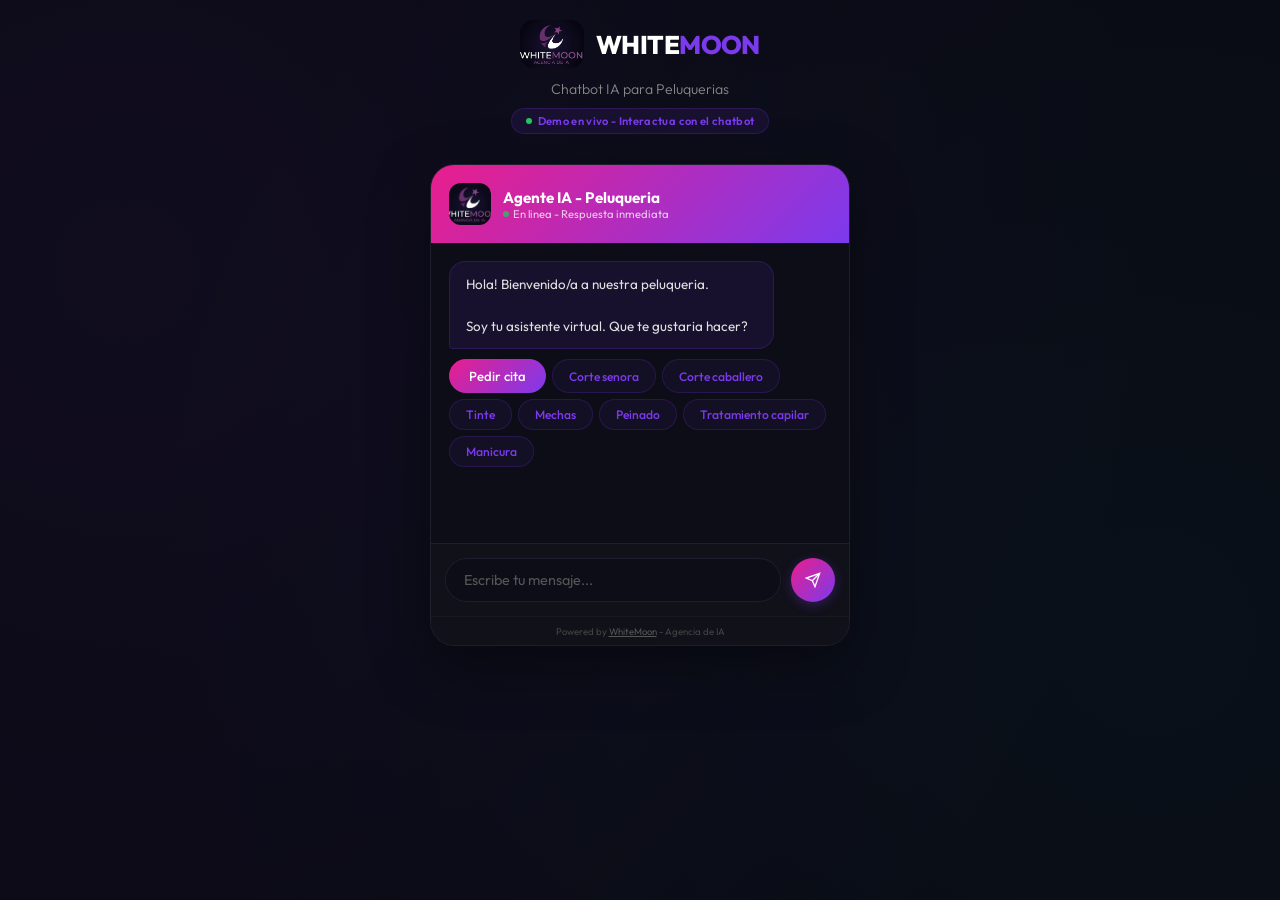
==== index.html @ 3701b27e "Update WEBHOOK_URL in index.html" ====
<!DOCTYPE html>
<html lang="es">
<head>
<meta charset="UTF-8">
<meta name="viewport" content="width=device-width,initial-scale=1">
<title>WhiteMoon — Chatbot IA para Peluquerías</title>
<link href="https://fonts.googleapis.com/css2?family=Outfit:wght@300;400;500;600;700;800&display=swap" rel="stylesheet">
<style>
*{margin:0;padding:0;box-sizing:border-box}
:root{--bg:#0a0a12;--card:#111119;--border:#1e1e2e;--purple:#7c3aed;--purple-light:rgba(124,58,237,.1);--purple-mid:rgba(124,58,237,.2);--green:#22c55e;--text:#e0e0e0;--muted:#888;--white:#fff}
body{font-family:'Outfit',sans-serif;background:var(--bg);color:var(--text);min-height:100vh;display:flex;flex-direction:column;align-items:center;justify-content:flex-start;padding:20px;position:relative}
body::before{content:'';position:fixed;top:-50%;left:-50%;width:200%;height:200%;background:radial-gradient(circle at 30% 40%,rgba(124,58,237,.06) 0%,transparent 50%),radial-gradient(circle at 70% 60%,rgba(6,182,212,.04) 0%,transparent 50%);pointer-events:none}
.header{text-align:center;margin-bottom:30px;position:relative;z-index:1}
.logo{display:flex;align-items:center;justify-content:center;gap:12px;margin-bottom:12px}
.logo-text{font-size:1.6rem;font-weight:800;color:var(--white);letter-spacing:-.02em}.logo-text span{color:var(--purple)}
.header p{color:var(--muted);font-size:.88rem;font-weight:300}
.badge{display:inline-flex;align-items:center;gap:6px;background:var(--purple-light);border:1px solid var(--purple-mid);color:var(--purple);padding:5px 14px;border-radius:20px;font-size:.7rem;font-weight:600;margin-top:10px;letter-spacing:.03em}
.badge::before{content:'';width:6px;height:6px;border-radius:50%;background:var(--green);animation:pulse 2s infinite}
@keyframes pulse{0%,100%{opacity:1}50%{opacity:.3}}
.chat-container{width:100%;max-width:420px;background:var(--card);border:1px solid var(--border);border-radius:24px;overflow:hidden;box-shadow:0 20px 60px rgba(0,0,0,.4);position:relative;z-index:1;display:flex;flex-direction:column}
.chat-head{background:linear-gradient(135deg,#e91e8c,#7c3aed);padding:18px;color:var(--white);display:flex;justify-content:space-between;align-items:center;flex-shrink:0}
.chat-head-info{display:flex;align-items:center;gap:12px}
.chat-head-name{font-weight:700;font-size:.95rem}.chat-head-sub{font-size:.7rem;opacity:.75;display:flex;align-items:center;gap:4px}
.chat-head-sub::before{content:'';width:6px;height:6px;border-radius:50%;background:var(--green)}
.chat-msgs{flex:1;overflow-y:auto;padding:18px;background:#0d0d18;scroll-behavior:smooth;min-height:300px;max-height:55vh}
.chat-msgs::-webkit-scrollbar{width:4px}.chat-msgs::-webkit-scrollbar-thumb{background:var(--border);border-radius:4px}
.msg{max-width:85%;margin-bottom:10px;padding:12px 16px;font-size:.84rem;line-height:1.55;animation:msgIn .3s ease-out;white-space:pre-line}
@keyframes msgIn{from{opacity:0;transform:translateY(8px)}to{opacity:1;transform:none}}
.msg.bot{background:var(--purple-light);border:1px solid var(--purple-mid);color:var(--text);border-radius:16px 16px 16px 4px}
.msg.user{background:linear-gradient(135deg,#e91e8c,#7c3aed);color:var(--white);margin-left:auto;border-radius:16px 16px 4px 16px}
.quick-btns{display:flex;flex-wrap:wrap;gap:6px;margin-bottom:10px}
.quick-btn{background:rgba(124,58,237,.06);border:1px solid var(--purple-mid);color:var(--purple);border-radius:20px;padding:7px 16px;font-size:.76rem;cursor:pointer;font-family:inherit;font-weight:500;transition:all .2s}
.quick-btn:hover{background:var(--purple);color:var(--white);transform:translateY(-1px)}
.cal{background:var(--card);border:1px solid var(--border);border-radius:14px;padding:14px;margin-bottom:10px;max-width:290px}
.cal-title{text-align:center;font-weight:700;font-size:.84rem;color:var(--white);margin-bottom:10px}
.cal-grid{display:grid;grid-template-columns:repeat(7,1fr);gap:3px;text-align:center}
.cal-day{font-weight:700;color:var(--muted);font-size:.65rem;padding:4px 0}
.cal-num{padding:6px 2px;border-radius:8px;font-size:.74rem;cursor:pointer;border:1px solid transparent;transition:all .2s;color:var(--text)}
.cal-num:hover{background:var(--purple-light);border-color:var(--purple)}.cal-num.sel{background:var(--purple);color:var(--white);border-color:var(--purple)}
.cal-off{padding:6px 2px;color:#333;font-size:.74rem;border-radius:8px}
.times{display:flex;flex-wrap:wrap;gap:6px;margin-bottom:10px;max-width:300px}
.time-btn{padding:6px 13px;border-radius:8px;font-size:.73rem;background:var(--purple-light);color:var(--purple);border:1px solid var(--purple-mid);cursor:pointer;font-family:inherit;transition:all .2s;font-weight:500}
.time-btn:hover,.time-btn.sel{background:var(--purple);color:var(--white)}
.chat-input{padding:14px;border-top:1px solid var(--border);display:flex;gap:10px;background:var(--card);flex-shrink:0}
.chat-input input{flex:1;background:#0d0d18;border:1px solid var(--border);border-radius:22px;padding:12px 18px;font-size:.9rem;color:var(--white);font-family:inherit;outline:none;transition:border .2s;min-width:0}
.chat-input input:focus{border-color:var(--purple)}.chat-input input::placeholder{color:#555}
.send-btn{width:44px;height:44px;border-radius:50%;background:linear-gradient(135deg,#e91e8c,#7c3aed);border:none;cursor:pointer;display:flex;align-items:center;justify-content:center;transition:all .2s;box-shadow:0 3px 12px rgba(124,58,237,.3);flex-shrink:0}
.send-btn:hover{transform:scale(1.05)}.send-btn svg{width:16px;height:16px;stroke:var(--white);fill:none;stroke-width:2}
.chat-footer{text-align:center;padding:8px;font-size:.6rem;color:#444;background:var(--card);border-top:1px solid rgba(255,255,255,.03)}.chat-footer a{color:#555}
.wa-confirm{background:rgba(34,197,94,.08);border:1px solid rgba(34,197,94,.15);border-radius:14px;padding:16px;margin-bottom:10px;text-align:center}
.wa-confirm .wa-icon{font-size:2rem;margin-bottom:8px}.wa-confirm .wa-title{font-weight:700;color:var(--green);font-size:.88rem;margin-bottom:4px}
.wa-confirm .wa-text{font-size:.76rem;color:var(--muted);line-height:1.5}
@media(max-width:480px){body{padding:8px}.header{margin-bottom:10px}.header p{font-size:.76rem}.logo-text{font-size:1.2rem}.badge{font-size:.65rem;padding:4px 10px}.chat-container{border-radius:16px;max-width:100%;flex:1}.chat-msgs{max-height:calc(100vh - 260px);min-height:200px;padding:12px}.chat-head{padding:12px}.chat-head-name{font-size:.86rem}.chat-input{padding:10px}.chat-input input{padding:10px 14px;font-size:.86rem}.msg{font-size:.8rem;padding:10px 12px}.quick-btn{font-size:.72rem;padding:6px 12px}.cal{max-width:100%;padding:10px}.cal-num,.cal-off{padding:5px 1px;font-size:.7rem}.times{max-width:100%}.time-btn{padding:5px 10px;font-size:.7rem}}
</style>
</head>
<body>
<div class="header">
  <div class="logo">
    <img src="[data-uri]" style="height:48px;border-radius:14px">
    <div class="logo-text">WHITE<span>MOON</span></div>
  </div>
  <p>Chatbot IA para Peluquerias</p>
  <div class="badge">Demo en vivo - Interactua con el chatbot</div>
</div>
<div class="chat-container">
  <div class="chat-head">
    <div class="chat-head-info">
      <img src="[data-uri]" style="width:42px;height:42px;border-radius:12px;object-fit:cover">
      <div>
        <div class="chat-head-name">Agente IA - Peluqueria</div>
        <div class="chat-head-sub">En linea - Respuesta inmediata</div>
      </div>
    </div>
  </div>
  <div class="chat-msgs" id="msgs">
    <div class="msg bot">Hola! Bienvenido/a a nuestra peluqueria.

Soy tu asistente virtual. Que te gustaria hacer?</div>
    <div class="quick-btns" id="initBtns">
      <button class="quick-btn" style="background:linear-gradient(135deg,#e91e8c,#7c3aed);color:#fff;font-size:.82rem;padding:9px 20px;border:none" onclick="pickService(this)">Pedir cita</button>
      <button class="quick-btn" onclick="pickService(this)">Corte senora</button>
      <button class="quick-btn" onclick="pickService(this)">Corte caballero</button>
      <button class="quick-btn" onclick="pickService(this)">Tinte</button>
      <button class="quick-btn" onclick="pickService(this)">Mechas</button>
      <button class="quick-btn" onclick="pickService(this)">Peinado</button>
      <button class="quick-btn" onclick="pickService(this)">Tratamiento capilar</button>
      <button class="quick-btn" onclick="pickService(this)">Manicura</button>
    </div>
  </div>
  <div class="chat-input">
    <input type="text" id="input" placeholder="Escribe tu mensaje..." onkeydown="if(event.key==='Enter')send()">
    <button class="send-btn" onclick="send()"><svg viewBox="0 0 24 24"><line x1="22" y1="2" x2="11" y2="13"/><polygon points="22 2 15 22 11 13 2 9 22 2"/></svg></button>
  </div>
  <div class="chat-footer">Powered by <a href="https://whitemoon.es" target="_blank">WhiteMoon</a> - Agencia de IA</div>
</div>
<script>
var WA_NUMBER='';
var WEBHOOK_URL='https://whitemoon.app.n8n.cloud/webhook/chatbot-peluqueria';
var state={step:0,service:'',name:'',apellidos:'',tel:'',date:'',time:''};

function addMsg(text,type){var c=document.getElementById('msgs');var d=document.createElement('div');d.className='msg '+(type||'bot');d.textContent=text;c.appendChild(d);c.scrollTop=c.scrollHeight}
function addHtml(html){var c=document.getElementById('msgs');var d=document.createElement('div');d.innerHTML=html;c.appendChild(d);c.scrollTop=c.scrollHeight}

function pickService(el){
  var text=el.textContent.trim();
  addMsg(text,'user');
  document.getElementById('initBtns').remove();
  if(text==='Pedir cita'){
    state.step=0.5;
    setTimeout(function(){
      addMsg('Por supuesto! Que servicio necesitas?');
      setTimeout(function(){
        addHtml('<div class="quick-btns" id="svcBtns"><button class="quick-btn" onclick="pickTreatment(this)">Corte senora</button><button class="quick-btn" onclick="pickTreatment(this)">Corte caballero</button><button class="quick-btn" onclick="pickTreatment(this)">Tinte</button><button class="quick-btn" onclick="pickTreatment(this)">Mechas</button><button class="quick-btn" onclick="pickTreatment(this)">Peinado</button><button class="quick-btn" onclick="pickTreatment(this)">Tratamiento capilar</button><button class="quick-btn" onclick="pickTreatment(this)">Manicura</button><button class="quick-btn" onclick="pickTreatment(this)">Otro servicio</button></div>');
      },300);
    },800);
  } else {
    state.service=text;state.step=1;
    setTimeout(function(){addMsg('Genial! Para reservarte una cita de '+state.service+', necesito algunos datos.\n\nCual es tu nombre?')},800);
  }
}

function pickTreatment(el){
  state.service=el.textContent.trim();
  addMsg(el.textContent,'user');
  var btns=document.getElementById('svcBtns');if(btns)btns.remove();
  state.step=1;
  setTimeout(function(){addMsg('Perfecto! Para tu cita de '+state.service+', necesito algunos datos.\n\nCual es tu nombre?')},800);
}

function send(){
  var inp=document.getElementById('input');var m=inp.value.trim();if(!m)return;inp.value='';
  addMsg(m,'user');
  if(state.step===0){state.service=m;state.step=1;setTimeout(function(){addMsg('Perfecto! Para reservarte una cita, necesito algunos datos.\n\nCual es tu nombre?')},800)}
  else if(state.step===0.5){state.service=m;state.step=1;var btns=document.getElementById('svcBtns');if(btns)btns.remove();setTimeout(function(){addMsg('Perfecto! Para tu cita de '+state.service+', necesito algunos datos.\n\nCual es tu nombre?')},800)}
  else if(state.step===1){state.name=m;state.step=2;setTimeout(function(){addMsg('Encantada, '+state.name+'! Y tus apellidos?')},800)}
  else if(state.step===2){state.apellidos=m;state.step=3;setTimeout(function(){addMsg('Perfecto, '+state.name+' '+state.apellidos+'. Me das un telefono movil para contactarte?')},800)}
  else if(state.step===3){state.tel=m;state.step=4;setTimeout(function(){addMsg('Genial! Elige el dia que prefieras para tu cita:');setTimeout(showCalendar,400)},800)}
  else if(state.step===99){setTimeout(function(){addMsg('Tu cita ya esta registrada. Te contactaremos para confirmar. Gracias!')},800)}
}

function showCalendar(){
  var today=new Date(),mo=today.getMonth(),yr=today.getFullYear();
  var dim=new Date(yr,mo+1,0).getDate(),fd=new Date(yr,mo,1).getDay();
  var off=fd===0?6:fd-1;
  var mn=['Enero','Febrero','Marzo','Abril','Mayo','Junio','Julio','Agosto','Septiembre','Octubre','Noviembre','Diciembre'];
  var dn=['L','M','X','J','V','S','D'];
  var h='<div class="cal"><div class="cal-title">'+mn[mo]+' '+yr+'</div><div class="cal-grid">';
  dn.forEach(function(d){h+='<div class="cal-day">'+d+'</div>'});
  for(var i=0;i<off;i++)h+='<div></div>';
  for(var d=1;d<=dim;d++){var dt=new Date(yr,mo,d),dw=dt.getDay();var past=dt<new Date(today.getFullYear(),today.getMonth(),today.getDate());
    if(past||dw===0){h+='<div class="cal-off">'+d+'</div>'}
    else{var ds=d+'/'+(mo+1)+'/'+yr;h+='<div class="cal-num" onclick="pickDate(this,\''+ds+'\')">'+d+'</div>'}}
  h+='</div></div>';addHtml(h);
}

function pickDate(el,ds){
  el.closest('.cal-grid').querySelectorAll('.cal-num').forEach(function(x){x.classList.remove('sel')});
  el.classList.add('sel');state.date=ds;addMsg(ds,'user');
  setTimeout(function(){addMsg('Dia '+ds+'. A que hora te viene mejor? La peluqueria confirmara la disponibilidad:');setTimeout(showTimes,400)},600);
}

function showTimes(){
  var ts=['09:00','09:30','10:00','10:30','11:00','11:30','12:00','12:30','16:00','16:30','17:00','17:30','18:00','18:30','19:00','19:30','20:00'];
  var h='<div class="times">';
  ts.forEach(function(t){h+='<button class="time-btn" onclick="pickTime(this,\''+t+'\')">'+t+'</button>'});
  h+='</div>';addHtml(h);
}

function pickTime(el,t){
  el.parentElement.querySelectorAll('.time-btn').forEach(function(x){x.classList.remove('sel')});
  el.classList.add('sel');state.time=t;state.step=99;
  addMsg(state.date+' a las '+t,'user');
  setTimeout(function(){
    addMsg('Perfecto '+state.name+'. He registrado tu solicitud de cita:\n\n- Nombre: '+state.name+' '+state.apellidos+'\n- Telefono: '+state.tel+'\n- Servicio: '+state.service+'\n- Fecha: '+state.date+'\n- Hora: '+state.time+'\n\nEnviando datos al salon...');
    setTimeout(function(){
      var clean=function(s){return s.replace(/[^\x20-\x7E\xA0-\xFF]/g,'').trim()};
      var datos={nombre:clean(state.name),apellidos:clean(state.apellidos),telefono:clean(state.tel),servicio:clean(state.service),fecha:clean(state.date),hora:clean(state.time)};
      if(WEBHOOK_URL){var ifr=document.createElement('iframe');ifr.style.display='none';ifr.src=WEBHOOK_URL+'?nombre='+encodeURIComponent(datos.nombre)+'&apellidos='+encodeURIComponent(datos.apellidos)+'&telefono='+encodeURIComponent(datos.telefono)+'&servicio='+encodeURIComponent(datos.servicio)+'&fecha='+encodeURIComponent(datos.fecha)+'&hora='+encodeURIComponent(datos.hora);document.body.appendChild(ifr);setTimeout(function(){ifr.remove()},5000)}
      if(WA_NUMBER){var waMsg='Peluqueria - NUEVA CITA\n\nNombre: '+state.name+' '+state.apellidos+'\nTelefono: '+state.tel+'\nServicio: '+state.service+'\nFecha: '+state.date+'\nHora: '+state.time+'\n\nEnviado desde Chatbot IA WhiteMoon';var waUrl='https://api.whatsapp.com/send?phone='+WA_NUMBER+'&text='+encodeURIComponent(waMsg);window.open(waUrl,'_blank')}
      addHtml('<div class="wa-confirm"><div class="wa-icon">&#x2705;</div><div class="wa-title">Solicitud de cita registrada!</div><div class="wa-text">Hemos enviado tus datos a la peluqueria.<br><br>Revisaran la disponibilidad y si el dia y hora seleccionados no estuvieran disponibles, te llamaran para proponerte la fecha y hora mas cercana posible.<br><br>Gracias por confiar en nosotros!</div></div>');
      addMsg('Si necesitas algo mas, estoy aqui para ayudarte. Que tengas un excelente dia!');
    },1500);
  },1000);
}
</script>
</body>
</html>
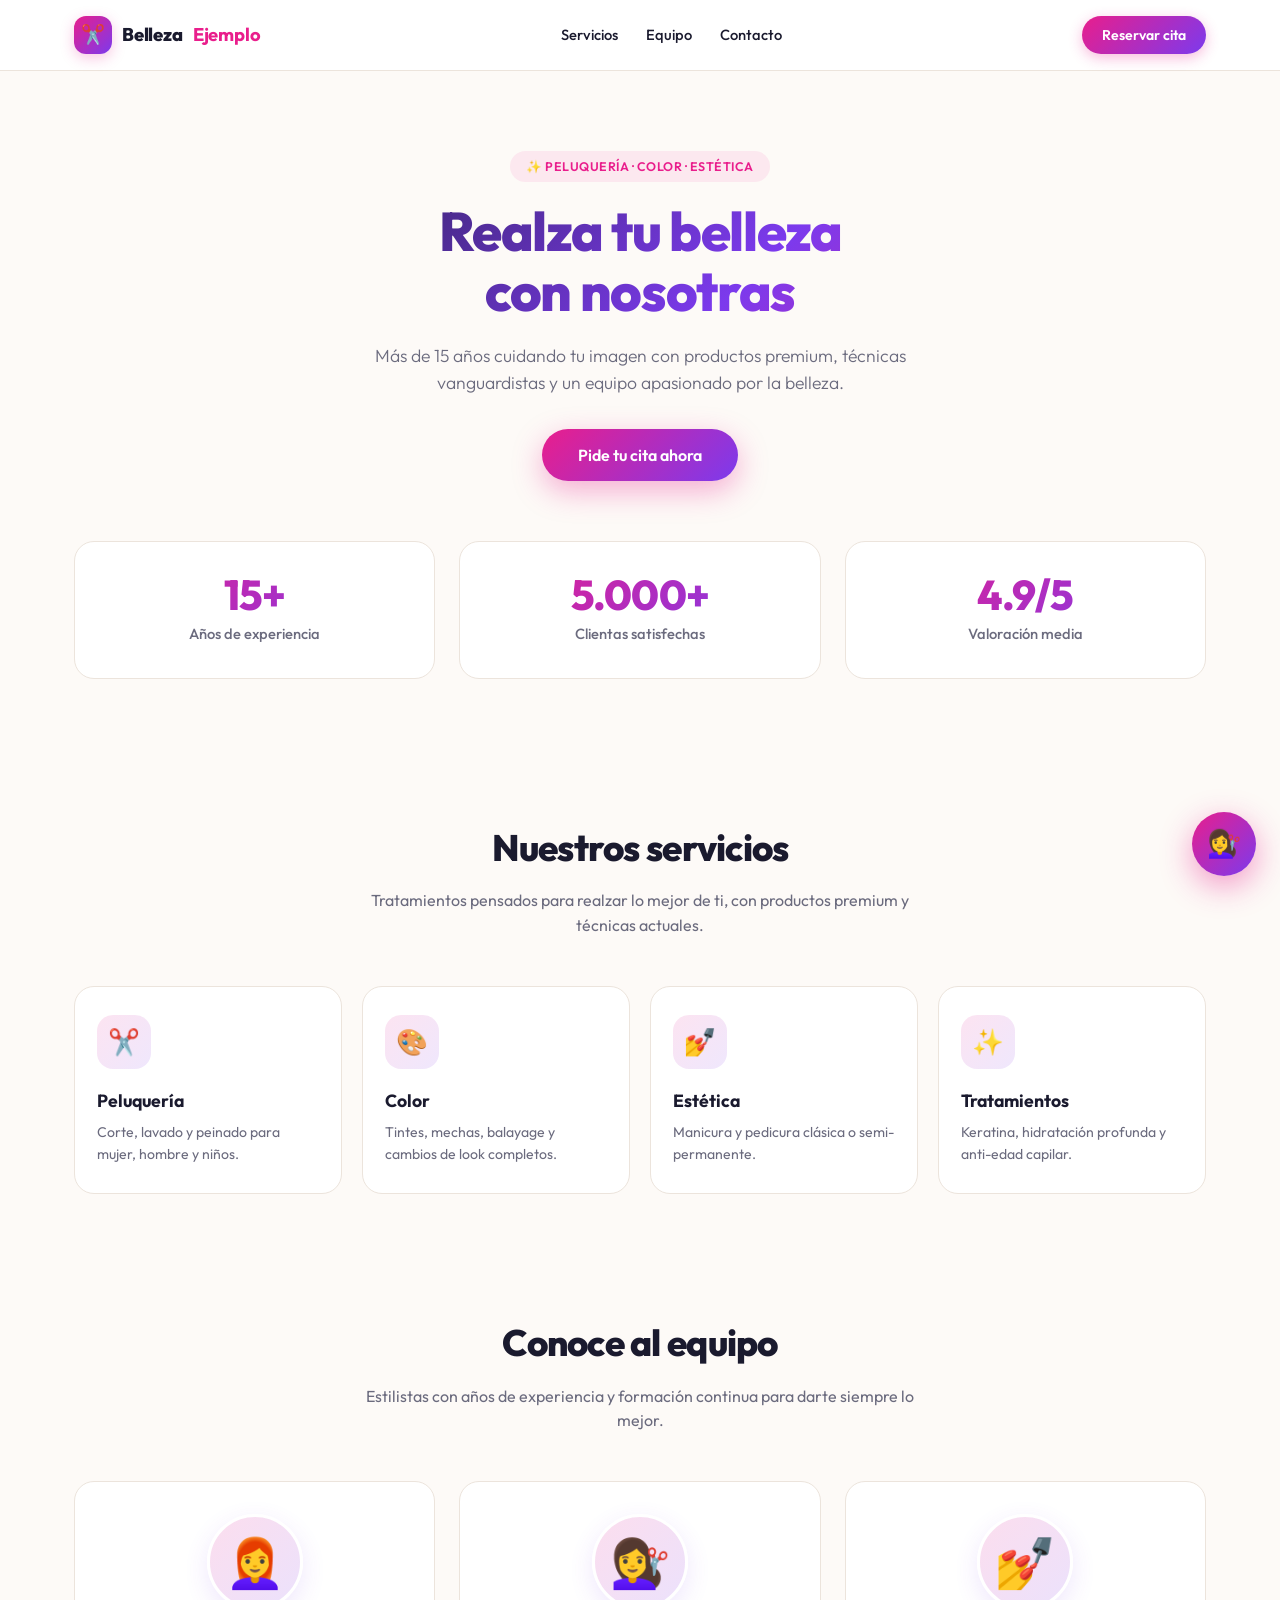
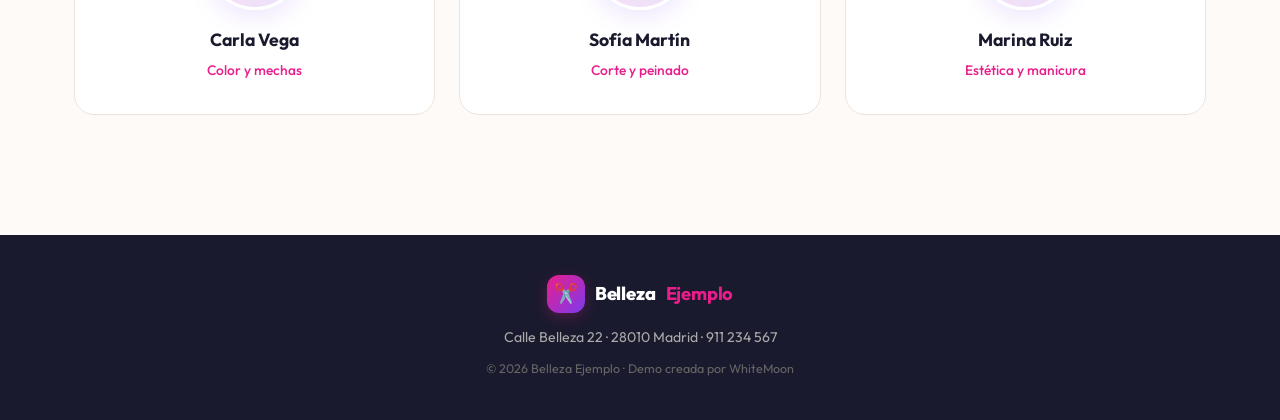
==== commit c33379bb: "feat: convertir demo a widget flotante incrustado para peluquerías - web simulada Belleza Ejemplo + " ====
--- a/index.html
+++ b/index.html
@@ -3,185 +3,531 @@
 <head>
 <meta charset="UTF-8">
 <meta name="viewport" content="width=device-width,initial-scale=1">
-<title>WhiteMoon — Chatbot IA para Peluquerías</title>
-<link href="https://fonts.googleapis.com/css2?family=Outfit:wght@300;400;500;600;700;800&display=swap" rel="stylesheet">
+<title>Belleza Ejemplo — Peluquería y Estética en Madrid</title>
+<link href="https://fonts.googleapis.com/css2?family=Outfit:wght@300;400;500;600;700;800;900&display=swap" rel="stylesheet">
 <style>
 *{margin:0;padding:0;box-sizing:border-box}
-:root{--bg:#0a0a12;--card:#111119;--border:#1e1e2e;--purple:#7c3aed;--purple-light:rgba(124,58,237,.1);--purple-mid:rgba(124,58,237,.2);--green:#22c55e;--text:#e0e0e0;--muted:#888;--white:#fff}
-body{font-family:'Outfit',sans-serif;background:var(--bg);color:var(--text);min-height:100vh;display:flex;flex-direction:column;align-items:center;justify-content:flex-start;padding:20px;position:relative}
-body::before{content:'';position:fixed;top:-50%;left:-50%;width:200%;height:200%;background:radial-gradient(circle at 30% 40%,rgba(124,58,237,.06) 0%,transparent 50%),radial-gradient(circle at 70% 60%,rgba(6,182,212,.04) 0%,transparent 50%);pointer-events:none}
-.header{text-align:center;margin-bottom:30px;position:relative;z-index:1}
-.logo{display:flex;align-items:center;justify-content:center;gap:12px;margin-bottom:12px}
-.logo-text{font-size:1.6rem;font-weight:800;color:var(--white);letter-spacing:-.02em}.logo-text span{color:var(--purple)}
-.header p{color:var(--muted);font-size:.88rem;font-weight:300}
-.badge{display:inline-flex;align-items:center;gap:6px;background:var(--purple-light);border:1px solid var(--purple-mid);color:var(--purple);padding:5px 14px;border-radius:20px;font-size:.7rem;font-weight:600;margin-top:10px;letter-spacing:.03em}
-.badge::before{content:'';width:6px;height:6px;border-radius:50%;background:var(--green);animation:pulse 2s infinite}
-@keyframes pulse{0%,100%{opacity:1}50%{opacity:.3}}
-.chat-container{width:100%;max-width:420px;background:var(--card);border:1px solid var(--border);border-radius:24px;overflow:hidden;box-shadow:0 20px 60px rgba(0,0,0,.4);position:relative;z-index:1;display:flex;flex-direction:column}
-.chat-head{background:linear-gradient(135deg,#e91e8c,#7c3aed);padding:18px;color:var(--white);display:flex;justify-content:space-between;align-items:center;flex-shrink:0}
+:root{
+  --bg:#fdfaf7;--card:#fff;--text:#1a1a2e;--muted:#6b6b7e;--soft:#f4ece4;--line:#ece4dc;
+  --pink:#e91e8c;--purple:#7c3aed;--nude:#d4a574;--green:#22c55e;
+  --grad:linear-gradient(135deg,#e91e8c,#7c3aed);
+}
+html,body{font-family:'Outfit',sans-serif;background:var(--bg);color:var(--text);line-height:1.55;-webkit-font-smoothing:antialiased}
+
+/* ============ SITE ============ */
+.site-header{position:sticky;top:0;z-index:50;background:rgba(255,255,255,.92);backdrop-filter:blur(12px);border-bottom:1px solid var(--line)}
+.nav{max-width:1180px;margin:0 auto;padding:16px 24px;display:flex;align-items:center;justify-content:space-between;gap:24px}
+.brand{display:flex;align-items:center;gap:10px;font-weight:800;font-size:1.15rem;letter-spacing:-.01em}
+.brand-icon{width:38px;height:38px;border-radius:12px;background:var(--grad);display:flex;align-items:center;justify-content:center;font-size:1.2rem;box-shadow:0 4px 14px rgba(233,30,140,.25)}
+.brand b{color:var(--pink)}
+.nav-links{display:flex;gap:28px;align-items:center}
+.nav-links a{color:var(--text);text-decoration:none;font-weight:500;font-size:.92rem;transition:color .2s}
+.nav-links a:hover{color:var(--pink)}
+.nav-cta{background:var(--grad);color:#fff;padding:10px 20px;border-radius:24px;font-weight:600;font-size:.88rem;border:none;cursor:pointer;font-family:inherit;box-shadow:0 4px 14px rgba(233,30,140,.3);transition:transform .2s}
+.nav-cta:hover{transform:translateY(-1px)}
+
+.hero{max-width:1180px;margin:0 auto;padding:80px 24px 60px;text-align:center;position:relative}
+.hero::before{content:'';position:absolute;inset:0;background:radial-gradient(circle at 20% 30%,rgba(233,30,140,.08),transparent 50%),radial-gradient(circle at 80% 70%,rgba(124,58,237,.06),transparent 50%);pointer-events:none;z-index:-1}
+.hero-eyebrow{display:inline-block;background:rgba(233,30,140,.08);color:var(--pink);padding:6px 16px;border-radius:20px;font-size:.78rem;font-weight:600;margin-bottom:20px;letter-spacing:.04em;text-transform:uppercase}
+.hero h1{font-size:3.4rem;font-weight:800;letter-spacing:-.025em;line-height:1.1;margin-bottom:20px;background:linear-gradient(135deg,#1a1a2e 0%,#7c3aed 60%,#e91e8c 100%);-webkit-background-clip:text;-webkit-text-fill-color:transparent;background-clip:text}
+.hero p{max-width:640px;margin:0 auto 32px;color:var(--muted);font-size:1.1rem;font-weight:300}
+.hero-cta{background:var(--grad);color:#fff;padding:16px 36px;border-radius:30px;font-weight:600;font-size:1rem;border:none;cursor:pointer;font-family:inherit;box-shadow:0 10px 30px rgba(233,30,140,.35);transition:transform .2s}
+.hero-cta:hover{transform:translateY(-2px)}
+
+.stats{max-width:1180px;margin:0 auto;padding:0 24px 80px;display:grid;grid-template-columns:repeat(3,1fr);gap:24px}
+.stat{background:var(--card);border:1px solid var(--line);border-radius:20px;padding:32px 24px;text-align:center;transition:transform .25s,box-shadow .25s}
+.stat:hover{transform:translateY(-4px);box-shadow:0 14px 40px rgba(124,58,237,.08)}
+.stat-num{font-size:2.6rem;font-weight:800;background:var(--grad);-webkit-background-clip:text;-webkit-text-fill-color:transparent;background-clip:text;line-height:1;letter-spacing:-.02em}
+.stat-label{margin-top:8px;color:var(--muted);font-size:.92rem;font-weight:500}
+
+.section{max-width:1180px;margin:0 auto;padding:60px 24px}
+.section-head{text-align:center;margin-bottom:48px}
+.section-head h2{font-size:2.3rem;font-weight:800;letter-spacing:-.02em;margin-bottom:12px}
+.section-head p{color:var(--muted);max-width:560px;margin:0 auto}
+
+.services{display:grid;grid-template-columns:repeat(4,1fr);gap:20px}
+.service{background:var(--card);border:1px solid var(--line);border-radius:20px;padding:28px 22px;transition:transform .25s,box-shadow .25s,border-color .25s}
+.service:hover{transform:translateY(-4px);box-shadow:0 14px 40px rgba(233,30,140,.08);border-color:rgba(233,30,140,.2)}
+.service-icon{width:54px;height:54px;border-radius:16px;background:linear-gradient(135deg,rgba(233,30,140,.12),rgba(124,58,237,.12));display:flex;align-items:center;justify-content:center;font-size:1.6rem;margin-bottom:18px}
+.service h3{font-size:1.1rem;font-weight:700;margin-bottom:8px}
+.service p{color:var(--muted);font-size:.88rem}
+
+.team{display:grid;grid-template-columns:repeat(3,1fr);gap:24px}
+.member{background:var(--card);border:1px solid var(--line);border-radius:20px;padding:32px 24px;text-align:center;transition:transform .25s,box-shadow .25s}
+.member:hover{transform:translateY(-4px);box-shadow:0 14px 40px rgba(124,58,237,.08)}
+.member-avatar{width:96px;height:96px;border-radius:50%;background:linear-gradient(135deg,rgba(233,30,140,.15),rgba(124,58,237,.15));display:flex;align-items:center;justify-content:center;font-size:3rem;margin:0 auto 16px;border:3px solid #fff;box-shadow:0 8px 24px rgba(124,58,237,.12)}
+.member h4{font-size:1.1rem;font-weight:700;margin-bottom:4px}
+.member span{color:var(--pink);font-size:.86rem;font-weight:500}
+
+.site-footer{background:var(--text);color:#aaa;padding:40px 24px;text-align:center;margin-top:60px}
+.site-footer .brand{justify-content:center;color:#fff;margin-bottom:14px}
+.site-footer p{font-size:.88rem;margin-bottom:6px}
+.site-footer small{color:#666;font-size:.78rem}
+
+/* ============ WIDGET ============ */
+.fab{position:fixed;bottom:24px;right:24px;width:64px;height:64px;border-radius:50%;background:var(--grad);border:none;cursor:pointer;box-shadow:0 10px 32px rgba(233,30,140,.45);display:flex;align-items:center;justify-content:center;font-size:1.7rem;z-index:998;transition:transform .2s;animation:fabPulse 2.4s infinite}
+.fab:hover{transform:scale(1.06)}
+@keyframes fabPulse{0%,100%{box-shadow:0 10px 32px rgba(233,30,140,.45),0 0 0 0 rgba(233,30,140,.5)}50%{box-shadow:0 10px 32px rgba(233,30,140,.45),0 0 0 16px rgba(233,30,140,0)}}
+
+.teaser{position:fixed;bottom:104px;right:24px;background:#fff;color:var(--text);padding:12px 40px 12px 18px;border-radius:18px 18px 4px 18px;box-shadow:0 12px 32px rgba(0,0,0,.14);font-size:.86rem;font-weight:500;max-width:260px;z-index:997;animation:teaserIn .4s ease-out;border:1px solid var(--line)}
+.teaser-close{position:absolute;top:6px;right:8px;width:22px;height:22px;border-radius:50%;background:var(--soft);border:none;cursor:pointer;font-size:.82rem;color:var(--muted);display:flex;align-items:center;justify-content:center}
+.teaser-close:hover{background:var(--line)}
+@keyframes teaserIn{from{opacity:0;transform:translateY(8px)}to{opacity:1;transform:none}}
+.teaser.hide{display:none}
+
+.chat-widget{position:fixed;bottom:24px;right:24px;width:380px;height:600px;max-height:calc(100vh - 48px);background:#0d0d18;border-radius:20px;overflow:hidden;box-shadow:0 24px 70px rgba(0,0,0,.32);z-index:999;display:none;flex-direction:column;animation:slideUp .35s cubic-bezier(.2,.8,.3,1)}
+.chat-widget.open{display:flex}
+@keyframes slideUp{from{opacity:0;transform:translateY(24px) scale(.96)}to{opacity:1;transform:none}}
+.chat-head{background:var(--grad);padding:16px 18px;color:#fff;display:flex;justify-content:space-between;align-items:center;flex-shrink:0}
 .chat-head-info{display:flex;align-items:center;gap:12px}
-.chat-head-name{font-weight:700;font-size:.95rem}.chat-head-sub{font-size:.7rem;opacity:.75;display:flex;align-items:center;gap:4px}
-.chat-head-sub::before{content:'';width:6px;height:6px;border-radius:50%;background:var(--green)}
-.chat-msgs{flex:1;overflow-y:auto;padding:18px;background:#0d0d18;scroll-behavior:smooth;min-height:300px;max-height:55vh}
-.chat-msgs::-webkit-scrollbar{width:4px}.chat-msgs::-webkit-scrollbar-thumb{background:var(--border);border-radius:4px}
-.msg{max-width:85%;margin-bottom:10px;padding:12px 16px;font-size:.84rem;line-height:1.55;animation:msgIn .3s ease-out;white-space:pre-line}
+.chat-avatar{width:42px;height:42px;border-radius:12px;background:rgba(255,255,255,.18);display:flex;align-items:center;justify-content:center;font-size:1.4rem;backdrop-filter:blur(8px)}
+.chat-head-name{font-weight:700;font-size:.95rem}
+.chat-head-sub{font-size:.7rem;opacity:.85;display:flex;align-items:center;gap:5px;margin-top:2px}
+.chat-head-sub::before{content:'';width:6px;height:6px;border-radius:50%;background:#22c55e;box-shadow:0 0 0 2px rgba(34,197,94,.3)}
+.chat-close{background:rgba(255,255,255,.16);border:none;color:#fff;width:32px;height:32px;border-radius:50%;cursor:pointer;font-size:1rem;display:flex;align-items:center;justify-content:center;transition:background .2s}
+.chat-close:hover{background:rgba(255,255,255,.28)}
+
+.chat-msgs{flex:1;overflow-y:auto;padding:18px;background:#0d0d18;scroll-behavior:smooth;color:#e0e0e0}
+.chat-msgs::-webkit-scrollbar{width:4px}
+.chat-msgs::-webkit-scrollbar-thumb{background:#1e1e2e;border-radius:4px}
+.msg{max-width:86%;margin-bottom:10px;padding:11px 15px;font-size:.84rem;line-height:1.55;animation:msgIn .3s ease-out;white-space:pre-line;border-radius:16px}
 @keyframes msgIn{from{opacity:0;transform:translateY(8px)}to{opacity:1;transform:none}}
-.msg.bot{background:var(--purple-light);border:1px solid var(--purple-mid);color:var(--text);border-radius:16px 16px 16px 4px}
-.msg.user{background:linear-gradient(135deg,#e91e8c,#7c3aed);color:var(--white);margin-left:auto;border-radius:16px 16px 4px 16px}
+.msg.bot{background:rgba(124,58,237,.1);border:1px solid rgba(124,58,237,.2);color:#e0e0e0;border-radius:16px 16px 16px 4px}
+.msg.user{background:var(--grad);color:#fff;margin-left:auto;border-radius:16px 16px 4px 16px}
 .quick-btns{display:flex;flex-wrap:wrap;gap:6px;margin-bottom:10px}
-.quick-btn{background:rgba(124,58,237,.06);border:1px solid var(--purple-mid);color:var(--purple);border-radius:20px;padding:7px 16px;font-size:.76rem;cursor:pointer;font-family:inherit;font-weight:500;transition:all .2s}
-.quick-btn:hover{background:var(--purple);color:var(--white);transform:translateY(-1px)}
-.cal{background:var(--card);border:1px solid var(--border);border-radius:14px;padding:14px;margin-bottom:10px;max-width:290px}
-.cal-title{text-align:center;font-weight:700;font-size:.84rem;color:var(--white);margin-bottom:10px}
-.cal-grid{display:grid;grid-template-columns:repeat(7,1fr);gap:3px;text-align:center}
-.cal-day{font-weight:700;color:var(--muted);font-size:.65rem;padding:4px 0}
-.cal-num{padding:6px 2px;border-radius:8px;font-size:.74rem;cursor:pointer;border:1px solid transparent;transition:all .2s;color:var(--text)}
-.cal-num:hover{background:var(--purple-light);border-color:var(--purple)}.cal-num.sel{background:var(--purple);color:var(--white);border-color:var(--purple)}
-.cal-off{padding:6px 2px;color:#333;font-size:.74rem;border-radius:8px}
-.times{display:flex;flex-wrap:wrap;gap:6px;margin-bottom:10px;max-width:300px}
-.time-btn{padding:6px 13px;border-radius:8px;font-size:.73rem;background:var(--purple-light);color:var(--purple);border:1px solid var(--purple-mid);cursor:pointer;font-family:inherit;transition:all .2s;font-weight:500}
-.time-btn:hover,.time-btn.sel{background:var(--purple);color:var(--white)}
-.chat-input{padding:14px;border-top:1px solid var(--border);display:flex;gap:10px;background:var(--card);flex-shrink:0}
-.chat-input input{flex:1;background:#0d0d18;border:1px solid var(--border);border-radius:22px;padding:12px 18px;font-size:.9rem;color:var(--white);font-family:inherit;outline:none;transition:border .2s;min-width:0}
-.chat-input input:focus{border-color:var(--purple)}.chat-input input::placeholder{color:#555}
-.send-btn{width:44px;height:44px;border-radius:50%;background:linear-gradient(135deg,#e91e8c,#7c3aed);border:none;cursor:pointer;display:flex;align-items:center;justify-content:center;transition:all .2s;box-shadow:0 3px 12px rgba(124,58,237,.3);flex-shrink:0}
-.send-btn:hover{transform:scale(1.05)}.send-btn svg{width:16px;height:16px;stroke:var(--white);fill:none;stroke-width:2}
-.chat-footer{text-align:center;padding:8px;font-size:.6rem;color:#444;background:var(--card);border-top:1px solid rgba(255,255,255,.03)}.chat-footer a{color:#555}
-.wa-confirm{background:rgba(34,197,94,.08);border:1px solid rgba(34,197,94,.15);border-radius:14px;padding:16px;margin-bottom:10px;text-align:center}
-.wa-confirm .wa-icon{font-size:2rem;margin-bottom:8px}.wa-confirm .wa-title{font-weight:700;color:var(--green);font-size:.88rem;margin-bottom:4px}
-.wa-confirm .wa-text{font-size:.76rem;color:var(--muted);line-height:1.5}
-@media(max-width:480px){body{padding:8px}.header{margin-bottom:10px}.header p{font-size:.76rem}.logo-text{font-size:1.2rem}.badge{font-size:.65rem;padding:4px 10px}.chat-container{border-radius:16px;max-width:100%;flex:1}.chat-msgs{max-height:calc(100vh - 260px);min-height:200px;padding:12px}.chat-head{padding:12px}.chat-head-name{font-size:.86rem}.chat-input{padding:10px}.chat-input input{padding:10px 14px;font-size:.86rem}.msg{font-size:.8rem;padding:10px 12px}.quick-btn{font-size:.72rem;padding:6px 12px}.cal{max-width:100%;padding:10px}.cal-num,.cal-off{padding:5px 1px;font-size:.7rem}.times{max-width:100%}.time-btn{padding:5px 10px;font-size:.7rem}}
+.quick-btn{background:rgba(124,58,237,.06);border:1px solid rgba(124,58,237,.25);color:#a78bfa;border-radius:20px;padding:7px 14px;font-size:.76rem;cursor:pointer;font-family:inherit;font-weight:500;transition:all .2s}
+.quick-btn:hover{background:var(--purple);color:#fff;transform:translateY(-1px)}
+.quick-btn.primary{background:var(--grad);color:#fff;border:none;font-size:.82rem;padding:9px 18px}
+
+.price-table{background:#15151f;border:1px solid #1e1e2e;border-radius:14px;padding:14px;margin-bottom:10px;font-size:.8rem}
+.price-row{display:flex;justify-content:space-between;align-items:center;padding:7px 0;border-bottom:1px solid #1e1e2e}
+.price-row:last-child{border-bottom:none}
+.price-row span:first-child{color:#cfcfe0}
+.price-row span:last-child{color:#22c55e;font-weight:600}
+
+.chat-input{padding:12px;border-top:1px solid #1e1e2e;display:flex;gap:8px;background:#111119;flex-shrink:0}
+.chat-input input{flex:1;background:#0d0d18;border:1px solid #1e1e2e;border-radius:22px;padding:11px 16px;font-size:.88rem;color:#fff;font-family:inherit;outline:none;transition:border .2s;min-width:0}
+.chat-input input:focus{border-color:var(--purple)}
+.chat-input input::placeholder{color:#555}
+.send-btn{width:42px;height:42px;border-radius:50%;background:var(--grad);border:none;cursor:pointer;display:flex;align-items:center;justify-content:center;flex-shrink:0;box-shadow:0 3px 12px rgba(233,30,140,.3);transition:transform .2s}
+.send-btn:hover{transform:scale(1.06)}
+.send-btn svg{width:16px;height:16px;stroke:#fff;fill:none;stroke-width:2}
+.chat-footer{text-align:center;padding:8px;font-size:.6rem;color:#555;background:#111119;border-top:1px solid rgba(255,255,255,.04)}
+.chat-footer a{color:#7c3aed;text-decoration:none}
+
+.wa-confirm{background:rgba(34,197,94,.08);border:1px solid rgba(34,197,94,.25);border-radius:14px;padding:16px;margin-bottom:10px;text-align:center}
+.wa-confirm .wa-icon{font-size:2rem;margin-bottom:6px}
+.wa-confirm .wa-title{font-weight:700;color:#22c55e;font-size:.92rem;margin-bottom:6px}
+.wa-confirm .wa-text{font-size:.78rem;color:#9ba3af;line-height:1.55;margin-bottom:14px}
+.wa-btn{display:inline-block;background:#25d366;color:#fff;text-decoration:none;padding:11px 22px;border-radius:22px;font-size:.86rem;font-weight:600;font-family:inherit;border:none;cursor:pointer;transition:transform .2s;box-shadow:0 4px 14px rgba(37,211,102,.35)}
+.wa-btn:hover{transform:translateY(-1px)}
+
+/* ============ RESPONSIVE ============ */
+@media(max-width:900px){
+  .services{grid-template-columns:repeat(2,1fr)}
+  .team{grid-template-columns:1fr}
+  .hero h1{font-size:2.4rem}
+}
+@media(max-width:640px){
+  .nav{padding:12px 18px;gap:12px}
+  .nav-links{display:none}
+  .hero{padding:48px 18px 40px}
+  .hero h1{font-size:2rem}
+  .hero p{font-size:.96rem}
+  .stats{grid-template-columns:1fr;gap:14px;padding-bottom:40px}
+  .section{padding:40px 18px}
+  .section-head h2{font-size:1.7rem}
+  .services{grid-template-columns:1fr}
+  .fab{width:56px;height:56px;bottom:18px;right:18px;font-size:1.5rem}
+  .teaser{bottom:88px;right:18px;max-width:200px;font-size:.8rem;padding:10px 36px 10px 14px}
+  .chat-widget{width:100vw;height:100vh;max-height:100vh;bottom:0;right:0;border-radius:0}
+}
 </style>
 </head>
 <body>
-<div class="header">
-  <div class="logo">
-    <img src="[data-uri]" style="height:48px;border-radius:14px">
-    <div class="logo-text">WHITE<span>MOON</span></div>
-  </div>
-  <p>Chatbot IA para Peluquerias</p>
-  <div class="badge">Demo en vivo - Interactua con el chatbot</div>
+
+<!-- ============ SITE ============ -->
+<header class="site-header">
+  <nav class="nav">
+    <div class="brand"><div class="brand-icon">✂️</div>Belleza<b>Ejemplo</b></div>
+    <div class="nav-links">
+      <a href="#servicios">Servicios</a>
+      <a href="#equipo">Equipo</a>
+      <a href="#contacto">Contacto</a>
+    </div>
+    <button class="nav-cta" onclick="toggleChat()">Reservar cita</button>
+  </nav>
+</header>
+
+<section class="hero">
+  <div class="hero-eyebrow">✨ Peluquería · Color · Estética</div>
+  <h1>Realza tu belleza<br>con nosotras</h1>
+  <p>Más de 15 años cuidando tu imagen con productos premium, técnicas vanguardistas y un equipo apasionado por la belleza.</p>
+  <button class="hero-cta" onclick="toggleChat()">Pide tu cita ahora</button>
+</section>
+
+<div class="stats">
+  <div class="stat"><div class="stat-num">15+</div><div class="stat-label">Años de experiencia</div></div>
+  <div class="stat"><div class="stat-num">5.000+</div><div class="stat-label">Clientas satisfechas</div></div>
+  <div class="stat"><div class="stat-num">4.9/5</div><div class="stat-label">Valoración media</div></div>
 </div>
-<div class="chat-container">
+
+<section class="section" id="servicios">
+  <div class="section-head">
+    <h2>Nuestros servicios</h2>
+    <p>Tratamientos pensados para realzar lo mejor de ti, con productos premium y técnicas actuales.</p>
+  </div>
+  <div class="services">
+    <div class="service"><div class="service-icon">✂️</div><h3>Peluquería</h3><p>Corte, lavado y peinado para mujer, hombre y niños.</p></div>
+    <div class="service"><div class="service-icon">🎨</div><h3>Color</h3><p>Tintes, mechas, balayage y cambios de look completos.</p></div>
+    <div class="service"><div class="service-icon">💅</div><h3>Estética</h3><p>Manicura y pedicura clásica o semi-permanente.</p></div>
+    <div class="service"><div class="service-icon">✨</div><h3>Tratamientos</h3><p>Keratina, hidratación profunda y anti-edad capilar.</p></div>
+  </div>
+</section>
+
+<section class="section" id="equipo">
+  <div class="section-head">
+    <h2>Conoce al equipo</h2>
+    <p>Estilistas con años de experiencia y formación continua para darte siempre lo mejor.</p>
+  </div>
+  <div class="team">
+    <div class="member"><div class="member-avatar">👩‍🦰</div><h4>Carla Vega</h4><span>Color y mechas</span></div>
+    <div class="member"><div class="member-avatar">💇‍♀️</div><h4>Sofía Martín</h4><span>Corte y peinado</span></div>
+    <div class="member"><div class="member-avatar">💅</div><h4>Marina Ruiz</h4><span>Estética y manicura</span></div>
+  </div>
+</section>
+
+<footer class="site-footer" id="contacto">
+  <div class="brand"><div class="brand-icon">✂️</div>Belleza<b style="color:#e91e8c">Ejemplo</b></div>
+  <p>Calle Belleza 22 · 28010 Madrid · 911 234 567</p>
+  <small>© 2026 Belleza Ejemplo · Demo creada por WhiteMoon</small>
+</footer>
+
+<!-- ============ WIDGET ============ -->
+<div class="teaser hide" id="teaser">
+  <button class="teaser-close" onclick="dismissTeaser()" aria-label="Cerrar">×</button>
+  <span id="teaserText">¿Quieres reservar? Cita en 30 segundos 💇‍♀️</span>
+</div>
+
+<button class="fab" id="fab" onclick="toggleChat()" aria-label="Abrir chat">💇‍♀️</button>
+
+<div class="chat-widget" id="chatWidget" role="dialog" aria-label="Asistente Belleza">
   <div class="chat-head">
     <div class="chat-head-info">
-      <img src="[data-uri]" style="width:42px;height:42px;border-radius:12px;object-fit:cover">
+      <div class="chat-avatar">💇‍♀️</div>
       <div>
-        <div class="chat-head-name">Agente IA - Peluqueria</div>
-        <div class="chat-head-sub">En linea - Respuesta inmediata</div>
+        <div class="chat-head-name">Asistente Belleza</div>
+        <div class="chat-head-sub">Belleza Ejemplo · 24/7</div>
       </div>
     </div>
+    <button class="chat-close" onclick="toggleChat()" aria-label="Cerrar chat">✕</button>
   </div>
   <div class="chat-msgs" id="msgs">
-    <div class="msg bot">Hola! Bienvenido/a a nuestra peluqueria.
-
-Soy tu asistente virtual. Que te gustaria hacer?</div>
+    <div class="msg bot">¡Hola! ✨ Soy el asistente virtual de Belleza Ejemplo. Estoy aquí 24/7 para ayudarte. ¿Qué te apetece hoy?</div>
     <div class="quick-btns" id="initBtns">
-      <button class="quick-btn" style="background:linear-gradient(135deg,#e91e8c,#7c3aed);color:#fff;font-size:.82rem;padding:9px 20px;border:none" onclick="pickService(this)">Pedir cita</button>
-      <button class="quick-btn" onclick="pickService(this)">Corte senora</button>
-      <button class="quick-btn" onclick="pickService(this)">Corte caballero</button>
-      <button class="quick-btn" onclick="pickService(this)">Tinte</button>
-      <button class="quick-btn" onclick="pickService(this)">Mechas</button>
-      <button class="quick-btn" onclick="pickService(this)">Peinado</button>
-      <button class="quick-btn" onclick="pickService(this)">Tratamiento capilar</button>
-      <button class="quick-btn" onclick="pickService(this)">Manicura</button>
+      <button class="quick-btn primary" onclick="pickOption(this,'cita')">💇‍♀️ Pedir cita</button>
+      <button class="quick-btn" onclick="pickOption(this,'corte')">✂️ Corte y peinado</button>
+      <button class="quick-btn" onclick="pickOption(this,'color')">🎨 Color y mechas</button>
+      <button class="quick-btn" onclick="pickOption(this,'manicura')">💅 Manicura y pedicura</button>
+      <button class="quick-btn" onclick="pickOption(this,'tratamientos')">✨ Tratamientos</button>
+      <button class="quick-btn" onclick="pickOption(this,'rapida')">⚡ Cita rápida hoy</button>
+      <button class="quick-btn" onclick="pickOption(this,'precios')">💰 Consultar precios</button>
     </div>
   </div>
   <div class="chat-input">
     <input type="text" id="input" placeholder="Escribe tu mensaje..." onkeydown="if(event.key==='Enter')send()">
-    <button class="send-btn" onclick="send()"><svg viewBox="0 0 24 24"><line x1="22" y1="2" x2="11" y2="13"/><polygon points="22 2 15 22 11 13 2 9 22 2"/></svg></button>
-  </div>
-  <div class="chat-footer">Powered by <a href="https://whitemoon.es" target="_blank">WhiteMoon</a> - Agencia de IA</div>
+    <button class="send-btn" onclick="send()" aria-label="Enviar"><svg viewBox="0 0 24 24"><line x1="22" y1="2" x2="11" y2="13"/><polygon points="22 2 15 22 11 13 2 9 22 2"/></svg></button>
+  </div>
+  <div class="chat-footer">Powered by <a href="https://whitemoon.es" target="_blank" rel="noopener">WhiteMoon</a> · Agencia de IA</div>
 </div>
+
 <script>
-var WA_NUMBER='';
-var WEBHOOK_URL='https://whitemoon.app.n8n.cloud/webhook/chatbot-peluqueria';
-var state={step:0,service:'',name:'',apellidos:'',tel:'',date:'',time:''};
-
-function addMsg(text,type){var c=document.getElementById('msgs');var d=document.createElement('div');d.className='msg '+(type||'bot');d.textContent=text;c.appendChild(d);c.scrollTop=c.scrollHeight}
-function addHtml(html){var c=document.getElementById('msgs');var d=document.createElement('div');d.innerHTML=html;c.appendChild(d);c.scrollTop=c.scrollHeight}
-
-function pickService(el){
-  var text=el.textContent.trim();
-  addMsg(text,'user');
-  document.getElementById('initBtns').remove();
-  if(text==='Pedir cita'){
-    state.step=0.5;
+var WA_NUMBER='643199580';
+var state={step:0,flow:'',service:'',name:'',apellidos:'',tel:''};
+
+var PRICES={
+  corte:[
+    ['Corte mujer','desde 25€'],
+    ['Corte hombre','desde 18€'],
+    ['Corte + lavado + peinado','desde 35€'],
+    ['Niños (hasta 12 años)','desde 15€'],
+    ['Peinado para evento','desde 35€']
+  ],
+  color:[
+    ['Tinte completo','desde 45€'],
+    ['Solo raíces','desde 30€'],
+    ['Mechas / balayage','desde 70€'],
+    ['Decoloración completa','desde 90€'],
+    ['Cambio de look completo','desde 120€']
+  ],
+  manicura:[
+    ['Manicura clásica','desde 18€'],
+    ['Manicura semi-permanente','desde 25€'],
+    ['Pedicura clásica','desde 28€'],
+    ['Pedicura semi-permanente','desde 35€'],
+    ['Pack mani + pedi','desde 40€']
+  ],
+  tratamientos:[
+    ['Keratina alisado','desde 90€'],
+    ['Tratamiento hidratación','desde 35€'],
+    ['Mascarilla nutritiva','desde 25€'],
+    ['Tratamiento anti-caída','desde 45€']
+  ],
+  general:[
+    ['Corte mujer','desde 25€'],
+    ['Tinte completo','desde 45€'],
+    ['Mechas / balayage','desde 70€'],
+    ['Manicura semi-permanente','desde 25€'],
+    ['Keratina alisado','desde 90€'],
+    ['Pack mani + pedi','desde 40€']
+  ]
+};
+
+var SERVICE_LABEL={corte:'Corte y peinado',color:'Color y mechas',manicura:'Manicura y pedicura',tratamientos:'Tratamientos'};
+
+function addMsg(text,type){
+  var c=document.getElementById('msgs');
+  var d=document.createElement('div');
+  d.className='msg '+(type||'bot');
+  d.textContent=text;
+  c.appendChild(d);
+  c.scrollTop=c.scrollHeight;
+}
+function addHtml(html){
+  var c=document.getElementById('msgs');
+  var d=document.createElement('div');
+  d.innerHTML=html;
+  c.appendChild(d);
+  c.scrollTop=c.scrollHeight;
+}
+
+function priceTableHtml(key){
+  var rows=PRICES[key]||[];
+  var h='<div class="price-table">';
+  rows.forEach(function(r){h+='<div class="price-row"><span>'+r[0]+'</span><span>'+r[1]+'</span></div>';});
+  h+='</div>';
+  return h;
+}
+
+function removeBtns(id){var b=document.getElementById(id);if(b)b.remove();}
+
+function pickOption(el,key){
+  addMsg(el.textContent.trim(),'user');
+  removeBtns('initBtns');
+
+  if(key==='cita'){
+    state.flow='cita';state.step=1;
     setTimeout(function(){
-      addMsg('Por supuesto! Que servicio necesitas?');
+      addMsg('¡Genial! ✨ ¿Qué servicio te interesa?');
       setTimeout(function(){
-        addHtml('<div class="quick-btns" id="svcBtns"><button class="quick-btn" onclick="pickTreatment(this)">Corte senora</button><button class="quick-btn" onclick="pickTreatment(this)">Corte caballero</button><button class="quick-btn" onclick="pickTreatment(this)">Tinte</button><button class="quick-btn" onclick="pickTreatment(this)">Mechas</button><button class="quick-btn" onclick="pickTreatment(this)">Peinado</button><button class="quick-btn" onclick="pickTreatment(this)">Tratamiento capilar</button><button class="quick-btn" onclick="pickTreatment(this)">Manicura</button><button class="quick-btn" onclick="pickTreatment(this)">Otro servicio</button></div>');
+        addHtml('<div class="quick-btns" id="svcBtns">'+
+          '<button class="quick-btn" onclick="pickService(this,\'corte\')">✂️ Corte y peinado</button>'+
+          '<button class="quick-btn" onclick="pickService(this,\'color\')">🎨 Color y mechas</button>'+
+          '<button class="quick-btn" onclick="pickService(this,\'manicura\')">💅 Manicura y pedicura</button>'+
+          '<button class="quick-btn" onclick="pickService(this,\'tratamientos\')">✨ Tratamientos</button>'+
+          '<button class="quick-btn" onclick="pickService(this,\'otro\')">Otro servicio</button>'+
+          '</div>');
       },300);
-    },800);
-  } else {
-    state.service=text;state.step=1;
-    setTimeout(function(){addMsg('Genial! Para reservarte una cita de '+state.service+', necesito algunos datos.\n\nCual es tu nombre?')},800);
+    },700);
+    return;
   }
-}
-
-function pickTreatment(el){
-  state.service=el.textContent.trim();
-  addMsg(el.textContent,'user');
-  var btns=document.getElementById('svcBtns');if(btns)btns.remove();
-  state.step=1;
-  setTimeout(function(){addMsg('Perfecto! Para tu cita de '+state.service+', necesito algunos datos.\n\nCual es tu nombre?')},800);
-}
+
+  if(key==='rapida'){
+    state.flow='rapida';state.step=0;
+    setTimeout(function(){
+      addMsg('⚡ ¡Vamos a buscarte un hueco hoy! ¿Qué necesitas exactamente?');
+      setTimeout(function(){
+        addHtml('<div class="quick-btns" id="rapidBtns">'+
+          '<button class="quick-btn" onclick="pickRapida(this,\'Corte rápido\')">Corte rápido</button>'+
+          '<button class="quick-btn" onclick="pickRapida(this,\'Retoque raíz\')">Retoque raíz</button>'+
+          '<button class="quick-btn" onclick="pickRapida(this,\'Mani exprés\')">Mani exprés</button>'+
+          '<button class="quick-btn" onclick="pickRapida(this,\'Otro\')">Otro</button>'+
+          '</div>');
+      },300);
+    },700);
+    return;
+  }
+
+  if(key==='precios'){
+    setTimeout(function(){
+      addMsg('💰 Estos son nuestros servicios más solicitados:');
+      setTimeout(function(){
+        addHtml(priceTableHtml('general'));
+        setTimeout(function(){
+          addMsg('¿Quieres reservar alguno? Te lo gestionamos al momento ✨');
+          addHtml('<div class="quick-btns" id="postBtns">'+
+            '<button class="quick-btn primary" onclick="pickOption(this,\'cita\')">💇‍♀️ Pedir cita</button>'+
+            '<button class="quick-btn" onclick="pickOption(this,\'rapida\')">⚡ Cita rápida hoy</button>'+
+            '</div>');
+        },500);
+      },400);
+    },600);
+    return;
+  }
+
+  // info de servicio (corte / color / manicura / tratamientos)
+  setTimeout(function(){
+    addMsg('Estos son los precios de '+SERVICE_LABEL[key].toLowerCase()+':');
+    setTimeout(function(){
+      addHtml(priceTableHtml(key));
+      setTimeout(function(){
+        addMsg('¿Te gustaría reservar?');
+        addHtml('<div class="quick-btns" id="postBtns">'+
+          '<button class="quick-btn primary" onclick="startCitaFromService(this,\''+key+'\')">💇‍♀️ Sí, pedir cita</button>'+
+          '<button class="quick-btn" onclick="pickOption(this,\'rapida\')">⚡ Cita rápida hoy</button>'+
+          '</div>');
+      },500);
+    },400);
+  },600);
+}
+
+function startCitaFromService(el,key){
+  addMsg(el.textContent.trim(),'user');
+  removeBtns('postBtns');
+  state.flow='cita';state.service=SERVICE_LABEL[key];state.step=2;
+  setTimeout(function(){addMsg('Perfecto, '+state.service.toLowerCase()+'. Para reservarte la cita necesito unos datos.\n\n¿Cuál es tu nombre?');},700);
+}
+
+function pickService(el,key){
+  var label=key==='otro'?'Otro servicio':SERVICE_LABEL[key];
+  state.service=label;
+  addMsg(el.textContent.trim(),'user');
+  removeBtns('svcBtns');
+  state.step=2;
+  setTimeout(function(){addMsg('Genial, '+label.toLowerCase()+'. Para tu cita necesito unos datos.\n\n¿Cuál es tu nombre?');},700);
+}
+
+function pickRapida(el,sub){
+  state.service='⚡ '+sub;
+  addMsg(el.textContent.trim(),'user');
+  removeBtns('rapidBtns');
+  state.step=10;
+  setTimeout(function(){addMsg('Perfecto. ¿Cuál es tu nombre? (sin apellidos, vamos rápido 😉)');},600);
+}
+
+function isValidPhone(s){return /^[+\d][\d\s\-]{7,}$/.test(s.trim());}
 
 function send(){
-  var inp=document.getElementById('input');var m=inp.value.trim();if(!m)return;inp.value='';
+  var inp=document.getElementById('input');
+  var m=inp.value.trim();
+  if(!m)return;
+  inp.value='';
   addMsg(m,'user');
-  if(state.step===0){state.service=m;state.step=1;setTimeout(function(){addMsg('Perfecto! Para reservarte una cita, necesito algunos datos.\n\nCual es tu nombre?')},800)}
-  else if(state.step===0.5){state.service=m;state.step=1;var btns=document.getElementById('svcBtns');if(btns)btns.remove();setTimeout(function(){addMsg('Perfecto! Para tu cita de '+state.service+', necesito algunos datos.\n\nCual es tu nombre?')},800)}
-  else if(state.step===1){state.name=m;state.step=2;setTimeout(function(){addMsg('Encantada, '+state.name+'! Y tus apellidos?')},800)}
-  else if(state.step===2){state.apellidos=m;state.step=3;setTimeout(function(){addMsg('Perfecto, '+state.name+' '+state.apellidos+'. Me das un telefono movil para contactarte?')},800)}
-  else if(state.step===3){state.tel=m;state.step=4;setTimeout(function(){addMsg('Genial! Elige el dia que prefieras para tu cita:');setTimeout(showCalendar,400)},800)}
-  else if(state.step===99){setTimeout(function(){addMsg('Tu cita ya esta registrada. Te contactaremos para confirmar. Gracias!')},800)}
-}
-
-function showCalendar(){
-  var today=new Date(),mo=today.getMonth(),yr=today.getFullYear();
-  var dim=new Date(yr,mo+1,0).getDate(),fd=new Date(yr,mo,1).getDay();
-  var off=fd===0?6:fd-1;
-  var mn=['Enero','Febrero','Marzo','Abril','Mayo','Junio','Julio','Agosto','Septiembre','Octubre','Noviembre','Diciembre'];
-  var dn=['L','M','X','J','V','S','D'];
-  var h='<div class="cal"><div class="cal-title">'+mn[mo]+' '+yr+'</div><div class="cal-grid">';
-  dn.forEach(function(d){h+='<div class="cal-day">'+d+'</div>'});
-  for(var i=0;i<off;i++)h+='<div></div>';
-  for(var d=1;d<=dim;d++){var dt=new Date(yr,mo,d),dw=dt.getDay();var past=dt<new Date(today.getFullYear(),today.getMonth(),today.getDate());
-    if(past||dw===0){h+='<div class="cal-off">'+d+'</div>'}
-    else{var ds=d+'/'+(mo+1)+'/'+yr;h+='<div class="cal-num" onclick="pickDate(this,\''+ds+'\')">'+d+'</div>'}}
-  h+='</div></div>';addHtml(h);
-}
-
-function pickDate(el,ds){
-  el.closest('.cal-grid').querySelectorAll('.cal-num').forEach(function(x){x.classList.remove('sel')});
-  el.classList.add('sel');state.date=ds;addMsg(ds,'user');
-  setTimeout(function(){addMsg('Dia '+ds+'. A que hora te viene mejor? La peluqueria confirmara la disponibilidad:');setTimeout(showTimes,400)},600);
-}
-
-function showTimes(){
-  var ts=['09:00','09:30','10:00','10:30','11:00','11:30','12:00','12:30','16:00','16:30','17:00','17:30','18:00','18:30','19:00','19:30','20:00'];
-  var h='<div class="times">';
-  ts.forEach(function(t){h+='<button class="time-btn" onclick="pickTime(this,\''+t+'\')">'+t+'</button>'});
-  h+='</div>';addHtml(h);
-}
-
-function pickTime(el,t){
-  el.parentElement.querySelectorAll('.time-btn').forEach(function(x){x.classList.remove('sel')});
-  el.classList.add('sel');state.time=t;state.step=99;
-  addMsg(state.date+' a las '+t,'user');
+
+  // FLUJO CITA NORMAL
+  if(state.flow==='cita'){
+    if(state.step===2){
+      state.name=m;state.step=3;
+      setTimeout(function(){addMsg('Encantada, '+state.name+' ✨ ¿Y tus apellidos?');},700);
+    }
+    else if(state.step===3){
+      state.apellidos=m;state.step=4;
+      setTimeout(function(){addMsg('Perfecto, '+state.name+' '+state.apellidos+'. ¿Me das un teléfono móvil para contactarte?');},700);
+    }
+    else if(state.step===4){
+      if(!isValidPhone(m)){
+        setTimeout(function(){addMsg('Mmm, ese teléfono no parece válido. ¿Puedes escribirlo de nuevo? (ej: 612345678)');},500);
+        return;
+      }
+      state.tel=m;state.step=99;
+      finishCita();
+    }
+    else if(state.step===99){
+      setTimeout(function(){addMsg('Tu solicitud ya está registrada ✨ Te contactaremos en breve para confirmar la fecha y hora. ¡Gracias!');},700);
+    }
+    return;
+  }
+
+  // FLUJO RÁPIDA
+  if(state.flow==='rapida'){
+    if(state.step===10){
+      state.name=m;state.step=11;
+      setTimeout(function(){addMsg('¡Genial '+state.name+'! ¿Tu teléfono móvil?');},600);
+    }
+    else if(state.step===11){
+      if(!isValidPhone(m)){
+        setTimeout(function(){addMsg('Ese teléfono no me cuadra. ¿Puedes escribirlo de nuevo? (ej: 612345678)');},500);
+        return;
+      }
+      state.tel=m;state.step=99;
+      finishRapida();
+    }
+    else if(state.step===99){
+      setTimeout(function(){addMsg('Ya tienes tu solicitud registrada. Te llamamos en menos de 5 minutos 📞');},700);
+    }
+    return;
+  }
+
+  // sin contexto: redirige al menú
   setTimeout(function(){
-    addMsg('Perfecto '+state.name+'. He registrado tu solicitud de cita:\n\n- Nombre: '+state.name+' '+state.apellidos+'\n- Telefono: '+state.tel+'\n- Servicio: '+state.service+'\n- Fecha: '+state.date+'\n- Hora: '+state.time+'\n\nEnviando datos al salon...');
+    addMsg('Cuéntame qué necesitas y te ayudo:');
+    addHtml('<div class="quick-btns" id="initBtns">'+
+      '<button class="quick-btn primary" onclick="pickOption(this,\'cita\')">💇‍♀️ Pedir cita</button>'+
+      '<button class="quick-btn" onclick="pickOption(this,\'precios\')">💰 Consultar precios</button>'+
+      '<button class="quick-btn" onclick="pickOption(this,\'rapida\')">⚡ Cita rápida hoy</button>'+
+      '</div>');
+  },500);
+}
+
+function buildWaUrl(prefix){
+  var msg=prefix+'\n\n'+
+    '👤 '+state.name+(state.apellidos?' '+state.apellidos:'')+'\n'+
+    '📱 '+state.tel+'\n'+
+    '💇 Servicio: '+state.service+'\n\n'+
+    '— Enviado desde Chatbot IA WhiteMoon';
+  return 'https://wa.me/34'+WA_NUMBER+'?text='+encodeURIComponent(msg);
+}
+
+function finishCita(){
+  setTimeout(function(){
+    addMsg('¡Perfecto '+state.name+'! ✨ He registrado tu solicitud:\n\n👤 '+state.name+' '+state.apellidos+'\n📱 '+state.tel+'\n💇 Servicio: '+state.service+'\n\nUn momento, preparo el resumen para enviar al salón...');
     setTimeout(function(){
-      var clean=function(s){return s.replace(/[^\x20-\x7E\xA0-\xFF]/g,'').trim()};
-      var datos={nombre:clean(state.name),apellidos:clean(state.apellidos),telefono:clean(state.tel),servicio:clean(state.service),fecha:clean(state.date),hora:clean(state.time)};
-      if(WEBHOOK_URL){var ifr=document.createElement('iframe');ifr.style.display='none';ifr.src=WEBHOOK_URL+'?nombre='+encodeURIComponent(datos.nombre)+'&apellidos='+encodeURIComponent(datos.apellidos)+'&telefono='+encodeURIComponent(datos.telefono)+'&servicio='+encodeURIComponent(datos.servicio)+'&fecha='+encodeURIComponent(datos.fecha)+'&hora='+encodeURIComponent(datos.hora);document.body.appendChild(ifr);setTimeout(function(){ifr.remove()},5000)}
-      if(WA_NUMBER){var waMsg='Peluqueria - NUEVA CITA\n\nNombre: '+state.name+' '+state.apellidos+'\nTelefono: '+state.tel+'\nServicio: '+state.service+'\nFecha: '+state.date+'\nHora: '+state.time+'\n\nEnviado desde Chatbot IA WhiteMoon';var waUrl='https://api.whatsapp.com/send?phone='+WA_NUMBER+'&text='+encodeURIComponent(waMsg);window.open(waUrl,'_blank')}
-      addHtml('<div class="wa-confirm"><div class="wa-icon">&#x2705;</div><div class="wa-title">Solicitud de cita registrada!</div><div class="wa-text">Hemos enviado tus datos a la peluqueria.<br><br>Revisaran la disponibilidad y si el dia y hora seleccionados no estuvieran disponibles, te llamaran para proponerte la fecha y hora mas cercana posible.<br><br>Gracias por confiar en nosotros!</div></div>');
-      addMsg('Si necesitas algo mas, estoy aqui para ayudarte. Que tengas un excelente dia!');
-    },1500);
-  },1000);
-}
+      var url=buildWaUrl('💇‍♀️ NUEVA CITA — Belleza Ejemplo');
+      addHtml('<div class="wa-confirm"><div class="wa-icon">✅</div><div class="wa-title">¡Solicitud lista!</div><div class="wa-text">Pulsa el botón para enviarnos los datos por WhatsApp y reservaremos tu cita en breve.</div><a class="wa-btn" href="'+url+'" target="_blank" rel="noopener">📱 Avisar por WhatsApp</a></div>');
+      addMsg('Si necesitas algo más, aquí estoy ✨');
+    },1200);
+  },800);
+}
+
+function finishRapida(){
+  setTimeout(function(){
+    addMsg('Vamos a buscarte un hueco. Te llamamos en 5 minutos para confirmar el primer momento disponible 📞');
+    setTimeout(function(){
+      var url=buildWaUrl('⚡ CITA HOY — Belleza Ejemplo');
+      addHtml('<div class="wa-confirm"><div class="wa-icon">⚡</div><div class="wa-title">¡Solicitud express enviada!</div><div class="wa-text">Avísanos también por WhatsApp y aceleramos la confirmación.</div><a class="wa-btn" href="'+url+'" target="_blank" rel="noopener">📱 Avisar por WhatsApp</a></div>');
+    },1100);
+  },700);
+}
+
+/* ============ WIDGET CONTROLS ============ */
+function toggleChat(){
+  var w=document.getElementById('chatWidget');
+  w.classList.toggle('open');
+  dismissTeaser();
+  if(w.classList.contains('open')){
+    setTimeout(function(){var i=document.getElementById('input');if(i)i.focus();},350);
+  }
+}
+
+function dismissTeaser(){
+  var t=document.getElementById('teaser');
+  if(t)t.classList.add('hide');
+  try{sessionStorage.setItem('wm_teaser_dismissed','1');}catch(e){}
+}
+
+function showTeaser(){
+  try{if(sessionStorage.getItem('wm_teaser_dismissed')==='1')return;}catch(e){}
+  var w=document.getElementById('chatWidget');
+  if(w&&w.classList.contains('open'))return;
+  var t=document.getElementById('teaser');
+  var txt=document.getElementById('teaserText');
+  if(window.innerWidth<=640){txt.textContent='¿Quieres reservar? 💇‍♀️';}
+  else{txt.textContent='¿Quieres reservar? Cita en 30 segundos 💇‍♀️';}
+  t.classList.remove('hide');
+}
+
+setTimeout(showTeaser,5000);
+window.addEventListener('scroll',function(){dismissTeaser();},{passive:true,once:true});
 </script>
 </body>
 </html>
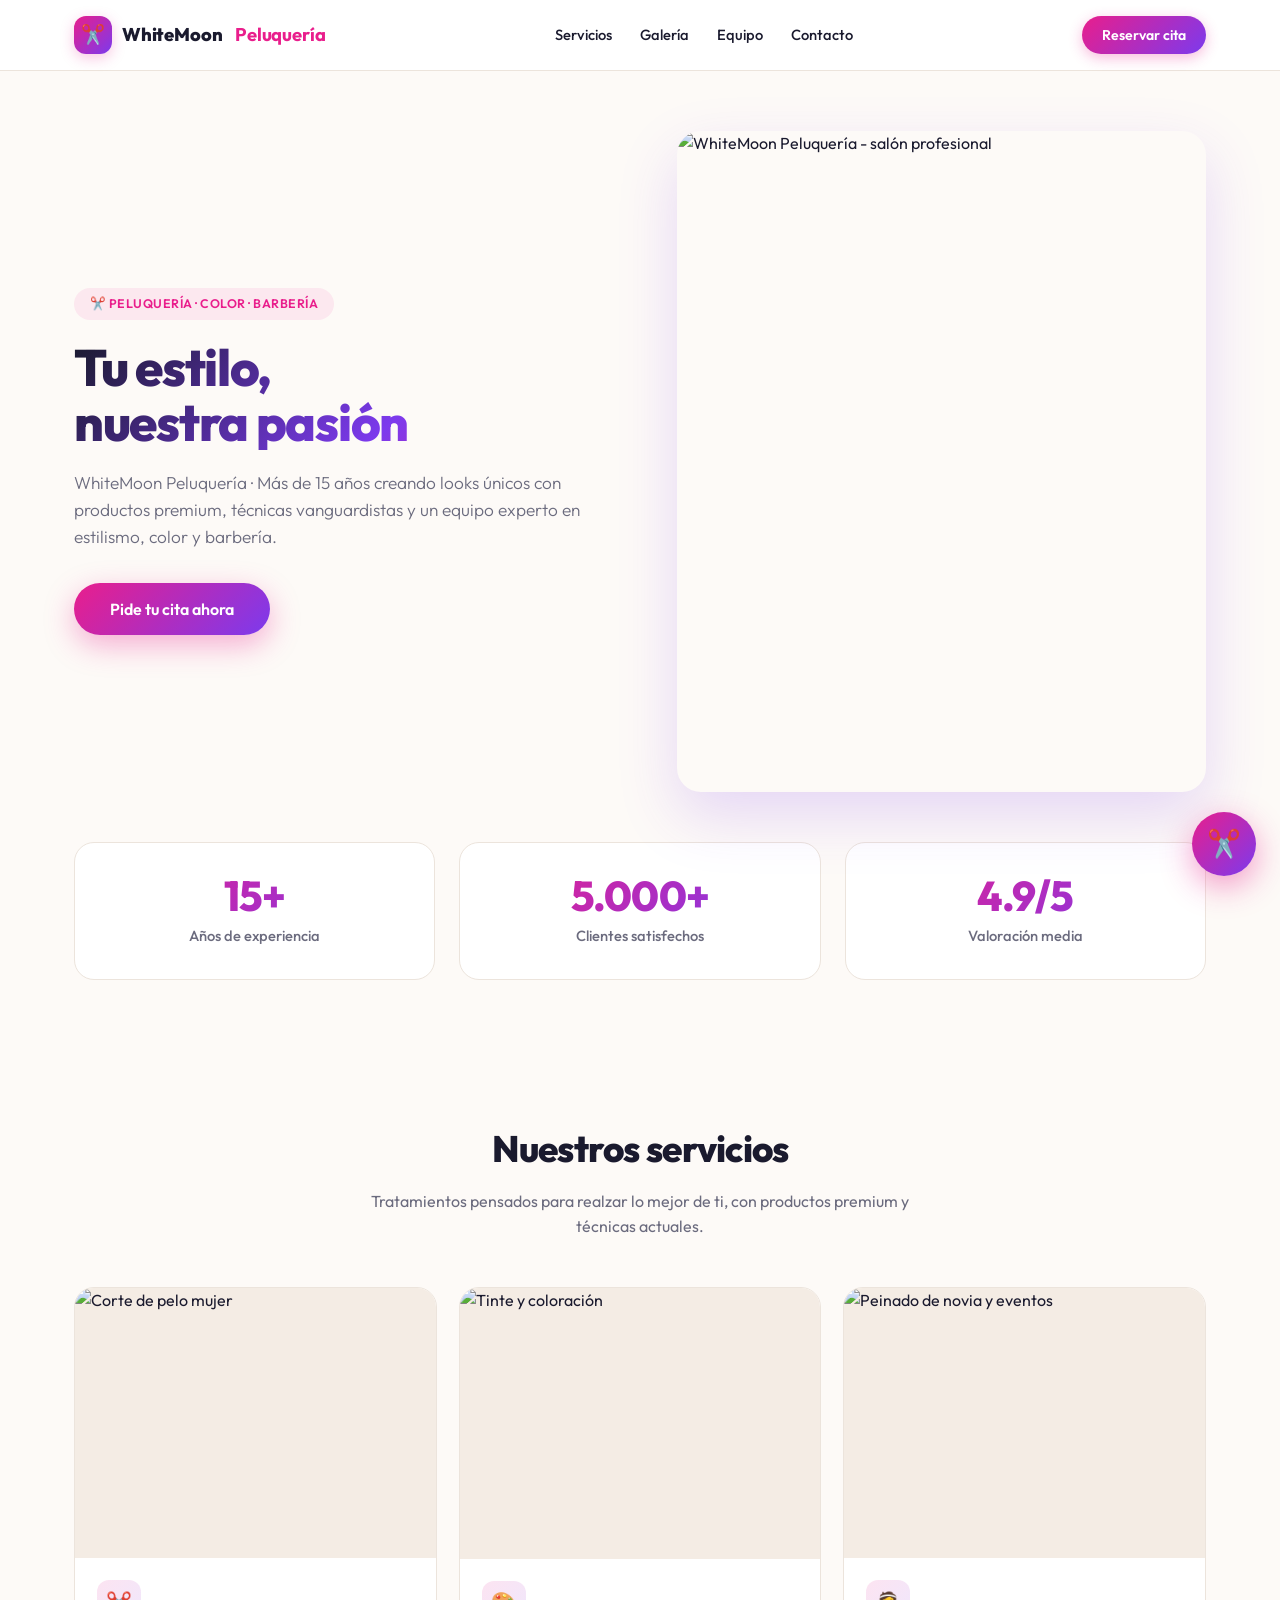
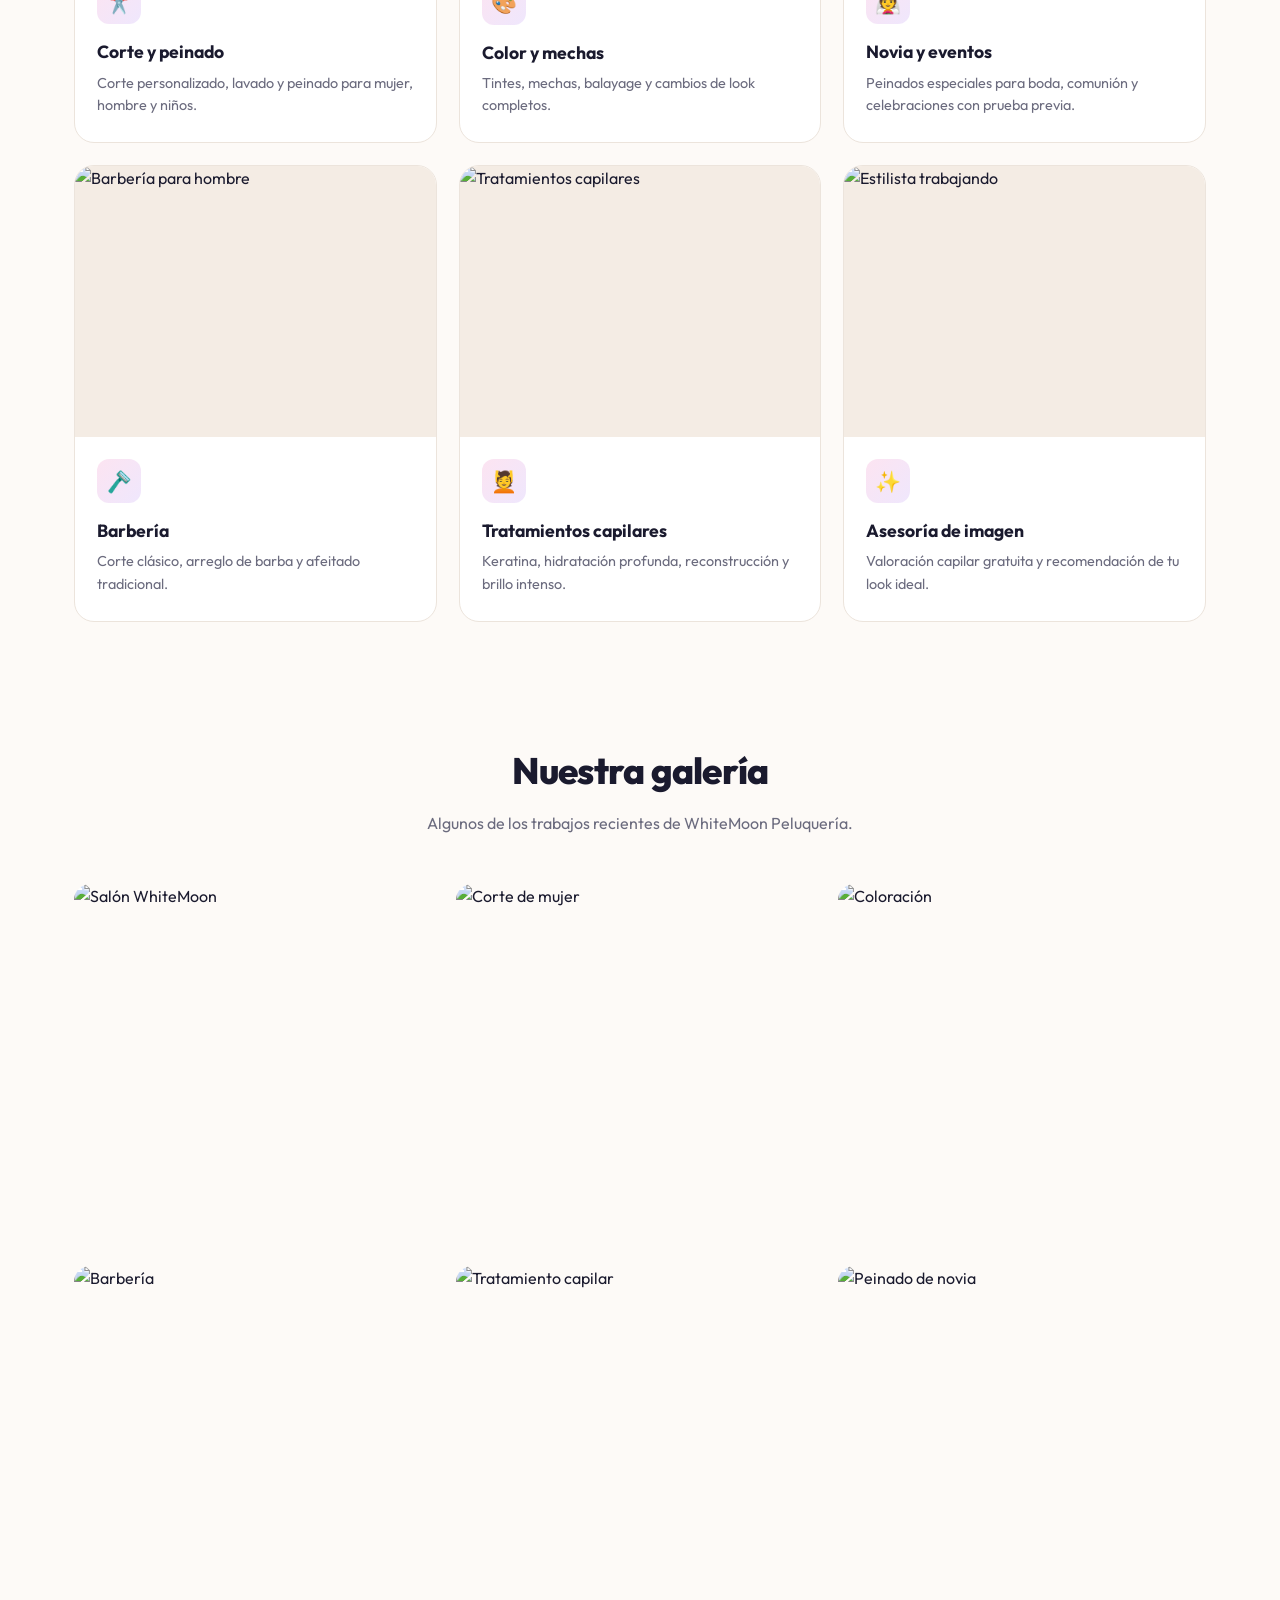
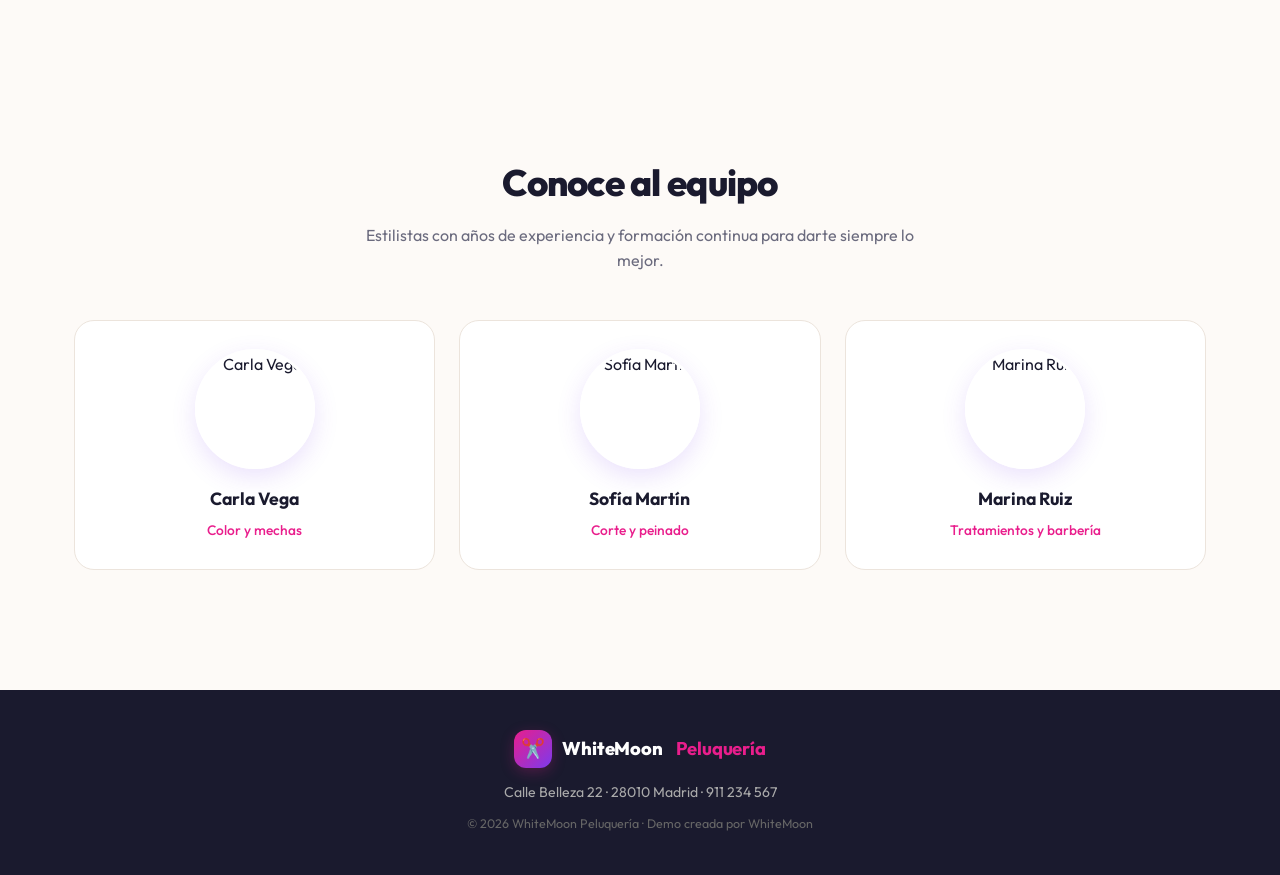
==== commit 397b105e: "feat: WhiteMoon Peluquería — nombre + fotos + chatbot mejorado + responsive" ====
--- a/index.html
+++ b/index.html
@@ -3,7 +3,10 @@
 <head>
 <meta charset="UTF-8">
 <meta name="viewport" content="width=device-width,initial-scale=1">
-<title>Belleza Ejemplo — Peluquería y Estética en Madrid</title>
+<title>WhiteMoon Peluquería — Estilismo, Color y Barbería en Madrid</title>
+<meta name="description" content="WhiteMoon Peluquería · Cortes, coloración, tratamientos capilares, barbería y peinados de evento. Reserva tu cita online.">
+<meta property="og:title" content="WhiteMoon Peluquería">
+<meta property="og:description" content="Estilismo, color, barbería y tratamientos capilares en Madrid.">
 <link href="https://fonts.googleapis.com/css2?family=Outfit:wght@300;400;500;600;700;800;900&display=swap" rel="stylesheet">
 <style>
 *{margin:0;padding:0;box-sizing:border-box}
@@ -12,7 +15,7 @@
   --pink:#e91e8c;--purple:#7c3aed;--nude:#d4a574;--green:#22c55e;
   --grad:linear-gradient(135deg,#e91e8c,#7c3aed);
 }
-html,body{font-family:'Outfit',sans-serif;background:var(--bg);color:var(--text);line-height:1.55;-webkit-font-smoothing:antialiased}
+html,body{font-family:'Outfit',sans-serif;background:var(--bg);color:var(--text);line-height:1.55;-webkit-font-smoothing:antialiased;overflow-x:hidden}
 
 /* ============ SITE ============ */
 .site-header{position:sticky;top:0;z-index:50;background:rgba(255,255,255,.92);backdrop-filter:blur(12px);border-bottom:1px solid var(--line)}
@@ -25,14 +28,18 @@
 .nav-links a:hover{color:var(--pink)}
 .nav-cta{background:var(--grad);color:#fff;padding:10px 20px;border-radius:24px;font-weight:600;font-size:.88rem;border:none;cursor:pointer;font-family:inherit;box-shadow:0 4px 14px rgba(233,30,140,.3);transition:transform .2s}
 .nav-cta:hover{transform:translateY(-1px)}
-
-.hero{max-width:1180px;margin:0 auto;padding:80px 24px 60px;text-align:center;position:relative}
+.nav-burger{display:none;background:none;border:none;font-size:1.5rem;cursor:pointer;color:var(--text);padding:6px}
+
+.hero{max-width:1180px;margin:0 auto;padding:60px 24px 50px;display:grid;grid-template-columns:1.05fr 1fr;gap:48px;align-items:center;position:relative}
 .hero::before{content:'';position:absolute;inset:0;background:radial-gradient(circle at 20% 30%,rgba(233,30,140,.08),transparent 50%),radial-gradient(circle at 80% 70%,rgba(124,58,237,.06),transparent 50%);pointer-events:none;z-index:-1}
+.hero-text{text-align:left}
 .hero-eyebrow{display:inline-block;background:rgba(233,30,140,.08);color:var(--pink);padding:6px 16px;border-radius:20px;font-size:.78rem;font-weight:600;margin-bottom:20px;letter-spacing:.04em;text-transform:uppercase}
-.hero h1{font-size:3.4rem;font-weight:800;letter-spacing:-.025em;line-height:1.1;margin-bottom:20px;background:linear-gradient(135deg,#1a1a2e 0%,#7c3aed 60%,#e91e8c 100%);-webkit-background-clip:text;-webkit-text-fill-color:transparent;background-clip:text}
-.hero p{max-width:640px;margin:0 auto 32px;color:var(--muted);font-size:1.1rem;font-weight:300}
+.hero h1{font-size:3.2rem;font-weight:800;letter-spacing:-.025em;line-height:1.08;margin-bottom:20px;background:linear-gradient(135deg,#1a1a2e 0%,#7c3aed 60%,#e91e8c 100%);-webkit-background-clip:text;-webkit-text-fill-color:transparent;background-clip:text}
+.hero p{max-width:560px;margin:0 0 32px;color:var(--muted);font-size:1.08rem;font-weight:300}
 .hero-cta{background:var(--grad);color:#fff;padding:16px 36px;border-radius:30px;font-weight:600;font-size:1rem;border:none;cursor:pointer;font-family:inherit;box-shadow:0 10px 30px rgba(233,30,140,.35);transition:transform .2s}
 .hero-cta:hover{transform:translateY(-2px)}
+.hero-img{position:relative;border-radius:24px;overflow:hidden;box-shadow:0 24px 60px rgba(124,58,237,.18);aspect-ratio:4/5}
+.hero-img img{width:100%;height:100%;object-fit:cover;display:block}
 
 .stats{max-width:1180px;margin:0 auto;padding:0 24px 80px;display:grid;grid-template-columns:repeat(3,1fr);gap:24px}
 .stat{background:var(--card);border:1px solid var(--line);border-radius:20px;padding:32px 24px;text-align:center;transition:transform .25s,box-shadow .25s}
@@ -45,17 +52,29 @@
 .section-head h2{font-size:2.3rem;font-weight:800;letter-spacing:-.02em;margin-bottom:12px}
 .section-head p{color:var(--muted);max-width:560px;margin:0 auto}
 
-.services{display:grid;grid-template-columns:repeat(4,1fr);gap:20px}
-.service{background:var(--card);border:1px solid var(--line);border-radius:20px;padding:28px 22px;transition:transform .25s,box-shadow .25s,border-color .25s}
+.services{display:grid;grid-template-columns:repeat(3,1fr);gap:22px}
+.service{background:var(--card);border:1px solid var(--line);border-radius:20px;overflow:hidden;transition:transform .25s,box-shadow .25s,border-color .25s;display:flex;flex-direction:column}
 .service:hover{transform:translateY(-4px);box-shadow:0 14px 40px rgba(233,30,140,.08);border-color:rgba(233,30,140,.2)}
-.service-icon{width:54px;height:54px;border-radius:16px;background:linear-gradient(135deg,rgba(233,30,140,.12),rgba(124,58,237,.12));display:flex;align-items:center;justify-content:center;font-size:1.6rem;margin-bottom:18px}
-.service h3{font-size:1.1rem;font-weight:700;margin-bottom:8px}
-.service p{color:var(--muted);font-size:.88rem}
+.service-img{width:100%;aspect-ratio:4/3;overflow:hidden;background:#f4ece4}
+.service-img img{width:100%;height:100%;object-fit:cover;display:block;transition:transform .5s}
+.service:hover .service-img img{transform:scale(1.05)}
+.service-body{padding:22px 22px 26px}
+.service-icon{width:44px;height:44px;border-radius:12px;background:linear-gradient(135deg,rgba(233,30,140,.12),rgba(124,58,237,.12));display:flex;align-items:center;justify-content:center;font-size:1.3rem;margin-bottom:14px}
+.service h3{font-size:1.1rem;font-weight:700;margin-bottom:6px}
+.service p{color:var(--muted);font-size:.9rem}
+
+.gallery{display:grid;grid-template-columns:repeat(3,1fr);gap:14px}
+.gallery-item{aspect-ratio:1/1;border-radius:16px;overflow:hidden;position:relative;cursor:pointer}
+.gallery-item img{width:100%;height:100%;object-fit:cover;display:block;transition:transform .5s}
+.gallery-item:hover img{transform:scale(1.07)}
+.gallery-item::after{content:'';position:absolute;inset:0;background:linear-gradient(180deg,transparent 60%,rgba(0,0,0,.25));opacity:0;transition:opacity .3s}
+.gallery-item:hover::after{opacity:1}
 
 .team{display:grid;grid-template-columns:repeat(3,1fr);gap:24px}
-.member{background:var(--card);border:1px solid var(--line);border-radius:20px;padding:32px 24px;text-align:center;transition:transform .25s,box-shadow .25s}
+.member{background:var(--card);border:1px solid var(--line);border-radius:20px;padding:28px 24px;text-align:center;transition:transform .25s,box-shadow .25s}
 .member:hover{transform:translateY(-4px);box-shadow:0 14px 40px rgba(124,58,237,.08)}
-.member-avatar{width:96px;height:96px;border-radius:50%;background:linear-gradient(135deg,rgba(233,30,140,.15),rgba(124,58,237,.15));display:flex;align-items:center;justify-content:center;font-size:3rem;margin:0 auto 16px;border:3px solid #fff;box-shadow:0 8px 24px rgba(124,58,237,.12)}
+.member-photo{width:120px;height:120px;border-radius:50%;overflow:hidden;margin:0 auto 16px;border:3px solid #fff;box-shadow:0 8px 24px rgba(124,58,237,.15)}
+.member-photo img{width:100%;height:100%;object-fit:cover;display:block}
 .member h4{font-size:1.1rem;font-weight:700;margin-bottom:4px}
 .member span{color:var(--pink);font-size:.86rem;font-weight:500}
 
@@ -65,8 +84,9 @@
 .site-footer small{color:#666;font-size:.78rem}
 
 /* ============ WIDGET ============ */
-.fab{position:fixed;bottom:24px;right:24px;width:64px;height:64px;border-radius:50%;background:var(--grad);border:none;cursor:pointer;box-shadow:0 10px 32px rgba(233,30,140,.45);display:flex;align-items:center;justify-content:center;font-size:1.7rem;z-index:998;transition:transform .2s;animation:fabPulse 2.4s infinite}
+.fab{position:fixed;bottom:24px;right:24px;width:64px;height:64px;border-radius:50%;background:var(--grad);border:none;cursor:pointer;box-shadow:0 10px 32px rgba(233,30,140,.45);display:flex;align-items:center;justify-content:center;font-size:1.7rem;z-index:998;transition:transform .2s,opacity .2s;animation:fabPulse 2.4s infinite}
 .fab:hover{transform:scale(1.06)}
+.fab.hidden{opacity:0;pointer-events:none;transform:scale(.85)}
 @keyframes fabPulse{0%,100%{box-shadow:0 10px 32px rgba(233,30,140,.45),0 0 0 0 rgba(233,30,140,.5)}50%{box-shadow:0 10px 32px rgba(233,30,140,.45),0 0 0 16px rgba(233,30,140,0)}}
 
 .teaser{position:fixed;bottom:104px;right:24px;background:#fff;color:var(--text);padding:12px 40px 12px 18px;border-radius:18px 18px 4px 18px;box-shadow:0 12px 32px rgba(0,0,0,.14);font-size:.86rem;font-weight:500;max-width:260px;z-index:997;animation:teaserIn .4s ease-out;border:1px solid var(--line)}
@@ -84,8 +104,9 @@
 .chat-head-name{font-weight:700;font-size:.95rem}
 .chat-head-sub{font-size:.7rem;opacity:.85;display:flex;align-items:center;gap:5px;margin-top:2px}
 .chat-head-sub::before{content:'';width:6px;height:6px;border-radius:50%;background:#22c55e;box-shadow:0 0 0 2px rgba(34,197,94,.3)}
-.chat-close{background:rgba(255,255,255,.16);border:none;color:#fff;width:32px;height:32px;border-radius:50%;cursor:pointer;font-size:1rem;display:flex;align-items:center;justify-content:center;transition:background .2s}
+.chat-close{background:rgba(255,255,255,.16);border:none;color:#fff;width:32px;height:32px;border-radius:50%;cursor:pointer;font-size:1rem;display:flex;align-items:center;justify-content:center;transition:background .2s,opacity .2s}
 .chat-close:hover{background:rgba(255,255,255,.28)}
+.chat-close.hidden{display:none}
 
 .chat-msgs{flex:1;overflow-y:auto;padding:18px;background:#0d0d18;scroll-behavior:smooth;color:#e0e0e0}
 .chat-msgs::-webkit-scrollbar{width:4px}
@@ -99,11 +120,23 @@
 .quick-btn:hover{background:var(--purple);color:#fff;transform:translateY(-1px)}
 .quick-btn.primary{background:var(--grad);color:#fff;border:none;font-size:.82rem;padding:9px 18px}
 
+.typing{display:inline-flex;gap:4px;padding:11px 15px;background:rgba(124,58,237,.1);border:1px solid rgba(124,58,237,.2);border-radius:16px 16px 16px 4px;margin-bottom:10px;align-items:center}
+.typing span{width:6px;height:6px;border-radius:50%;background:#a78bfa;animation:typingBounce 1.2s infinite}
+.typing span:nth-child(2){animation-delay:.15s}
+.typing span:nth-child(3){animation-delay:.3s}
+@keyframes typingBounce{0%,60%,100%{transform:translateY(0);opacity:.4}30%{transform:translateY(-5px);opacity:1}}
+
 .price-table{background:#15151f;border:1px solid #1e1e2e;border-radius:14px;padding:14px;margin-bottom:10px;font-size:.8rem}
 .price-row{display:flex;justify-content:space-between;align-items:center;padding:7px 0;border-bottom:1px solid #1e1e2e}
 .price-row:last-child{border-bottom:none}
 .price-row span:first-child{color:#cfcfe0}
 .price-row span:last-child{color:#22c55e;font-weight:600}
+
+.summary-card{background:#15151f;border:1px solid rgba(124,58,237,.3);border-radius:14px;padding:14px;margin-bottom:10px;font-size:.82rem}
+.summary-row{display:flex;justify-content:space-between;padding:6px 0;border-bottom:1px solid #1e1e2e;gap:10px}
+.summary-row:last-child{border-bottom:none}
+.summary-row span:first-child{color:#9ba3af}
+.summary-row span:last-child{color:#fff;font-weight:500;text-align:right}
 
 .chat-input{padding:12px;border-top:1px solid #1e1e2e;display:flex;gap:8px;background:#111119;flex-shrink:0}
 .chat-input input{flex:1;background:#0d0d18;border:1px solid #1e1e2e;border-radius:22px;padding:11px 16px;font-size:.88rem;color:#fff;font-family:inherit;outline:none;transition:border .2s;min-width:0}
@@ -124,20 +157,33 @@
 
 /* ============ RESPONSIVE ============ */
 @media(max-width:900px){
+  .hero{grid-template-columns:1fr;padding:48px 24px 40px;text-align:center;gap:32px}
+  .hero-text{text-align:center}
+  .hero p{margin-left:auto;margin-right:auto}
+  .hero-img{max-width:420px;margin:0 auto;aspect-ratio:5/4}
   .services{grid-template-columns:repeat(2,1fr)}
+  .gallery{grid-template-columns:repeat(2,1fr)}
   .team{grid-template-columns:1fr}
   .hero h1{font-size:2.4rem}
+  .nav-links{gap:18px}
 }
 @media(max-width:640px){
-  .nav{padding:12px 18px;gap:12px}
-  .nav-links{display:none}
-  .hero{padding:48px 18px 40px}
+  .nav{padding:12px 18px;gap:12px;position:relative}
+  .nav-links{display:none;position:absolute;top:100%;left:0;right:0;background:#fff;flex-direction:column;align-items:stretch;padding:14px 18px;border-bottom:1px solid var(--line);gap:14px;box-shadow:0 8px 18px rgba(0,0,0,.06)}
+  .nav-links.open{display:flex}
+  .nav-links a{padding:6px 0}
+  .nav-burger{display:inline-flex}
+  .nav-cta{padding:9px 16px;font-size:.82rem}
+  .hero{padding:36px 18px 28px}
   .hero h1{font-size:2rem}
   .hero p{font-size:.96rem}
+  .hero-img{max-width:100%}
   .stats{grid-template-columns:1fr;gap:14px;padding-bottom:40px}
   .section{padding:40px 18px}
+  .section-head{margin-bottom:32px}
   .section-head h2{font-size:1.7rem}
   .services{grid-template-columns:1fr}
+  .gallery{grid-template-columns:1fr}
   .fab{width:56px;height:56px;bottom:18px;right:18px;font-size:1.5rem}
   .teaser{bottom:88px;right:18px;max-width:200px;font-size:.8rem;padding:10px 36px 10px 14px}
   .chat-widget{width:100vw;height:100vh;max-height:100vh;bottom:0;right:0;border-radius:0}
@@ -149,26 +195,33 @@
 <!-- ============ SITE ============ -->
 <header class="site-header">
   <nav class="nav">
-    <div class="brand"><div class="brand-icon">✂️</div>Belleza<b>Ejemplo</b></div>
-    <div class="nav-links">
-      <a href="#servicios">Servicios</a>
-      <a href="#equipo">Equipo</a>
-      <a href="#contacto">Contacto</a>
-    </div>
+    <div class="brand"><div class="brand-icon">✂️</div>WhiteMoon&nbsp;<b>Peluquería</b></div>
+    <div class="nav-links" id="navLinks">
+      <a href="#servicios" onclick="closeNav()">Servicios</a>
+      <a href="#galeria" onclick="closeNav()">Galería</a>
+      <a href="#equipo" onclick="closeNav()">Equipo</a>
+      <a href="#contacto" onclick="closeNav()">Contacto</a>
+    </div>
+    <button class="nav-burger" onclick="toggleNav()" aria-label="Abrir menú">☰</button>
     <button class="nav-cta" onclick="toggleChat()">Reservar cita</button>
   </nav>
 </header>
 
 <section class="hero">
-  <div class="hero-eyebrow">✨ Peluquería · Color · Estética</div>
-  <h1>Realza tu belleza<br>con nosotras</h1>
-  <p>Más de 15 años cuidando tu imagen con productos premium, técnicas vanguardistas y un equipo apasionado por la belleza.</p>
-  <button class="hero-cta" onclick="toggleChat()">Pide tu cita ahora</button>
+  <div class="hero-text">
+    <div class="hero-eyebrow">✂️ Peluquería · Color · Barbería</div>
+    <h1>Tu estilo,<br>nuestra pasión</h1>
+    <p>WhiteMoon Peluquería · Más de 15 años creando looks únicos con productos premium, técnicas vanguardistas y un equipo experto en estilismo, color y barbería.</p>
+    <button class="hero-cta" onclick="toggleChat()">Pide tu cita ahora</button>
+  </div>
+  <div class="hero-img">
+    <img src="https://images.unsplash.com/photo-1562322140-8baeececf3df?w=1400&q=80" alt="WhiteMoon Peluquería - salón profesional" loading="lazy" onerror="this.onerror=null;this.src='https://images.unsplash.com/photo-1562322140-8baeececf3df?w=500&q=80'">
+  </div>
 </section>
 
 <div class="stats">
   <div class="stat"><div class="stat-num">15+</div><div class="stat-label">Años de experiencia</div></div>
-  <div class="stat"><div class="stat-num">5.000+</div><div class="stat-label">Clientas satisfechas</div></div>
+  <div class="stat"><div class="stat-num">5.000+</div><div class="stat-label">Clientes satisfechos</div></div>
   <div class="stat"><div class="stat-num">4.9/5</div><div class="stat-label">Valoración media</div></div>
 </div>
 
@@ -178,10 +231,45 @@
     <p>Tratamientos pensados para realzar lo mejor de ti, con productos premium y técnicas actuales.</p>
   </div>
   <div class="services">
-    <div class="service"><div class="service-icon">✂️</div><h3>Peluquería</h3><p>Corte, lavado y peinado para mujer, hombre y niños.</p></div>
-    <div class="service"><div class="service-icon">🎨</div><h3>Color</h3><p>Tintes, mechas, balayage y cambios de look completos.</p></div>
-    <div class="service"><div class="service-icon">💅</div><h3>Estética</h3><p>Manicura y pedicura clásica o semi-permanente.</p></div>
-    <div class="service"><div class="service-icon">✨</div><h3>Tratamientos</h3><p>Keratina, hidratación profunda y anti-edad capilar.</p></div>
+    <div class="service">
+      <div class="service-img"><img src="https://images.unsplash.com/photo-1522337360788-8b13dee7a37e?w=500&q=80" alt="Corte de pelo mujer" loading="lazy" onerror="this.onerror=null;this.src='https://images.unsplash.com/photo-1562322140-8baeececf3df?w=500&q=80'"></div>
+      <div class="service-body"><div class="service-icon">✂️</div><h3>Corte y peinado</h3><p>Corte personalizado, lavado y peinado para mujer, hombre y niños.</p></div>
+    </div>
+    <div class="service">
+      <div class="service-img"><img src="https://images.unsplash.com/photo-1560066984-138daaa3ce18?w=500&q=80" alt="Tinte y coloración" loading="lazy" onerror="this.onerror=null;this.src='https://images.unsplash.com/photo-1562322140-8baeececf3df?w=500&q=80'"></div>
+      <div class="service-body"><div class="service-icon">🎨</div><h3>Color y mechas</h3><p>Tintes, mechas, balayage y cambios de look completos.</p></div>
+    </div>
+    <div class="service">
+      <div class="service-img"><img src="https://images.unsplash.com/photo-1487412947147-5cebf100ffc2?w=500&q=80" alt="Peinado de novia y eventos" loading="lazy" onerror="this.onerror=null;this.src='https://images.unsplash.com/photo-1562322140-8baeececf3df?w=500&q=80'"></div>
+      <div class="service-body"><div class="service-icon">👰</div><h3>Novia y eventos</h3><p>Peinados especiales para boda, comunión y celebraciones con prueba previa.</p></div>
+    </div>
+    <div class="service">
+      <div class="service-img"><img src="https://images.unsplash.com/photo-1503951914875-452162b0f3f1?w=500&q=80" alt="Barbería para hombre" loading="lazy" onerror="this.onerror=null;this.src='https://images.unsplash.com/photo-1562322140-8baeececf3df?w=500&q=80'"></div>
+      <div class="service-body"><div class="service-icon">🪒</div><h3>Barbería</h3><p>Corte clásico, arreglo de barba y afeitado tradicional.</p></div>
+    </div>
+    <div class="service">
+      <div class="service-img"><img src="https://images.unsplash.com/photo-1521590832167-7bcbfaa6381f?w=500&q=80" alt="Tratamientos capilares" loading="lazy" onerror="this.onerror=null;this.src='https://images.unsplash.com/photo-1562322140-8baeececf3df?w=500&q=80'"></div>
+      <div class="service-body"><div class="service-icon">💆</div><h3>Tratamientos capilares</h3><p>Keratina, hidratación profunda, reconstrucción y brillo intenso.</p></div>
+    </div>
+    <div class="service">
+      <div class="service-img"><img src="https://images.unsplash.com/photo-1582095133179-bfd08e2fb6b8?w=500&q=80" alt="Estilista trabajando" loading="lazy" onerror="this.onerror=null;this.src='https://images.unsplash.com/photo-1562322140-8baeececf3df?w=500&q=80'"></div>
+      <div class="service-body"><div class="service-icon">✨</div><h3>Asesoría de imagen</h3><p>Valoración capilar gratuita y recomendación de tu look ideal.</p></div>
+    </div>
+  </div>
+</section>
+
+<section class="section" id="galeria">
+  <div class="section-head">
+    <h2>Nuestra galería</h2>
+    <p>Algunos de los trabajos recientes de WhiteMoon Peluquería.</p>
+  </div>
+  <div class="gallery">
+    <div class="gallery-item"><img src="https://images.unsplash.com/photo-1562322140-8baeececf3df?w=500&q=80" alt="Salón WhiteMoon" loading="lazy" onerror="this.onerror=null;this.src='https://images.unsplash.com/photo-1562322140-8baeececf3df?w=500&q=80'"></div>
+    <div class="gallery-item"><img src="https://images.unsplash.com/photo-1522337360788-8b13dee7a37e?w=500&q=80" alt="Corte de mujer" loading="lazy" onerror="this.onerror=null;this.src='https://images.unsplash.com/photo-1562322140-8baeececf3df?w=500&q=80'"></div>
+    <div class="gallery-item"><img src="https://images.unsplash.com/photo-1560066984-138daaa3ce18?w=500&q=80" alt="Coloración" loading="lazy" onerror="this.onerror=null;this.src='https://images.unsplash.com/photo-1562322140-8baeececf3df?w=500&q=80'"></div>
+    <div class="gallery-item"><img src="https://images.unsplash.com/photo-1503951914875-452162b0f3f1?w=500&q=80" alt="Barbería" loading="lazy" onerror="this.onerror=null;this.src='https://images.unsplash.com/photo-1562322140-8baeececf3df?w=500&q=80'"></div>
+    <div class="gallery-item"><img src="https://images.unsplash.com/photo-1521590832167-7bcbfaa6381f?w=500&q=80" alt="Tratamiento capilar" loading="lazy" onerror="this.onerror=null;this.src='https://images.unsplash.com/photo-1562322140-8baeececf3df?w=500&q=80'"></div>
+    <div class="gallery-item"><img src="https://images.unsplash.com/photo-1487412947147-5cebf100ffc2?w=500&q=80" alt="Peinado de novia" loading="lazy" onerror="this.onerror=null;this.src='https://images.unsplash.com/photo-1562322140-8baeececf3df?w=500&q=80'"></div>
   </div>
 </section>
 
@@ -191,49 +279,47 @@
     <p>Estilistas con años de experiencia y formación continua para darte siempre lo mejor.</p>
   </div>
   <div class="team">
-    <div class="member"><div class="member-avatar">👩‍🦰</div><h4>Carla Vega</h4><span>Color y mechas</span></div>
-    <div class="member"><div class="member-avatar">💇‍♀️</div><h4>Sofía Martín</h4><span>Corte y peinado</span></div>
-    <div class="member"><div class="member-avatar">💅</div><h4>Marina Ruiz</h4><span>Estética y manicura</span></div>
+    <div class="member">
+      <div class="member-photo"><img src="https://images.unsplash.com/photo-1519699047748-de8e457a634e?w=300&q=80" alt="Carla Vega" loading="lazy" onerror="this.onerror=null;this.src='https://images.unsplash.com/photo-1562322140-8baeececf3df?w=500&q=80'"></div>
+      <h4>Carla Vega</h4><span>Color y mechas</span>
+    </div>
+    <div class="member">
+      <div class="member-photo"><img src="https://images.unsplash.com/photo-1559599101-f09722fb4948?w=300&q=80" alt="Sofía Martín" loading="lazy" onerror="this.onerror=null;this.src='https://images.unsplash.com/photo-1562322140-8baeececf3df?w=500&q=80'"></div>
+      <h4>Sofía Martín</h4><span>Corte y peinado</span>
+    </div>
+    <div class="member">
+      <div class="member-photo"><img src="https://images.unsplash.com/photo-1582095133179-bfd08e2fb6b8?w=300&q=80" alt="Marina Ruiz" loading="lazy" onerror="this.onerror=null;this.src='https://images.unsplash.com/photo-1562322140-8baeececf3df?w=500&q=80'"></div>
+      <h4>Marina Ruiz</h4><span>Tratamientos y barbería</span>
+    </div>
   </div>
 </section>
 
 <footer class="site-footer" id="contacto">
-  <div class="brand"><div class="brand-icon">✂️</div>Belleza<b style="color:#e91e8c">Ejemplo</b></div>
+  <div class="brand"><div class="brand-icon">✂️</div>WhiteMoon&nbsp;<b style="color:#e91e8c">Peluquería</b></div>
   <p>Calle Belleza 22 · 28010 Madrid · 911 234 567</p>
-  <small>© 2026 Belleza Ejemplo · Demo creada por WhiteMoon</small>
+  <small>© 2026 WhiteMoon Peluquería · Demo creada por WhiteMoon</small>
 </footer>
 
 <!-- ============ WIDGET ============ -->
 <div class="teaser hide" id="teaser">
   <button class="teaser-close" onclick="dismissTeaser()" aria-label="Cerrar">×</button>
-  <span id="teaserText">¿Quieres reservar? Cita en 30 segundos 💇‍♀️</span>
+  <span id="teaserText">¿Quieres reservar? Cita en 30 segundos ✂️</span>
 </div>
 
-<button class="fab" id="fab" onclick="toggleChat()" aria-label="Abrir chat">💇‍♀️</button>
-
-<div class="chat-widget" id="chatWidget" role="dialog" aria-label="Asistente Belleza">
+<button class="fab" id="fab" onclick="toggleChat()" aria-label="Abrir chat WhiteMoon Peluquería" title="WhiteMoon Peluquería · Reservar cita">✂️</button>
+
+<div class="chat-widget" id="chatWidget" role="dialog" aria-label="Asistente WhiteMoon Peluquería">
   <div class="chat-head">
     <div class="chat-head-info">
-      <div class="chat-avatar">💇‍♀️</div>
+      <div class="chat-avatar">✂️</div>
       <div>
-        <div class="chat-head-name">Asistente Belleza</div>
-        <div class="chat-head-sub">Belleza Ejemplo · 24/7</div>
+        <div class="chat-head-name">WhiteMoon Peluquería</div>
+        <div class="chat-head-sub">En línea · Reservas 24/7</div>
       </div>
     </div>
-    <button class="chat-close" onclick="toggleChat()" aria-label="Cerrar chat">✕</button>
-  </div>
-  <div class="chat-msgs" id="msgs">
-    <div class="msg bot">¡Hola! ✨ Soy el asistente virtual de Belleza Ejemplo. Estoy aquí 24/7 para ayudarte. ¿Qué te apetece hoy?</div>
-    <div class="quick-btns" id="initBtns">
-      <button class="quick-btn primary" onclick="pickOption(this,'cita')">💇‍♀️ Pedir cita</button>
-      <button class="quick-btn" onclick="pickOption(this,'corte')">✂️ Corte y peinado</button>
-      <button class="quick-btn" onclick="pickOption(this,'color')">🎨 Color y mechas</button>
-      <button class="quick-btn" onclick="pickOption(this,'manicura')">💅 Manicura y pedicura</button>
-      <button class="quick-btn" onclick="pickOption(this,'tratamientos')">✨ Tratamientos</button>
-      <button class="quick-btn" onclick="pickOption(this,'rapida')">⚡ Cita rápida hoy</button>
-      <button class="quick-btn" onclick="pickOption(this,'precios')">💰 Consultar precios</button>
-    </div>
-  </div>
+    <button class="chat-close" id="chatClose" onclick="toggleChat()" aria-label="Cerrar chat">✕</button>
+  </div>
+  <div class="chat-msgs" id="msgs"></div>
   <div class="chat-input">
     <input type="text" id="input" placeholder="Escribe tu mensaje..." onkeydown="if(event.key==='Enter')send()">
     <button class="send-btn" onclick="send()" aria-label="Enviar"><svg viewBox="0 0 24 24"><line x1="22" y1="2" x2="11" y2="13"/><polygon points="22 2 15 22 11 13 2 9 22 2"/></svg></button>
@@ -243,47 +329,31 @@
 
 <script>
 var WA_NUMBER='643199580';
-var state={step:0,flow:'',service:'',name:'',apellidos:'',tel:''};
-
-var PRICES={
-  corte:[
-    ['Corte mujer','desde 25€'],
-    ['Corte hombre','desde 18€'],
-    ['Corte + lavado + peinado','desde 35€'],
-    ['Niños (hasta 12 años)','desde 15€'],
-    ['Peinado para evento','desde 35€']
-  ],
-  color:[
-    ['Tinte completo','desde 45€'],
-    ['Solo raíces','desde 30€'],
-    ['Mechas / balayage','desde 70€'],
-    ['Decoloración completa','desde 90€'],
-    ['Cambio de look completo','desde 120€']
-  ],
-  manicura:[
-    ['Manicura clásica','desde 18€'],
-    ['Manicura semi-permanente','desde 25€'],
-    ['Pedicura clásica','desde 28€'],
-    ['Pedicura semi-permanente','desde 35€'],
-    ['Pack mani + pedi','desde 40€']
-  ],
-  tratamientos:[
-    ['Keratina alisado','desde 90€'],
-    ['Tratamiento hidratación','desde 35€'],
-    ['Mascarilla nutritiva','desde 25€'],
-    ['Tratamiento anti-caída','desde 45€']
-  ],
-  general:[
-    ['Corte mujer','desde 25€'],
-    ['Tinte completo','desde 45€'],
-    ['Mechas / balayage','desde 70€'],
-    ['Manicura semi-permanente','desde 25€'],
-    ['Keratina alisado','desde 90€'],
-    ['Pack mani + pedi','desde 40€']
-  ]
+var state={chatStep:0,flow:'',service:'',day:'',hour:'',name:'',tel:'',welcomed:false,eventDate:''};
+
+var SERVICE_LABEL={
+  corte:'✂️ Corte de pelo',
+  tinte:'🎨 Tinte / Coloración',
+  tratamiento:'💆 Tratamiento capilar',
+  novia:'👰 Peinado especial / novia',
+  barberia:'🪒 Barbería (hombre)',
+  varios:'✨ Varios servicios'
 };
 
-var SERVICE_LABEL={corte:'Corte y peinado',color:'Color y mechas',manicura:'Manicura y pedicura',tratamientos:'Tratamientos'};
+var DAYS=['Dom','Lun','Mar','Mié','Jue','Vie','Sáb'];
+var MONTHS=['ene','feb','mar','abr','may','jun','jul','ago','sep','oct','nov','dic'];
+
+function nextDays(n){
+  var out=[],now=new Date();
+  for(var i=1;i<=n;i++){
+    var d=new Date(now.getTime()+i*86400000);
+    var dow=d.getDay();
+    if(dow===0||dow===1){n++;continue;}
+    out.push({label:DAYS[dow]+' '+d.getDate()+' '+MONTHS[d.getMonth()],iso:d.toISOString().slice(0,10)});
+    if(out.length>=7)break;
+  }
+  return out;
+}
 
 function addMsg(text,type){
   var c=document.getElementById('msgs');
@@ -301,111 +371,182 @@
   c.scrollTop=c.scrollHeight;
 }
 
-function priceTableHtml(key){
-  var rows=PRICES[key]||[];
-  var h='<div class="price-table">';
-  rows.forEach(function(r){h+='<div class="price-row"><span>'+r[0]+'</span><span>'+r[1]+'</span></div>';});
-  h+='</div>';
-  return h;
+function showTyping(){
+  var c=document.getElementById('msgs');
+  var d=document.createElement('div');
+  d.className='typing';d.id='typing';
+  d.innerHTML='<span></span><span></span><span></span>';
+  c.appendChild(d);
+  c.scrollTop=c.scrollHeight;
+}
+function hideTyping(){var t=document.getElementById('typing');if(t)t.remove();}
+
+function botSay(text,delay){
+  delay=delay||700;
+  showTyping();
+  setTimeout(function(){hideTyping();addMsg(text,'bot');},delay);
+}
+function botHtml(html,delay){
+  delay=delay||700;
+  showTyping();
+  setTimeout(function(){hideTyping();addHtml(html);},delay);
 }
 
 function removeBtns(id){var b=document.getElementById(id);if(b)b.remove();}
 
+function updateCaptureUI(){
+  var fab=document.getElementById('fab');
+  var close=document.getElementById('chatClose');
+  if(state.chatStep>=1 && state.chatStep<99){
+    fab.classList.add('hidden');
+    close.classList.add('hidden');
+  }else{
+    fab.classList.remove('hidden');
+    close.classList.remove('hidden');
+  }
+}
+
+function showWelcome(){
+  if(state.welcomed)return;
+  state.welcomed=true;
+  showTyping();
+  setTimeout(function(){
+    hideTyping();
+    addMsg('¡Hola! ✂️ Bienvenido/a a WhiteMoon Peluquería.\n¿En qué puedo ayudarte?','bot');
+    setTimeout(function(){
+      addHtml('<div class="quick-btns" id="initBtns">'+
+        '<button class="quick-btn primary" onclick="pickOption(this,\'reserva\')">✂️ Reservar cita</button>'+
+        '<button class="quick-btn" onclick="pickOption(this,\'tinte\')">🎨 Coloración y tintes</button>'+
+        '<button class="quick-btn" onclick="pickOption(this,\'servicios\')">💇 Ver servicios</button>'+
+        '<button class="quick-btn" onclick="pickOption(this,\'horarios\')">⏰ Horarios y precios</button>'+
+        '</div>');
+    },220);
+  },1500);
+}
+
 function pickOption(el,key){
+  if(el && el.textContent)addMsg(el.textContent.trim(),'user');
+  removeBtns('initBtns');
+  removeBtns('postBtns');
+
+  if(key==='reserva'){startReservaFlow();return;}
+  if(key==='tinte'){
+    botSay('Somos especialistas en coloración 🎨\nTrabajamos con las mejores marcas:\nBalayage · Mechas · Tinte completo\nCorrección de color · Decoloración\n¿Cuándo quieres venir?',700);
+    setTimeout(function(){startReservaFlow(true,'tinte');},2000);
+    return;
+  }
+  if(key==='servicios'){
+    botSay('Nuestros servicios principales 💇\n\n✂️ Corte mujer / hombre / niños\n🎨 Color, mechas y balayage\n💆 Tratamientos (keratina, hidratación)\n👰 Peinados de novia y eventos\n🪒 Barbería y arreglo de barba\n\n¿Quieres reservar?',700);
+    setTimeout(function(){
+      addHtml('<div class="quick-btns" id="postBtns">'+
+        '<button class="quick-btn primary" onclick="pickOption(this,\'reserva\')">✂️ Reservar cita</button>'+
+        '<button class="quick-btn" onclick="pickOption(this,\'horarios\')">⏰ Horarios</button>'+
+        '</div>');
+    },1900);
+    return;
+  }
+  if(key==='horarios'){
+    botSay('Nuestro horario ⏰\n🗓️ Martes a Sábado\n✂️ 9:00 - 20:00 (partido)\n🚫 Domingos y Lunes cerrado\n¿Reservamos tu cita?',700);
+    setTimeout(function(){
+      addHtml('<div class="quick-btns" id="postBtns">'+
+        '<button class="quick-btn primary" onclick="pickOption(this,\'reserva\')">✂️ Sí, reservar</button>'+
+        '<button class="quick-btn" onclick="pickOption(this,\'precios\')">💰 Ver precios</button>'+
+        '</div>');
+    },1900);
+    return;
+  }
+  if(key==='precios'){
+    showPrices();
+    return;
+  }
+}
+
+function showPrices(){
+  botSay('Nuestros precios orientativos 💰\n\n✂️ Corte mujer: desde 25€\n✂️ Corte hombre: desde 15€\n🎨 Tinte completo: desde 45€\n🎨 Mechas: desde 60€\n💆 Tratamiento: desde 30€\n\n¿Quieres reservar tu cita?',700);
+  setTimeout(function(){
+    addHtml('<div class="quick-btns" id="postBtns">'+
+      '<button class="quick-btn primary" onclick="pickOption(this,\'reserva\')">✂️ Sí, reservar</button>'+
+      '</div>');
+  },2000);
+}
+
+function startReservaFlow(skipIntro,preselect){
+  state.flow='reserva';state.chatStep=1;updateCaptureUI();
+  if(!skipIntro){
+    botSay('¡Perfecto! Reservamos tu cita 💇\n¿Qué servicio necesitas?',700);
+  }
+  var delay=skipIntro?500:1700;
+  setTimeout(function(){
+    if(preselect){
+      pickService(null,preselect,true);
+      return;
+    }
+    addHtml('<div class="quick-btns" id="svcBtns">'+
+      '<button class="quick-btn" onclick="pickService(this,\'corte\')">✂️ Corte de pelo</button>'+
+      '<button class="quick-btn" onclick="pickService(this,\'tinte\')">🎨 Tinte / Coloración</button>'+
+      '<button class="quick-btn" onclick="pickService(this,\'tratamiento\')">💆 Tratamiento capilar</button>'+
+      '<button class="quick-btn" onclick="pickService(this,\'novia\')">👰 Peinado especial / novia</button>'+
+      '<button class="quick-btn" onclick="pickService(this,\'barberia\')">🪒 Barbería (hombre)</button>'+
+      '<button class="quick-btn" onclick="pickService(this,\'varios\')">✨ Varios servicios</button>'+
+      '</div>');
+  },delay);
+}
+
+function pickService(el,key,silent){
+  state.service=SERVICE_LABEL[key];
+  if(el && !silent)addMsg(el.textContent.trim(),'user');
+  removeBtns('svcBtns');
+  removeBtns('postBtns');
+
+  if(key==='novia'){
+    state.chatStep=2;
+    botSay('Para eventos especiales trabajamos con cita previa con antelación 👰\nHacemos prueba de peinado incluida.\n¿Para qué fecha es el evento?',700);
+    state.flow='evento';
+    return;
+  }
+
+  state.chatStep=2;
+  botSay('Genial, '+state.service+'.\n¿Para qué día te viene bien? 📅',700);
+  setTimeout(function(){
+    var days=nextDays(7);
+    var html='<div class="quick-btns" id="dayBtns">';
+    days.forEach(function(d){
+      html+='<button class="quick-btn" onclick="pickDay(this,\''+d.label.replace(/'/g,"\\'")+'\')">'+d.label+'</button>';
+    });
+    html+='</div>';
+    addHtml(html);
+  },1800);
+}
+
+function pickDay(el,label){
+  state.day=label;
   addMsg(el.textContent.trim(),'user');
-  removeBtns('initBtns');
-
-  if(key==='cita'){
-    state.flow='cita';state.step=1;
-    setTimeout(function(){
-      addMsg('¡Genial! ✨ ¿Qué servicio te interesa?');
-      setTimeout(function(){
-        addHtml('<div class="quick-btns" id="svcBtns">'+
-          '<button class="quick-btn" onclick="pickService(this,\'corte\')">✂️ Corte y peinado</button>'+
-          '<button class="quick-btn" onclick="pickService(this,\'color\')">🎨 Color y mechas</button>'+
-          '<button class="quick-btn" onclick="pickService(this,\'manicura\')">💅 Manicura y pedicura</button>'+
-          '<button class="quick-btn" onclick="pickService(this,\'tratamientos\')">✨ Tratamientos</button>'+
-          '<button class="quick-btn" onclick="pickService(this,\'otro\')">Otro servicio</button>'+
-          '</div>');
-      },300);
-    },700);
-    return;
-  }
-
-  if(key==='rapida'){
-    state.flow='rapida';state.step=0;
-    setTimeout(function(){
-      addMsg('⚡ ¡Vamos a buscarte un hueco hoy! ¿Qué necesitas exactamente?');
-      setTimeout(function(){
-        addHtml('<div class="quick-btns" id="rapidBtns">'+
-          '<button class="quick-btn" onclick="pickRapida(this,\'Corte rápido\')">Corte rápido</button>'+
-          '<button class="quick-btn" onclick="pickRapida(this,\'Retoque raíz\')">Retoque raíz</button>'+
-          '<button class="quick-btn" onclick="pickRapida(this,\'Mani exprés\')">Mani exprés</button>'+
-          '<button class="quick-btn" onclick="pickRapida(this,\'Otro\')">Otro</button>'+
-          '</div>');
-      },300);
-    },700);
-    return;
-  }
-
-  if(key==='precios'){
-    setTimeout(function(){
-      addMsg('💰 Estos son nuestros servicios más solicitados:');
-      setTimeout(function(){
-        addHtml(priceTableHtml('general'));
-        setTimeout(function(){
-          addMsg('¿Quieres reservar alguno? Te lo gestionamos al momento ✨');
-          addHtml('<div class="quick-btns" id="postBtns">'+
-            '<button class="quick-btn primary" onclick="pickOption(this,\'cita\')">💇‍♀️ Pedir cita</button>'+
-            '<button class="quick-btn" onclick="pickOption(this,\'rapida\')">⚡ Cita rápida hoy</button>'+
-            '</div>');
-        },500);
-      },400);
-    },600);
-    return;
-  }
-
-  // info de servicio (corte / color / manicura / tratamientos)
+  removeBtns('dayBtns');
+  state.chatStep=3;
+  botSay('¿A qué hora? ⏰',600);
   setTimeout(function(){
-    addMsg('Estos son los precios de '+SERVICE_LABEL[key].toLowerCase()+':');
-    setTimeout(function(){
-      addHtml(priceTableHtml(key));
-      setTimeout(function(){
-        addMsg('¿Te gustaría reservar?');
-        addHtml('<div class="quick-btns" id="postBtns">'+
-          '<button class="quick-btn primary" onclick="startCitaFromService(this,\''+key+'\')">💇‍♀️ Sí, pedir cita</button>'+
-          '<button class="quick-btn" onclick="pickOption(this,\'rapida\')">⚡ Cita rápida hoy</button>'+
-          '</div>');
-      },500);
-    },400);
-  },600);
-}
-
-function startCitaFromService(el,key){
-  addMsg(el.textContent.trim(),'user');
-  removeBtns('postBtns');
-  state.flow='cita';state.service=SERVICE_LABEL[key];state.step=2;
-  setTimeout(function(){addMsg('Perfecto, '+state.service.toLowerCase()+'. Para reservarte la cita necesito unos datos.\n\n¿Cuál es tu nombre?');},700);
-}
-
-function pickService(el,key){
-  var label=key==='otro'?'Otro servicio':SERVICE_LABEL[key];
-  state.service=label;
-  addMsg(el.textContent.trim(),'user');
-  removeBtns('svcBtns');
-  state.step=2;
-  setTimeout(function(){addMsg('Genial, '+label.toLowerCase()+'. Para tu cita necesito unos datos.\n\n¿Cuál es tu nombre?');},700);
-}
-
-function pickRapida(el,sub){
-  state.service='⚡ '+sub;
-  addMsg(el.textContent.trim(),'user');
-  removeBtns('rapidBtns');
-  state.step=10;
-  setTimeout(function(){addMsg('Perfecto. ¿Cuál es tu nombre? (sin apellidos, vamos rápido 😉)');},600);
-}
-
-function isValidPhone(s){return /^[+\d][\d\s\-]{7,}$/.test(s.trim());}
+    addHtml('<div class="quick-btns" id="hourBtns">'+
+      '<button class="quick-btn" onclick="pickHour(this,\'9:00\')">9:00</button>'+
+      '<button class="quick-btn" onclick="pickHour(this,\'10:00\')">10:00</button>'+
+      '<button class="quick-btn" onclick="pickHour(this,\'11:00\')">11:00</button>'+
+      '<button class="quick-btn" onclick="pickHour(this,\'12:00\')">12:00</button>'+
+      '<button class="quick-btn" onclick="pickHour(this,\'16:00\')">16:00</button>'+
+      '<button class="quick-btn" onclick="pickHour(this,\'17:00\')">17:00</button>'+
+      '<button class="quick-btn" onclick="pickHour(this,\'18:00\')">18:00</button>'+
+      '<button class="quick-btn" onclick="pickHour(this,\'19:00\')">19:00</button>'+
+      '</div>');
+  },1500);
+}
+
+function pickHour(el,h){
+  state.hour=h;
+  addMsg(h,'user');
+  removeBtns('hourBtns');
+  state.chatStep=4;
+  botSay('¿Me dices tu nombre?',700);
+}
+
+function isValidPhone(s){return /^\d{9}$/.test(s.replace(/[\s\-]/g,''));}
 
 function send(){
   var inp=document.getElementById('input');
@@ -414,89 +555,118 @@
   inp.value='';
   addMsg(m,'user');
 
-  // FLUJO CITA NORMAL
-  if(state.flow==='cita'){
-    if(state.step===2){
-      state.name=m;state.step=3;
-      setTimeout(function(){addMsg('Encantada, '+state.name+' ✨ ¿Y tus apellidos?');},700);
+  if(state.flow==='reserva' || state.flow==='evento'){
+    if(state.chatStep===4){
+      state.name=m;state.chatStep=5;
+      botSay('Perfecto '+state.name+' 😊 ¿Tu teléfono?',700);
+      return;
     }
-    else if(state.step===3){
-      state.apellidos=m;state.step=4;
-      setTimeout(function(){addMsg('Perfecto, '+state.name+' '+state.apellidos+'. ¿Me das un teléfono móvil para contactarte?');},700);
-    }
-    else if(state.step===4){
-      if(!isValidPhone(m)){
-        setTimeout(function(){addMsg('Mmm, ese teléfono no parece válido. ¿Puedes escribirlo de nuevo? (ej: 612345678)');},500);
+    if(state.chatStep===5){
+      var clean=m.replace(/[\s\-]/g,'');
+      if(!isValidPhone(clean)){
+        botSay('Mmm, ese teléfono no parece válido. Necesito 9 dígitos (ej: 612345678)',500);
         return;
       }
-      state.tel=m;state.step=99;
-      finishCita();
+      state.tel=clean;state.chatStep=99;updateCaptureUI();
+      finishReserva();
+      return;
     }
-    else if(state.step===99){
-      setTimeout(function(){addMsg('Tu solicitud ya está registrada ✨ Te contactaremos en breve para confirmar la fecha y hora. ¡Gracias!');},700);
+    if(state.flow==='evento' && state.chatStep===2){
+      state.eventDate=m;state.day=m;state.hour='A concretar';state.chatStep=4;
+      botSay('Anotado: '+m+' 👰\nLa hora la concretamos cuando te llamemos.\n¿Me dices tu nombre?',700);
+      return;
     }
-    return;
-  }
-
-  // FLUJO RÁPIDA
-  if(state.flow==='rapida'){
-    if(state.step===10){
-      state.name=m;state.step=11;
-      setTimeout(function(){addMsg('¡Genial '+state.name+'! ¿Tu teléfono móvil?');},600);
+    if(state.chatStep===99){
+      botSay('Tu solicitud ya está registrada ✨ Te contactamos en breve. ¡Gracias!',600);
+      return;
     }
-    else if(state.step===11){
-      if(!isValidPhone(m)){
-        setTimeout(function(){addMsg('Ese teléfono no me cuadra. ¿Puedes escribirlo de nuevo? (ej: 612345678)');},500);
-        return;
-      }
-      state.tel=m;state.step=99;
-      finishRapida();
-    }
-    else if(state.step===99){
-      setTimeout(function(){addMsg('Ya tienes tu solicitud registrada. Te llamamos en menos de 5 minutos 📞');},700);
-    }
-    return;
-  }
-
-  // sin contexto: redirige al menú
+  }
+
+  // Keyword router
+  var t=m.toLowerCase();
+  if(/(reserva|reservar|cita|quiero|necesito|pedir cita)/.test(t) && !/precio|tarifa|cuesta/.test(t)){
+    startReservaFlow();return;
+  }
+  if(/(precio|cuanto|cuánto|cuesta|tarifa|coste)/.test(t)){
+    showPrices();return;
+  }
+  if(/(tinte|color|mechas|balayage|rubio|moreno)/.test(t)){
+    pickOption(null,'tinte');return;
+  }
+  if(/(tratamiento|keratina|alisado|brillo|hidrataci|capilar)/.test(t)){
+    botSay('Tenemos tratamientos para todo tipo de cabello 💆\nKeratina · Alisado · Hidratación profunda\nReconstrucción · Brillo y nutrición\n¿Te reservamos una cita de valoración gratuita?',700);
+    setTimeout(function(){
+      addHtml('<div class="quick-btns" id="postBtns">'+
+        '<button class="quick-btn primary" onclick="pickOption(this,\'reserva\')">✂️ Sí, reservar</button>'+
+        '</div>');
+    },2000);
+    return;
+  }
+  if(/(boda|novia|peinado|evento|comuni)/.test(t)){
+    state.flow='evento';state.chatStep=2;state.service=SERVICE_LABEL.novia;updateCaptureUI();
+    botSay('Para eventos especiales trabajamos con cita previa con antelación 👰\nHacemos prueba de peinado incluida.\n¿Para qué fecha es el evento?',700);
+    return;
+  }
+  if(/(horario|cuando|cuándo|abierto|dias|días)/.test(t)){
+    pickOption(null,'horarios');return;
+  }
+  if(/(primera|nueva|primera vez)/.test(t)){
+    botSay('¡Bienvenida! 😊 Para nuevas clientas hacemos una valoración capilar gratuita para recomendarte el tratamiento ideal.\n¿Te la reservamos?',700);
+    setTimeout(function(){
+      addHtml('<div class="quick-btns" id="postBtns">'+
+        '<button class="quick-btn primary" onclick="pickOption(this,\'reserva\')">✂️ Sí, reservar</button>'+
+        '</div>');
+    },2000);
+    return;
+  }
+  if(/(barber|barba|hombre|afeit)/.test(t)){
+    pickService(null,'barberia',true);
+    state.flow='reserva';state.chatStep=1;updateCaptureUI();
+    return;
+  }
+
+  // Fallback
+  botSay('Puedo ayudarte con reservas, información sobre servicios o precios ✂️\n¿Qué necesitas?',600);
   setTimeout(function(){
-    addMsg('Cuéntame qué necesitas y te ayudo:');
     addHtml('<div class="quick-btns" id="initBtns">'+
-      '<button class="quick-btn primary" onclick="pickOption(this,\'cita\')">💇‍♀️ Pedir cita</button>'+
-      '<button class="quick-btn" onclick="pickOption(this,\'precios\')">💰 Consultar precios</button>'+
-      '<button class="quick-btn" onclick="pickOption(this,\'rapida\')">⚡ Cita rápida hoy</button>'+
+      '<button class="quick-btn primary" onclick="pickOption(this,\'reserva\')">✂️ Reservar cita</button>'+
+      '<button class="quick-btn" onclick="pickOption(this,\'precios\')">💰 Precios</button>'+
+      '<button class="quick-btn" onclick="pickOption(this,\'horarios\')">⏰ Horarios</button>'+
       '</div>');
-  },500);
-}
-
-function buildWaUrl(prefix){
-  var msg=prefix+'\n\n'+
-    '👤 '+state.name+(state.apellidos?' '+state.apellidos:'')+'\n'+
-    '📱 '+state.tel+'\n'+
-    '💇 Servicio: '+state.service+'\n\n'+
-    '— Enviado desde Chatbot IA WhiteMoon';
+  },1900);
+}
+
+function buildWaUrl(){
+  var msg='✂️ *CITA — WhiteMoon Peluquería*\n\n'+
+    '👤 *Nombre:* '+state.name+'\n'+
+    '📞 *Tel:* +34'+state.tel+'\n'+
+    '💇 *Servicio:* '+state.service+'\n'+
+    '📅 *Día:* '+state.day+'\n'+
+    '🕐 *Hora:* '+state.hour+'\n\n'+
+    '_Vía chatbot WhiteMoon · whitemoon.es_';
   return 'https://wa.me/34'+WA_NUMBER+'?text='+encodeURIComponent(msg);
 }
 
-function finishCita(){
+function finishReserva(){
+  showTyping();
   setTimeout(function(){
-    addMsg('¡Perfecto '+state.name+'! ✨ He registrado tu solicitud:\n\n👤 '+state.name+' '+state.apellidos+'\n📱 '+state.tel+'\n💇 Servicio: '+state.service+'\n\nUn momento, preparo el resumen para enviar al salón...');
+    hideTyping();
+    addMsg('¡Genial '+state.name+'! ✨ Aquí tienes el resumen de tu cita:','bot');
+    addHtml(
+      '<div class="summary-card">'+
+        '<div class="summary-row"><span>👤 Nombre</span><span>'+state.name+'</span></div>'+
+        '<div class="summary-row"><span>📞 Teléfono</span><span>+34 '+state.tel+'</span></div>'+
+        '<div class="summary-row"><span>💇 Servicio</span><span>'+state.service+'</span></div>'+
+        '<div class="summary-row"><span>📅 Día</span><span>'+state.day+'</span></div>'+
+        '<div class="summary-row"><span>🕐 Hora</span><span>'+state.hour+'</span></div>'+
+      '</div>'
+    );
     setTimeout(function(){
-      var url=buildWaUrl('💇‍♀️ NUEVA CITA — Belleza Ejemplo');
-      addHtml('<div class="wa-confirm"><div class="wa-icon">✅</div><div class="wa-title">¡Solicitud lista!</div><div class="wa-text">Pulsa el botón para enviarnos los datos por WhatsApp y reservaremos tu cita en breve.</div><a class="wa-btn" href="'+url+'" target="_blank" rel="noopener">📱 Avisar por WhatsApp</a></div>');
-      addMsg('Si necesitas algo más, aquí estoy ✨');
-    },1200);
+      var url=buildWaUrl();
+      addHtml('<div class="wa-confirm"><div class="wa-icon">✅</div><div class="wa-title">¡Solicitud lista!</div><div class="wa-text">Pulsa el botón para enviarnos los datos por WhatsApp y confirmaremos tu cita en breve.</div><a class="wa-btn" href="'+url+'" target="_blank" rel="noopener">📱 Confirmar por WhatsApp</a></div>');
+      addMsg('Si necesitas algo más, aquí estoy ✂️','bot');
+    },900);
   },800);
-}
-
-function finishRapida(){
-  setTimeout(function(){
-    addMsg('Vamos a buscarte un hueco. Te llamamos en 5 minutos para confirmar el primer momento disponible 📞');
-    setTimeout(function(){
-      var url=buildWaUrl('⚡ CITA HOY — Belleza Ejemplo');
-      addHtml('<div class="wa-confirm"><div class="wa-icon">⚡</div><div class="wa-title">¡Solicitud express enviada!</div><div class="wa-text">Avísanos también por WhatsApp y aceleramos la confirmación.</div><a class="wa-btn" href="'+url+'" target="_blank" rel="noopener">📱 Avisar por WhatsApp</a></div>');
-    },1100);
-  },700);
 }
 
 /* ============ WIDGET CONTROLS ============ */
@@ -505,9 +675,13 @@
   w.classList.toggle('open');
   dismissTeaser();
   if(w.classList.contains('open')){
+    showWelcome();
     setTimeout(function(){var i=document.getElementById('input');if(i)i.focus();},350);
   }
 }
+
+function toggleNav(){var n=document.getElementById('navLinks');if(n)n.classList.toggle('open');}
+function closeNav(){var n=document.getElementById('navLinks');if(n)n.classList.remove('open');}
 
 function dismissTeaser(){
   var t=document.getElementById('teaser');
@@ -521,8 +695,8 @@
   if(w&&w.classList.contains('open'))return;
   var t=document.getElementById('teaser');
   var txt=document.getElementById('teaserText');
-  if(window.innerWidth<=640){txt.textContent='¿Quieres reservar? 💇‍♀️';}
-  else{txt.textContent='¿Quieres reservar? Cita en 30 segundos 💇‍♀️';}
+  if(window.innerWidth<=640){txt.textContent='¿Reservar cita? ✂️';}
+  else{txt.textContent='¿Quieres reservar? Cita en 30 segundos ✂️';}
   t.classList.remove('hide');
 }
 
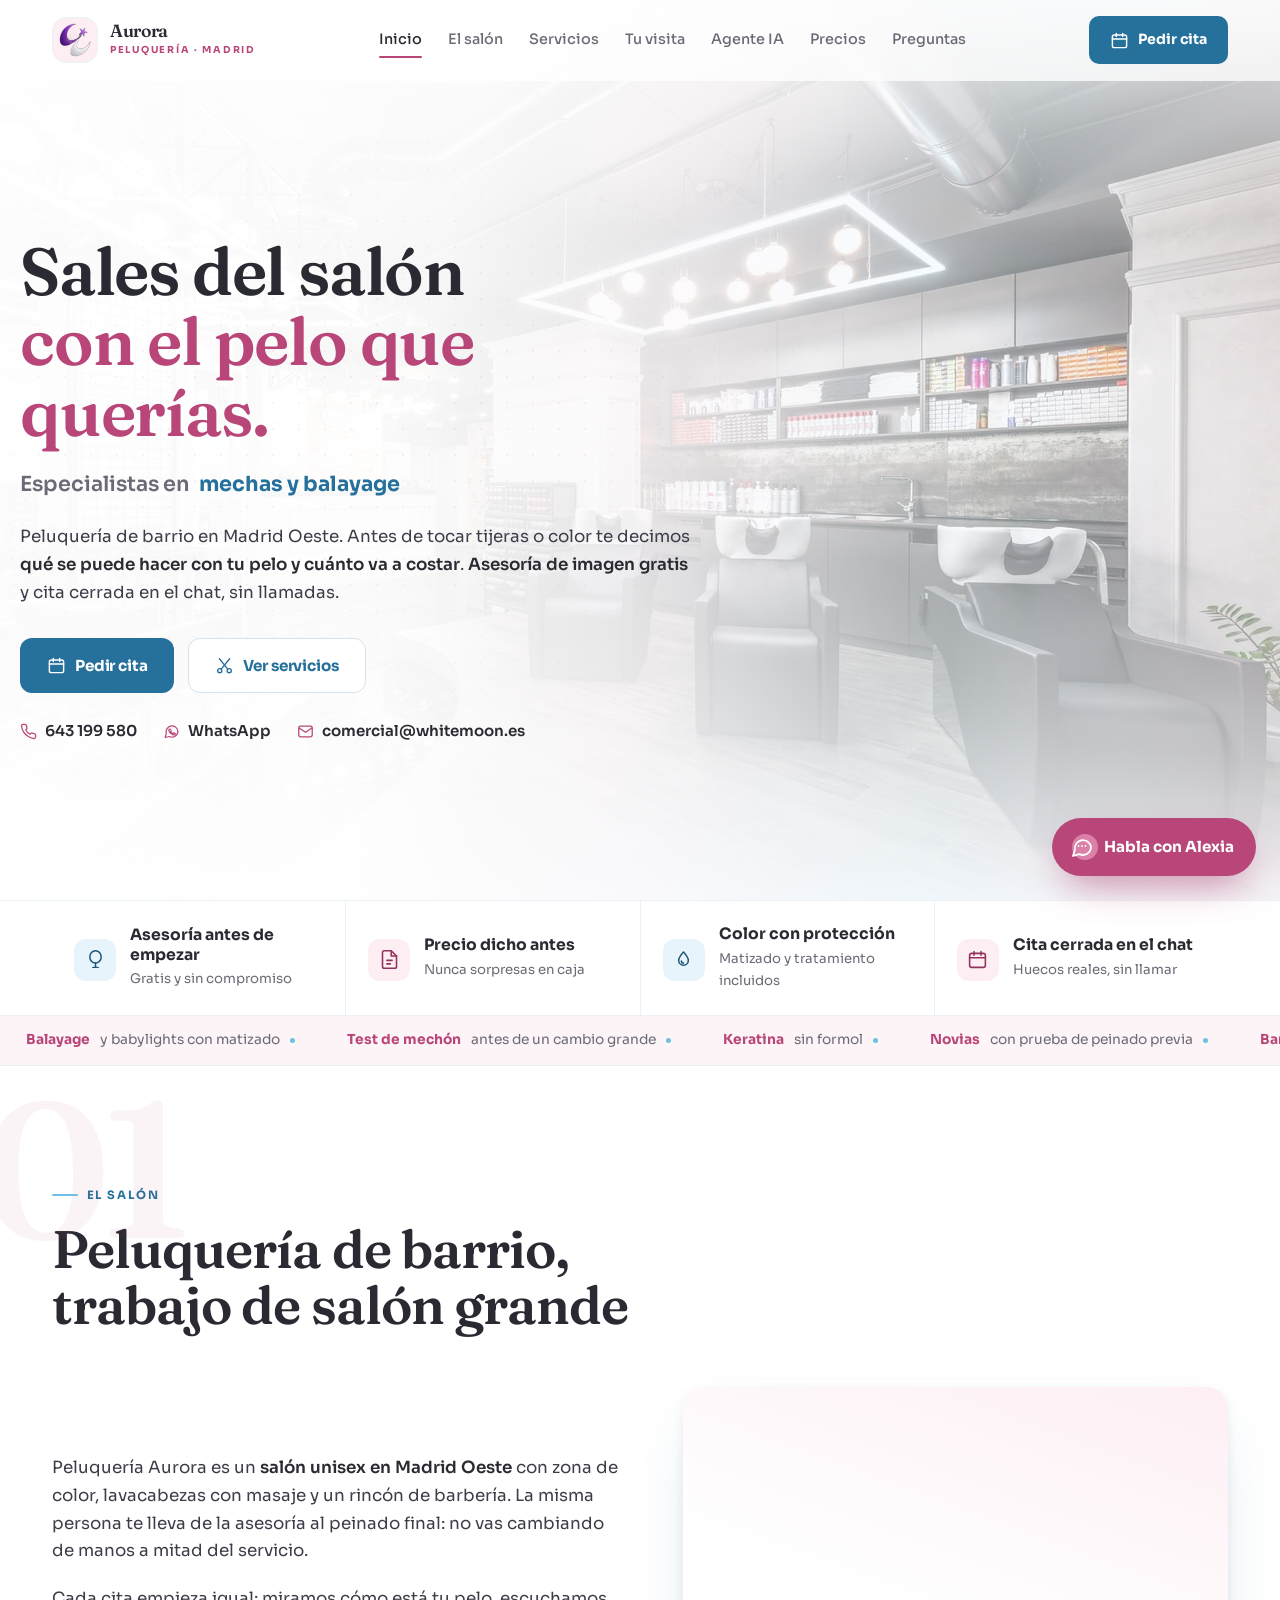
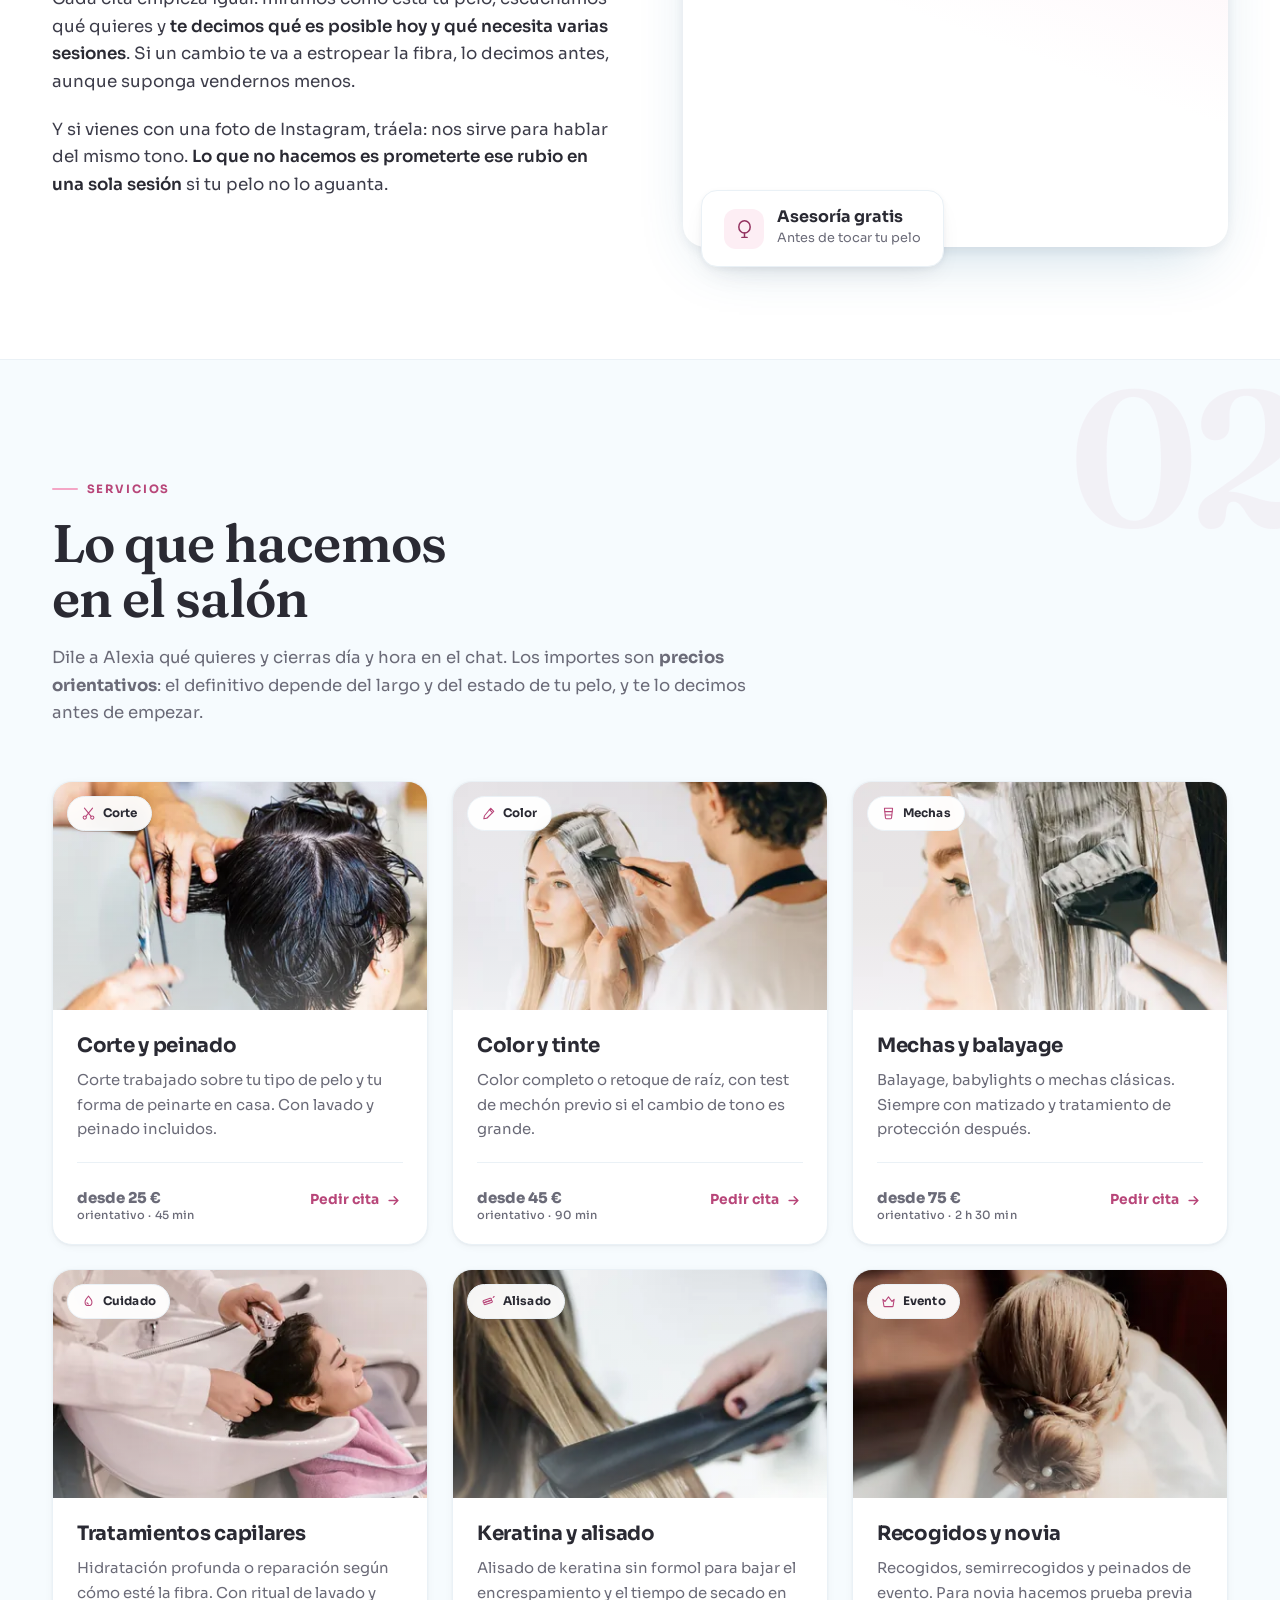
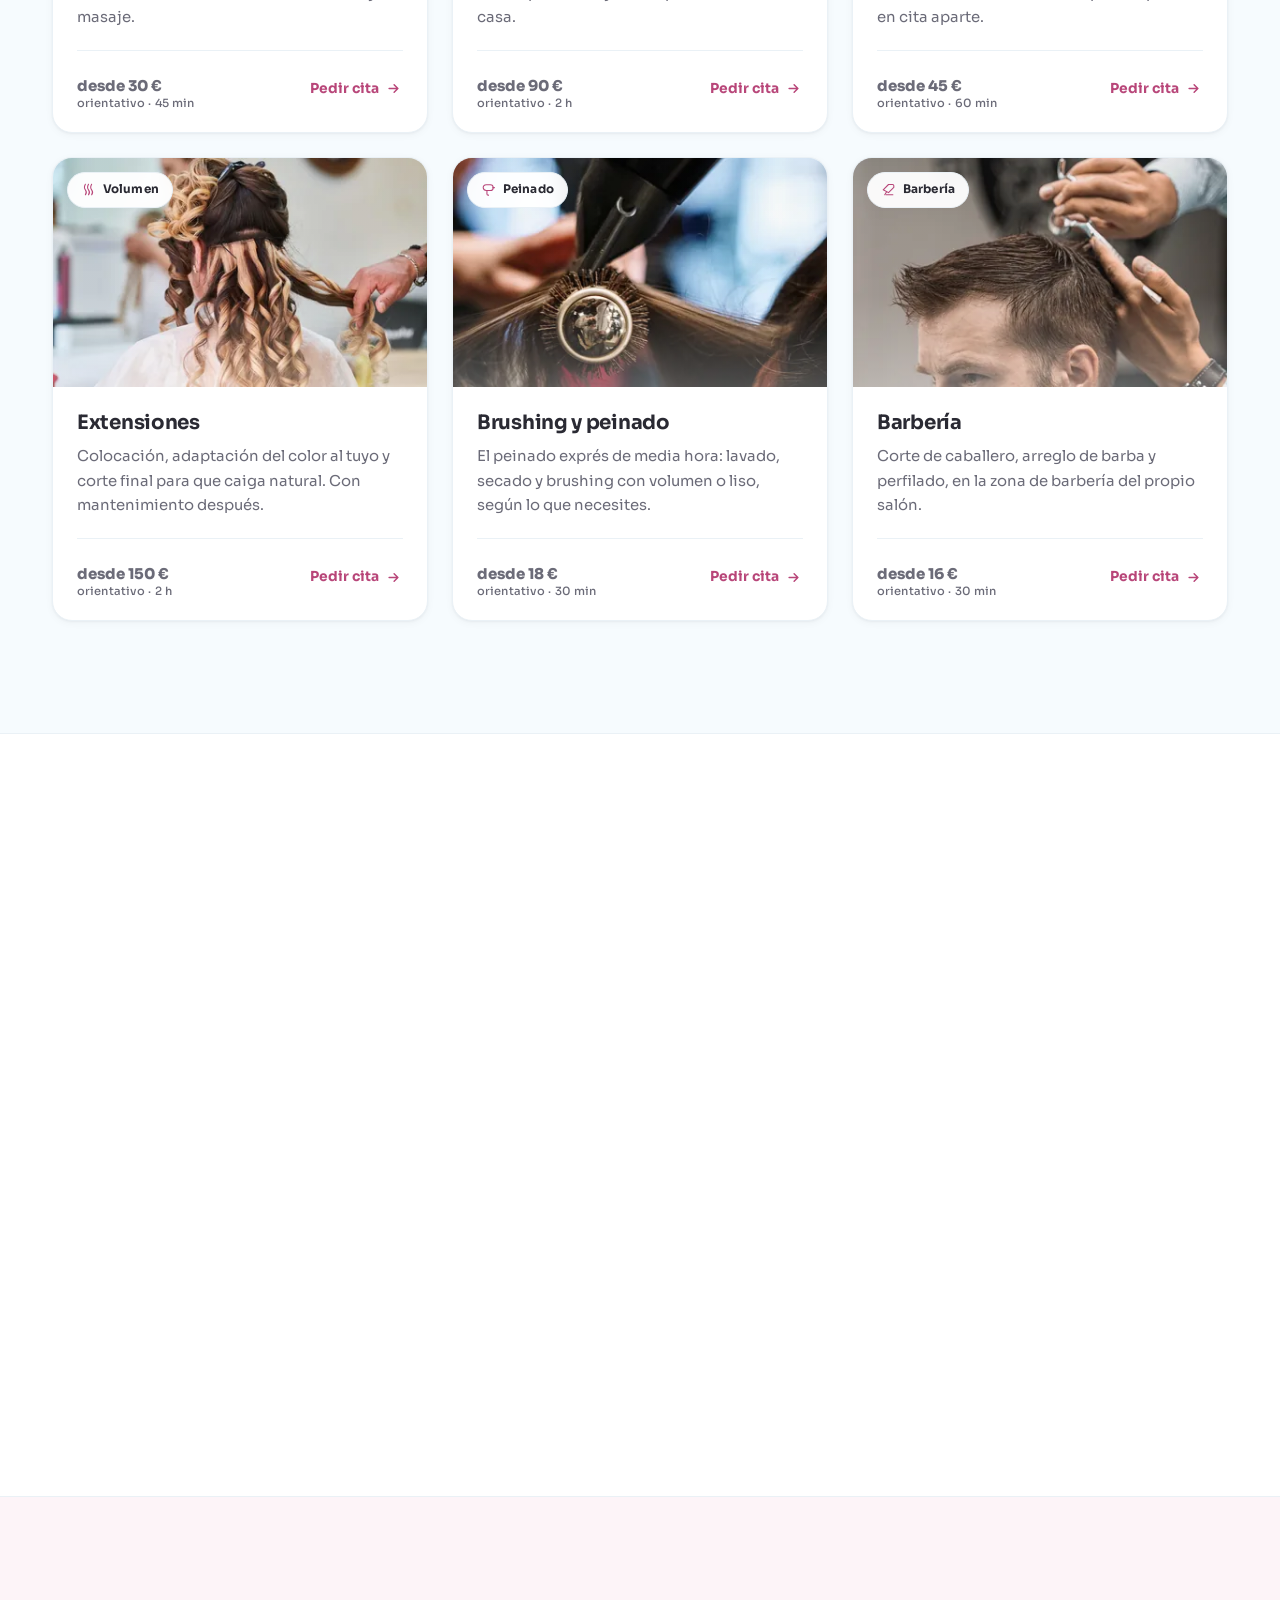
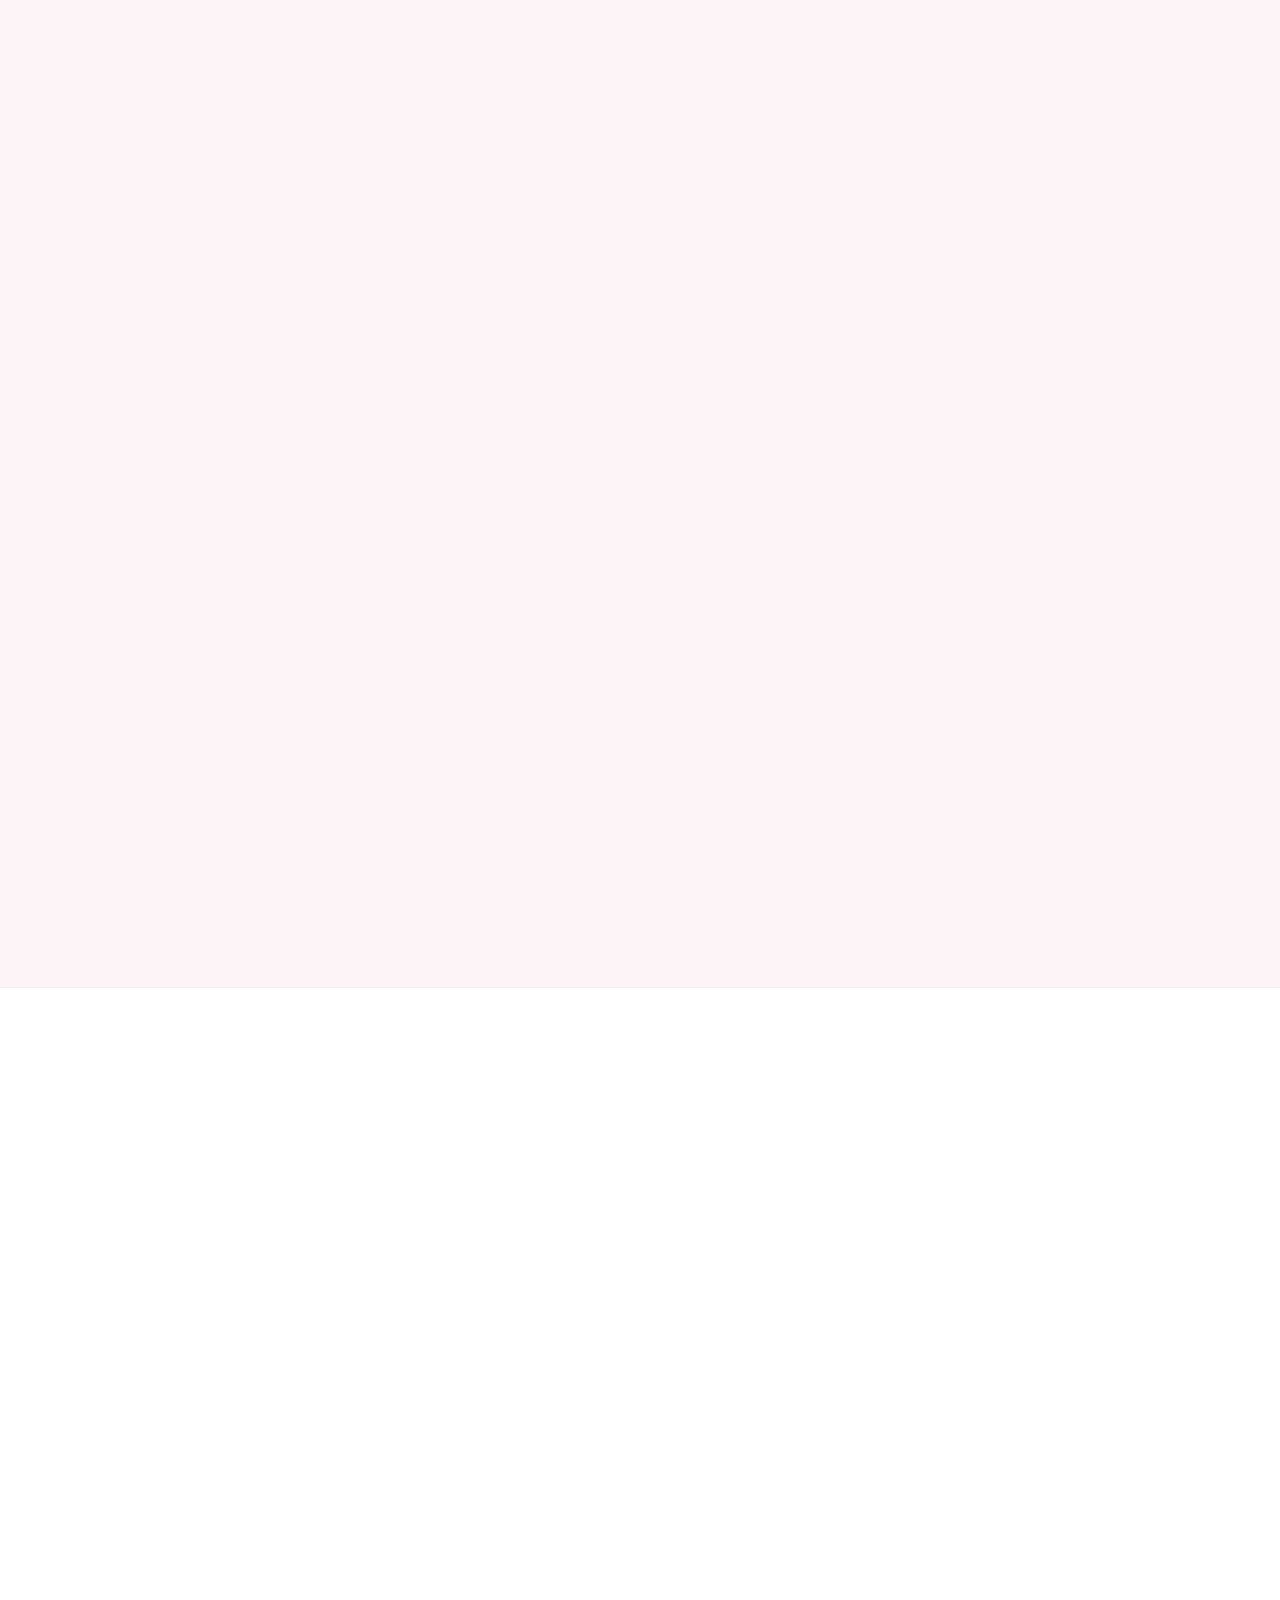
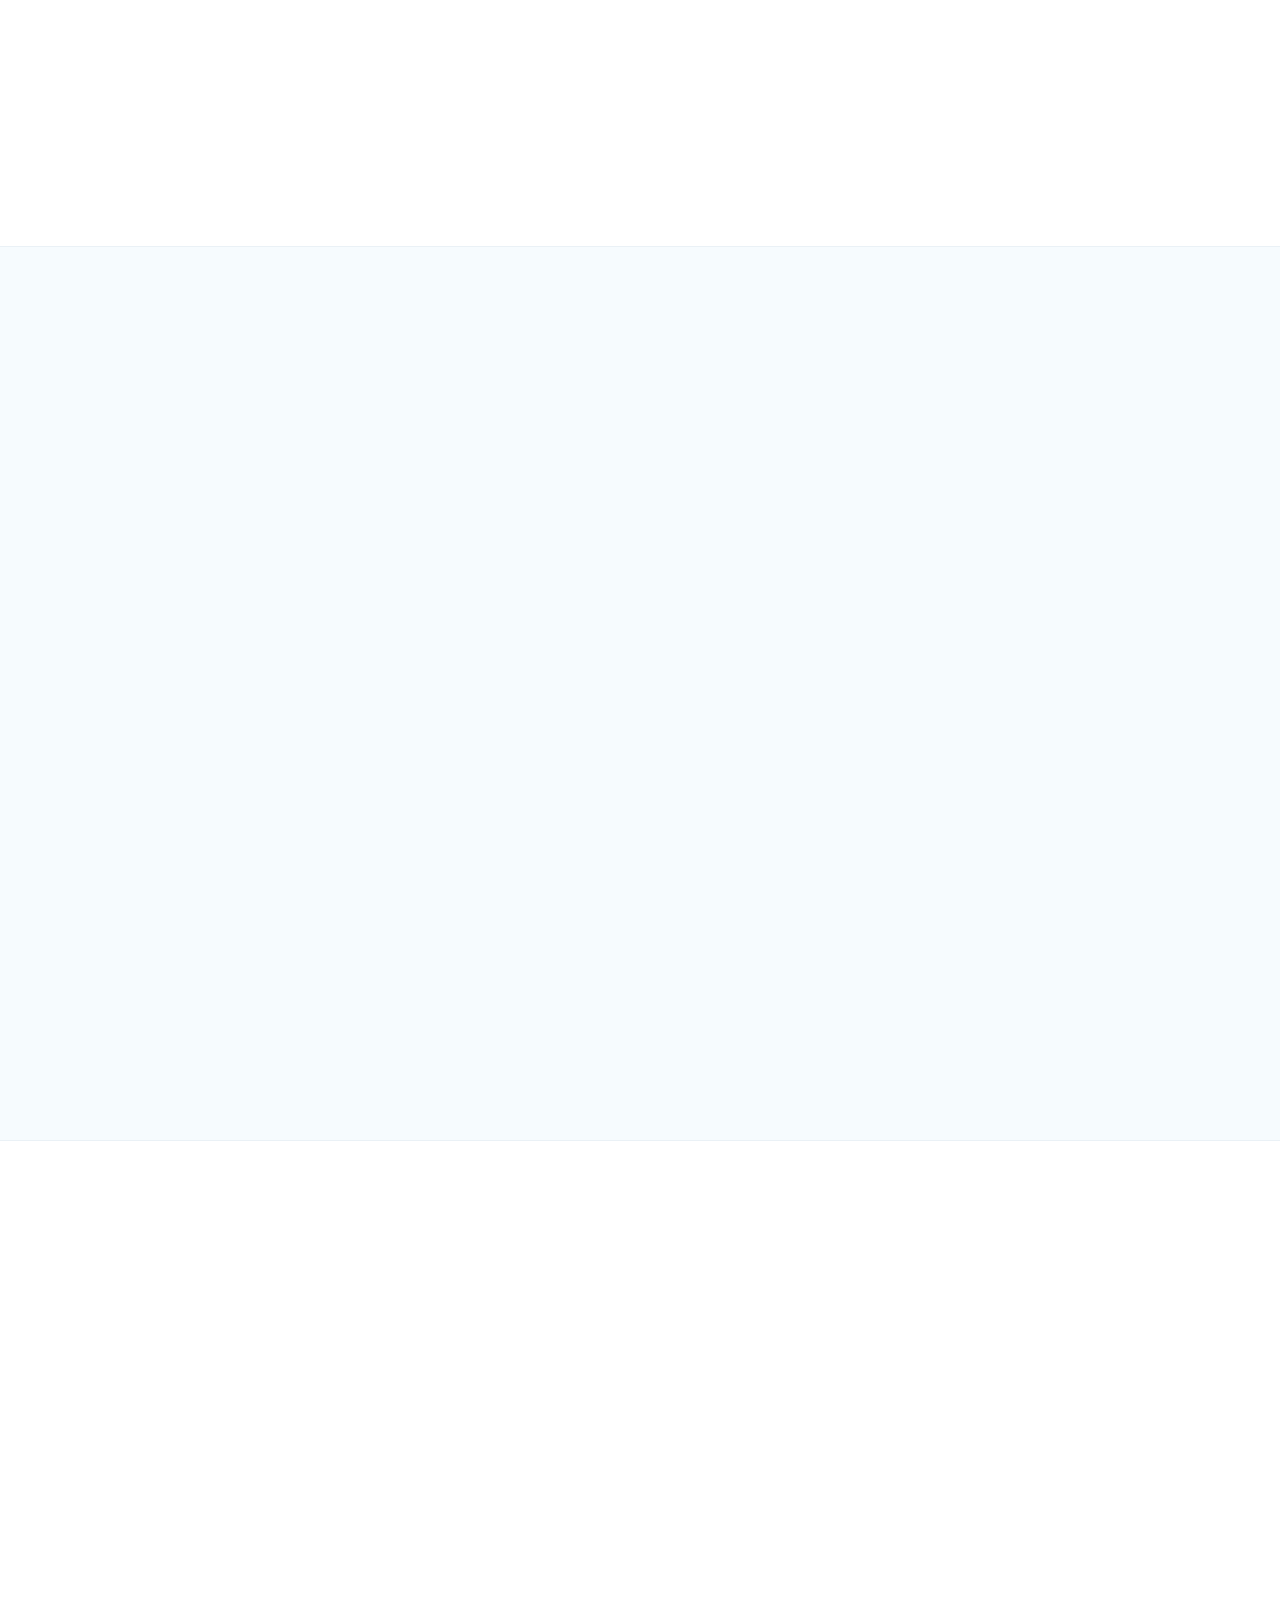
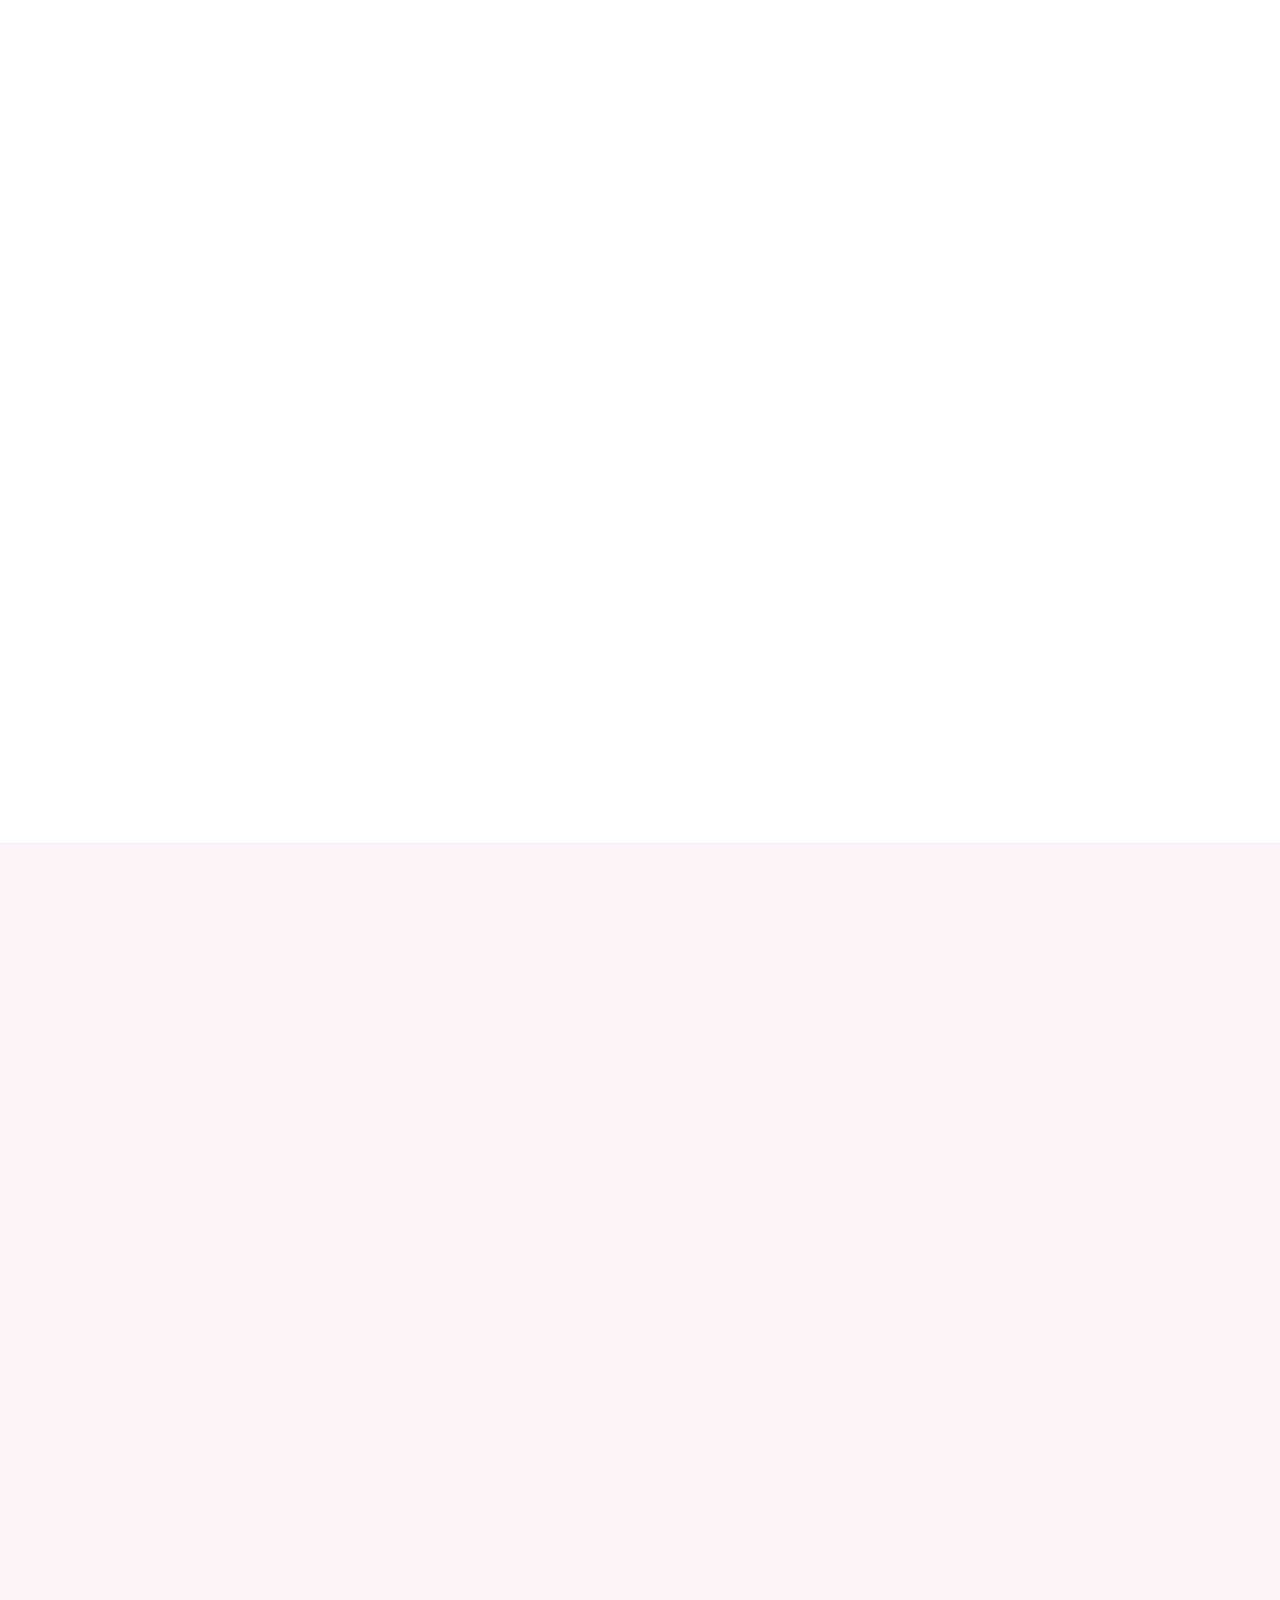
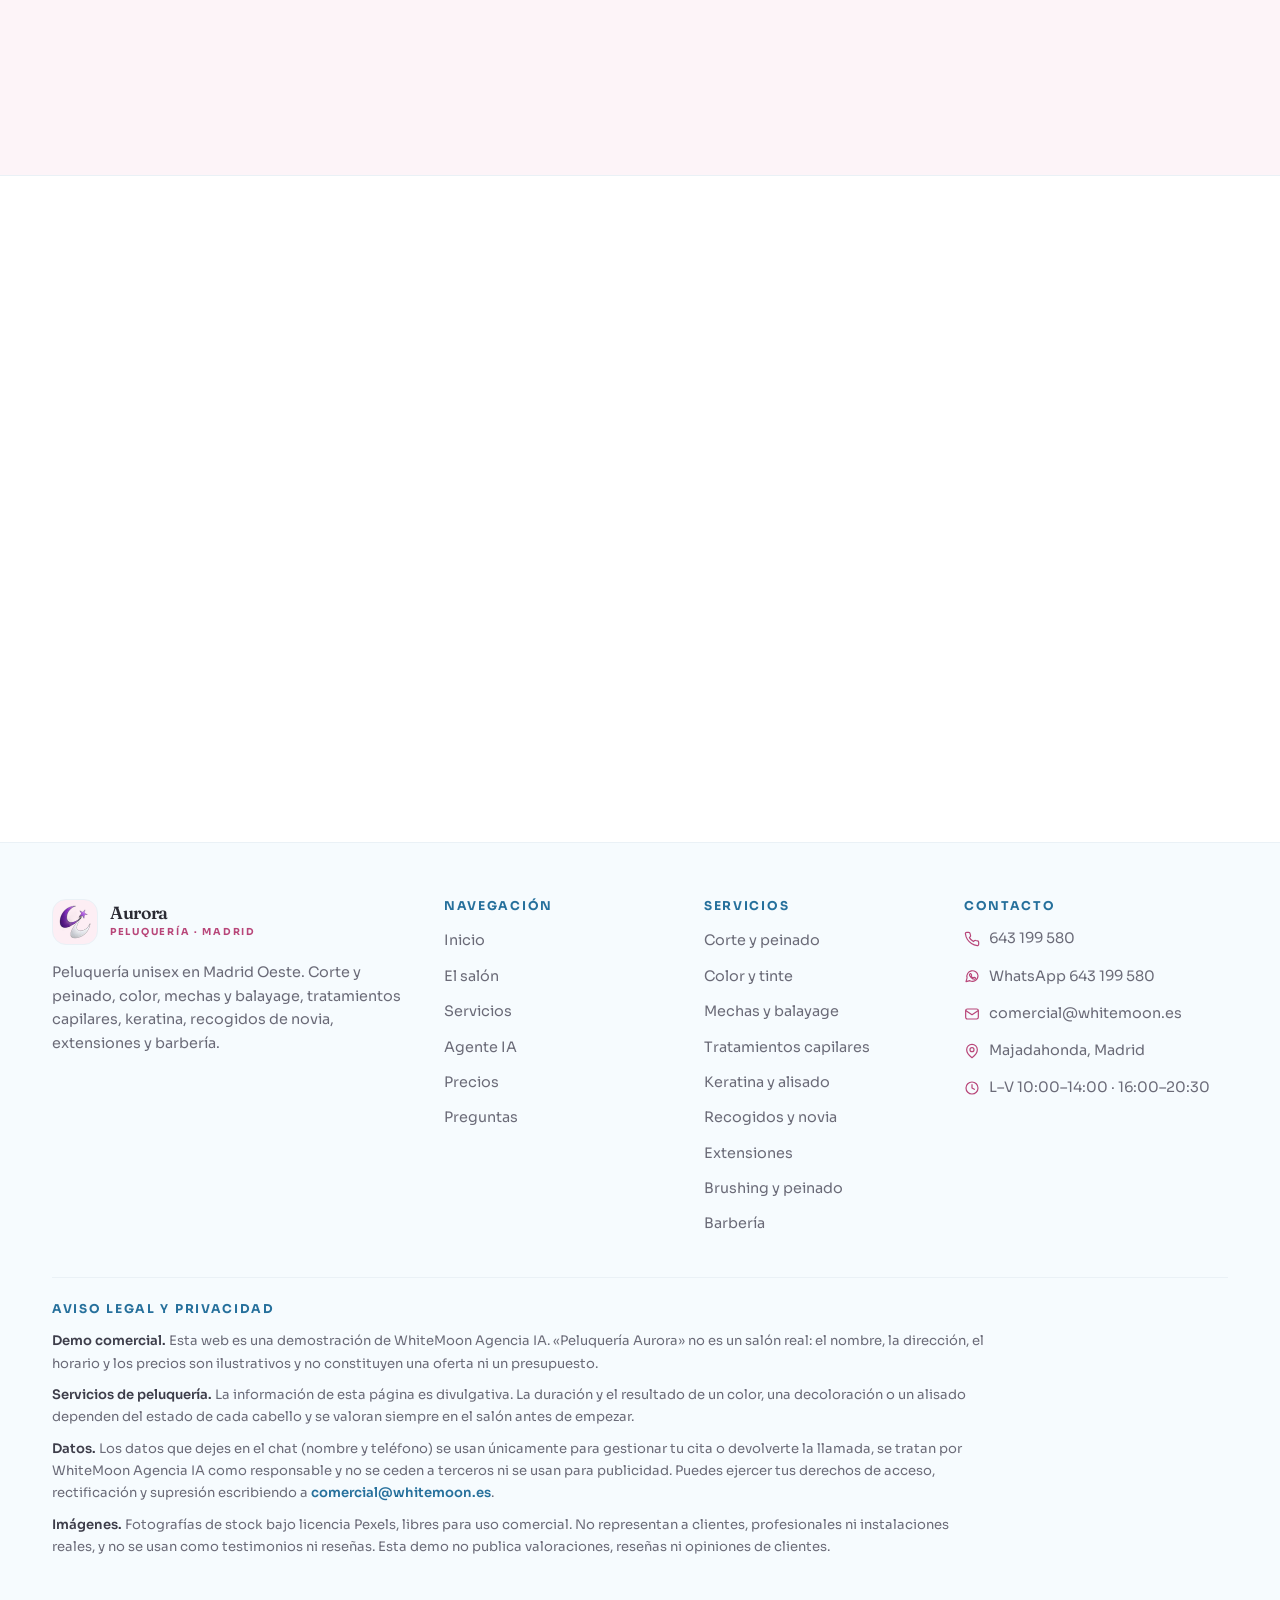
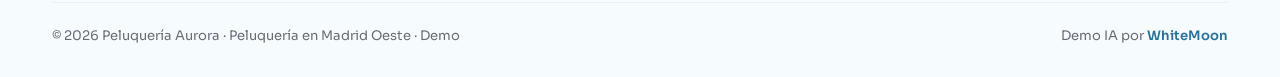
==== commit cd61c8e3: "feat: demo de peluquería Aurora con paleta azul cielo, rosa y blancos Clona la estructura de la demo" ====
--- a/index.html
+++ b/index.html
@@ -2,706 +2,919 @@
 <html lang="es">
 <head>
 <meta charset="UTF-8">
-<meta name="viewport" content="width=device-width,initial-scale=1">
-<title>WhiteMoon Peluquería — Estilismo, Color y Barbería en Madrid</title>
-<meta name="description" content="WhiteMoon Peluquería · Cortes, coloración, tratamientos capilares, barbería y peinados de evento. Reserva tu cita online.">
-<meta property="og:title" content="WhiteMoon Peluquería">
-<meta property="og:description" content="Estilismo, color, barbería y tratamientos capilares en Madrid.">
-<link href="https://fonts.googleapis.com/css2?family=Outfit:wght@300;400;500;600;700;800;900&display=swap" rel="stylesheet">
+<meta name="viewport" content="width=device-width, initial-scale=1">
+
+<!-- ===================== SEO / GEO / AEO ===================== -->
+<title>Color, mechas y corte en Madrid Oeste · Peluquería Aurora</title>
+<meta name="description" content="Peluquería en Madrid Oeste: corte, color, mechas y balayage, keratina, alisados, recogidos de novia, extensiones y barbería. Reserva cita con Alexia.">
+<link rel="canonical" href="https://nexusforgeia.github.io/WHITEMOON-PELUQUERIAS/">
+<meta name="robots" content="index, follow, max-image-preview:large">
+<meta name="author" content="WhiteMoon">
+<meta name="theme-color" content="#ffffff">
+
+<!-- Geo -->
+<meta name="geo.region" content="ES-MD">
+<meta name="geo.placename" content="Majadahonda, Madrid">
+<meta name="geo.position" content="40.4730;-3.8720">
+<meta name="ICBM" content="40.4730, -3.8720">
+
+<!-- Open Graph / Twitter -->
+<meta property="og:type" content="website">
+<meta property="og:site_name" content="Peluquería Aurora">
+<meta property="og:locale" content="es_ES">
+<meta property="og:title" content="Color, mechas y corte en Madrid Oeste · Peluquería Aurora">
+<meta property="og:description" content="Peluquería en Madrid Oeste: corte, color, mechas y balayage, keratina, alisados, recogidos de novia, extensiones y barbería. Reserva cita con Alexia.">
+<meta property="og:url" content="https://nexusforgeia.github.io/WHITEMOON-PELUQUERIAS/">
+<meta property="og:image" content="https://nexusforgeia.github.io/WHITEMOON-PELUQUERIAS/assets/og.jpg">
+<meta property="og:image:width" content="1200">
+<meta property="og:image:height" content="630">
+<meta property="og:image:type" content="image/jpeg">
+<meta property="og:image:alt" content="Interior de un salón de peluquería con sillones, espejos con luces y lavacabezas">
+<meta name="twitter:card" content="summary_large_image">
+<meta name="twitter:title" content="Color, mechas y corte en Madrid Oeste · Peluquería Aurora">
+<meta name="twitter:description" content="Peluquería en Madrid Oeste: corte, color, mechas y balayage, keratina, alisados, recogidos de novia, extensiones y barbería. Reserva cita con Alexia.">
+<meta name="twitter:image" content="https://nexusforgeia.github.io/WHITEMOON-PELUQUERIAS/assets/og.jpg">
+
+<!-- Favicon: tijeras sobre fondo rosa -->
+<link rel="icon" href="data:image/svg+xml,%3Csvg xmlns='http://www.w3.org/2000/svg' viewBox='0 0 32 32'%3E%3Crect width='32' height='32' rx='7' fill='%23fdeef4'/%3E%3Cg fill='none' stroke='%23b84679' stroke-width='2' stroke-linecap='round' stroke-linejoin='round'%3E%3Ccircle cx='8.5' cy='23' r='3'/%3E%3Ccircle cx='23.5' cy='23' r='3'/%3E%3Cpath d='M10.8 20.8 24 6'/%3E%3Cpath d='M21.2 20.8 8 6'/%3E%3C/g%3E%3C/svg%3E">
+<link rel="apple-touch-icon" href="assets/logo-whitemoon.png">
+
+<!-- Fuentes auto-hospedadas (subset latin). Cero peticiones a Google Fonts. -->
+<link rel="preload" as="font" type="font/woff2" href="assets/fonts/fraunces-600-latin.woff2" crossorigin>
+<link rel="preload" as="font" type="font/woff2" href="assets/fonts/sora-400-latin.woff2" crossorigin>
+<link rel="preload" as="font" type="font/woff2" href="assets/fonts/sora-700-latin.woff2" crossorigin>
+
+<!-- CSS crítico en línea: el resto de la hoja deja de bloquear el render -->
 <style>
+@font-face{font-family:'Sora';font-style:normal;font-weight:400;font-display:swap;src:url(assets/fonts/sora-400-latin.woff2) format('woff2')}
+@font-face{font-family:'Sora';font-style:normal;font-weight:500;font-display:swap;src:url(assets/fonts/sora-500-latin.woff2) format('woff2')}
+@font-face{font-family:'Sora';font-style:normal;font-weight:600;font-display:swap;src:url(assets/fonts/sora-600-latin.woff2) format('woff2')}
+@font-face{font-family:'Sora';font-style:normal;font-weight:700;font-display:swap;src:url(assets/fonts/sora-700-latin.woff2) format('woff2')}
+@font-face{font-family:'Sora';font-style:normal;font-weight:800;font-display:swap;src:url(assets/fonts/sora-800-latin.woff2) format('woff2')}
+@font-face{font-family:'Fraunces';font-style:normal;font-weight:600;font-display:swap;src:url(assets/fonts/fraunces-600-latin.woff2) format('woff2')}
+:root{--white:#fff;--bg-az:#f6fbfe;--bg-ro:#fdf4f8;--surface:#fff;--text:#2a2a33;--ink-2:#3d3d4a;--muted:#6b6b78;--azul:#6ec1e4;--azul-dark:#26709c;--azul-deep:#1c5477;--azul-chip:#e8f4fb;--rosa:#f4a6c6;--rosa-dark:#b84679;--rosa-deep:#93325f;--rosa-chip:#fdeef4;--line:#eaf1f6;--line-2:#d5e3ee;--sh-sm:0 1px 2px rgba(42,42,51,.05),0 2px 8px rgba(42,42,51,.04);--sh-md:0 2px 6px rgba(42,42,51,.05),0 12px 28px -12px rgba(42,42,51,.13);--sh-lg:0 4px 12px rgba(42,42,51,.06),0 26px 60px -26px rgba(38,112,156,.3);--display:'Fraunces',Georgia,'Times New Roman',serif;--body:'Sora',system-ui,-apple-system,'Segoe UI',sans-serif;--maxw:1240px;--nav-h:80px}
 *{margin:0;padding:0;box-sizing:border-box}
-:root{
-  --bg:#fdfaf7;--card:#fff;--text:#1a1a2e;--muted:#6b6b7e;--soft:#f4ece4;--line:#ece4dc;
-  --pink:#e91e8c;--purple:#7c3aed;--nude:#d4a574;--green:#22c55e;
-  --grad:linear-gradient(135deg,#e91e8c,#7c3aed);
+html{scroll-behavior:smooth;scroll-padding-top:calc(var(--nav-h) + 16px);-webkit-text-size-adjust:100%}
+body{background:var(--white);color:var(--ink-2);font-family:var(--body);font-size:16px;line-height:1.65;overflow-x:hidden;-webkit-font-smoothing:antialiased}
+a{color:inherit;text-decoration:none}img{max-width:100%;display:block}button,input{font:inherit;color:inherit}
+h1,h2{font-family:var(--display);font-weight:600;color:var(--text);line-height:1.06;letter-spacing:-.018em}
+h3,h4{font-family:var(--body);font-weight:700;color:var(--text);line-height:1.2;letter-spacing:-.015em}
+.wrap{max-width:var(--maxw);margin:0 auto;padding:0 32px}
+.sr-only{position:absolute;width:1px;height:1px;padding:0;margin:-1px;overflow:hidden;clip:rect(0 0 0 0);white-space:nowrap;border:0}
+.btn{display:inline-flex;align-items:center;justify-content:center;gap:9px;font-family:var(--body);font-weight:700;font-size:.95rem;letter-spacing:-.01em;padding:14px 26px;border-radius:12px;border:1.5px solid transparent;background:var(--azul-dark);color:#fff;cursor:pointer}
+.btn svg{width:19px;height:19px;flex-shrink:0}
+.btn--ghost{background:var(--white);color:var(--azul-dark);border-color:var(--line-2)}
+.btn--sm{padding:11px 20px;font-size:.88rem;border-radius:10px}
+.nav{position:fixed;inset:0 0 auto 0;z-index:900;background:rgba(255,255,255,.74);backdrop-filter:blur(14px);border-bottom:1px solid transparent}
+.nav-inner{display:flex;align-items:center;justify-content:space-between;gap:20px;height:var(--nav-h)}
+.brand{display:flex;align-items:center;gap:12px;flex-shrink:0}
+.brand__mark{width:46px;height:46px;border-radius:14px;background:var(--rosa-chip);border:1px solid var(--line);display:grid;place-items:center;flex-shrink:0}
+.brand__mark img{width:32px;height:auto}
+.brand__txt b{font-family:var(--display);font-weight:600;font-size:1.1rem;color:var(--text);line-height:1.1;display:block;letter-spacing:-.02em}
+.brand__txt small{font-family:var(--body);font-weight:700;font-size:.6rem;letter-spacing:.18em;text-transform:uppercase;color:var(--rosa-dark);display:block;margin-top:2px}
+.nav-links{display:flex;align-items:center;gap:26px}
+.nav-links a{font-size:.9rem;font-weight:500;color:var(--muted);position:relative;padding:6px 0}
+.nav-cta{display:flex;align-items:center;gap:14px}
+.burger{display:none;width:44px;height:44px;border-radius:12px;border:1px solid var(--line-2);background:var(--white);cursor:pointer;place-items:center;color:var(--text)}
+.burger svg{width:22px;height:22px}
+.mobile-menu{position:fixed;inset:0;z-index:899;background:rgba(255,255,255,.98);display:flex;flex-direction:column;justify-content:center;align-items:center;gap:8px;opacity:0;pointer-events:none}
+.hero{position:relative;min-height:100svh;display:flex;align-items:center;overflow:hidden;background:var(--bg-az)}
+.hero-bg{position:absolute;inset:0;z-index:0}
+.hero-bg .wash{position:absolute;inset:0;background:radial-gradient(900px 620px at 86% 12%,rgba(110,193,228,.4),transparent 62%),radial-gradient(760px 620px at 96% 88%,rgba(244,166,198,.38),transparent 64%),linear-gradient(180deg,#fff 0%,#f6fbfe 100%)}
+.hero-bg .shot{position:absolute;inset:0;width:100%;height:100%;object-fit:cover;z-index:1}
+.hero-bg .scrim{position:absolute;inset:0;z-index:2;pointer-events:none;background:linear-gradient(100deg,rgba(255,255,255,.985) 0%,rgba(255,255,255,.96) 34%,rgba(252,250,252,.87) 52%,rgba(240,248,253,.56) 74%,rgba(253,244,248,.44) 100%),linear-gradient(180deg,rgba(255,255,255,.86) 0%,rgba(255,255,255,0) 26%,rgba(255,255,255,0) 62%,rgba(246,251,254,.94) 100%)}
+.hero-bg .dots{position:absolute;inset:0;z-index:3;opacity:.5;background-image:radial-gradient(rgba(184,70,121,.15) 1px,transparent 1px);background-size:26px 26px}
+.hero-content{position:relative;z-index:4;width:100%;padding:calc(var(--nav-h) + 44px) 0 44px}
+.hero h1{font-size:clamp(2.35rem,5.4vw,4.15rem);max-width:15ch}
+.hero h1 .accent{color:var(--rosa-dark);display:block}
+.hero-rot{display:flex;align-items:baseline;gap:.5em;flex-wrap:wrap;margin-top:20px;font-family:var(--body);font-weight:600;font-size:clamp(1rem,2.4vw,1.3rem);color:var(--muted)}
+.hero-rot .rot{color:var(--azul-dark);font-weight:700;display:inline-block}
+.hero-desc{max-width:56ch;color:var(--ink-2);font-size:1.05rem;margin-top:22px}
+.hero-desc strong{color:var(--text);font-weight:600}
+.hero-actions{display:flex;gap:14px;margin-top:32px;flex-wrap:wrap}
+.hero-contact{display:flex;gap:10px 26px;flex-wrap:wrap;margin-top:26px;font-size:.94rem;color:var(--muted)}
+.hero-contact a{display:inline-flex;align-items:center;gap:8px;font-weight:600;color:var(--text)}
+.hero-contact svg{width:17px;height:17px;color:var(--rosa-dark);flex-shrink:0}
+.reveal{opacity:0;transform:translateY(28px)}
+.reveal.in{opacity:1;transform:none}
+@media (max-width:1080px){.nav-links{display:none}.nav-cta .btn{display:none}.burger{display:grid}}
+@media (max-width:900px){.wrap{padding:0 22px}}
+@media (max-width:620px){:root{--nav-h:70px}.wrap{padding:0 18px}.hero h1{max-width:none}.hero-actions .btn{flex:1 1 100%}}
+@media (prefers-reduced-motion:reduce){html{scroll-behavior:auto}.reveal{opacity:1!important;transform:none!important}}
+</style>
+<link rel="preload" as="style" href="assets/css/style.css" onload="this.onload=null;this.rel='stylesheet'">
+<noscript><link rel="stylesheet" href="assets/css/style.css"></noscript>
+
+<!-- ===================== JSON-LD ===================== -->
+<script type="application/ld+json">
+{
+  "@context": "https://schema.org",
+  "@type": "HairSalon",
+  "@id": "https://nexusforgeia.github.io/WHITEMOON-PELUQUERIAS/#business",
+  "name": "Peluquería Aurora",
+  "description": "Demo de peluquería en Madrid Oeste: corte y peinado, color y tinte, mechas y balayage, tratamientos capilares, keratina y alisados, recogidos de novia y evento, extensiones y barbería. Negocio ficticio creado por WhiteMoon Agencia IA como demostración comercial.",
+  "url": "https://nexusforgeia.github.io/WHITEMOON-PELUQUERIAS/",
+  "image": "https://nexusforgeia.github.io/WHITEMOON-PELUQUERIAS/assets/og.jpg",
+  "telephone": "+34643199580",
+  "email": "comercial@whitemoon.es",
+  "priceRange": "€€",
+  "disambiguatingDescription": "Salón ficticio de demostración. Nombre, dirección, horario y precios son ilustrativos.",
+  "address": {
+    "@type": "PostalAddress",
+    "streetAddress": "Calle de la Aurora 14",
+    "addressLocality": "Majadahonda",
+    "addressRegion": "Comunidad de Madrid",
+    "postalCode": "28220",
+    "addressCountry": "ES"
+  },
+  "geo": {
+    "@type": "GeoCoordinates",
+    "latitude": 40.473,
+    "longitude": -3.872
+  },
+  "openingHoursSpecification": [
+    {
+      "@type": "OpeningHoursSpecification",
+      "dayOfWeek": ["Monday","Tuesday","Wednesday","Thursday","Friday"],
+      "opens": "10:00",
+      "closes": "14:00"
+    },
+    {
+      "@type": "OpeningHoursSpecification",
+      "dayOfWeek": ["Monday","Tuesday","Wednesday","Thursday","Friday"],
+      "opens": "16:00",
+      "closes": "20:30"
+    }
+  ],
+  "areaServed": [
+    { "@type": "City", "name": "Majadahonda", "sameAs": "https://www.wikidata.org/wiki/Q427505" },
+    { "@type": "City", "name": "Pozuelo de Alarcón", "sameAs": "https://www.wikidata.org/wiki/Q639422" },
+    { "@type": "City", "name": "Las Rozas de Madrid", "sameAs": "https://www.wikidata.org/wiki/Q592747" },
+    { "@type": "City", "name": "Boadilla del Monte", "sameAs": "https://www.wikidata.org/wiki/Q1641013" },
+    { "@type": "City", "name": "Villaviciosa de Odón", "sameAs": "https://www.wikidata.org/wiki/Q1631897" },
+    { "@type": "City", "name": "Villanueva de la Cañada", "sameAs": "https://www.wikidata.org/wiki/Q973325" },
+    { "@type": "City", "name": "Alcorcón", "sameAs": "https://www.wikidata.org/wiki/Q10372" },
+    { "@type": "City", "name": "Móstoles", "sameAs": "https://www.wikidata.org/wiki/Q13077" }
+  ],
+  "hasOfferCatalog": {
+    "@type": "OfferCatalog",
+    "name": "Servicios de peluquería",
+    "itemListElement": [
+      { "@type": "Offer", "itemOffered": { "@type": "Service", "name": "Corte y peinado" } },
+      { "@type": "Offer", "itemOffered": { "@type": "Service", "name": "Color y tinte" } },
+      { "@type": "Offer", "itemOffered": { "@type": "Service", "name": "Mechas y balayage" } },
+      { "@type": "Offer", "itemOffered": { "@type": "Service", "name": "Tratamientos capilares" } },
+      { "@type": "Offer", "itemOffered": { "@type": "Service", "name": "Keratina y alisado" } },
+      { "@type": "Offer", "itemOffered": { "@type": "Service", "name": "Recogidos y peinados de novia" } },
+      { "@type": "Offer", "itemOffered": { "@type": "Service", "name": "Extensiones" } },
+      { "@type": "Offer", "itemOffered": { "@type": "Service", "name": "Brushing y peinado exprés" } },
+      { "@type": "Offer", "itemOffered": { "@type": "Service", "name": "Barbería" } }
+    ]
+  }
 }
-html,body{font-family:'Outfit',sans-serif;background:var(--bg);color:var(--text);line-height:1.55;-webkit-font-smoothing:antialiased;overflow-x:hidden}
-
-/* ============ SITE ============ */
-.site-header{position:sticky;top:0;z-index:50;background:rgba(255,255,255,.92);backdrop-filter:blur(12px);border-bottom:1px solid var(--line)}
-.nav{max-width:1180px;margin:0 auto;padding:16px 24px;display:flex;align-items:center;justify-content:space-between;gap:24px}
-.brand{display:flex;align-items:center;gap:10px;font-weight:800;font-size:1.15rem;letter-spacing:-.01em}
-.brand-icon{width:38px;height:38px;border-radius:12px;background:var(--grad);display:flex;align-items:center;justify-content:center;font-size:1.2rem;box-shadow:0 4px 14px rgba(233,30,140,.25)}
-.brand b{color:var(--pink)}
-.nav-links{display:flex;gap:28px;align-items:center}
-.nav-links a{color:var(--text);text-decoration:none;font-weight:500;font-size:.92rem;transition:color .2s}
-.nav-links a:hover{color:var(--pink)}
-.nav-cta{background:var(--grad);color:#fff;padding:10px 20px;border-radius:24px;font-weight:600;font-size:.88rem;border:none;cursor:pointer;font-family:inherit;box-shadow:0 4px 14px rgba(233,30,140,.3);transition:transform .2s}
-.nav-cta:hover{transform:translateY(-1px)}
-.nav-burger{display:none;background:none;border:none;font-size:1.5rem;cursor:pointer;color:var(--text);padding:6px}
-
-.hero{max-width:1180px;margin:0 auto;padding:60px 24px 50px;display:grid;grid-template-columns:1.05fr 1fr;gap:48px;align-items:center;position:relative}
-.hero::before{content:'';position:absolute;inset:0;background:radial-gradient(circle at 20% 30%,rgba(233,30,140,.08),transparent 50%),radial-gradient(circle at 80% 70%,rgba(124,58,237,.06),transparent 50%);pointer-events:none;z-index:-1}
-.hero-text{text-align:left}
-.hero-eyebrow{display:inline-block;background:rgba(233,30,140,.08);color:var(--pink);padding:6px 16px;border-radius:20px;font-size:.78rem;font-weight:600;margin-bottom:20px;letter-spacing:.04em;text-transform:uppercase}
-.hero h1{font-size:3.2rem;font-weight:800;letter-spacing:-.025em;line-height:1.08;margin-bottom:20px;background:linear-gradient(135deg,#1a1a2e 0%,#7c3aed 60%,#e91e8c 100%);-webkit-background-clip:text;-webkit-text-fill-color:transparent;background-clip:text}
-.hero p{max-width:560px;margin:0 0 32px;color:var(--muted);font-size:1.08rem;font-weight:300}
-.hero-cta{background:var(--grad);color:#fff;padding:16px 36px;border-radius:30px;font-weight:600;font-size:1rem;border:none;cursor:pointer;font-family:inherit;box-shadow:0 10px 30px rgba(233,30,140,.35);transition:transform .2s}
-.hero-cta:hover{transform:translateY(-2px)}
-.hero-img{position:relative;border-radius:24px;overflow:hidden;box-shadow:0 24px 60px rgba(124,58,237,.18);aspect-ratio:4/5}
-.hero-img img{width:100%;height:100%;object-fit:cover;display:block}
-
-.stats{max-width:1180px;margin:0 auto;padding:0 24px 80px;display:grid;grid-template-columns:repeat(3,1fr);gap:24px}
-.stat{background:var(--card);border:1px solid var(--line);border-radius:20px;padding:32px 24px;text-align:center;transition:transform .25s,box-shadow .25s}
-.stat:hover{transform:translateY(-4px);box-shadow:0 14px 40px rgba(124,58,237,.08)}
-.stat-num{font-size:2.6rem;font-weight:800;background:var(--grad);-webkit-background-clip:text;-webkit-text-fill-color:transparent;background-clip:text;line-height:1;letter-spacing:-.02em}
-.stat-label{margin-top:8px;color:var(--muted);font-size:.92rem;font-weight:500}
-
-.section{max-width:1180px;margin:0 auto;padding:60px 24px}
-.section-head{text-align:center;margin-bottom:48px}
-.section-head h2{font-size:2.3rem;font-weight:800;letter-spacing:-.02em;margin-bottom:12px}
-.section-head p{color:var(--muted);max-width:560px;margin:0 auto}
-
-.services{display:grid;grid-template-columns:repeat(3,1fr);gap:22px}
-.service{background:var(--card);border:1px solid var(--line);border-radius:20px;overflow:hidden;transition:transform .25s,box-shadow .25s,border-color .25s;display:flex;flex-direction:column}
-.service:hover{transform:translateY(-4px);box-shadow:0 14px 40px rgba(233,30,140,.08);border-color:rgba(233,30,140,.2)}
-.service-img{width:100%;aspect-ratio:4/3;overflow:hidden;background:#f4ece4}
-.service-img img{width:100%;height:100%;object-fit:cover;display:block;transition:transform .5s}
-.service:hover .service-img img{transform:scale(1.05)}
-.service-body{padding:22px 22px 26px}
-.service-icon{width:44px;height:44px;border-radius:12px;background:linear-gradient(135deg,rgba(233,30,140,.12),rgba(124,58,237,.12));display:flex;align-items:center;justify-content:center;font-size:1.3rem;margin-bottom:14px}
-.service h3{font-size:1.1rem;font-weight:700;margin-bottom:6px}
-.service p{color:var(--muted);font-size:.9rem}
-
-.gallery{display:grid;grid-template-columns:repeat(3,1fr);gap:14px}
-.gallery-item{aspect-ratio:1/1;border-radius:16px;overflow:hidden;position:relative;cursor:pointer}
-.gallery-item img{width:100%;height:100%;object-fit:cover;display:block;transition:transform .5s}
-.gallery-item:hover img{transform:scale(1.07)}
-.gallery-item::after{content:'';position:absolute;inset:0;background:linear-gradient(180deg,transparent 60%,rgba(0,0,0,.25));opacity:0;transition:opacity .3s}
-.gallery-item:hover::after{opacity:1}
-
-.team{display:grid;grid-template-columns:repeat(3,1fr);gap:24px}
-.member{background:var(--card);border:1px solid var(--line);border-radius:20px;padding:28px 24px;text-align:center;transition:transform .25s,box-shadow .25s}
-.member:hover{transform:translateY(-4px);box-shadow:0 14px 40px rgba(124,58,237,.08)}
-.member-photo{width:120px;height:120px;border-radius:50%;overflow:hidden;margin:0 auto 16px;border:3px solid #fff;box-shadow:0 8px 24px rgba(124,58,237,.15)}
-.member-photo img{width:100%;height:100%;object-fit:cover;display:block}
-.member h4{font-size:1.1rem;font-weight:700;margin-bottom:4px}
-.member span{color:var(--pink);font-size:.86rem;font-weight:500}
-
-.site-footer{background:var(--text);color:#aaa;padding:40px 24px;text-align:center;margin-top:60px}
-.site-footer .brand{justify-content:center;color:#fff;margin-bottom:14px}
-.site-footer p{font-size:.88rem;margin-bottom:6px}
-.site-footer small{color:#666;font-size:.78rem}
-
-/* ============ WIDGET ============ */
-.fab{position:fixed;bottom:24px;right:24px;width:64px;height:64px;border-radius:50%;background:var(--grad);border:none;cursor:pointer;box-shadow:0 10px 32px rgba(233,30,140,.45);display:flex;align-items:center;justify-content:center;font-size:1.7rem;z-index:998;transition:transform .2s,opacity .2s;animation:fabPulse 2.4s infinite}
-.fab:hover{transform:scale(1.06)}
-.fab.hidden{opacity:0;pointer-events:none;transform:scale(.85)}
-@keyframes fabPulse{0%,100%{box-shadow:0 10px 32px rgba(233,30,140,.45),0 0 0 0 rgba(233,30,140,.5)}50%{box-shadow:0 10px 32px rgba(233,30,140,.45),0 0 0 16px rgba(233,30,140,0)}}
-
-.teaser{position:fixed;bottom:104px;right:24px;background:#fff;color:var(--text);padding:12px 40px 12px 18px;border-radius:18px 18px 4px 18px;box-shadow:0 12px 32px rgba(0,0,0,.14);font-size:.86rem;font-weight:500;max-width:260px;z-index:997;animation:teaserIn .4s ease-out;border:1px solid var(--line)}
-.teaser-close{position:absolute;top:6px;right:8px;width:22px;height:22px;border-radius:50%;background:var(--soft);border:none;cursor:pointer;font-size:.82rem;color:var(--muted);display:flex;align-items:center;justify-content:center}
-.teaser-close:hover{background:var(--line)}
-@keyframes teaserIn{from{opacity:0;transform:translateY(8px)}to{opacity:1;transform:none}}
-.teaser.hide{display:none}
-
-.chat-widget{position:fixed;bottom:24px;right:24px;width:380px;height:600px;max-height:calc(100vh - 48px);background:#0d0d18;border-radius:20px;overflow:hidden;box-shadow:0 24px 70px rgba(0,0,0,.32);z-index:999;display:none;flex-direction:column;animation:slideUp .35s cubic-bezier(.2,.8,.3,1)}
-.chat-widget.open{display:flex}
-@keyframes slideUp{from{opacity:0;transform:translateY(24px) scale(.96)}to{opacity:1;transform:none}}
-.chat-head{background:var(--grad);padding:16px 18px;color:#fff;display:flex;justify-content:space-between;align-items:center;flex-shrink:0}
-.chat-head-info{display:flex;align-items:center;gap:12px}
-.chat-avatar{width:42px;height:42px;border-radius:12px;background:rgba(255,255,255,.18);display:flex;align-items:center;justify-content:center;font-size:1.4rem;backdrop-filter:blur(8px)}
-.chat-head-name{font-weight:700;font-size:.95rem}
-.chat-head-sub{font-size:.7rem;opacity:.85;display:flex;align-items:center;gap:5px;margin-top:2px}
-.chat-head-sub::before{content:'';width:6px;height:6px;border-radius:50%;background:#22c55e;box-shadow:0 0 0 2px rgba(34,197,94,.3)}
-.chat-close{background:rgba(255,255,255,.16);border:none;color:#fff;width:32px;height:32px;border-radius:50%;cursor:pointer;font-size:1rem;display:flex;align-items:center;justify-content:center;transition:background .2s,opacity .2s}
-.chat-close:hover{background:rgba(255,255,255,.28)}
-.chat-close.hidden{display:none}
-
-.chat-msgs{flex:1;overflow-y:auto;padding:18px;background:#0d0d18;scroll-behavior:smooth;color:#e0e0e0}
-.chat-msgs::-webkit-scrollbar{width:4px}
-.chat-msgs::-webkit-scrollbar-thumb{background:#1e1e2e;border-radius:4px}
-.msg{max-width:86%;margin-bottom:10px;padding:11px 15px;font-size:.84rem;line-height:1.55;animation:msgIn .3s ease-out;white-space:pre-line;border-radius:16px}
-@keyframes msgIn{from{opacity:0;transform:translateY(8px)}to{opacity:1;transform:none}}
-.msg.bot{background:rgba(124,58,237,.1);border:1px solid rgba(124,58,237,.2);color:#e0e0e0;border-radius:16px 16px 16px 4px}
-.msg.user{background:var(--grad);color:#fff;margin-left:auto;border-radius:16px 16px 4px 16px}
-.quick-btns{display:flex;flex-wrap:wrap;gap:6px;margin-bottom:10px}
-.quick-btn{background:rgba(124,58,237,.06);border:1px solid rgba(124,58,237,.25);color:#a78bfa;border-radius:20px;padding:7px 14px;font-size:.76rem;cursor:pointer;font-family:inherit;font-weight:500;transition:all .2s}
-.quick-btn:hover{background:var(--purple);color:#fff;transform:translateY(-1px)}
-.quick-btn.primary{background:var(--grad);color:#fff;border:none;font-size:.82rem;padding:9px 18px}
-
-.typing{display:inline-flex;gap:4px;padding:11px 15px;background:rgba(124,58,237,.1);border:1px solid rgba(124,58,237,.2);border-radius:16px 16px 16px 4px;margin-bottom:10px;align-items:center}
-.typing span{width:6px;height:6px;border-radius:50%;background:#a78bfa;animation:typingBounce 1.2s infinite}
-.typing span:nth-child(2){animation-delay:.15s}
-.typing span:nth-child(3){animation-delay:.3s}
-@keyframes typingBounce{0%,60%,100%{transform:translateY(0);opacity:.4}30%{transform:translateY(-5px);opacity:1}}
-
-.price-table{background:#15151f;border:1px solid #1e1e2e;border-radius:14px;padding:14px;margin-bottom:10px;font-size:.8rem}
-.price-row{display:flex;justify-content:space-between;align-items:center;padding:7px 0;border-bottom:1px solid #1e1e2e}
-.price-row:last-child{border-bottom:none}
-.price-row span:first-child{color:#cfcfe0}
-.price-row span:last-child{color:#22c55e;font-weight:600}
-
-.summary-card{background:#15151f;border:1px solid rgba(124,58,237,.3);border-radius:14px;padding:14px;margin-bottom:10px;font-size:.82rem}
-.summary-row{display:flex;justify-content:space-between;padding:6px 0;border-bottom:1px solid #1e1e2e;gap:10px}
-.summary-row:last-child{border-bottom:none}
-.summary-row span:first-child{color:#9ba3af}
-.summary-row span:last-child{color:#fff;font-weight:500;text-align:right}
-
-.chat-input{padding:12px;border-top:1px solid #1e1e2e;display:flex;gap:8px;background:#111119;flex-shrink:0}
-.chat-input input{flex:1;background:#0d0d18;border:1px solid #1e1e2e;border-radius:22px;padding:11px 16px;font-size:.88rem;color:#fff;font-family:inherit;outline:none;transition:border .2s;min-width:0}
-.chat-input input:focus{border-color:var(--purple)}
-.chat-input input::placeholder{color:#555}
-.send-btn{width:42px;height:42px;border-radius:50%;background:var(--grad);border:none;cursor:pointer;display:flex;align-items:center;justify-content:center;flex-shrink:0;box-shadow:0 3px 12px rgba(233,30,140,.3);transition:transform .2s}
-.send-btn:hover{transform:scale(1.06)}
-.send-btn svg{width:16px;height:16px;stroke:#fff;fill:none;stroke-width:2}
-.chat-footer{text-align:center;padding:8px;font-size:.6rem;color:#555;background:#111119;border-top:1px solid rgba(255,255,255,.04)}
-.chat-footer a{color:#7c3aed;text-decoration:none}
-
-.wa-confirm{background:rgba(34,197,94,.08);border:1px solid rgba(34,197,94,.25);border-radius:14px;padding:16px;margin-bottom:10px;text-align:center}
-.wa-confirm .wa-icon{font-size:2rem;margin-bottom:6px}
-.wa-confirm .wa-title{font-weight:700;color:#22c55e;font-size:.92rem;margin-bottom:6px}
-.wa-confirm .wa-text{font-size:.78rem;color:#9ba3af;line-height:1.55;margin-bottom:14px}
-.wa-btn{display:inline-block;background:#25d366;color:#fff;text-decoration:none;padding:11px 22px;border-radius:22px;font-size:.86rem;font-weight:600;font-family:inherit;border:none;cursor:pointer;transition:transform .2s;box-shadow:0 4px 14px rgba(37,211,102,.35)}
-.wa-btn:hover{transform:translateY(-1px)}
-
-/* ============ RESPONSIVE ============ */
-@media(max-width:900px){
-  .hero{grid-template-columns:1fr;padding:48px 24px 40px;text-align:center;gap:32px}
-  .hero-text{text-align:center}
-  .hero p{margin-left:auto;margin-right:auto}
-  .hero-img{max-width:420px;margin:0 auto;aspect-ratio:5/4}
-  .services{grid-template-columns:repeat(2,1fr)}
-  .gallery{grid-template-columns:repeat(2,1fr)}
-  .team{grid-template-columns:1fr}
-  .hero h1{font-size:2.4rem}
-  .nav-links{gap:18px}
+</script>
+<script type="application/ld+json">
+{
+  "@context": "https://schema.org",
+  "@type": "FAQPage",
+  "mainEntity": [
+    {
+      "@type": "Question",
+      "name": "¿Cuánto dura una sesión de mechas o balayage?",
+      "acceptedAnswer": {
+        "@type": "Answer",
+        "text": "Entre dos horas y media y tres, según el largo y el punto de partida de tu pelo. Incluye la decoloración, el matizado y un tratamiento de protección antes del peinado final."
+      }
+    },
+    {
+      "@type": "Question",
+      "name": "¿Cómo pido cita?",
+      "acceptedAnswer": {
+        "@type": "Answer",
+        "text": "Con Alexia, el asistente del chat: eliges el servicio, dejas tu nombre y tu teléfono, y después escoges día y hora entre los huecos que quedan libres de verdad. También puedes llamarnos al 643 199 580 o escribir a comercial@whitemoon.es."
+      }
+    },
+    {
+      "@type": "Question",
+      "name": "¿Hacéis prueba de peinado para novias?",
+      "acceptedAnswer": {
+        "@type": "Answer",
+        "text": "Sí, y la recomendamos. Se reserva como una cita aparte unas semanas antes: probamos el recogido con tu velo o tus accesorios y dejamos anotado el resultado para repetirlo exacto el día de la boda."
+      }
+    },
+    {
+      "@type": "Question",
+      "name": "¿Cuánto dura un alisado de keratina?",
+      "acceptedAnswer": {
+        "@type": "Answer",
+        "text": "Entre tres y cinco meses, según tu tipo de pelo y con qué frecuencia lo laves. Con champú sin sulfatos aguanta más. La sesión en el salón son unas dos horas."
+      }
+    },
+    {
+      "@type": "Question",
+      "name": "¿Los precios que aparecen son definitivos?",
+      "acceptedAnswer": {
+        "@type": "Answer",
+        "text": "Son precios orientativos de esta demo. El importe final depende del largo, la densidad y el estado de tu pelo, y te lo decimos antes de empezar, nunca al pasar por caja."
+      }
+    },
+    {
+      "@type": "Question",
+      "name": "¿Hacéis corte de caballero y arreglo de barba?",
+      "acceptedAnswer": {
+        "@type": "Answer",
+        "text": "Sí. Tenemos servicio de barbería dentro del salón: corte de caballero, arreglo y perfilado de barba. Se reserva igual que el resto, desde el chat o por teléfono."
+      }
+    },
+    {
+      "@type": "Question",
+      "name": "¿Puedo ir sin cita?",
+      "acceptedAnswer": {
+        "@type": "Answer",
+        "text": "Puedes intentarlo para un brushing o un corte rápido, pero no te aseguramos hueco. Para color, mechas o keratina hace falta cita sí o sí, porque bloquean el sillón varias horas."
+      }
+    }
+  ]
 }
-@media(max-width:640px){
-  .nav{padding:12px 18px;gap:12px;position:relative}
-  .nav-links{display:none;position:absolute;top:100%;left:0;right:0;background:#fff;flex-direction:column;align-items:stretch;padding:14px 18px;border-bottom:1px solid var(--line);gap:14px;box-shadow:0 8px 18px rgba(0,0,0,.06)}
-  .nav-links.open{display:flex}
-  .nav-links a{padding:6px 0}
-  .nav-burger{display:inline-flex}
-  .nav-cta{padding:9px 16px;font-size:.82rem}
-  .hero{padding:36px 18px 28px}
-  .hero h1{font-size:2rem}
-  .hero p{font-size:.96rem}
-  .hero-img{max-width:100%}
-  .stats{grid-template-columns:1fr;gap:14px;padding-bottom:40px}
-  .section{padding:40px 18px}
-  .section-head{margin-bottom:32px}
-  .section-head h2{font-size:1.7rem}
-  .services{grid-template-columns:1fr}
-  .gallery{grid-template-columns:1fr}
-  .fab{width:56px;height:56px;bottom:18px;right:18px;font-size:1.5rem}
-  .teaser{bottom:88px;right:18px;max-width:200px;font-size:.8rem;padding:10px 36px 10px 14px}
-  .chat-widget{width:100vw;height:100vh;max-height:100vh;bottom:0;right:0;border-radius:0}
+</script>
+<script type="application/ld+json">
+{
+  "@context": "https://schema.org",
+  "@type": "BreadcrumbList",
+  "itemListElement": [
+    { "@type": "ListItem", "position": 1, "name": "Inicio", "item": "https://nexusforgeia.github.io/WHITEMOON-PELUQUERIAS/" },
+    { "@type": "ListItem", "position": 2, "name": "Servicios", "item": "https://nexusforgeia.github.io/WHITEMOON-PELUQUERIAS/#servicios" },
+    { "@type": "ListItem", "position": 3, "name": "Agente IA", "item": "https://nexusforgeia.github.io/WHITEMOON-PELUQUERIAS/#agente-ia" },
+    { "@type": "ListItem", "position": 4, "name": "Precios", "item": "https://nexusforgeia.github.io/WHITEMOON-PELUQUERIAS/#precios" },
+    { "@type": "ListItem", "position": 5, "name": "Contacto", "item": "https://nexusforgeia.github.io/WHITEMOON-PELUQUERIAS/#contacto" }
+  ]
 }
-</style>
+</script>
 </head>
 <body>
 
-<!-- ============ SITE ============ -->
-<header class="site-header">
-  <nav class="nav">
-    <div class="brand"><div class="brand-icon">✂️</div>WhiteMoon&nbsp;<b>Peluquería</b></div>
-    <div class="nav-links" id="navLinks">
-      <a href="#servicios" onclick="closeNav()">Servicios</a>
-      <a href="#galeria" onclick="closeNav()">Galería</a>
-      <a href="#equipo" onclick="closeNav()">Equipo</a>
-      <a href="#contacto" onclick="closeNav()">Contacto</a>
-    </div>
-    <button class="nav-burger" onclick="toggleNav()" aria-label="Abrir menú">☰</button>
-    <button class="nav-cta" onclick="toggleChat()">Reservar cita</button>
-  </nav>
+<!-- ===================== SPRITE DE ICONOS ===================== -->
+<svg width="0" height="0" style="position:absolute" aria-hidden="true" focusable="false">
+  <symbol id="ic-scissors" viewBox="0 0 24 24" fill="none" stroke="currentColor" stroke-width="1.7" stroke-linecap="round" stroke-linejoin="round"><circle cx="6" cy="18.5" r="2.6"/><circle cx="18" cy="18.5" r="2.6"/><path d="M7.8 16.6 18.5 3.5M16.2 16.6 5.5 3.5"/></symbol>
+  <symbol id="ic-brush" viewBox="0 0 24 24" fill="none" stroke="currentColor" stroke-width="1.7" stroke-linecap="round" stroke-linejoin="round"><path d="M15.4 3.6 20.4 8.6 10.2 18.8a3 3 0 0 1-1.5.8L4.5 20.5l.9-4.2a3 3 0 0 1 .8-1.5z"/><path d="m13.4 5.6 5 5"/></symbol>
+  <symbol id="ic-dryer" viewBox="0 0 24 24" fill="none" stroke="currentColor" stroke-width="1.7" stroke-linecap="round" stroke-linejoin="round"><path d="M3.5 9.5a5 5 0 0 1 5-5h6.5a4.5 4.5 0 0 1 0 9H8.5a5 5 0 0 1-5-4z"/><path d="M9.5 13.5v5.5a2 2 0 0 0 2 2h.5"/><path d="M19 9h2.5"/></symbol>
+  <symbol id="ic-foil" viewBox="0 0 24 24" fill="none" stroke="currentColor" stroke-width="1.7" stroke-linecap="round" stroke-linejoin="round"><path d="M5.5 3.5h13l-1.6 15.2a2 2 0 0 1-2 1.8H9.1a2 2 0 0 1-2-1.8z"/><path d="M6.2 9h11.6M7 14.5h10"/></symbol>
+  <symbol id="ic-drop" viewBox="0 0 24 24" fill="none" stroke="currentColor" stroke-width="1.7" stroke-linecap="round" stroke-linejoin="round"><path d="M12 3.4s5.5 6.1 5.5 9.6a5.5 5.5 0 1 1-11 0c0-3.5 5.5-9.6 5.5-9.6z"/><path d="M9.6 13.6a2.4 2.4 0 0 0 2.4 2.4"/></symbol>
+  <symbol id="ic-iron" viewBox="0 0 24 24" fill="none" stroke="currentColor" stroke-width="1.7" stroke-linecap="round" stroke-linejoin="round"><rect x="3" y="8.5" width="14" height="3.4" rx="1.7" transform="rotate(-18 10 10.2)"/><rect x="4.4" y="12" width="14" height="3.4" rx="1.7" transform="rotate(-18 11.4 13.7)"/><path d="M19.5 5.5 21 4"/></symbol>
+  <symbol id="ic-crown" viewBox="0 0 24 24" fill="none" stroke="currentColor" stroke-width="1.7" stroke-linecap="round" stroke-linejoin="round"><path d="M3 8.5 6.5 12 12 4.5 17.5 12 21 8.5l-1.6 10.4a1.5 1.5 0 0 1-1.5 1.3H6.1a1.5 1.5 0 0 1-1.5-1.3z"/></symbol>
+  <symbol id="ic-strands" viewBox="0 0 24 24" fill="none" stroke="currentColor" stroke-width="1.7" stroke-linecap="round" stroke-linejoin="round"><path d="M7 3.5c-2 3.5-2 6.5 0 9s2 5.5 0 8M12 3.5c-2 3.5-2 6.5 0 9s2 5.5 0 8M17 3.5c-2 3.5-2 6.5 0 9s2 5.5 0 8"/></symbol>
+  <symbol id="ic-razor" viewBox="0 0 24 24" fill="none" stroke="currentColor" stroke-width="1.7" stroke-linecap="round" stroke-linejoin="round"><path d="M3.5 12.5 12 4h6.5a2 2 0 0 1 2 2v2.5L12 17z"/><path d="M8 20.5h11"/><path d="m9 15.5-3 5"/></symbol>
+  <symbol id="ic-mirror" viewBox="0 0 24 24" fill="none" stroke="currentColor" stroke-width="1.7" stroke-linecap="round" stroke-linejoin="round"><ellipse cx="12" cy="9" rx="6.5" ry="7"/><path d="M12 16v5M9 21h6"/></symbol>
+  <symbol id="ic-check" viewBox="0 0 24 24" fill="none" stroke="currentColor" stroke-width="2.2" stroke-linecap="round" stroke-linejoin="round"><path d="M20 6 9 17l-5-5"/></symbol>
+  <symbol id="ic-shield" viewBox="0 0 24 24" fill="none" stroke="currentColor" stroke-width="1.8" stroke-linecap="round" stroke-linejoin="round"><path d="M12 22s8-4 8-10V5l-8-3-8 3v7c0 6 8 10 8 10z"/><path d="m9 12 2 2 4-4"/></symbol>
+  <symbol id="ic-cert" viewBox="0 0 24 24" fill="none" stroke="currentColor" stroke-width="1.8" stroke-linecap="round" stroke-linejoin="round"><circle cx="12" cy="9" r="5"/><path d="m8.5 13.5-1 7.5 4.5-2.5 4.5 2.5-1-7.5"/></symbol>
+  <symbol id="ic-calendar" viewBox="0 0 24 24" fill="none" stroke="currentColor" stroke-width="1.8" stroke-linecap="round" stroke-linejoin="round"><rect x="3" y="5" width="18" height="16" rx="2.5"/><path d="M3 10h18M8 3v4M16 3v4"/></symbol>
+  <symbol id="ic-phone" viewBox="0 0 24 24" fill="none" stroke="currentColor" stroke-width="1.8" stroke-linecap="round" stroke-linejoin="round"><path d="M22 16.9v3a2 2 0 0 1-2.2 2 19.8 19.8 0 0 1-8.6-3.1 19.5 19.5 0 0 1-6-6A19.8 19.8 0 0 1 2.1 4.2 2 2 0 0 1 4.1 2h3a2 2 0 0 1 2 1.7c.1 1 .4 1.9.7 2.8a2 2 0 0 1-.5 2.1L8.1 9.9a16 16 0 0 0 6 6l1.3-1.3a2 2 0 0 1 2.1-.4c.9.3 1.8.6 2.8.7a2 2 0 0 1 1.7 2z"/></symbol>
+  <symbol id="ic-wa" viewBox="0 0 24 24" fill="none" stroke="currentColor" stroke-width="1.7" stroke-linecap="round" stroke-linejoin="round"><path d="M21 11.5a8.4 8.4 0 0 1-12.2 7.5L3 20.5l1.6-5.6A8.4 8.4 0 1 1 21 11.5z"/><path d="M8.8 9c.2-.5.4-.5.7-.5h.6c.2 0 .4 0 .6.5l.7 1.6c.1.3 0 .5-.1.7l-.4.5c-.1.2-.3.4-.1.7a6 6 0 0 0 2.7 2.3c.3.1.5 0 .7-.2l.5-.6c.2-.2.4-.2.6-.1l1.6.8c.2.1.4.2.4.4a1.8 1.8 0 0 1-1.3 1.7 3.7 3.7 0 0 1-2.7-.5 10 10 0 0 1-4.5-4.4 3.5 3.5 0 0 1-.6-2.1c0-.4.3-.7.6-.8z"/></symbol>
+  <symbol id="ic-mail" viewBox="0 0 24 24" fill="none" stroke="currentColor" stroke-width="1.8" stroke-linecap="round" stroke-linejoin="round"><rect x="2.5" y="4.5" width="19" height="15" rx="2.5"/><path d="m3 7 9 6 9-6"/></symbol>
+  <symbol id="ic-pin" viewBox="0 0 24 24" fill="none" stroke="currentColor" stroke-width="1.8" stroke-linecap="round" stroke-linejoin="round"><path d="M20 10c0 6-8 12-8 12s-8-6-8-12a8 8 0 0 1 16 0z"/><circle cx="12" cy="10" r="3"/></symbol>
+  <symbol id="ic-clock" viewBox="0 0 24 24" fill="none" stroke="currentColor" stroke-width="1.8" stroke-linecap="round" stroke-linejoin="round"><circle cx="12" cy="12" r="9"/><path d="M12 7v5l3.5 2"/></symbol>
+  <symbol id="ic-chat" viewBox="0 0 24 24" fill="none" stroke="currentColor" stroke-width="1.8" stroke-linecap="round" stroke-linejoin="round"><path d="M21 12a8 8 0 0 1-11.6 7.1L3 21l1.9-6.4A8 8 0 1 1 21 12z"/><path d="M8.5 11h.01M12 11h.01M15.5 11h.01"/></symbol>
+  <symbol id="ic-send" viewBox="0 0 24 24" fill="none" stroke="currentColor" stroke-width="2" stroke-linecap="round" stroke-linejoin="round"><path d="M22 2 11 13M22 2l-7 20-4-9-9-4 20-7z"/></symbol>
+  <symbol id="ic-close" viewBox="0 0 24 24" fill="none" stroke="currentColor" stroke-width="2" stroke-linecap="round" stroke-linejoin="round"><path d="M18 6 6 18M6 6l12 12"/></symbol>
+  <symbol id="ic-menu" viewBox="0 0 24 24" fill="none" stroke="currentColor" stroke-width="2" stroke-linecap="round" stroke-linejoin="round"><path d="M4 7h16M4 12h16M4 17h16"/></symbol>
+  <symbol id="ic-arrow" viewBox="0 0 24 24" fill="none" stroke="currentColor" stroke-width="2.4" stroke-linecap="round" stroke-linejoin="round"><path d="M5 12h14M13 6l6 6-6 6"/></symbol>
+  <symbol id="ic-file" viewBox="0 0 24 24" fill="none" stroke="currentColor" stroke-width="1.8" stroke-linecap="round" stroke-linejoin="round"><path d="M14 2H6a2 2 0 0 0-2 2v16a2 2 0 0 0 2 2h12a2 2 0 0 0 2-2V8z"/><path d="M14 2v6h6M9 13h6M9 17h4"/></symbol>
+  <symbol id="ic-alert" viewBox="0 0 24 24" fill="none" stroke="currentColor" stroke-width="1.8" stroke-linecap="round" stroke-linejoin="round"><path d="M10.3 3.9 2.5 17.4A2 2 0 0 0 4.2 20.4h15.6a2 2 0 0 0 1.7-3L13.7 3.9a2 2 0 0 0-3.4 0z"/><path d="M12 9v4.5M12 17h.01"/></symbol>
+  <symbol id="ic-info" viewBox="0 0 24 24" fill="none" stroke="currentColor" stroke-width="1.8" stroke-linecap="round" stroke-linejoin="round"><circle cx="12" cy="12" r="9"/><path d="M12 11v5M12 8h.01"/></symbol>
+  <symbol id="ic-sparkle" viewBox="0 0 24 24" fill="none" stroke="currentColor" stroke-width="1.7" stroke-linecap="round" stroke-linejoin="round"><path d="M12 3.5 13.9 9 19.5 11l-5.6 2L12 18.5 10.1 13 4.5 11 10.1 9z"/><path d="M18.5 4v3M20 5.5h-3"/></symbol>
+  <symbol id="ic-heart" viewBox="0 0 24 24" fill="none" stroke="currentColor" stroke-width="1.8" stroke-linecap="round" stroke-linejoin="round"><path d="M20.4 5.6a5.2 5.2 0 0 0-7.4 0L12 6.6l-1-1a5.2 5.2 0 1 0-7.4 7.4l1 1 7.4 7.4 7.4-7.4 1-1a5.2 5.2 0 0 0 0-7.4z"/></symbol>
+  <symbol id="ic-bot" viewBox="0 0 24 24" fill="none" stroke="currentColor" stroke-width="1.7" stroke-linecap="round" stroke-linejoin="round"><rect x="3.5" y="7.5" width="17" height="12" rx="3.5"/><path d="M12 3.5v4M8.5 13h.01M15.5 13h.01M9.5 16.4h5"/></symbol>
+</svg>
+
+
+<!-- ===================== NAV ===================== -->
+<header class="nav" id="nav">
+  <div class="wrap nav-inner">
+    <a href="./" class="brand">
+      <span class="brand__mark"><img src="assets/logo-whitemoon.webp" alt="" width="32" height="34" fetchpriority="high" decoding="async"></span>
+      <span class="brand__txt"><b>Aurora</b><small>Peluquería · Madrid</small></span>
+    </a>
+    <nav class="nav-links" id="navLinks" aria-label="Navegación principal">
+      <a href="#top" class="active">Inicio</a>
+      <a href="#salon">El salón</a>
+      <a href="#servicios">Servicios</a>
+      <a href="#proceso">Tu visita</a>
+      <a href="#agente-ia">Agente IA</a>
+      <a href="#precios">Precios</a>
+      <a href="#faq">Preguntas</a>
+    </nav>
+    <div class="nav-cta">
+      <button class="btn btn--sm" data-alexia type="button"><svg aria-hidden="true"><use href="#ic-calendar"/></svg>Pedir cita</button>
+      <button class="burger" id="burger" type="button" aria-label="Abrir menú" aria-expanded="false" aria-controls="mobileMenu"><svg aria-hidden="true"><use href="#ic-menu"/></svg></button>
+    </div>
+  </div>
 </header>
-
-<section class="hero">
-  <div class="hero-text">
-    <div class="hero-eyebrow">✂️ Peluquería · Color · Barbería</div>
-    <h1>Tu estilo,<br>nuestra pasión</h1>
-    <p>WhiteMoon Peluquería · Más de 15 años creando looks únicos con productos premium, técnicas vanguardistas y un equipo experto en estilismo, color y barbería.</p>
-    <button class="hero-cta" onclick="toggleChat()">Pide tu cita ahora</button>
-  </div>
-  <div class="hero-img">
-    <img src="https://images.unsplash.com/photo-1562322140-8baeececf3df?w=1400&q=80" alt="WhiteMoon Peluquería - salón profesional" loading="lazy" onerror="this.onerror=null;this.src='https://images.unsplash.com/photo-1562322140-8baeececf3df?w=500&q=80'">
-  </div>
-</section>
-
-<div class="stats">
-  <div class="stat"><div class="stat-num">15+</div><div class="stat-label">Años de experiencia</div></div>
-  <div class="stat"><div class="stat-num">5.000+</div><div class="stat-label">Clientes satisfechos</div></div>
-  <div class="stat"><div class="stat-num">4.9/5</div><div class="stat-label">Valoración media</div></div>
+<div class="mobile-menu" id="mobileMenu">
+  <a href="#top">Inicio</a>
+  <a href="#salon">El salón</a>
+  <a href="#servicios">Servicios</a>
+  <a href="#proceso">Tu visita</a>
+  <a href="#agente-ia">Agente IA</a>
+  <a href="#precios">Precios</a>
+  <a href="#faq">Preguntas</a>
+  <a href="#contacto">Contacto</a>
+  <button class="btn" data-alexia type="button"><svg aria-hidden="true"><use href="#ic-calendar"/></svg>Pedir cita</button>
 </div>
 
-<section class="section" id="servicios">
-  <div class="section-head">
-    <h2>Nuestros servicios</h2>
-    <p>Tratamientos pensados para realzar lo mejor de ti, con productos premium y técnicas actuales.</p>
-  </div>
-  <div class="services">
-    <div class="service">
-      <div class="service-img"><img src="https://images.unsplash.com/photo-1522337360788-8b13dee7a37e?w=500&q=80" alt="Corte de pelo mujer" loading="lazy" onerror="this.onerror=null;this.src='https://images.unsplash.com/photo-1562322140-8baeececf3df?w=500&q=80'"></div>
-      <div class="service-body"><div class="service-icon">✂️</div><h3>Corte y peinado</h3><p>Corte personalizado, lavado y peinado para mujer, hombre y niños.</p></div>
-    </div>
-    <div class="service">
-      <div class="service-img"><img src="https://images.unsplash.com/photo-1560066984-138daaa3ce18?w=500&q=80" alt="Tinte y coloración" loading="lazy" onerror="this.onerror=null;this.src='https://images.unsplash.com/photo-1562322140-8baeececf3df?w=500&q=80'"></div>
-      <div class="service-body"><div class="service-icon">🎨</div><h3>Color y mechas</h3><p>Tintes, mechas, balayage y cambios de look completos.</p></div>
-    </div>
-    <div class="service">
-      <div class="service-img"><img src="https://images.unsplash.com/photo-1487412947147-5cebf100ffc2?w=500&q=80" alt="Peinado de novia y eventos" loading="lazy" onerror="this.onerror=null;this.src='https://images.unsplash.com/photo-1562322140-8baeececf3df?w=500&q=80'"></div>
-      <div class="service-body"><div class="service-icon">👰</div><h3>Novia y eventos</h3><p>Peinados especiales para boda, comunión y celebraciones con prueba previa.</p></div>
-    </div>
-    <div class="service">
-      <div class="service-img"><img src="https://images.unsplash.com/photo-1503951914875-452162b0f3f1?w=500&q=80" alt="Barbería para hombre" loading="lazy" onerror="this.onerror=null;this.src='https://images.unsplash.com/photo-1562322140-8baeececf3df?w=500&q=80'"></div>
-      <div class="service-body"><div class="service-icon">🪒</div><h3>Barbería</h3><p>Corte clásico, arreglo de barba y afeitado tradicional.</p></div>
-    </div>
-    <div class="service">
-      <div class="service-img"><img src="https://images.unsplash.com/photo-1521590832167-7bcbfaa6381f?w=500&q=80" alt="Tratamientos capilares" loading="lazy" onerror="this.onerror=null;this.src='https://images.unsplash.com/photo-1562322140-8baeececf3df?w=500&q=80'"></div>
-      <div class="service-body"><div class="service-icon">💆</div><h3>Tratamientos capilares</h3><p>Keratina, hidratación profunda, reconstrucción y brillo intenso.</p></div>
-    </div>
-    <div class="service">
-      <div class="service-img"><img src="https://images.unsplash.com/photo-1582095133179-bfd08e2fb6b8?w=500&q=80" alt="Estilista trabajando" loading="lazy" onerror="this.onerror=null;this.src='https://images.unsplash.com/photo-1562322140-8baeececf3df?w=500&q=80'"></div>
-      <div class="service-body"><div class="service-icon">✨</div><h3>Asesoría de imagen</h3><p>Valoración capilar gratuita y recomendación de tu look ideal.</p></div>
-    </div>
-  </div>
-</section>
-
-<section class="section" id="galeria">
-  <div class="section-head">
-    <h2>Nuestra galería</h2>
-    <p>Algunos de los trabajos recientes de WhiteMoon Peluquería.</p>
-  </div>
-  <div class="gallery">
-    <div class="gallery-item"><img src="https://images.unsplash.com/photo-1562322140-8baeececf3df?w=500&q=80" alt="Salón WhiteMoon" loading="lazy" onerror="this.onerror=null;this.src='https://images.unsplash.com/photo-1562322140-8baeececf3df?w=500&q=80'"></div>
-    <div class="gallery-item"><img src="https://images.unsplash.com/photo-1522337360788-8b13dee7a37e?w=500&q=80" alt="Corte de mujer" loading="lazy" onerror="this.onerror=null;this.src='https://images.unsplash.com/photo-1562322140-8baeececf3df?w=500&q=80'"></div>
-    <div class="gallery-item"><img src="https://images.unsplash.com/photo-1560066984-138daaa3ce18?w=500&q=80" alt="Coloración" loading="lazy" onerror="this.onerror=null;this.src='https://images.unsplash.com/photo-1562322140-8baeececf3df?w=500&q=80'"></div>
-    <div class="gallery-item"><img src="https://images.unsplash.com/photo-1503951914875-452162b0f3f1?w=500&q=80" alt="Barbería" loading="lazy" onerror="this.onerror=null;this.src='https://images.unsplash.com/photo-1562322140-8baeececf3df?w=500&q=80'"></div>
-    <div class="gallery-item"><img src="https://images.unsplash.com/photo-1521590832167-7bcbfaa6381f?w=500&q=80" alt="Tratamiento capilar" loading="lazy" onerror="this.onerror=null;this.src='https://images.unsplash.com/photo-1562322140-8baeececf3df?w=500&q=80'"></div>
-    <div class="gallery-item"><img src="https://images.unsplash.com/photo-1487412947147-5cebf100ffc2?w=500&q=80" alt="Peinado de novia" loading="lazy" onerror="this.onerror=null;this.src='https://images.unsplash.com/photo-1562322140-8baeececf3df?w=500&q=80'"></div>
-  </div>
-</section>
-
-<section class="section" id="equipo">
-  <div class="section-head">
-    <h2>Conoce al equipo</h2>
-    <p>Estilistas con años de experiencia y formación continua para darte siempre lo mejor.</p>
-  </div>
-  <div class="team">
-    <div class="member">
-      <div class="member-photo"><img src="https://images.unsplash.com/photo-1519699047748-de8e457a634e?w=300&q=80" alt="Carla Vega" loading="lazy" onerror="this.onerror=null;this.src='https://images.unsplash.com/photo-1562322140-8baeececf3df?w=500&q=80'"></div>
-      <h4>Carla Vega</h4><span>Color y mechas</span>
-    </div>
-    <div class="member">
-      <div class="member-photo"><img src="https://images.unsplash.com/photo-1559599101-f09722fb4948?w=300&q=80" alt="Sofía Martín" loading="lazy" onerror="this.onerror=null;this.src='https://images.unsplash.com/photo-1562322140-8baeececf3df?w=500&q=80'"></div>
-      <h4>Sofía Martín</h4><span>Corte y peinado</span>
-    </div>
-    <div class="member">
-      <div class="member-photo"><img src="https://images.unsplash.com/photo-1582095133179-bfd08e2fb6b8?w=300&q=80" alt="Marina Ruiz" loading="lazy" onerror="this.onerror=null;this.src='https://images.unsplash.com/photo-1562322140-8baeececf3df?w=500&q=80'"></div>
-      <h4>Marina Ruiz</h4><span>Tratamientos y barbería</span>
-    </div>
-  </div>
-</section>
-
-<footer class="site-footer" id="contacto">
-  <div class="brand"><div class="brand-icon">✂️</div>WhiteMoon&nbsp;<b style="color:#e91e8c">Peluquería</b></div>
-  <p>Calle Belleza 22 · 28010 Madrid · 911 234 567</p>
-  <small>© 2026 WhiteMoon Peluquería · Demo creada por WhiteMoon</small>
+<main>
+
+<!-- ===================== HERO ===================== -->
+<section class="hero" id="top">
+  <div class="hero-bg" aria-hidden="true">
+    <div class="wash"></div>
+    <picture>
+      <source type="image/webp" srcset="assets/img/hero-salon-900.webp 900w, assets/img/hero-salon.webp 1600w" sizes="100vw">
+      <img class="shot" src="assets/img/hero-salon.jpg" srcset="assets/img/hero-salon-900.jpg 900w, assets/img/hero-salon.jpg 1600w" sizes="100vw" alt="" width="1600" height="900" fetchpriority="high" decoding="async">
+    </picture>
+    <div class="scrim"></div>
+    <div class="dots"></div>
+  </div>
+  <div class="wrap hero-content">
+    <h1>Sales del salón<span class="accent">con el pelo que querías.</span></h1>
+    <p class="hero-rot">
+      <span>Especialistas en</span>
+      <span class="rot"><b id="rotWord">color</b></span>
+    </p>
+    <p class="hero-desc reveal">Peluquería de barrio en Madrid Oeste. Antes de tocar tijeras o color te decimos <strong>qué se puede hacer con tu pelo y cuánto va a costar</strong>. <strong>Asesoría de imagen gratis</strong> y cita cerrada en el chat, sin llamadas.</p>
+    <div class="hero-actions reveal">
+      <button class="btn" data-alexia type="button"><svg aria-hidden="true"><use href="#ic-calendar"/></svg>Pedir cita</button>
+      <a class="btn btn--ghost" href="#servicios"><svg aria-hidden="true"><use href="#ic-scissors"/></svg>Ver servicios</a>
+    </div>
+    <p class="hero-contact reveal">
+      <a href="tel:+34643199580"><svg aria-hidden="true"><use href="#ic-phone"/></svg>643 199 580</a>
+      <a href="https://wa.me/34643199580" target="_blank" rel="noopener"><svg aria-hidden="true"><use href="#ic-wa"/></svg>WhatsApp</a>
+      <a href="mailto:comercial@whitemoon.es"><svg aria-hidden="true"><use href="#ic-mail"/></svg>comercial@whitemoon.es</a>
+    </p>
+  </div>
+</section>
+
+<!-- ===================== BARRA DE CONFIANZA ===================== -->
+<div class="trust">
+  <div class="wrap">
+    <div class="trust-grid">
+      <div class="trust-i"><span class="ic"><svg aria-hidden="true"><use href="#ic-mirror"/></svg></span><div><b>Asesoría antes de empezar</b><span>Gratis y sin compromiso</span></div></div>
+      <div class="trust-i"><span class="ic"><svg aria-hidden="true"><use href="#ic-file"/></svg></span><div><b>Precio dicho antes</b><span>Nunca sorpresas en caja</span></div></div>
+      <div class="trust-i"><span class="ic"><svg aria-hidden="true"><use href="#ic-drop"/></svg></span><div><b>Color con protección</b><span>Matizado y tratamiento incluidos</span></div></div>
+      <div class="trust-i"><span class="ic"><svg aria-hidden="true"><use href="#ic-calendar"/></svg></span><div><b>Cita cerrada en el chat</b><span>Huecos reales, sin llamar</span></div></div>
+    </div>
+  </div>
+</div>
+
+<div class="marquee-wrap" aria-hidden="true">
+  <div class="marquee-track" id="marquee">
+    <span class="marquee-item"><b>Balayage</b> y babylights con matizado<span class="dot"></span></span>
+    <span class="marquee-item"><b>Test de mechón</b> antes de un cambio grande<span class="dot"></span></span>
+    <span class="marquee-item"><b>Keratina</b> sin formol<span class="dot"></span></span>
+    <span class="marquee-item"><b>Novias</b> con prueba de peinado previa<span class="dot"></span></span>
+    <span class="marquee-item"><b>Barbería</b> dentro del salón<span class="dot"></span></span>
+    <span class="marquee-item"><b>Ritual de lavado</b> con masaje incluido<span class="dot"></span></span>
+  </div>
+</div>
+
+<!-- ===================== EL SALÓN ===================== -->
+<section class="sec" id="salon">
+  <span class="bignum" aria-hidden="true" data-n="01" style="left:-1.5vw;top:26px"></span>
+  <div class="wrap">
+    <div class="sec-head reveal">
+      <span class="eyebrow">El salón</span>
+      <h2>Peluquería de barrio,<br>trabajo de salón grande</h2>
+    </div>
+    <div class="about-grid">
+      <div class="about-copy reveal">
+        <p>Peluquería Aurora es un <strong>salón unisex en Madrid Oeste</strong> con zona de color, lavacabezas con masaje y un rincón de barbería. La misma persona te lleva de la asesoría al peinado final: no vas cambiando de manos a mitad del servicio.</p>
+        <p>Cada cita empieza igual: miramos cómo está tu pelo, escuchamos qué quieres y <strong>te decimos qué es posible hoy y qué necesita varias sesiones</strong>. Si un cambio te va a estropear la fibra, lo decimos antes, aunque suponga vendernos menos.</p>
+        <p>Y si vienes con una foto de Instagram, tráela: nos sirve para hablar del mismo tono. <strong>Lo que no hacemos es prometerte ese rubio en una sola sesión</strong> si tu pelo no lo aguanta.</p>
+      </div>
+      <div class="about-media reveal">
+        <div class="framed">
+          <picture>
+            <source type="image/webp" sizes="(max-width:900px) calc(100vw - 36px), 560px" srcset="assets/img/salon-480.webp 480w, assets/img/salon.webp 900w">
+            <img src="assets/img/salon-480.jpg" srcset="assets/img/salon-480.jpg 480w, assets/img/salon.jpg 900w" sizes="(max-width:900px) calc(100vw - 36px), 560px" alt="Peluquera secando el pelo de una clienta frente al espejo iluminado de un salón" width="900" height="640" loading="lazy" decoding="async">
+          </picture>
+        </div>
+        <div class="about-badge">
+          <span class="ic"><svg aria-hidden="true"><use href="#ic-mirror"/></svg></span>
+          <div><b>Asesoría gratis</b><span>Antes de tocar tu pelo</span></div>
+        </div>
+      </div>
+    </div>
+  </div>
+</section>
+
+<!-- ===================== SERVICIOS ===================== -->
+<section class="sec sec--az" id="servicios">
+  <span class="bignum" aria-hidden="true" data-n="02" style="right:-1.5vw;top:20px"></span>
+  <div class="wrap">
+    <div class="sec-head reveal">
+      <span class="eyebrow rosa">Servicios</span>
+      <h2>Lo que hacemos<br>en el salón</h2>
+      <p>Dile a Alexia qué quieres y cierras día y hora en el chat. Los importes son <strong>precios orientativos</strong>: el definitivo depende del largo y del estado de tu pelo, y te lo decimos antes de empezar.</p>
+    </div>
+    <div class="svc-grid">
+
+      <article class="svc-card reveal">
+        <div class="svc-media">
+          <picture>
+            <source type="image/webp" sizes="(max-width:620px) calc(100vw - 36px), (max-width:900px) calc(50vw - 34px), 380px" srcset="assets/img/svc-corte-400.webp 400w, assets/img/svc-corte.webp 720w">
+            <img src="assets/img/svc-corte-400.jpg" srcset="assets/img/svc-corte-400.jpg 400w, assets/img/svc-corte.jpg 720w" sizes="(max-width:620px) calc(100vw - 36px), (max-width:900px) calc(50vw - 34px), 380px" alt="Manos cortando con tijeras y peine el pelo mojado de una persona en el salón" width="720" height="440" loading="lazy" decoding="async">
+          </picture>
+          <span class="svc-tag"><svg aria-hidden="true"><use href="#ic-scissors"/></svg>Corte</span>
+        </div>
+        <div class="svc-body">
+          <h3>Corte y peinado</h3>
+          <p>Corte trabajado sobre tu tipo de pelo y tu forma de peinarte en casa. Con lavado y peinado incluidos.</p>
+          <div class="svc-foot">
+            <p class="svc-price">desde 25 €<small>orientativo · 45 min</small></p>
+            <button class="svc-cta" type="button" data-alexia data-servicio="Corte y peinado">Pedir cita<svg aria-hidden="true"><use href="#ic-arrow"/></svg></button>
+          </div>
+        </div>
+      </article>
+
+      <article class="svc-card reveal">
+        <div class="svc-media">
+          <picture>
+            <source type="image/webp" sizes="(max-width:620px) calc(100vw - 36px), (max-width:900px) calc(50vw - 34px), 380px" srcset="assets/img/svc-color-400.webp 400w, assets/img/svc-color.webp 720w">
+            <img src="assets/img/svc-color-400.jpg" srcset="assets/img/svc-color-400.jpg 400w, assets/img/svc-color.jpg 720w" sizes="(max-width:620px) calc(100vw - 36px), (max-width:900px) calc(50vw - 34px), 380px" alt="Peluquero aplicando tinte con brocha sobre el pelo largo de una clienta" width="720" height="440" loading="lazy" decoding="async">
+          </picture>
+          <span class="svc-tag"><svg aria-hidden="true"><use href="#ic-brush"/></svg>Color</span>
+        </div>
+        <div class="svc-body">
+          <h3>Color y tinte</h3>
+          <p>Color completo o retoque de raíz, con test de mechón previo si el cambio de tono es grande.</p>
+          <div class="svc-foot">
+            <p class="svc-price">desde 45 €<small>orientativo · 90 min</small></p>
+            <button class="svc-cta" type="button" data-alexia data-servicio="Color y tinte">Pedir cita<svg aria-hidden="true"><use href="#ic-arrow"/></svg></button>
+          </div>
+        </div>
+      </article>
+
+      <article class="svc-card reveal">
+        <div class="svc-media">
+          <picture>
+            <source type="image/webp" sizes="(max-width:620px) calc(100vw - 36px), (max-width:900px) calc(50vw - 34px), 380px" srcset="assets/img/svc-mechas-400.webp 400w, assets/img/svc-mechas.webp 720w">
+            <img src="assets/img/svc-mechas-400.jpg" srcset="assets/img/svc-mechas-400.jpg 400w, assets/img/svc-mechas.jpg 720w" sizes="(max-width:620px) calc(100vw - 36px), (max-width:900px) calc(50vw - 34px), 380px" alt="Aplicación de mechas con papel de aluminio y brocha sobre el pelo de una clienta" width="720" height="440" loading="lazy" decoding="async">
+          </picture>
+          <span class="svc-tag"><svg aria-hidden="true"><use href="#ic-foil"/></svg>Mechas</span>
+        </div>
+        <div class="svc-body">
+          <h3>Mechas y balayage</h3>
+          <p>Balayage, babylights o mechas clásicas. Siempre con matizado y tratamiento de protección después.</p>
+          <div class="svc-foot">
+            <p class="svc-price">desde 75 €<small>orientativo · 2 h 30 min</small></p>
+            <button class="svc-cta" type="button" data-alexia data-servicio="Mechas y balayage">Pedir cita<svg aria-hidden="true"><use href="#ic-arrow"/></svg></button>
+          </div>
+        </div>
+      </article>
+
+      <article class="svc-card reveal">
+        <div class="svc-media">
+          <picture>
+            <source type="image/webp" sizes="(max-width:620px) calc(100vw - 36px), (max-width:900px) calc(50vw - 34px), 380px" srcset="assets/img/svc-tratamiento-400.webp 400w, assets/img/svc-tratamiento.webp 720w">
+            <img src="assets/img/svc-tratamiento-400.jpg" srcset="assets/img/svc-tratamiento-400.jpg 400w, assets/img/svc-tratamiento.jpg 720w" sizes="(max-width:620px) calc(100vw - 36px), (max-width:900px) calc(50vw - 34px), 380px" alt="Clienta tumbada en el lavacabezas mientras le aclaran el pelo con la ducha" width="720" height="440" loading="lazy" decoding="async">
+          </picture>
+          <span class="svc-tag"><svg aria-hidden="true"><use href="#ic-drop"/></svg>Cuidado</span>
+        </div>
+        <div class="svc-body">
+          <h3>Tratamientos capilares</h3>
+          <p>Hidratación profunda o reparación según cómo esté la fibra. Con ritual de lavado y masaje.</p>
+          <div class="svc-foot">
+            <p class="svc-price">desde 30 €<small>orientativo · 45 min</small></p>
+            <button class="svc-cta" type="button" data-alexia data-servicio="Tratamientos capilares">Pedir cita<svg aria-hidden="true"><use href="#ic-arrow"/></svg></button>
+          </div>
+        </div>
+      </article>
+
+      <article class="svc-card reveal">
+        <div class="svc-media">
+          <picture>
+            <source type="image/webp" sizes="(max-width:620px) calc(100vw - 36px), (max-width:900px) calc(50vw - 34px), 380px" srcset="assets/img/svc-alisado-400.webp 400w, assets/img/svc-alisado.webp 720w">
+            <img src="assets/img/svc-alisado-400.jpg" srcset="assets/img/svc-alisado-400.jpg 400w, assets/img/svc-alisado.jpg 720w" sizes="(max-width:620px) calc(100vw - 36px), (max-width:900px) calc(50vw - 34px), 380px" alt="Plancha alisando un mechón de pelo largo y liso sobre fondo claro" width="720" height="440" loading="lazy" decoding="async">
+          </picture>
+          <span class="svc-tag"><svg aria-hidden="true"><use href="#ic-iron"/></svg>Alisado</span>
+        </div>
+        <div class="svc-body">
+          <h3>Keratina y alisado</h3>
+          <p>Alisado de keratina sin formol para bajar el encrespamiento y el tiempo de secado en casa.</p>
+          <div class="svc-foot">
+            <p class="svc-price">desde 90 €<small>orientativo · 2 h</small></p>
+            <button class="svc-cta" type="button" data-alexia data-servicio="Keratina y alisado">Pedir cita<svg aria-hidden="true"><use href="#ic-arrow"/></svg></button>
+          </div>
+        </div>
+      </article>
+
+      <article class="svc-card reveal">
+        <div class="svc-media">
+          <picture>
+            <source type="image/webp" sizes="(max-width:620px) calc(100vw - 36px), (max-width:900px) calc(50vw - 34px), 380px" srcset="assets/img/svc-recogido-400.webp 400w, assets/img/svc-recogido.webp 720w">
+            <img src="assets/img/svc-recogido-400.jpg" srcset="assets/img/svc-recogido-400.jpg 400w, assets/img/svc-recogido.jpg 720w" sizes="(max-width:620px) calc(100vw - 36px), (max-width:900px) calc(50vw - 34px), 380px" alt="Recogido bajo trenzado con horquillas de perla visto por detrás" width="720" height="440" loading="lazy" decoding="async">
+          </picture>
+          <span class="svc-tag"><svg aria-hidden="true"><use href="#ic-crown"/></svg>Evento</span>
+        </div>
+        <div class="svc-body">
+          <h3>Recogidos y novia</h3>
+          <p>Recogidos, semirrecogidos y peinados de evento. Para novia hacemos prueba previa en cita aparte.</p>
+          <div class="svc-foot">
+            <p class="svc-price">desde 45 €<small>orientativo · 60 min</small></p>
+            <button class="svc-cta" type="button" data-alexia data-servicio="Recogidos y novia">Pedir cita<svg aria-hidden="true"><use href="#ic-arrow"/></svg></button>
+          </div>
+        </div>
+      </article>
+
+      <article class="svc-card reveal">
+        <div class="svc-media">
+          <picture>
+            <source type="image/webp" sizes="(max-width:620px) calc(100vw - 36px), (max-width:900px) calc(50vw - 34px), 380px" srcset="assets/img/svc-extensiones-400.webp 400w, assets/img/svc-extensiones.webp 720w">
+            <img src="assets/img/svc-extensiones-400.jpg" srcset="assets/img/svc-extensiones-400.jpg 400w, assets/img/svc-extensiones.jpg 720w" sizes="(max-width:620px) calc(100vw - 36px), (max-width:900px) calc(50vw - 34px), 380px" alt="Melena larga con ondas trabajada por detrás con pinzas de sección" width="720" height="440" loading="lazy" decoding="async">
+          </picture>
+          <span class="svc-tag"><svg aria-hidden="true"><use href="#ic-strands"/></svg>Volumen</span>
+        </div>
+        <div class="svc-body">
+          <h3>Extensiones</h3>
+          <p>Colocación, adaptación del color al tuyo y corte final para que caiga natural. Con mantenimiento después.</p>
+          <div class="svc-foot">
+            <p class="svc-price">desde 150 €<small>orientativo · 2 h</small></p>
+            <button class="svc-cta" type="button" data-alexia data-servicio="Extensiones">Pedir cita<svg aria-hidden="true"><use href="#ic-arrow"/></svg></button>
+          </div>
+        </div>
+      </article>
+
+      <article class="svc-card reveal">
+        <div class="svc-media">
+          <picture>
+            <source type="image/webp" sizes="(max-width:620px) calc(100vw - 36px), (max-width:900px) calc(50vw - 34px), 380px" srcset="assets/img/svc-brushing-400.webp 400w, assets/img/svc-brushing.webp 720w">
+            <img src="assets/img/svc-brushing-400.jpg" srcset="assets/img/svc-brushing-400.jpg 400w, assets/img/svc-brushing.jpg 720w" sizes="(max-width:620px) calc(100vw - 36px), (max-width:900px) calc(50vw - 34px), 380px" alt="Secador y cepillo redondo dando forma a un mechón de pelo castaño" width="720" height="440" loading="lazy" decoding="async">
+          </picture>
+          <span class="svc-tag"><svg aria-hidden="true"><use href="#ic-dryer"/></svg>Peinado</span>
+        </div>
+        <div class="svc-body">
+          <h3>Brushing y peinado</h3>
+          <p>El peinado exprés de media hora: lavado, secado y brushing con volumen o liso, según lo que necesites.</p>
+          <div class="svc-foot">
+            <p class="svc-price">desde 18 €<small>orientativo · 30 min</small></p>
+            <button class="svc-cta" type="button" data-alexia data-servicio="Brushing y peinado">Pedir cita<svg aria-hidden="true"><use href="#ic-arrow"/></svg></button>
+          </div>
+        </div>
+      </article>
+
+      <article class="svc-card reveal">
+        <div class="svc-media">
+          <picture>
+            <source type="image/webp" sizes="(max-width:620px) calc(100vw - 36px), (max-width:900px) calc(50vw - 34px), 380px" srcset="assets/img/svc-barberia-400.webp 400w, assets/img/svc-barberia.webp 720w">
+            <img src="assets/img/svc-barberia-400.jpg" srcset="assets/img/svc-barberia-400.jpg 400w, assets/img/svc-barberia.jpg 720w" sizes="(max-width:620px) calc(100vw - 36px), (max-width:900px) calc(50vw - 34px), 380px" alt="Barbero cortando con tijeras el pelo de un cliente en la zona de barbería" width="720" height="440" loading="lazy" decoding="async">
+          </picture>
+          <span class="svc-tag"><svg aria-hidden="true"><use href="#ic-razor"/></svg>Barbería</span>
+        </div>
+        <div class="svc-body">
+          <h3>Barbería</h3>
+          <p>Corte de caballero, arreglo de barba y perfilado, en la zona de barbería del propio salón.</p>
+          <div class="svc-foot">
+            <p class="svc-price">desde 16 €<small>orientativo · 30 min</small></p>
+            <button class="svc-cta" type="button" data-alexia data-servicio="Barbería">Pedir cita<svg aria-hidden="true"><use href="#ic-arrow"/></svg></button>
+          </div>
+        </div>
+      </article>
+    </div>
+  </div>
+</section>
+
+<!-- ===================== PROCESO ===================== -->
+<section class="sec" id="proceso">
+  <span class="bignum" aria-hidden="true" data-n="03" style="left:-1.5vw;top:26px"></span>
+  <div class="wrap">
+    <div class="sec-head reveal">
+      <span class="eyebrow">Tu visita</span>
+      <h2>Sabes qué te van<br>a hacer y cuánto cuesta</h2>
+      <p>Cuatro pasos, en este orden y sin saltarse ninguno. No empezamos ningún servicio sin que sepas el precio.</p>
+    </div>
+    <div class="proc-grid">
+      <div class="proc-c reveal">
+        <span class="n">01</span>
+        <span class="ic"><svg aria-hidden="true"><use href="#ic-calendar"/></svg></span>
+        <h3>Pides cita</h3>
+        <p>Desde el chat con Alexia o por teléfono. Eliges servicio, día y hora entre los huecos que quedan libres.</p>
+      </div>
+      <div class="proc-c reveal">
+        <span class="n">02</span>
+        <span class="ic"><svg aria-hidden="true"><use href="#ic-mirror"/></svg></span>
+        <h3>Asesoría</h3>
+        <p>Miramos tu pelo, escuchamos qué buscas y te decimos qué se puede hacer hoy y qué necesita más sesiones.</p>
+      </div>
+      <div class="proc-c reveal">
+        <span class="n">03</span>
+        <span class="ic"><svg aria-hidden="true"><use href="#ic-file"/></svg></span>
+        <h3>Precio cerrado</h3>
+        <p>Te decimos el importe antes de empezar. Si a mitad hace falta algo más, se te pregunta primero.</p>
+      </div>
+      <div class="proc-c reveal">
+        <span class="n">04</span>
+        <span class="ic"><svg aria-hidden="true"><use href="#ic-sparkle"/></svg></span>
+        <h3>Servicio y consejo</h3>
+        <p>Trabajamos y, al terminar, te explicamos cómo mantenerlo en casa y cuándo tocaría volver.</p>
+      </div>
+    </div>
+  </div>
+</section>
+
+<!-- ===================== POR QUÉ NOSOTROS ===================== -->
+<section class="sec sec--ro" id="nosotros">
+  <span class="bignum" aria-hidden="true" data-n="04" style="right:-1.5vw;top:20px"></span>
+  <div class="wrap">
+    <div class="sec-head reveal">
+      <span class="eyebrow rosa">Por qué nosotros</span>
+      <h2>Un salón en el que<br>se está a gusto</h2>
+    </div>
+    <div class="why-grid">
+      <div class="why-c reveal"><span class="ic"><svg aria-hidden="true"><use href="#ic-file"/></svg></span><h3>Precio dicho antes</h3><p>Sabes lo que vas a pagar antes de sentarte. Nada de recargos que aparecen al pasar por caja.</p></div>
+      <div class="why-c reveal"><span class="ic"><svg aria-hidden="true"><use href="#ic-cert"/></svg></span><h3>Siempre la misma persona</h3><p>Quien te asesora es quien te lo hace. No cambias de manos a mitad del servicio.</p></div>
+      <div class="why-c reveal"><span class="ic"><svg aria-hidden="true"><use href="#ic-shield"/></svg></span><h3>Cuidamos la fibra</h3><p>Test de mechón antes de un cambio grande y tratamiento de protección después de cada decoloración.</p></div>
+      <div class="why-c reveal"><span class="ic"><svg aria-hidden="true"><use href="#ic-heart"/></svg></span><h3>Sin prisa y sin juicios</h3><p>Si vienes con el pelo estropeado de otro sitio, no venimos a regañarte: venimos a arreglarlo.</p></div>
+    </div>
+    <div class="nos-grid">
+      <div class="nos-copy reveal">
+        <span class="eyebrow">Nuestro compromiso</span>
+        <p style="margin-top:16px">No vendemos servicios, resolvemos pelos. Por eso <strong>solo proponemos lo que hace falta</strong>: si lo tuyo se arregla con un corte y un tratamiento, te lo diremos aunque nos dé menos caja.</p>
+        <p>Y si lo que quieres no se puede hacer hoy sin romper el pelo, te planteamos el camino en dos o tres sesiones en vez de forzarlo en una tarde.</p>
+      </div>
+      <div class="check-list reveal">
+        <div class="check-row"><span class="ic"><svg aria-hidden="true"><use href="#ic-check"/></svg></span><div><b>Asesoría explicada</b><span>Entiendes por qué te proponemos cada cosa.</span></div></div>
+        <div class="check-row"><span class="ic"><svg aria-hidden="true"><use href="#ic-drop"/></svg></span><div><b>Color con matizado</b><span>Incluido siempre, no como extra sorpresa.</span></div></div>
+        <div class="check-row"><span class="ic"><svg aria-hidden="true"><use href="#ic-crown"/></svg></span><div><b>Novias con prueba previa</b><span>Anotamos el peinado para repetirlo exacto.</span></div></div>
+        <div class="check-row"><span class="ic"><svg aria-hidden="true"><use href="#ic-clock"/></svg></span><div><b>Recordatorio de mantenimiento</b><span>Te decimos cuándo tocaría volver para la raíz.</span></div></div>
+      </div>
+    </div>
+  </div>
+</section>
+
+<!-- ===================== AGENTE IA ===================== -->
+<section class="sec" id="agente-ia">
+  <span class="bignum" aria-hidden="true" data-n="05" style="left:-1.5vw;top:20px"></span>
+  <div class="wrap">
+    <div class="sec-head reveal">
+      <span class="eyebrow">Agente IA</span>
+      <h2>Alexia coge la cita<br>cuando el salón está cerrado</h2>
+      <p>Es el asistente de esta demo. Detecta el servicio que buscas, recoge tu nombre y tu teléfono y después te enseña los huecos que quedan libres de verdad en la agenda.</p>
+    </div>
+    <div class="nos-grid">
+      <div class="nos-copy reveal">
+        <span class="eyebrow rosa">Cómo funciona</span>
+        <p style="margin-top:16px">Alexia pregunta una cosa cada vez y responde corto. Primero <strong>servicio, nombre y teléfono</strong>; después <strong>día y hora</strong>. Ese orden no es casual: cuando llegas al calendario tu solicitud ya está guardada, así que aunque te vayas a mitad, el salón puede llamarte.</p>
+        <p>El hueco que eliges se escribe de verdad en la agenda del salón y el equipo recibe el aviso en el móvil al instante. Si prefieres que os llamen ellos, se lo dices y también queda apuntado.</p>
+        <button class="btn" data-alexia type="button" style="margin-top:8px"><svg aria-hidden="true"><use href="#ic-chat"/></svg>Probar el asistente</button>
+      </div>
+      <div class="check-list reveal">
+        <div class="check-row"><span class="ic"><svg aria-hidden="true"><use href="#ic-bot"/></svg></span><div><b>Disponible 24/7</b><span>Coge citas fuera del horario del salón.</span></div></div>
+        <div class="check-row"><span class="ic"><svg aria-hidden="true"><use href="#ic-scissors"/></svg></span><div><b>Entiende de peluquería</b><span>Distingue balayage, keratina, recogido o barbería.</span></div></div>
+        <div class="check-row"><span class="ic"><svg aria-hidden="true"><use href="#ic-calendar"/></svg></span><div><b>Huecos reales</b><span>Consulta la agenda, no inventa disponibilidad.</span></div></div>
+        <div class="check-row"><span class="ic"><svg aria-hidden="true"><use href="#ic-shield"/></svg></span><div><b>Solo lo necesario</b><span>Nombre y teléfono. Nada más por el chat.</span></div></div>
+      </div>
+    </div>
+  </div>
+</section>
+
+<!-- ===================== ESPECIALIDADES ===================== -->
+<section class="sec sec--az" id="especialidades">
+  <span class="bignum" aria-hidden="true" data-n="06" style="right:-1.5vw;top:20px"></span>
+  <div class="wrap">
+    <div class="sec-head reveal">
+      <span class="eyebrow rosa">Especialidades</span>
+      <h2>Tres zonas<br>dentro del mismo salón</h2>
+      <p>Cada una con su espacio y su material, para que un color no te bloquee el sillón del corte.</p>
+    </div>
+    <div class="areas-grid">
+      <div class="area-c reveal">
+        <span class="ic"><svg aria-hidden="true"><use href="#ic-scissors"/></svg></span>
+        <h3>Corte y peinado</h3>
+        <p>El día a día del salón: la forma, el movimiento y que te lo puedas peinar tú en casa.</p>
+        <ul>
+          <li><svg aria-hidden="true"><use href="#ic-check"/></svg>Corte de mujer y de hombre</li>
+          <li><svg aria-hidden="true"><use href="#ic-check"/></svg>Brushing, ondas y liso</li>
+          <li><svg aria-hidden="true"><use href="#ic-check"/></svg>Flequillos y retoques entre citas</li>
+        </ul>
+      </div>
+      <div class="area-c reveal">
+        <span class="ic"><svg aria-hidden="true"><use href="#ic-brush"/></svg></span>
+        <h3>Zona de color</h3>
+        <p>Donde se trabaja todo lo que lleva producto: tinte, decoloración, matiz y tratamiento.</p>
+        <ul>
+          <li><svg aria-hidden="true"><use href="#ic-check"/></svg>Color, retoque de raíz y cobertura de canas</li>
+          <li><svg aria-hidden="true"><use href="#ic-check"/></svg>Balayage, babylights y mechas</li>
+          <li><svg aria-hidden="true"><use href="#ic-check"/></svg>Keratina, alisados y tratamientos</li>
+        </ul>
+      </div>
+      <div class="area-c reveal">
+        <span class="ic"><svg aria-hidden="true"><use href="#ic-crown"/></svg></span>
+        <h3>Eventos y barbería</h3>
+        <p>Las citas con hora marcada: la boda a la que no se puede llegar tarde y el corte de siempre.</p>
+        <ul>
+          <li><svg aria-hidden="true"><use href="#ic-check"/></svg>Recogidos de novia con prueba previa</li>
+          <li><svg aria-hidden="true"><use href="#ic-check"/></svg>Peinados de invitada y comunión</li>
+          <li><svg aria-hidden="true"><use href="#ic-check"/></svg>Corte de caballero y arreglo de barba</li>
+        </ul>
+      </div>
+    </div>
+  </div>
+</section>
+
+<!-- ===================== PRECIOS ===================== -->
+<section class="sec" id="precios">
+  <span class="bignum" aria-hidden="true" data-n="07" style="left:-1.5vw;top:20px"></span>
+  <div class="wrap">
+    <div class="sec-head reveal">
+      <span class="eyebrow">Precios orientativos</span>
+      <h2>Tarifas claras,<br>sin letra pequeña</h2>
+      <p>IVA incluido. Son <strong>precios orientativos de referencia de esta demo</strong>: el importe final depende del largo, la densidad y el estado de tu pelo, y se te dice antes de empezar.</p>
+    </div>
+    <div class="precios-grid">
+
+      <div class="precio-card reveal">
+        <div class="ph"><span class="ic"><svg aria-hidden="true"><use href="#ic-scissors"/></svg></span><h3>Corte y peinado</h3></div>
+        <div class="precio-row"><span class="k">Asesoría de imagen</span><span class="v">Gratis</span></div>
+        <div class="precio-row"><span class="k">Corte y peinado</span><span class="v">desde 25 €</span></div>
+        <div class="precio-row"><span class="k">Corte infantil</span><span class="v">desde 14 €</span></div>
+        <div class="precio-row"><span class="k">Brushing y peinado</span><span class="v">desde 18 €</span></div>
+        <div class="precio-row"><span class="k">Retoque de flequillo</span><span class="v">desde 8 €</span></div>
+      </div>
+
+      <div class="precio-card reveal">
+        <div class="ph"><span class="ic"><svg aria-hidden="true"><use href="#ic-brush"/></svg></span><h3>Color</h3></div>
+        <div class="precio-row"><span class="k">Color completo</span><span class="v">desde 45 €</span></div>
+        <div class="precio-row"><span class="k">Retoque de raíz</span><span class="v">desde 32 €</span></div>
+        <div class="precio-row"><span class="k">Mechas y balayage</span><span class="v">desde 75 €</span></div>
+        <div class="precio-row"><span class="k">Matiz de color</span><span class="v">desde 20 €</span></div>
+      </div>
+
+      <div class="precio-card reveal">
+        <div class="ph"><span class="ic"><svg aria-hidden="true"><use href="#ic-drop"/></svg></span><h3>Tratamientos</h3></div>
+        <div class="precio-row"><span class="k">Hidratación profunda</span><span class="v">desde 30 €</span></div>
+        <div class="precio-row"><span class="k">Keratina y alisado</span><span class="v">desde 90 €</span></div>
+        <div class="precio-row"><span class="k">Ritual de lavado y masaje</span><span class="v">Incluido</span></div>
+        <div class="precio-row"><span class="k">Extensiones (colocación)</span><span class="v">desde 150 €</span></div>
+      </div>
+
+      <div class="precio-card reveal">
+        <div class="ph"><span class="ic"><svg aria-hidden="true"><use href="#ic-crown"/></svg></span><h3>Eventos y barbería</h3></div>
+        <div class="precio-row"><span class="k">Recogido de evento</span><span class="v">desde 45 €</span></div>
+        <div class="precio-row"><span class="k">Peinado de novia</span><span class="v">desde 85 €</span></div>
+        <div class="precio-row"><span class="k">Prueba de novia</span><span class="v">desde 40 €</span></div>
+        <div class="precio-row"><span class="k">Corte de caballero</span><span class="v">desde 16 €</span></div>
+        <div class="precio-row"><span class="k">Arreglo de barba</span><span class="v">desde 12 €</span></div>
+      </div>
+
+    </div>
+    <p class="precios-note reveal"><svg aria-hidden="true"><use href="#ic-info"/></svg><span>Estas cifras son orientativas y no constituyen una oferta. En melenas muy largas o muy densas el color y las mechas suben, y en ese caso se te dice el importe antes de empezar, nunca al terminar.</span></p>
+  </div>
+</section>
+
+<!-- ===================== FAQ ===================== -->
+<section class="sec sec--ro" id="faq">
+  <span class="bignum" aria-hidden="true" data-n="08" style="right:-1.5vw;top:20px"></span>
+  <div class="wrap">
+    <div class="sec-head sec-head--center reveal">
+      <span class="eyebrow rosa">Preguntas frecuentes</span>
+      <h2>Lo que más nos preguntáis</h2>
+    </div>
+    <div class="faq">
+
+      <details class="faq-item reveal"><summary class="faq-q">¿Cuánto dura una sesión de mechas o balayage?<span class="pl" aria-hidden="true"></span></summary><div class="faq-a"><p>Entre dos horas y media y tres, según el largo y el punto de partida de tu pelo. Incluye la decoloración, el matizado y un tratamiento de protección antes del peinado final.</p></div></details>
+
+      <details class="faq-item reveal"><summary class="faq-q">¿Cómo pido cita?<span class="pl" aria-hidden="true"></span></summary><div class="faq-a"><p>Con Alexia, el asistente del chat: eliges el servicio, dejas tu nombre y tu teléfono, y después escoges día y hora entre los huecos que quedan libres de verdad. También puedes llamarnos al 643 199 580 o escribir a comercial@whitemoon.es.</p></div></details>
+
+      <details class="faq-item reveal"><summary class="faq-q">¿Hacéis prueba de peinado para novias?<span class="pl" aria-hidden="true"></span></summary><div class="faq-a"><p>Sí, y la recomendamos. Se reserva como una cita aparte unas semanas antes: probamos el recogido con tu velo o tus accesorios y dejamos anotado el resultado para repetirlo exacto el día de la boda.</p></div></details>
+
+      <details class="faq-item reveal"><summary class="faq-q">¿Cuánto dura un alisado de keratina?<span class="pl" aria-hidden="true"></span></summary><div class="faq-a"><p>Entre tres y cinco meses, según tu tipo de pelo y con qué frecuencia lo laves. Con champú sin sulfatos aguanta más. La sesión en el salón son unas dos horas.</p></div></details>
+
+      <details class="faq-item reveal"><summary class="faq-q">¿Los precios que aparecen son definitivos?<span class="pl" aria-hidden="true"></span></summary><div class="faq-a"><p>Son precios orientativos de esta demo. El importe final depende del largo, la densidad y el estado de tu pelo, y te lo decimos antes de empezar, nunca al pasar por caja.</p></div></details>
+
+      <details class="faq-item reveal"><summary class="faq-q">¿Hacéis corte de caballero y arreglo de barba?<span class="pl" aria-hidden="true"></span></summary><div class="faq-a"><p>Sí. Tenemos servicio de barbería dentro del salón: corte de caballero, arreglo y perfilado de barba. Se reserva igual que el resto, desde el chat o por teléfono.</p></div></details>
+
+      <details class="faq-item reveal"><summary class="faq-q">¿Puedo ir sin cita?<span class="pl" aria-hidden="true"></span></summary><div class="faq-a"><p>Puedes intentarlo para un brushing o un corte rápido, pero no te aseguramos hueco. Para color, mechas o keratina hace falta cita sí o sí, porque bloquean el sillón varias horas.</p></div></details>
+    </div>
+  </div>
+</section>
+
+<!-- ===================== CONTACTO ===================== -->
+<section class="sec" id="contacto">
+  <div class="wrap">
+    <div class="contact-grid">
+      <div>
+        <div class="sec-head reveal" style="margin-bottom:8px">
+          <span class="eyebrow">Contacto</span>
+          <h2>Estamos en<br>Madrid Oeste</h2>
+        </div>
+        <div class="contact-info reveal">
+          <div class="cinfo"><p class="k">Dirección</p><p class="val">Calle de la Aurora 14<br>28220 Majadahonda, Madrid</p></div>
+          <div class="cinfo"><p class="k">Teléfono y WhatsApp</p><p class="val"><a href="tel:+34643199580">643 199 580</a><br><a href="https://wa.me/34643199580" target="_blank" rel="noopener">Escribir por WhatsApp</a></p></div>
+          <div class="cinfo"><p class="k">Horario</p><p class="val">L–V 10:00–14:00 y 16:00–20:30<br>Sábado y domingo cerrado</p></div>
+          <div class="cinfo"><p class="k">Email</p><p class="val"><a href="mailto:comercial@whitemoon.es">comercial@whitemoon.es</a></p></div>
+        </div>
+      </div>
+      <div class="contact-card reveal">
+        <h3>Pide tu cita</h3>
+        <p>Dile a Alexia qué te quieres hacer y cierras día y hora en el chat, con los huecos reales de la agenda. La asesoría de imagen es gratis.</p>
+        <button class="btn btn--block" data-alexia type="button"><svg aria-hidden="true"><use href="#ic-chat"/></svg>Hablar con Alexia</button>
+        <a class="btn btn--ghost btn--block" href="tel:+34643199580"><svg aria-hidden="true"><use href="#ic-phone"/></svg>Llamar al 643 199 580</a>
+        <p class="contact-urg"><svg aria-hidden="true"><use href="#ic-alert"/></svg>¿Lo necesitas para hoy? Llámanos</p>
+      </div>
+    </div>
+  </div>
+</section>
+
+</main>
+
+<!-- ===================== FOOTER ===================== -->
+<footer class="foot">
+  <div class="wrap">
+    <div class="foot-grid">
+      <div class="foot-brand">
+        <a href="./" class="brand">
+          <span class="brand__mark"><img src="assets/logo-whitemoon.webp" alt="" width="32" height="34" loading="lazy" decoding="async"></span>
+          <span class="brand__txt"><b>Aurora</b><small>Peluquería · Madrid</small></span>
+        </a>
+        <p>Peluquería unisex en Madrid Oeste. Corte y peinado, color, mechas y balayage, tratamientos capilares, keratina, recogidos de novia, extensiones y barbería.</p>
+      </div>
+      <div>
+        <h4>Navegación</h4>
+        <ul>
+          <li><a href="#top">Inicio</a></li>
+          <li><a href="#salon">El salón</a></li>
+          <li><a href="#servicios">Servicios</a></li>
+          <li><a href="#agente-ia">Agente IA</a></li>
+          <li><a href="#precios">Precios</a></li>
+          <li><a href="#faq">Preguntas</a></li>
+        </ul>
+      </div>
+      <div>
+        <h4>Servicios</h4>
+        <ul>
+          <li><a href="#servicios">Corte y peinado</a></li>
+          <li><a href="#servicios">Color y tinte</a></li>
+          <li><a href="#servicios">Mechas y balayage</a></li>
+          <li><a href="#servicios">Tratamientos capilares</a></li>
+          <li><a href="#servicios">Keratina y alisado</a></li>
+          <li><a href="#servicios">Recogidos y novia</a></li>
+          <li><a href="#servicios">Extensiones</a></li>
+          <li><a href="#servicios">Brushing y peinado</a></li>
+          <li><a href="#servicios">Barbería</a></li>
+        </ul>
+      </div>
+      <div>
+        <h4>Contacto</h4>
+        <ul>
+          <li><a href="tel:+34643199580"><svg aria-hidden="true"><use href="#ic-phone"/></svg>643 199 580</a></li>
+          <li><a href="https://wa.me/34643199580" target="_blank" rel="noopener"><svg aria-hidden="true"><use href="#ic-wa"/></svg>WhatsApp 643 199 580</a></li>
+          <li><a href="mailto:comercial@whitemoon.es"><svg aria-hidden="true"><use href="#ic-mail"/></svg>comercial@whitemoon.es</a></li>
+          <li><span><svg aria-hidden="true"><use href="#ic-pin"/></svg>Majadahonda, Madrid</span></li>
+          <li><span><svg aria-hidden="true"><use href="#ic-clock"/></svg>L–V 10:00–14:00 · 16:00–20:30</span></li>
+        </ul>
+      </div>
+    </div>
+    <div class="foot-legal">
+      <h4>Aviso legal y privacidad</h4>
+      <p><strong>Demo comercial.</strong> Esta web es una demostración de WhiteMoon Agencia IA. «Peluquería Aurora» no es un salón real: el nombre, la dirección, el horario y los precios son ilustrativos y no constituyen una oferta ni un presupuesto.</p>
+      <p><strong>Servicios de peluquería.</strong> La información de esta página es divulgativa. La duración y el resultado de un color, una decoloración o un alisado dependen del estado de cada cabello y se valoran siempre en el salón antes de empezar.</p>
+      <p><strong>Datos.</strong> Los datos que dejes en el chat (nombre y teléfono) se usan únicamente para gestionar tu cita o devolverte la llamada, se tratan por WhiteMoon Agencia IA como responsable y no se ceden a terceros ni se usan para publicidad. Puedes ejercer tus derechos de acceso, rectificación y supresión escribiendo a <a href="mailto:comercial@whitemoon.es">comercial@whitemoon.es</a>.</p>
+      <p><strong>Imágenes.</strong> Fotografías de stock bajo licencia Pexels, libres para uso comercial. No representan a clientes, profesionales ni instalaciones reales, y no se usan como testimonios ni reseñas. Esta demo no publica valoraciones, reseñas ni opiniones de clientes.</p>
+    </div>
+    <div class="foot-bottom">
+      <span>© <span id="year">2026</span> Peluquería Aurora · Peluquería en Madrid Oeste · Demo</span>
+      <span>Demo IA por <a href="https://whitemoon.es" target="_blank" rel="noopener">WhiteMoon</a></span>
+    </div>
+  </div>
 </footer>
 
-<!-- ============ WIDGET ============ -->
-<div class="teaser hide" id="teaser">
-  <button class="teaser-close" onclick="dismissTeaser()" aria-label="Cerrar">×</button>
-  <span id="teaserText">¿Quieres reservar? Cita en 30 segundos ✂️</span>
-</div>
-
-<button class="fab" id="fab" onclick="toggleChat()" aria-label="Abrir chat WhiteMoon Peluquería" title="WhiteMoon Peluquería · Reservar cita">✂️</button>
-
-<div class="chat-widget" id="chatWidget" role="dialog" aria-label="Asistente WhiteMoon Peluquería">
-  <div class="chat-head">
-    <div class="chat-head-info">
-      <div class="chat-avatar">✂️</div>
-      <div>
-        <div class="chat-head-name">WhiteMoon Peluquería</div>
-        <div class="chat-head-sub">En línea · Reservas 24/7</div>
-      </div>
-    </div>
-    <button class="chat-close" id="chatClose" onclick="toggleChat()" aria-label="Cerrar chat">✕</button>
-  </div>
-  <div class="chat-msgs" id="msgs"></div>
-  <div class="chat-input">
-    <input type="text" id="input" placeholder="Escribe tu mensaje..." onkeydown="if(event.key==='Enter')send()">
-    <button class="send-btn" onclick="send()" aria-label="Enviar"><svg viewBox="0 0 24 24"><line x1="22" y1="2" x2="11" y2="13"/><polygon points="22 2 15 22 11 13 2 9 22 2"/></svg></button>
-  </div>
-  <div class="chat-footer">Powered by <a href="https://whitemoon.es" target="_blank" rel="noopener">WhiteMoon</a> · Agencia de IA</div>
-</div>
-
-<script>
-var WA_NUMBER='643199580';
-var state={chatStep:0,flow:'',service:'',day:'',hour:'',name:'',tel:'',welcomed:false,eventDate:''};
-
-var SERVICE_LABEL={
-  corte:'✂️ Corte de pelo',
-  tinte:'🎨 Tinte / Coloración',
-  tratamiento:'💆 Tratamiento capilar',
-  novia:'👰 Peinado especial / novia',
-  barberia:'🪒 Barbería (hombre)',
-  varios:'✨ Varios servicios'
-};
-
-var DAYS=['Dom','Lun','Mar','Mié','Jue','Vie','Sáb'];
-var MONTHS=['ene','feb','mar','abr','may','jun','jul','ago','sep','oct','nov','dic'];
-
-function nextDays(n){
-  var out=[],now=new Date();
-  for(var i=1;i<=n;i++){
-    var d=new Date(now.getTime()+i*86400000);
-    var dow=d.getDay();
-    if(dow===0||dow===1){n++;continue;}
-    out.push({label:DAYS[dow]+' '+d.getDate()+' '+MONTHS[d.getMonth()],iso:d.toISOString().slice(0,10)});
-    if(out.length>=7)break;
-  }
-  return out;
-}
-
-function addMsg(text,type){
-  var c=document.getElementById('msgs');
-  var d=document.createElement('div');
-  d.className='msg '+(type||'bot');
-  d.textContent=text;
-  c.appendChild(d);
-  c.scrollTop=c.scrollHeight;
-}
-function addHtml(html){
-  var c=document.getElementById('msgs');
-  var d=document.createElement('div');
-  d.innerHTML=html;
-  c.appendChild(d);
-  c.scrollTop=c.scrollHeight;
-}
-
-function showTyping(){
-  var c=document.getElementById('msgs');
-  var d=document.createElement('div');
-  d.className='typing';d.id='typing';
-  d.innerHTML='<span></span><span></span><span></span>';
-  c.appendChild(d);
-  c.scrollTop=c.scrollHeight;
-}
-function hideTyping(){var t=document.getElementById('typing');if(t)t.remove();}
-
-function botSay(text,delay){
-  delay=delay||700;
-  showTyping();
-  setTimeout(function(){hideTyping();addMsg(text,'bot');},delay);
-}
-function botHtml(html,delay){
-  delay=delay||700;
-  showTyping();
-  setTimeout(function(){hideTyping();addHtml(html);},delay);
-}
-
-function removeBtns(id){var b=document.getElementById(id);if(b)b.remove();}
-
-function updateCaptureUI(){
-  var fab=document.getElementById('fab');
-  var close=document.getElementById('chatClose');
-  if(state.chatStep>=1 && state.chatStep<99){
-    fab.classList.add('hidden');
-    close.classList.add('hidden');
-  }else{
-    fab.classList.remove('hidden');
-    close.classList.remove('hidden');
-  }
-}
-
-function showWelcome(){
-  if(state.welcomed)return;
-  state.welcomed=true;
-  showTyping();
-  setTimeout(function(){
-    hideTyping();
-    addMsg('¡Hola! ✂️ Bienvenido/a a WhiteMoon Peluquería.\n¿En qué puedo ayudarte?','bot');
-    setTimeout(function(){
-      addHtml('<div class="quick-btns" id="initBtns">'+
-        '<button class="quick-btn primary" onclick="pickOption(this,\'reserva\')">✂️ Reservar cita</button>'+
-        '<button class="quick-btn" onclick="pickOption(this,\'tinte\')">🎨 Coloración y tintes</button>'+
-        '<button class="quick-btn" onclick="pickOption(this,\'servicios\')">💇 Ver servicios</button>'+
-        '<button class="quick-btn" onclick="pickOption(this,\'horarios\')">⏰ Horarios y precios</button>'+
-        '</div>');
-    },220);
-  },1500);
-}
-
-function pickOption(el,key){
-  if(el && el.textContent)addMsg(el.textContent.trim(),'user');
-  removeBtns('initBtns');
-  removeBtns('postBtns');
-
-  if(key==='reserva'){startReservaFlow();return;}
-  if(key==='tinte'){
-    botSay('Somos especialistas en coloración 🎨\nTrabajamos con las mejores marcas:\nBalayage · Mechas · Tinte completo\nCorrección de color · Decoloración\n¿Cuándo quieres venir?',700);
-    setTimeout(function(){startReservaFlow(true,'tinte');},2000);
-    return;
-  }
-  if(key==='servicios'){
-    botSay('Nuestros servicios principales 💇\n\n✂️ Corte mujer / hombre / niños\n🎨 Color, mechas y balayage\n💆 Tratamientos (keratina, hidratación)\n👰 Peinados de novia y eventos\n🪒 Barbería y arreglo de barba\n\n¿Quieres reservar?',700);
-    setTimeout(function(){
-      addHtml('<div class="quick-btns" id="postBtns">'+
-        '<button class="quick-btn primary" onclick="pickOption(this,\'reserva\')">✂️ Reservar cita</button>'+
-        '<button class="quick-btn" onclick="pickOption(this,\'horarios\')">⏰ Horarios</button>'+
-        '</div>');
-    },1900);
-    return;
-  }
-  if(key==='horarios'){
-    botSay('Nuestro horario ⏰\n🗓️ Martes a Sábado\n✂️ 9:00 - 20:00 (partido)\n🚫 Domingos y Lunes cerrado\n¿Reservamos tu cita?',700);
-    setTimeout(function(){
-      addHtml('<div class="quick-btns" id="postBtns">'+
-        '<button class="quick-btn primary" onclick="pickOption(this,\'reserva\')">✂️ Sí, reservar</button>'+
-        '<button class="quick-btn" onclick="pickOption(this,\'precios\')">💰 Ver precios</button>'+
-        '</div>');
-    },1900);
-    return;
-  }
-  if(key==='precios'){
-    showPrices();
-    return;
-  }
-}
-
-function showPrices(){
-  botSay('Nuestros precios orientativos 💰\n\n✂️ Corte mujer: desde 25€\n✂️ Corte hombre: desde 15€\n🎨 Tinte completo: desde 45€\n🎨 Mechas: desde 60€\n💆 Tratamiento: desde 30€\n\n¿Quieres reservar tu cita?',700);
-  setTimeout(function(){
-    addHtml('<div class="quick-btns" id="postBtns">'+
-      '<button class="quick-btn primary" onclick="pickOption(this,\'reserva\')">✂️ Sí, reservar</button>'+
-      '</div>');
-  },2000);
-}
-
-function startReservaFlow(skipIntro,preselect){
-  state.flow='reserva';state.chatStep=1;updateCaptureUI();
-  if(!skipIntro){
-    botSay('¡Perfecto! Reservamos tu cita 💇\n¿Qué servicio necesitas?',700);
-  }
-  var delay=skipIntro?500:1700;
-  setTimeout(function(){
-    if(preselect){
-      pickService(null,preselect,true);
-      return;
-    }
-    addHtml('<div class="quick-btns" id="svcBtns">'+
-      '<button class="quick-btn" onclick="pickService(this,\'corte\')">✂️ Corte de pelo</button>'+
-      '<button class="quick-btn" onclick="pickService(this,\'tinte\')">🎨 Tinte / Coloración</button>'+
-      '<button class="quick-btn" onclick="pickService(this,\'tratamiento\')">💆 Tratamiento capilar</button>'+
-      '<button class="quick-btn" onclick="pickService(this,\'novia\')">👰 Peinado especial / novia</button>'+
-      '<button class="quick-btn" onclick="pickService(this,\'barberia\')">🪒 Barbería (hombre)</button>'+
-      '<button class="quick-btn" onclick="pickService(this,\'varios\')">✨ Varios servicios</button>'+
-      '</div>');
-  },delay);
-}
-
-function pickService(el,key,silent){
-  state.service=SERVICE_LABEL[key];
-  if(el && !silent)addMsg(el.textContent.trim(),'user');
-  removeBtns('svcBtns');
-  removeBtns('postBtns');
-
-  if(key==='novia'){
-    state.chatStep=2;
-    botSay('Para eventos especiales trabajamos con cita previa con antelación 👰\nHacemos prueba de peinado incluida.\n¿Para qué fecha es el evento?',700);
-    state.flow='evento';
-    return;
-  }
-
-  state.chatStep=2;
-  botSay('Genial, '+state.service+'.\n¿Para qué día te viene bien? 📅',700);
-  setTimeout(function(){
-    var days=nextDays(7);
-    var html='<div class="quick-btns" id="dayBtns">';
-    days.forEach(function(d){
-      html+='<button class="quick-btn" onclick="pickDay(this,\''+d.label.replace(/'/g,"\\'")+'\')">'+d.label+'</button>';
-    });
-    html+='</div>';
-    addHtml(html);
-  },1800);
-}
-
-function pickDay(el,label){
-  state.day=label;
-  addMsg(el.textContent.trim(),'user');
-  removeBtns('dayBtns');
-  state.chatStep=3;
-  botSay('¿A qué hora? ⏰',600);
-  setTimeout(function(){
-    addHtml('<div class="quick-btns" id="hourBtns">'+
-      '<button class="quick-btn" onclick="pickHour(this,\'9:00\')">9:00</button>'+
-      '<button class="quick-btn" onclick="pickHour(this,\'10:00\')">10:00</button>'+
-      '<button class="quick-btn" onclick="pickHour(this,\'11:00\')">11:00</button>'+
-      '<button class="quick-btn" onclick="pickHour(this,\'12:00\')">12:00</button>'+
-      '<button class="quick-btn" onclick="pickHour(this,\'16:00\')">16:00</button>'+
-      '<button class="quick-btn" onclick="pickHour(this,\'17:00\')">17:00</button>'+
-      '<button class="quick-btn" onclick="pickHour(this,\'18:00\')">18:00</button>'+
-      '<button class="quick-btn" onclick="pickHour(this,\'19:00\')">19:00</button>'+
-      '</div>');
-  },1500);
-}
-
-function pickHour(el,h){
-  state.hour=h;
-  addMsg(h,'user');
-  removeBtns('hourBtns');
-  state.chatStep=4;
-  botSay('¿Me dices tu nombre?',700);
-}
-
-function isValidPhone(s){return /^\d{9}$/.test(s.replace(/[\s\-]/g,''));}
-
-function send(){
-  var inp=document.getElementById('input');
-  var m=inp.value.trim();
-  if(!m)return;
-  inp.value='';
-  addMsg(m,'user');
-
-  if(state.flow==='reserva' || state.flow==='evento'){
-    if(state.chatStep===4){
-      state.name=m;state.chatStep=5;
-      botSay('Perfecto '+state.name+' 😊 ¿Tu teléfono?',700);
-      return;
-    }
-    if(state.chatStep===5){
-      var clean=m.replace(/[\s\-]/g,'');
-      if(!isValidPhone(clean)){
-        botSay('Mmm, ese teléfono no parece válido. Necesito 9 dígitos (ej: 612345678)',500);
-        return;
-      }
-      state.tel=clean;state.chatStep=99;updateCaptureUI();
-      finishReserva();
-      return;
-    }
-    if(state.flow==='evento' && state.chatStep===2){
-      state.eventDate=m;state.day=m;state.hour='A concretar';state.chatStep=4;
-      botSay('Anotado: '+m+' 👰\nLa hora la concretamos cuando te llamemos.\n¿Me dices tu nombre?',700);
-      return;
-    }
-    if(state.chatStep===99){
-      botSay('Tu solicitud ya está registrada ✨ Te contactamos en breve. ¡Gracias!',600);
-      return;
-    }
-  }
-
-  // Keyword router
-  var t=m.toLowerCase();
-  if(/(reserva|reservar|cita|quiero|necesito|pedir cita)/.test(t) && !/precio|tarifa|cuesta/.test(t)){
-    startReservaFlow();return;
-  }
-  if(/(precio|cuanto|cuánto|cuesta|tarifa|coste)/.test(t)){
-    showPrices();return;
-  }
-  if(/(tinte|color|mechas|balayage|rubio|moreno)/.test(t)){
-    pickOption(null,'tinte');return;
-  }
-  if(/(tratamiento|keratina|alisado|brillo|hidrataci|capilar)/.test(t)){
-    botSay('Tenemos tratamientos para todo tipo de cabello 💆\nKeratina · Alisado · Hidratación profunda\nReconstrucción · Brillo y nutrición\n¿Te reservamos una cita de valoración gratuita?',700);
-    setTimeout(function(){
-      addHtml('<div class="quick-btns" id="postBtns">'+
-        '<button class="quick-btn primary" onclick="pickOption(this,\'reserva\')">✂️ Sí, reservar</button>'+
-        '</div>');
-    },2000);
-    return;
-  }
-  if(/(boda|novia|peinado|evento|comuni)/.test(t)){
-    state.flow='evento';state.chatStep=2;state.service=SERVICE_LABEL.novia;updateCaptureUI();
-    botSay('Para eventos especiales trabajamos con cita previa con antelación 👰\nHacemos prueba de peinado incluida.\n¿Para qué fecha es el evento?',700);
-    return;
-  }
-  if(/(horario|cuando|cuándo|abierto|dias|días)/.test(t)){
-    pickOption(null,'horarios');return;
-  }
-  if(/(primera|nueva|primera vez)/.test(t)){
-    botSay('¡Bienvenida! 😊 Para nuevas clientas hacemos una valoración capilar gratuita para recomendarte el tratamiento ideal.\n¿Te la reservamos?',700);
-    setTimeout(function(){
-      addHtml('<div class="quick-btns" id="postBtns">'+
-        '<button class="quick-btn primary" onclick="pickOption(this,\'reserva\')">✂️ Sí, reservar</button>'+
-        '</div>');
-    },2000);
-    return;
-  }
-  if(/(barber|barba|hombre|afeit)/.test(t)){
-    pickService(null,'barberia',true);
-    state.flow='reserva';state.chatStep=1;updateCaptureUI();
-    return;
-  }
-
-  // Fallback
-  botSay('Puedo ayudarte con reservas, información sobre servicios o precios ✂️\n¿Qué necesitas?',600);
-  setTimeout(function(){
-    addHtml('<div class="quick-btns" id="initBtns">'+
-      '<button class="quick-btn primary" onclick="pickOption(this,\'reserva\')">✂️ Reservar cita</button>'+
-      '<button class="quick-btn" onclick="pickOption(this,\'precios\')">💰 Precios</button>'+
-      '<button class="quick-btn" onclick="pickOption(this,\'horarios\')">⏰ Horarios</button>'+
-      '</div>');
-  },1900);
-}
-
-function buildWaUrl(){
-  var msg='✂️ *CITA — WhiteMoon Peluquería*\n\n'+
-    '👤 *Nombre:* '+state.name+'\n'+
-    '📞 *Tel:* +34'+state.tel+'\n'+
-    '💇 *Servicio:* '+state.service+'\n'+
-    '📅 *Día:* '+state.day+'\n'+
-    '🕐 *Hora:* '+state.hour+'\n\n'+
-    '_Vía chatbot WhiteMoon · whitemoon.es_';
-  return 'https://wa.me/34'+WA_NUMBER+'?text='+encodeURIComponent(msg);
-}
-
-function finishReserva(){
-  showTyping();
-  setTimeout(function(){
-    hideTyping();
-    addMsg('¡Genial '+state.name+'! ✨ Aquí tienes el resumen de tu cita:','bot');
-    addHtml(
-      '<div class="summary-card">'+
-        '<div class="summary-row"><span>👤 Nombre</span><span>'+state.name+'</span></div>'+
-        '<div class="summary-row"><span>📞 Teléfono</span><span>+34 '+state.tel+'</span></div>'+
-        '<div class="summary-row"><span>💇 Servicio</span><span>'+state.service+'</span></div>'+
-        '<div class="summary-row"><span>📅 Día</span><span>'+state.day+'</span></div>'+
-        '<div class="summary-row"><span>🕐 Hora</span><span>'+state.hour+'</span></div>'+
-      '</div>'
-    );
-    setTimeout(function(){
-      var url=buildWaUrl();
-      addHtml('<div class="wa-confirm"><div class="wa-icon">✅</div><div class="wa-title">¡Solicitud lista!</div><div class="wa-text">Pulsa el botón para enviarnos los datos por WhatsApp y confirmaremos tu cita en breve.</div><a class="wa-btn" href="'+url+'" target="_blank" rel="noopener">📱 Confirmar por WhatsApp</a></div>');
-      addMsg('Si necesitas algo más, aquí estoy ✂️','bot');
-    },900);
-  },800);
-}
-
-/* ============ WIDGET CONTROLS ============ */
-function toggleChat(){
-  var w=document.getElementById('chatWidget');
-  w.classList.toggle('open');
-  dismissTeaser();
-  if(w.classList.contains('open')){
-    showWelcome();
-    setTimeout(function(){var i=document.getElementById('input');if(i)i.focus();},350);
-  }
-}
-
-function toggleNav(){var n=document.getElementById('navLinks');if(n)n.classList.toggle('open');}
-function closeNav(){var n=document.getElementById('navLinks');if(n)n.classList.remove('open');}
-
-function dismissTeaser(){
-  var t=document.getElementById('teaser');
-  if(t)t.classList.add('hide');
-  try{sessionStorage.setItem('wm_teaser_dismissed','1');}catch(e){}
-}
-
-function showTeaser(){
-  try{if(sessionStorage.getItem('wm_teaser_dismissed')==='1')return;}catch(e){}
-  var w=document.getElementById('chatWidget');
-  if(w&&w.classList.contains('open'))return;
-  var t=document.getElementById('teaser');
-  var txt=document.getElementById('teaserText');
-  if(window.innerWidth<=640){txt.textContent='¿Reservar cita? ✂️';}
-  else{txt.textContent='¿Quieres reservar? Cita en 30 segundos ✂️';}
-  t.classList.remove('hide');
-}
-
-setTimeout(showTeaser,5000);
-window.addEventListener('scroll',function(){dismissTeaser();},{passive:true,once:true});
-</script>
+<!-- ===================== ALEXIA (asistente) ===================== -->
+<button id="alexia-open" class="alexia-btn" type="button" aria-label="Abrir el chat con Alexia, asistente de la peluquería">
+  <span class="pulse" aria-hidden="true"></span>
+  <svg aria-hidden="true"><use href="#ic-chat"/></svg>
+  <span class="label">Habla con Alexia</span>
+</button>
+
+<section id="alexia" class="alexia-panel" aria-label="Asistente de peluquería Alexia" inert>
+  <div class="alexia-head">
+    <span class="alexia-head__av"><svg aria-hidden="true"><use href="#ic-scissors"/></svg></span>
+    <div>
+      <b>Alexia<span class="dot" aria-hidden="true"></span></b>
+      <small>Agente IA · Peluquería Aurora</small>
+    </div>
+    <button class="alexia-head__close" type="button" aria-label="Cerrar chat"><svg aria-hidden="true"><use href="#ic-close"/></svg></button>
+  </div>
+  <div class="alexia-body" role="log" aria-live="polite"></div>
+  <div class="alexia-quick"></div>
+  <form class="alexia-foot" autocomplete="off">
+    <label class="sr-only" for="alexia-input">Escribe tu mensaje para Alexia</label>
+    <input id="alexia-input" type="text" name="mensaje" placeholder="Escribe tu respuesta…" disabled>
+    <button type="submit" aria-label="Enviar mensaje" disabled><svg aria-hidden="true"><use href="#ic-send"/></svg></button>
+  </form>
+  <p class="alexia-note">Tus datos solo se usan para gestionar tu cita.</p>
+</section>
+
+<script src="assets/js/main.js" defer></script>
+<script src="assets/js/alexia.js" defer></script>
 </body>
 </html>
--- a/assets/css/style.css
+++ b/assets/css/style.css
@@ -0,0 +1,504 @@
+/* =========================================================================
+   Peluquería Aurora — demo WhiteMoon
+   Tema "salón claro": blancos, azul cielo y rosa.
+
+   CONTRASTE (medido sobre los tres fondos que usa la web: #fff, #f6fbfe y
+   #fdf4f8). Los pastel --azul y --rosa NUNCA pintan texto: solo fondos,
+   bordes y detalles. Para texto van siempre las versiones profundas:
+
+     --azul-dark #26709c → 5.00:1 blanco · 4.90:1 sobre #f6fbfe · 4.73:1 sobre #fdf4f8
+     --azul-deep #1c5477 → 8.13:1 blanco · 7.41:1 sobre --azul-chip
+     --rosa-dark #b84679 → 5.01:1 blanco · 4.91:1 sobre #f6fbfe · 4.74:1 sobre #fdf4f8
+     --rosa-deep #93325f → 7.43:1 blanco · 6.75:1 sobre --rosa-chip
+     --text     #2a2a33 → 14.44:1 · --ink-2 #3d3d4a → 10.88:1 · --muted #6b6b78 → 5.24:1
+
+   Todo texto en color cumple AA (>=4.5:1) sobre CUALQUIERA de los tres fondos.
+   ========================================================================= */
+
+/* Fuentes auto-hospedadas (subset latin + latin-ext). Cero peticiones a
+   Google Fonts. Se repiten aquí para la ruta <noscript>, donde no hay CSS
+   crítico en línea. Sora para interfaz y cuerpo; Fraunces (un solo peso,
+   600) para los titulares grandes: es el toque de salón. */
+@font-face{font-family:'Sora';font-style:normal;font-weight:400;font-display:swap;src:url(../fonts/sora-400-latin.woff2) format('woff2');unicode-range:U+0000-00FF,U+0131,U+0152-0153,U+02BB-02BC,U+02C6,U+02DA,U+02DC,U+0304,U+0308,U+0329,U+2000-206F,U+20AC,U+2122,U+2191,U+2193,U+2212,U+2215,U+FEFF,U+FFFD}
+@font-face{font-family:'Sora';font-style:normal;font-weight:400;font-display:swap;src:url(../fonts/sora-400-latin-ext.woff2) format('woff2');unicode-range:U+0100-02BA,U+02BD-02C5,U+02C7-02CC,U+02CE-02D7,U+02DD-02FF,U+0304,U+0308,U+0329,U+1D00-1DBF,U+1E00-1E9F,U+1EF2-1EFF,U+2020,U+20A0-20AB,U+20AD-20C0,U+2113,U+2C60-2C7F,U+A720-A7FF}
+@font-face{font-family:'Sora';font-style:normal;font-weight:500;font-display:swap;src:url(../fonts/sora-500-latin.woff2) format('woff2');unicode-range:U+0000-00FF,U+0131,U+0152-0153,U+02BB-02BC,U+02C6,U+02DA,U+02DC,U+0304,U+0308,U+0329,U+2000-206F,U+20AC,U+2122,U+2191,U+2193,U+2212,U+2215,U+FEFF,U+FFFD}
+@font-face{font-family:'Sora';font-style:normal;font-weight:500;font-display:swap;src:url(../fonts/sora-500-latin-ext.woff2) format('woff2');unicode-range:U+0100-02BA,U+02BD-02C5,U+02C7-02CC,U+02CE-02D7,U+02DD-02FF,U+0304,U+0308,U+0329,U+1D00-1DBF,U+1E00-1E9F,U+1EF2-1EFF,U+2020,U+20A0-20AB,U+20AD-20C0,U+2113,U+2C60-2C7F,U+A720-A7FF}
+@font-face{font-family:'Sora';font-style:normal;font-weight:600;font-display:swap;src:url(../fonts/sora-600-latin.woff2) format('woff2');unicode-range:U+0000-00FF,U+0131,U+0152-0153,U+02BB-02BC,U+02C6,U+02DA,U+02DC,U+0304,U+0308,U+0329,U+2000-206F,U+20AC,U+2122,U+2191,U+2193,U+2212,U+2215,U+FEFF,U+FFFD}
+@font-face{font-family:'Sora';font-style:normal;font-weight:600;font-display:swap;src:url(../fonts/sora-600-latin-ext.woff2) format('woff2');unicode-range:U+0100-02BA,U+02BD-02C5,U+02C7-02CC,U+02CE-02D7,U+02DD-02FF,U+0304,U+0308,U+0329,U+1D00-1DBF,U+1E00-1E9F,U+1EF2-1EFF,U+2020,U+20A0-20AB,U+20AD-20C0,U+2113,U+2C60-2C7F,U+A720-A7FF}
+@font-face{font-family:'Sora';font-style:normal;font-weight:700;font-display:swap;src:url(../fonts/sora-700-latin.woff2) format('woff2');unicode-range:U+0000-00FF,U+0131,U+0152-0153,U+02BB-02BC,U+02C6,U+02DA,U+02DC,U+0304,U+0308,U+0329,U+2000-206F,U+20AC,U+2122,U+2191,U+2193,U+2212,U+2215,U+FEFF,U+FFFD}
+@font-face{font-family:'Sora';font-style:normal;font-weight:700;font-display:swap;src:url(../fonts/sora-700-latin-ext.woff2) format('woff2');unicode-range:U+0100-02BA,U+02BD-02C5,U+02C7-02CC,U+02CE-02D7,U+02DD-02FF,U+0304,U+0308,U+0329,U+1D00-1DBF,U+1E00-1E9F,U+1EF2-1EFF,U+2020,U+20A0-20AB,U+20AD-20C0,U+2113,U+2C60-2C7F,U+A720-A7FF}
+@font-face{font-family:'Sora';font-style:normal;font-weight:800;font-display:swap;src:url(../fonts/sora-800-latin.woff2) format('woff2');unicode-range:U+0000-00FF,U+0131,U+0152-0153,U+02BB-02BC,U+02C6,U+02DA,U+02DC,U+0304,U+0308,U+0329,U+2000-206F,U+20AC,U+2122,U+2191,U+2193,U+2212,U+2215,U+FEFF,U+FFFD}
+@font-face{font-family:'Sora';font-style:normal;font-weight:800;font-display:swap;src:url(../fonts/sora-800-latin-ext.woff2) format('woff2');unicode-range:U+0100-02BA,U+02BD-02C5,U+02C7-02CC,U+02CE-02D7,U+02DD-02FF,U+0304,U+0308,U+0329,U+1D00-1DBF,U+1E00-1E9F,U+1EF2-1EFF,U+2020,U+20A0-20AB,U+20AD-20C0,U+2113,U+2C60-2C7F,U+A720-A7FF}
+@font-face{font-family:'Fraunces';font-style:normal;font-weight:600;font-display:swap;src:url(../fonts/fraunces-600-latin.woff2) format('woff2');unicode-range:U+0000-00FF,U+0131,U+0152-0153,U+02BB-02BC,U+02C6,U+02DA,U+02DC,U+0304,U+0308,U+0329,U+2000-206F,U+20AC,U+2122,U+2191,U+2193,U+2212,U+2215,U+FEFF,U+FFFD}
+
+:root{
+  --white:#ffffff;
+  --bg-az:#f6fbfe;           /* sección alterna, blanco azulado */
+  --bg-ro:#fdf4f8;           /* sección alterna, blanco rosado  */
+  --surface:#ffffff;
+
+  --text:#2a2a33;            /* titulares y texto fuerte — 14.44:1 */
+  --ink-2:#3d3d4a;           /* párrafos — 10.88:1 */
+  --muted:#6b6b78;           /* secundario — 5.24:1 */
+
+  --azul:#6ec1e4;            /* SOLO fondo / borde / detalle */
+  --azul-dark:#26709c;       /* texto y botones — 5.00:1 */
+  --azul-deep:#1c5477;       /* hover y texto sobre chip — 8.13:1 */
+  --azul-chip:#e8f4fb;
+
+  --rosa:#f4a6c6;            /* SOLO fondo / borde / detalle */
+  --rosa-dark:#b84679;       /* texto y botones — 5.01:1 */
+  --rosa-deep:#93325f;       /* hover y texto sobre chip — 7.43:1 */
+  --rosa-chip:#fdeef4;
+
+  --line:#eaf1f6;
+  --line-2:#d5e3ee;
+
+  --sh-sm:0 1px 2px rgba(42,42,51,.05),0 2px 8px rgba(42,42,51,.04);
+  --sh-md:0 2px 6px rgba(42,42,51,.05),0 12px 28px -12px rgba(42,42,51,.13);
+  --sh-lg:0 4px 12px rgba(42,42,51,.06),0 26px 60px -26px rgba(38,112,156,.30);
+
+  --display:'Fraunces',Georgia,'Times New Roman',serif;
+  --body:'Sora',system-ui,-apple-system,'Segoe UI',sans-serif;
+  --maxw:1240px;
+  --nav-h:80px;
+}
+*{margin:0;padding:0;box-sizing:border-box}
+html{scroll-behavior:smooth;scroll-padding-top:calc(var(--nav-h) + 16px);-webkit-text-size-adjust:100%}
+body{
+  background:var(--white);color:var(--ink-2);
+  font-family:var(--body);font-size:16px;line-height:1.65;
+  overflow-x:hidden;-webkit-font-smoothing:antialiased;text-rendering:optimizeLegibility;
+}
+::selection{background:var(--azul-dark);color:#fff}
+a{color:inherit;text-decoration:none}
+img,video{max-width:100%;display:block}
+button,input{font:inherit;color:inherit}
+/* Fraunces solo tiene el peso 600 cargado: pedir 700/800 haría que el
+   navegador lo engordara sintéticamente y se ve sucio. */
+h1,h2{font-family:var(--display);font-weight:600;color:var(--text);line-height:1.06;letter-spacing:-.018em}
+h3,h4{font-family:var(--body);font-weight:700;color:var(--text);line-height:1.2;letter-spacing:-.015em}
+:where(a,button,input,summary,[tabindex]):focus-visible{outline:3px solid var(--azul-dark);outline-offset:3px;border-radius:6px}
+
+.wrap{max-width:var(--maxw);margin:0 auto;padding:0 32px}
+.sr-only{position:absolute;width:1px;height:1px;padding:0;margin:-1px;overflow:hidden;clip:rect(0 0 0 0);white-space:nowrap;border:0}
+
+.eyebrow{
+  font-family:var(--body);font-weight:700;text-transform:uppercase;
+  letter-spacing:.16em;font-size:.72rem;color:var(--azul-dark);
+  display:inline-flex;align-items:center;gap:.75em;
+}
+.eyebrow::before{content:"";width:26px;height:2px;border-radius:2px;background:var(--azul);flex-shrink:0}
+.eyebrow.rosa{color:var(--rosa-dark)}
+.eyebrow.rosa::before{background:var(--rosa)}
+
+/* ---------- Botones ---------- */
+.btn{
+  display:inline-flex;align-items:center;justify-content:center;gap:9px;
+  font-family:var(--body);font-weight:700;font-size:.95rem;letter-spacing:-.01em;
+  padding:14px 26px;border-radius:12px;border:1.5px solid transparent;
+  background:var(--azul-dark);color:#fff;cursor:pointer;
+  transition:background .25s,transform .2s,box-shadow .3s,border-color .25s;
+}
+.btn svg{width:19px;height:19px;flex-shrink:0}
+.btn:hover{background:var(--azul-deep);transform:translateY(-2px);box-shadow:0 14px 30px -12px rgba(38,112,156,.55)}
+.btn--rosa{background:var(--rosa-dark)}
+.btn--rosa:hover{background:var(--rosa-deep);box-shadow:0 14px 30px -12px rgba(184,70,121,.5)}
+.btn--ghost{background:var(--white);color:var(--azul-dark);border-color:var(--line-2)}
+.btn--ghost:hover{background:var(--azul-chip);color:var(--azul-deep);border-color:var(--azul);box-shadow:none}
+.btn--sm{padding:11px 20px;font-size:.88rem;border-radius:10px}
+.btn--block{width:100%}
+
+/* ---------- NAV ---------- */
+.nav{position:fixed;inset:0 0 auto 0;z-index:900;background:rgba(255,255,255,.74);backdrop-filter:blur(14px);border-bottom:1px solid transparent;transition:background .35s,border-color .35s,box-shadow .35s}
+.nav.scrolled{background:rgba(255,255,255,.95);border-bottom-color:var(--line);box-shadow:0 1px 20px rgba(42,42,51,.06)}
+.nav-inner{display:flex;align-items:center;justify-content:space-between;gap:20px;height:var(--nav-h)}
+.brand{display:flex;align-items:center;gap:12px;flex-shrink:0}
+/* Tinte suave detrás del logo: la luna tiene zonas blancas que se perderían
+   sobre fondo blanco puro. */
+.brand__mark{
+  width:46px;height:46px;border-radius:14px;background:var(--rosa-chip);
+  border:1px solid var(--line);display:grid;place-items:center;flex-shrink:0;
+}
+.brand__mark img{width:32px;height:auto}
+.brand__txt b{font-family:var(--display);font-weight:600;font-size:1.1rem;color:var(--text);line-height:1.1;display:block;letter-spacing:-.02em}
+.brand__txt small{font-family:var(--body);font-weight:700;font-size:.6rem;letter-spacing:.18em;text-transform:uppercase;color:var(--rosa-dark);display:block;margin-top:2px}
+.nav-links{display:flex;align-items:center;gap:26px}
+.nav-links a{font-size:.9rem;font-weight:500;color:var(--muted);position:relative;padding:6px 0;transition:color .22s}
+.nav-links a::after{content:"";position:absolute;left:0;right:100%;bottom:0;height:2px;border-radius:2px;background:var(--rosa-dark);transition:right .28s}
+.nav-links a:hover,.nav-links a.active{color:var(--text)}
+.nav-links a:hover::after,.nav-links a.active::after{right:0}
+.nav-cta{display:flex;align-items:center;gap:14px}
+.burger{display:none;width:44px;height:44px;border-radius:12px;border:1px solid var(--line-2);background:var(--white);cursor:pointer;place-items:center;color:var(--text)}
+.burger svg{width:22px;height:22px}
+.mobile-menu{position:fixed;inset:0;z-index:899;background:rgba(255,255,255,.98);backdrop-filter:blur(10px);display:flex;flex-direction:column;justify-content:center;align-items:center;gap:8px;opacity:0;pointer-events:none;transition:opacity .3s}
+.mobile-menu.open{opacity:1;pointer-events:auto}
+.mobile-menu a{font-family:var(--display);font-weight:600;font-size:1.5rem;color:var(--text);padding:10px 18px;border-radius:12px}
+/* Sobre el chip rosa el texto va en --rosa-deep: --rosa-dark se queda en
+   4.47:1 y no llega a AA. */
+.mobile-menu a:hover{color:var(--rosa-deep);background:var(--rosa-chip)}
+.mobile-menu .btn{margin-top:18px}
+
+/* ---------- HERO ---------- */
+.hero{position:relative;min-height:100svh;display:flex;align-items:center;overflow:hidden;background:var(--bg-az)}
+.hero-bg{position:absolute;inset:0;z-index:0}
+.hero-bg .wash{position:absolute;inset:0;background:
+  radial-gradient(900px 620px at 86% 12%,rgba(110,193,228,.40),transparent 62%),
+  radial-gradient(760px 620px at 96% 88%,rgba(244,166,198,.38),transparent 64%),
+  linear-gradient(180deg,#ffffff 0%,#f6fbfe 100%)}
+.hero-bg .shot{position:absolute;inset:0;width:100%;height:100%;object-fit:cover;z-index:1}
+/* Velo blanco: mantiene el titular legible sobre la foto del salón */
+.hero-bg .scrim{position:absolute;inset:0;z-index:2;pointer-events:none;background:
+  linear-gradient(100deg,rgba(255,255,255,.985) 0%,rgba(255,255,255,.96) 34%,rgba(252,250,252,.87) 52%,rgba(240,248,253,.56) 74%,rgba(253,244,248,.44) 100%),
+  linear-gradient(180deg,rgba(255,255,255,.86) 0%,rgba(255,255,255,0) 26%,rgba(255,255,255,0) 62%,rgba(246,251,254,.94) 100%)}
+.hero-bg .dots{position:absolute;inset:0;z-index:3;opacity:.5;background-image:radial-gradient(rgba(184,70,121,.15) 1px,transparent 1px);background-size:26px 26px;mask-image:radial-gradient(ellipse 70% 60% at 30% 45%,#000 20%,transparent 76%);-webkit-mask-image:radial-gradient(ellipse 70% 60% at 30% 45%,#000 20%,transparent 76%)}
+.hero-content{position:relative;z-index:4;width:100%;padding:calc(var(--nav-h) + 44px) 0 44px}
+.hero h1{font-size:clamp(2.35rem,5.4vw,4.15rem);max-width:15ch}
+.hero h1 .accent{color:var(--rosa-dark);display:block}
+.hero-rot{display:flex;align-items:baseline;gap:.5em;flex-wrap:wrap;margin-top:20px;font-family:var(--body);font-weight:600;font-size:clamp(1rem,2.4vw,1.3rem);color:var(--muted)}
+.hero-rot .rot{color:var(--azul-dark);font-weight:700;display:inline-block}
+.hero-rot .rot b{display:inline-block;font-weight:700;transition:opacity .4s,transform .4s}
+.hero-rot .rot b.out{opacity:0;transform:translateY(10px)}
+.hero-desc{max-width:56ch;color:var(--ink-2);font-size:1.05rem;margin-top:22px}
+.hero-desc strong{color:var(--text);font-weight:600}
+.hero-actions{display:flex;gap:14px;margin-top:32px;flex-wrap:wrap}
+.hero-contact{display:flex;gap:10px 26px;flex-wrap:wrap;margin-top:26px;font-size:.94rem;color:var(--muted)}
+.hero-contact a{display:inline-flex;align-items:center;gap:8px;font-weight:600;color:var(--text)}
+.hero-contact a:hover{color:var(--azul-dark)}
+.hero-contact svg{width:17px;height:17px;color:var(--rosa-dark);flex-shrink:0}
+
+/* Barra de confianza — sin cifras ni reseñas inventadas */
+.trust{position:relative;z-index:5;background:var(--white);border-top:1px solid var(--line);border-bottom:1px solid var(--line)}
+.trust-grid{display:grid;grid-template-columns:repeat(4,1fr);gap:1px;background:var(--line)}
+.trust-i{background:var(--white);display:flex;align-items:center;gap:14px;padding:24px 22px}
+.trust-i .ic{width:42px;height:42px;border-radius:12px;background:var(--azul-chip);color:var(--azul-deep);display:grid;place-items:center;flex-shrink:0}
+.trust-i:nth-child(2n) .ic{background:var(--rosa-chip);color:var(--rosa-deep)}
+.trust-i .ic svg{width:21px;height:21px}
+.trust-i b{display:block;font-family:var(--body);font-weight:700;font-size:.98rem;color:var(--text);line-height:1.25}
+.trust-i span{display:block;font-size:.83rem;color:var(--muted);margin-top:3px}
+
+/* Marquee */
+.marquee-wrap{background:var(--bg-ro);border-bottom:1px solid var(--line);padding:13px 0;overflow:hidden}
+.marquee-track{display:flex;width:max-content;animation:marquee 34s linear infinite}
+.marquee-item{display:inline-flex;align-items:center;gap:10px;padding:0 26px;font-size:.86rem;color:var(--muted);white-space:nowrap}
+.marquee-item b{color:var(--rosa-dark);font-weight:700}
+.marquee-item .dot{width:5px;height:5px;border-radius:50%;background:var(--azul)}
+@keyframes marquee{from{transform:translateX(0)}to{transform:translateX(-50%)}}
+
+/* ---------- SECCIONES ---------- */
+main{display:block}
+section{position:relative}
+section[id]{scroll-margin-top:calc(var(--nav-h) + 12px)}
+.sec{padding:112px 0;position:relative;overflow:hidden}
+/* El navegador se salta el layout de las secciones que aún no se ven.
+   contain-intrinsic-size:auto hace que recuerde la altura ya medida, así
+   que la barra de scroll no baila y el CLS se mantiene en 0. Se excluye
+   "El salón" por estar pegada al primer pantallazo. */
+.sec:not(#salon){content-visibility:auto;contain-intrinsic-size:auto 900px}
+.sec--az{background:var(--bg-az);border-top:1px solid var(--line);border-bottom:1px solid var(--line)}
+.sec--ro{background:var(--bg-ro);border-top:1px solid var(--line);border-bottom:1px solid var(--line)}
+.sec-head{margin-bottom:54px;max-width:740px}
+.sec-head h2{font-size:clamp(2rem,4.6vw,3.3rem);margin-top:16px}
+.sec-head p{color:var(--muted);margin-top:18px;font-size:1.04rem;max-width:62ch}
+.sec-head--center{margin-inline:auto;text-align:center}
+.sec-head--center .eyebrow{justify-content:center}
+/* Número fantasma de sección: puramente decorativo. Va como pseudo-elemento
+   (content:attr(data-n)) y no como nodo de texto, porque a 1.05:1 axe lo
+   contaría como texto real y tumbaría el contraste. */
+.bignum{position:absolute;font-family:var(--display);font-weight:600;font-size:clamp(7rem,15vw,15rem);color:var(--rosa-dark);opacity:.05;line-height:.8;pointer-events:none;z-index:0;letter-spacing:-.05em;user-select:none}
+.bignum::before{content:attr(data-n)}
+
+/* ---------- EL SALÓN ---------- */
+.about-grid{display:grid;grid-template-columns:1.02fr .98fr;gap:64px;align-items:center;position:relative;z-index:2}
+.about-copy p{color:var(--ink-2);font-size:1.05rem;margin-top:20px}
+.about-copy p strong{color:var(--text);font-weight:600}
+.about-media{position:relative}
+.framed{position:relative;border-radius:22px;overflow:hidden;box-shadow:var(--sh-lg);background:var(--white)}
+.framed img{width:100%;height:clamp(320px,42vw,460px);object-fit:cover}
+.framed::after{content:"";position:absolute;inset:0;background:linear-gradient(200deg,rgba(244,166,198,.18),transparent 52%);pointer-events:none}
+.about-badge{
+  position:absolute;left:18px;bottom:-20px;z-index:3;
+  background:var(--white);border:1px solid var(--line);border-radius:16px;
+  padding:16px 22px;box-shadow:var(--sh-md);display:flex;align-items:center;gap:13px;max-width:calc(100% - 36px);
+}
+.about-badge .ic{width:40px;height:40px;border-radius:12px;background:var(--rosa-chip);color:var(--rosa-deep);display:grid;place-items:center;flex-shrink:0}
+.about-badge .ic svg{width:21px;height:21px}
+.about-badge b{display:block;font-family:var(--body);font-weight:700;font-size:1rem;color:var(--text);line-height:1.2}
+.about-badge span{display:block;font-size:.8rem;color:var(--muted);margin-top:2px}
+
+/* ---------- SERVICIOS ---------- */
+.svc-grid{display:grid;grid-template-columns:repeat(3,1fr);gap:24px}
+.svc-card{display:flex;flex-direction:column;background:var(--surface);border:1px solid var(--line);border-radius:20px;overflow:hidden;box-shadow:var(--sh-sm);transition:transform .35s,box-shadow .35s,border-color .35s}
+.svc-card:hover{transform:translateY(-6px);box-shadow:var(--sh-lg);border-color:var(--rosa)}
+.svc-media{position:relative;aspect-ratio:18/11;overflow:hidden;background:var(--azul-chip)}
+.svc-media img{width:100%;height:100%;object-fit:cover;transition:transform .7s cubic-bezier(.16,1,.3,1)}
+.svc-card:hover .svc-media img{transform:scale(1.05)}
+.svc-media::after{content:"";position:absolute;inset:0;background:linear-gradient(180deg,rgba(42,42,51,.04) 0%,rgba(42,42,51,.02) 60%,rgba(255,255,255,.30) 100%)}
+.svc-tag{position:absolute;left:14px;top:14px;z-index:2;display:inline-flex;align-items:center;gap:7px;background:rgba(255,255,255,.95);backdrop-filter:blur(6px);border:1px solid var(--line);border-radius:100px;padding:7px 13px;font-family:var(--body);font-weight:700;font-size:.74rem;color:var(--text);letter-spacing:.01em}
+.svc-tag svg{width:15px;height:15px;color:var(--rosa-dark)}
+.svc-body{padding:24px 24px 22px;display:flex;flex-direction:column;flex:1}
+.svc-body h3{font-size:1.24rem}
+.svc-body p{color:var(--muted);font-size:.93rem;margin-top:10px;flex:1}
+.svc-foot{margin-top:20px;padding-top:17px;border-top:1px solid var(--line);display:flex;align-items:center;justify-content:space-between;gap:12px}
+.svc-price{font-family:var(--body);font-weight:800;font-size:1.2rem;color:var(--text);line-height:1.15}
+.svc-price small{display:block;font-weight:500;font-size:.71rem;color:var(--muted);letter-spacing:.01em;margin-top:2px}
+.svc-price.free{color:var(--azul-dark);font-size:1.06rem}
+.svc-cta{display:inline-flex;align-items:center;gap:7px;font-family:var(--body);font-weight:700;font-size:.86rem;color:var(--rosa-dark);background:none;border:0;cursor:pointer;padding:6px 2px;transition:gap .28s,color .2s}
+.svc-cta svg{width:15px;height:15px}
+.svc-card:hover .svc-cta{gap:12px;color:var(--rosa-deep)}
+
+/* ---------- PROCESO ---------- */
+.proc-grid{display:grid;grid-template-columns:repeat(4,1fr);gap:22px}
+.proc-c{position:relative;padding:32px 24px 28px;border:1px solid var(--line);border-radius:18px;background:var(--surface);box-shadow:var(--sh-sm);transition:transform .35s,box-shadow .35s,border-color .35s}
+.proc-c:hover{transform:translateY(-5px);box-shadow:var(--sh-md);border-color:var(--azul)}
+.proc-c .n{position:absolute;top:18px;right:20px;font-family:var(--display);font-weight:600;font-size:1.9rem;color:var(--azul-dark);opacity:.16;line-height:1;letter-spacing:-.04em}
+.proc-c .ic{width:50px;height:50px;border-radius:15px;background:var(--azul-chip);color:var(--azul-deep);display:grid;place-items:center;margin-bottom:18px}
+.proc-c:nth-child(2n) .ic{background:var(--rosa-chip);color:var(--rosa-deep)}
+.proc-c:nth-child(2n) .n{color:var(--rosa-dark)}
+.proc-c .ic svg{width:24px;height:24px}
+.proc-c h3{font-size:1.12rem}
+.proc-c p{color:var(--muted);font-size:.91rem;margin-top:9px}
+
+/* ---------- POR QUÉ ---------- */
+.why-grid{display:grid;grid-template-columns:repeat(4,1fr);gap:22px;margin-bottom:58px}
+.why-c{padding:28px 24px;border:1px solid var(--line);border-radius:18px;background:var(--surface);box-shadow:var(--sh-sm);transition:transform .35s,box-shadow .35s,border-color .35s}
+.why-c:hover{transform:translateY(-5px);box-shadow:var(--sh-md);border-color:var(--rosa)}
+.why-c .ic{width:48px;height:48px;border-radius:14px;background:var(--rosa-chip);color:var(--rosa-deep);display:grid;place-items:center;margin-bottom:16px}
+.why-c:nth-child(2n) .ic{background:var(--azul-chip);color:var(--azul-deep)}
+.why-c .ic svg{width:23px;height:23px}
+.why-c h3{font-size:1.06rem}
+.why-c p{color:var(--muted);font-size:.9rem;margin-top:9px}
+.nos-grid{display:grid;grid-template-columns:1fr 1fr;gap:60px;align-items:center}
+.nos-copy p{color:var(--ink-2);font-size:1.04rem;margin-top:18px}
+.nos-copy p strong{color:var(--text);font-weight:600}
+.check-list{border:1px solid var(--line);border-radius:20px;background:var(--surface);box-shadow:var(--sh-md);overflow:hidden}
+.check-row{display:flex;align-items:flex-start;gap:16px;padding:20px 24px;border-bottom:1px solid var(--line)}
+.check-row:last-child{border-bottom:0}
+.check-row .ic{width:42px;height:42px;border-radius:12px;background:var(--azul-chip);color:var(--azul-deep);display:grid;place-items:center;flex-shrink:0}
+.check-row:nth-child(2n) .ic{background:var(--rosa-chip);color:var(--rosa-deep)}
+.check-row .ic svg{width:21px;height:21px}
+.check-row b{display:block;font-family:var(--body);font-weight:700;font-size:1rem;color:var(--text);line-height:1.3}
+.check-row span{display:block;color:var(--muted);font-size:.88rem;margin-top:3px}
+
+/* ---------- ESPECIALIDADES ---------- */
+.areas-grid{display:grid;grid-template-columns:repeat(3,1fr);gap:24px}
+.area-c{padding:34px 28px;border:1px solid var(--line);border-radius:20px;background:var(--surface);box-shadow:var(--sh-sm);transition:transform .35s,box-shadow .35s,border-color .35s}
+.area-c:hover{transform:translateY(-6px);box-shadow:var(--sh-lg);border-color:var(--azul)}
+.area-c .ic{width:56px;height:56px;border-radius:17px;background:var(--azul-chip);color:var(--azul-deep);display:grid;place-items:center;margin-bottom:20px}
+.area-c:nth-child(2) .ic{background:var(--rosa-chip);color:var(--rosa-deep)}
+.area-c .ic svg{width:28px;height:28px}
+.area-c h3{font-size:1.28rem}
+.area-c > p{color:var(--muted);font-size:.94rem;margin-top:11px}
+.area-c ul{list-style:none;margin-top:18px;display:grid;gap:10px}
+.area-c li{display:flex;align-items:flex-start;gap:10px;font-size:.89rem;color:var(--ink-2)}
+.area-c li svg{width:16px;height:16px;color:var(--rosa-dark);flex-shrink:0;margin-top:3px}
+
+/* ---------- PRECIOS ---------- */
+.precios-grid{display:grid;grid-template-columns:repeat(2,1fr);gap:22px}
+.precio-card{background:var(--surface);border:1px solid var(--line);border-radius:20px;padding:26px 26px 20px;box-shadow:var(--sh-sm);transition:border-color .3s,box-shadow .3s}
+.precio-card:hover{border-color:var(--azul);box-shadow:var(--sh-md)}
+.precio-card .ph{display:flex;align-items:center;gap:12px;margin-bottom:14px;padding-bottom:14px;border-bottom:1px solid var(--line)}
+.precio-card .ph .ic{width:38px;height:38px;border-radius:12px;background:var(--azul-chip);color:var(--azul-deep);display:grid;place-items:center;flex-shrink:0}
+.precio-card:nth-child(2n) .ph .ic{background:var(--rosa-chip);color:var(--rosa-deep)}
+.precio-card .ph .ic svg{width:19px;height:19px}
+.precio-card .ph h3{font-size:1.1rem}
+.precio-row{display:flex;justify-content:space-between;align-items:baseline;gap:16px;padding:10px 0;border-bottom:1px solid var(--line)}
+.precio-row:last-child{border-bottom:0}
+.precio-row .k{color:var(--muted);font-size:.92rem}
+.precio-row .v{font-family:var(--body);font-weight:700;font-size:1rem;color:var(--azul-dark);white-space:nowrap}
+.precios-note{margin-top:26px;display:flex;align-items:flex-start;gap:11px;justify-content:center;color:var(--muted);font-size:.88rem;text-align:left;max-width:76ch;margin-inline:auto}
+.precios-note svg{width:17px;height:17px;color:var(--rosa-dark);flex-shrink:0;margin-top:3px}
+
+/* ---------- FAQ ---------- */
+.faq{max-width:860px;margin:0 auto;display:grid;gap:12px}
+.faq-item{border:1px solid var(--line);border-radius:16px;background:var(--surface);box-shadow:var(--sh-sm);overflow:hidden}
+.faq-item[open]{border-color:var(--rosa)}
+.faq-q{display:flex;justify-content:space-between;align-items:center;gap:16px;padding:20px 24px;cursor:pointer;font-family:var(--body);font-weight:700;font-size:1.02rem;color:var(--text);list-style:none}
+.faq-q::-webkit-details-marker{display:none}
+.faq-q .pl{position:relative;width:20px;height:20px;flex-shrink:0}
+.faq-q .pl::before,.faq-q .pl::after{content:"";position:absolute;left:50%;top:50%;background:var(--rosa-dark);border-radius:2px;transform:translate(-50%,-50%);transition:transform .28s}
+.faq-q .pl::before{width:14px;height:2px}
+.faq-q .pl::after{width:2px;height:14px}
+.faq-item[open] .faq-q .pl::after{transform:translate(-50%,-50%) rotate(90deg)}
+.faq-a{padding:0 24px 22px}
+.faq-a p{color:var(--muted);font-size:.97rem}
+
+/* ---------- CONTACTO ---------- */
+.contact-grid{display:grid;grid-template-columns:1.05fr .95fr;gap:60px;align-items:start}
+.contact-info{display:grid;grid-template-columns:1fr 1fr;gap:28px 36px;margin-top:34px}
+.cinfo .k{font-family:var(--body);font-weight:700;text-transform:uppercase;letter-spacing:.14em;font-size:.68rem;color:var(--rosa-dark);margin-bottom:7px}
+.cinfo .val{color:var(--text);font-size:1rem;line-height:1.55}
+.cinfo .val a{font-weight:600}
+.cinfo .val a:hover{color:var(--azul-dark)}
+.contact-card{background:var(--surface);border:1px solid var(--line);border-radius:22px;padding:36px 32px;box-shadow:var(--sh-lg)}
+.contact-card h3{font-family:var(--display);font-weight:600;font-size:1.7rem;letter-spacing:-.018em}
+.contact-card > p{color:var(--muted);margin:14px 0 24px;font-size:.98rem}
+.contact-card .btn{margin-bottom:10px}
+.contact-urg{display:flex;align-items:center;gap:10px;justify-content:center;background:var(--rosa-chip);border:1px solid var(--rosa);border-radius:12px;padding:12px;color:var(--rosa-deep);font-family:var(--body);font-weight:700;font-size:.86rem;margin-top:6px;text-align:center}
+.contact-urg svg{width:19px;height:19px;flex-shrink:0}
+
+/* ---------- FOOTER ---------- */
+.foot{background:var(--bg-az);border-top:1px solid var(--line);padding:56px 0 30px}
+.foot-grid{display:grid;grid-template-columns:1.6fr 1fr 1fr 1.2fr;gap:40px}
+.foot-brand p{color:var(--muted);font-size:.9rem;margin-top:16px;max-width:38ch}
+.foot h4{font-family:var(--body);font-weight:700;font-size:.76rem;text-transform:uppercase;letter-spacing:.14em;color:var(--azul-dark);margin-bottom:14px}
+.foot ul{list-style:none;display:grid;gap:9px}
+.foot ul a,.foot ul span{display:inline-flex;align-items:center;gap:9px;color:var(--muted);font-size:.9rem}
+.foot ul a:hover{color:var(--azul-dark)}
+.foot ul svg{width:16px;height:16px;color:var(--rosa-dark);flex-shrink:0}
+.foot-bottom{margin-top:44px;padding-top:22px;border-top:1px solid var(--line);display:flex;justify-content:space-between;align-items:center;flex-wrap:wrap;gap:14px;color:var(--muted);font-size:.82rem}
+.foot-bottom a{color:var(--azul-dark);font-weight:600}
+/* Aviso legal y privacidad. Cuerpo más pequeño porque es texto de consulta,
+   no de lectura continua. */
+.foot-legal{margin-top:40px;padding-top:24px;border-top:1px solid var(--line)}
+.foot-legal p{color:var(--muted);font-size:.82rem;line-height:1.7;max-width:94ch;margin-top:9px}
+.foot-legal p strong{color:var(--ink-2);font-weight:600}
+.foot-legal a{color:var(--azul-dark);font-weight:600}
+
+/* ---------- REVEAL ---------- */
+.reveal{opacity:0;transform:translateY(28px)}
+.reveal.in{opacity:1;transform:none;transition:opacity .8s cubic-bezier(.16,1,.3,1),transform .8s cubic-bezier(.16,1,.3,1)}
+
+/* ---------- CHAT (Alexia) ---------- */
+.alexia-btn{
+  position:fixed;right:24px;bottom:24px;z-index:950;
+  display:inline-flex;align-items:center;gap:10px;
+  height:58px;padding:0 22px 0 18px;border-radius:100px;border:0;cursor:pointer;
+  background:var(--rosa-dark);color:#fff;font-family:var(--body);font-weight:700;font-size:.95rem;
+  box-shadow:0 16px 38px -12px rgba(184,70,121,.7);transition:transform .28s,background .28s;
+}
+.alexia-btn:hover{transform:translateY(-3px);background:var(--rosa-deep)}
+.alexia-btn svg{width:24px;height:24px;position:relative;z-index:1}
+.alexia-btn .pulse{position:absolute;left:20px;top:50%;width:26px;height:26px;margin-top:-13px;border-radius:50%;background:var(--rosa);opacity:.6;animation:pulse 2.6s ease-out infinite;pointer-events:none}
+@keyframes pulse{0%{transform:scale(.7);opacity:.6}70%{opacity:0}100%{transform:scale(2.4);opacity:0}}
+.alexia-panel{
+  position:fixed;right:24px;bottom:24px;z-index:960;
+  width:392px;max-width:calc(100vw - 32px);height:604px;max-height:calc(100svh - 40px);
+  background:var(--white);border:1px solid var(--line);border-radius:22px;
+  display:flex;flex-direction:column;overflow:hidden;
+  box-shadow:0 40px 90px -30px rgba(42,42,51,.42),0 0 0 1px rgba(42,42,51,.03);
+  opacity:0;transform:translateY(24px) scale(.97);pointer-events:none;
+  transition:opacity .32s,transform .32s cubic-bezier(.16,1,.3,1);
+}
+.alexia-panel.open{opacity:1;transform:none;pointer-events:auto}
+.alexia-head{display:flex;align-items:center;gap:13px;padding:16px 18px;background:var(--bg-ro);border-bottom:1px solid var(--line)}
+.alexia-head__av{width:44px;height:44px;border-radius:14px;background:var(--rosa-dark);display:grid;place-items:center;flex-shrink:0}
+.alexia-head__av svg{width:24px;height:24px;color:#fff}
+.alexia-head b{font-family:var(--body);font-weight:700;font-size:1.04rem;color:var(--text);display:flex;align-items:center;gap:8px;line-height:1.2}
+.alexia-head .dot{width:8px;height:8px;border-radius:50%;background:var(--azul-dark);display:inline-block}
+.alexia-head small{display:block;color:var(--muted);font-size:.78rem;margin-top:2px}
+.alexia-head__close{margin-left:auto;width:34px;height:34px;border-radius:10px;border:1px solid var(--line);background:var(--white);color:var(--muted);cursor:pointer;display:grid;place-items:center;transition:color .2s,border-color .2s}
+.alexia-head__close:hover{color:var(--text);border-color:var(--line-2)}
+.alexia-head__close svg{width:17px;height:17px}
+.alexia-body{flex:1;overflow-y:auto;padding:18px;display:flex;flex-direction:column;gap:12px;scrollbar-width:thin;scrollbar-color:var(--line-2) transparent}
+.alexia-body::-webkit-scrollbar{width:6px}
+.alexia-body::-webkit-scrollbar-thumb{background:var(--line-2);border-radius:3px}
+.alexia-msg{max-width:85%;padding:12px 15px;border-radius:16px;font-size:.92rem;line-height:1.5;white-space:pre-wrap;word-wrap:break-word;animation:msgin .32s ease}
+@keyframes msgin{from{opacity:0;transform:translateY(7px)}to{opacity:1;transform:none}}
+.alexia-msg.bot{align-self:flex-start;background:var(--bg-az);border:1px solid var(--line);color:var(--ink-2);border-bottom-left-radius:5px}
+.alexia-msg.user{align-self:flex-end;background:var(--rosa-dark);color:#fff;font-weight:500;border-bottom-right-radius:5px}
+.alexia-typing{align-self:flex-start;display:flex;gap:5px;padding:14px 16px;background:var(--bg-az);border:1px solid var(--line);border-radius:16px;border-bottom-left-radius:5px}
+.alexia-typing span{width:7px;height:7px;border-radius:50%;background:var(--muted);animation:typing 1.2s infinite}
+.alexia-typing span:nth-child(2){animation-delay:.2s}
+.alexia-typing span:nth-child(3){animation-delay:.4s}
+@keyframes typing{0%,60%,100%{opacity:.3;transform:translateY(0)}30%{opacity:1;transform:translateY(-4px)}}
+.alexia-quick{display:flex;flex-wrap:wrap;gap:8px;padding:0 18px 12px}
+.alexia-quick:empty{padding:0}
+.alexia-quick button{font-family:var(--body);font-size:.82rem;font-weight:500;border:1px solid var(--line-2);background:var(--rosa-chip);color:var(--rosa-deep);border-radius:100px;padding:8px 14px;cursor:pointer;transition:background .22s,transform .18s,border-color .22s,color .22s}
+.alexia-quick button:hover{background:var(--rosa);color:var(--text);border-color:var(--rosa);transform:translateY(-2px)}
+.alexia-foot{display:flex;gap:9px;padding:13px 16px;border-top:1px solid var(--line);background:var(--bg-az)}
+.alexia-foot input{flex:1;min-width:0;background:var(--white);border:1px solid var(--line-2);border-radius:12px;padding:12px 14px;font-size:.92rem;color:var(--text);outline:none;transition:border-color .22s}
+.alexia-foot input:focus{border-color:var(--azul-dark)}
+.alexia-foot input:disabled{background:var(--bg-az);color:var(--muted)}
+.alexia-foot button{width:46px;flex-shrink:0;border:0;border-radius:12px;background:var(--rosa-dark);cursor:pointer;display:grid;place-items:center;transition:background .22s,opacity .2s}
+.alexia-foot button:hover:not(:disabled){background:var(--rosa-deep)}
+.alexia-foot button:disabled{opacity:.45;cursor:default}
+.alexia-foot button svg{width:19px;height:19px;color:#fff}
+.alexia-note{text-align:center;padding:8px 14px;font-size:.68rem;color:var(--muted);background:var(--bg-az);border-top:1px solid var(--line)}
+
+/* ---------- Agenda del chat: calendario y horas ----------
+   Contraste medido: día #2a2a33/blanco 14.44:1 · hover #26709c/#e8f4fb 4.56:1
+   · cabecera y nota #6b6b78 5.24:1. La rejilla usa minmax(0,1fr) para que a
+   360 px las siete columnas encojan en vez de desbordar. */
+#alexia-widget{align-self:stretch;background:var(--surface);border:1px solid var(--line);border-radius:16px;padding:14px;animation:msgin .32s ease}
+.alexia-cal__nav{display:flex;align-items:center;gap:8px;margin-bottom:10px}
+.alexia-cal__mes{flex:1;text-align:center;font-family:var(--body);font-weight:700;font-size:.92rem;color:var(--text)}
+.alexia-cal__btn{width:32px;height:32px;flex-shrink:0;display:grid;place-items:center;border:1px solid var(--line-2);border-radius:10px;background:var(--white);color:var(--text);font-size:1.15rem;line-height:1;cursor:pointer;transition:border-color .2s,background-color .2s,color .2s}
+.alexia-cal__btn:hover:not(:disabled){border-color:var(--azul-dark);background:var(--azul-chip);color:var(--azul-deep)}
+.alexia-cal__btn:disabled{opacity:.32;cursor:not-allowed}
+.alexia-cal__grid{display:grid;grid-template-columns:repeat(7,minmax(0,1fr));gap:4px}
+.alexia-cal__wd{text-align:center;font-size:.66rem;font-weight:600;letter-spacing:.04em;text-transform:uppercase;color:var(--muted);padding-bottom:5px}
+.alexia-cal__day{aspect-ratio:1;min-width:0;min-height:28px;display:grid;place-items:center;border:1px solid transparent;border-radius:10px;background:var(--white);font-family:var(--body);font-size:.8rem;color:var(--text);cursor:pointer;transition:border-color .2s,background-color .2s,color .2s}
+.alexia-cal__day:hover:not(:disabled){background:var(--azul-chip);border-color:var(--azul-dark);color:var(--azul-deep)}
+.alexia-cal__day:disabled{background:transparent;color:#9aa3ad;cursor:not-allowed}
+.alexia-cal__day.is-empty{background:transparent;border:0;cursor:default}
+.alexia-cal__day.is-today{border-color:var(--rosa);font-weight:700}
+.alexia-cal__nota{margin-top:10px;font-size:.72rem;color:var(--muted)}
+.alexia-slots{display:grid;grid-template-columns:repeat(4,minmax(0,1fr));gap:6px}
+.alexia-slots__sep{grid-column:1/-1;margin:6px 0 0;font-size:.7rem;font-weight:600;letter-spacing:.08em;text-transform:uppercase;color:var(--muted)}
+.alexia-slot{padding:9px 4px;min-width:0;border:1px solid var(--line-2);border-radius:10px;background:var(--white);font-family:var(--body);font-size:.8rem;font-weight:500;color:var(--text);cursor:pointer;transition:border-color .2s,background-color .2s,color .2s}
+.alexia-slot:hover{border-color:var(--rosa-dark);background:var(--rosa-chip);color:var(--rosa-deep)}
+.alexia-back{grid-column:1/-1;margin-top:10px;padding:0;border:0;background:none;font-family:var(--body);font-size:.79rem;color:var(--azul-dark);cursor:pointer;text-decoration:underline;text-underline-offset:3px;justify-self:start;text-align:left}
+.alexia-back:hover{color:var(--azul-deep)}
+
+/* ---------- Confirmación de reserva ----------
+   Rosa profundo #93325f sobre rosa muy claro #fdeef4 = 6.75:1. El rosa
+   pastel solo pinta el borde y el disco del check, nunca texto. */
+.alexia-ok{align-self:stretch;display:flex;align-items:flex-start;gap:12px;padding:15px 16px;border:1px solid var(--rosa);border-radius:16px;background:var(--rosa-chip);animation:msgin .32s ease}
+.alexia-ok__ic{width:32px;height:32px;flex-shrink:0;border-radius:50%;background:var(--rosa-dark);color:#fff;display:grid;place-items:center}
+.alexia-ok__ic svg{width:17px;height:17px}
+.alexia-ok p{margin:2px 0 0;font-family:var(--body);font-weight:700;font-size:.93rem;line-height:1.45;color:var(--rosa-deep)}
+
+/* ---------- RESPONSIVE ---------- */
+@media (max-width:1080px){
+  .nav-links{display:none}
+  .nav-cta .btn{display:none}
+  .burger{display:grid}
+  .trust-grid{grid-template-columns:repeat(2,1fr)}
+  .foot-grid{grid-template-columns:1fr 1fr}
+}
+@media (max-width:900px){
+  .wrap{padding:0 22px}
+  .sec{padding:76px 0}
+  .sec-head{margin-bottom:40px}
+  .about-grid,.nos-grid,.contact-grid{grid-template-columns:1fr;gap:44px}
+  .about-media{order:-1}
+  .svc-grid,.proc-grid,.why-grid{grid-template-columns:1fr 1fr}
+  .areas-grid,.precios-grid{grid-template-columns:1fr}
+  .contact-info{grid-template-columns:1fr 1fr}
+}
+@media (max-width:620px){
+  :root{--nav-h:70px}
+  .wrap{padding:0 18px}
+  .sec{padding:62px 0}
+  .svc-grid,.proc-grid,.why-grid,.trust-grid,.contact-info,.foot-grid{grid-template-columns:1fr}
+  .hero h1{max-width:none}
+  .hero-actions .btn{flex:1 1 100%}
+  .contact-card{padding:28px 22px}
+  .foot-bottom{flex-direction:column;text-align:center}
+  /* Móvil: el chat pasa a pantalla completa fluida */
+  .alexia-panel{right:0;bottom:0;width:100vw;max-width:100vw;height:100svh;max-height:100svh;border-radius:0;border:0}
+  .alexia-slots{grid-template-columns:repeat(3,minmax(0,1fr))}
+  .alexia-btn{right:16px;bottom:16px;height:54px;width:54px;padding:0;justify-content:center}
+  .alexia-btn .label{display:none}
+  .alexia-btn .pulse{left:50%;margin-left:-13px}
+}
+/* A 360 px el calendario debe caber sin scroll horizontal: se aprieta el
+   padding de la tarjeta y el hueco entre días. */
+@media (max-width:380px){
+  #alexia-widget{padding:10px}
+  .alexia-cal__grid{gap:2px}
+  .alexia-cal__day{min-height:26px;font-size:.74rem;border-radius:8px}
+  .alexia-cal__wd{font-size:.6rem}
+  .alexia-slots{gap:5px}
+  .alexia-slot{font-size:.76rem;padding:8px 2px}
+}
+
+/* ---------- MOVIMIENTO REDUCIDO ---------- */
+@media (prefers-reduced-motion:reduce){
+  html{scroll-behavior:auto}
+  *,*::before,*::after{animation-duration:.001ms!important;animation-iteration-count:1!important;transition-duration:.001ms!important}
+  .reveal{opacity:1!important;transform:none!important}
+  .alexia-btn .pulse{display:none!important}
+  .marquee-track{animation:none!important}
+}
--- a/assets/css/style.css
+++ b/assets/css/style.css
@@ -0,0 +1,504 @@
+/* =========================================================================
+   Peluquería Aurora — demo WhiteMoon
+   Tema "salón claro": blancos, azul cielo y rosa.
+
+   CONTRASTE (medido sobre los tres fondos que usa la web: #fff, #f6fbfe y
+   #fdf4f8). Los pastel --azul y --rosa NUNCA pintan texto: solo fondos,
+   bordes y detalles. Para texto van siempre las versiones profundas:
+
+     --azul-dark #26709c → 5.00:1 blanco · 4.90:1 sobre #f6fbfe · 4.73:1 sobre #fdf4f8
+     --azul-deep #1c5477 → 8.13:1 blanco · 7.41:1 sobre --azul-chip
+     --rosa-dark #b84679 → 5.01:1 blanco · 4.91:1 sobre #f6fbfe · 4.74:1 sobre #fdf4f8
+     --rosa-deep #93325f → 7.43:1 blanco · 6.75:1 sobre --rosa-chip
+     --text     #2a2a33 → 14.44:1 · --ink-2 #3d3d4a → 10.88:1 · --muted #6b6b78 → 5.24:1
+
+   Todo texto en color cumple AA (>=4.5:1) sobre CUALQUIERA de los tres fondos.
+   ========================================================================= */
+
+/* Fuentes auto-hospedadas (subset latin + latin-ext). Cero peticiones a
+   Google Fonts. Se repiten aquí para la ruta <noscript>, donde no hay CSS
+   crítico en línea. Sora para interfaz y cuerpo; Fraunces (un solo peso,
+   600) para los titulares grandes: es el toque de salón. */
+@font-face{font-family:'Sora';font-style:normal;font-weight:400;font-display:swap;src:url(../fonts/sora-400-latin.woff2) format('woff2');unicode-range:U+0000-00FF,U+0131,U+0152-0153,U+02BB-02BC,U+02C6,U+02DA,U+02DC,U+0304,U+0308,U+0329,U+2000-206F,U+20AC,U+2122,U+2191,U+2193,U+2212,U+2215,U+FEFF,U+FFFD}
+@font-face{font-family:'Sora';font-style:normal;font-weight:400;font-display:swap;src:url(../fonts/sora-400-latin-ext.woff2) format('woff2');unicode-range:U+0100-02BA,U+02BD-02C5,U+02C7-02CC,U+02CE-02D7,U+02DD-02FF,U+0304,U+0308,U+0329,U+1D00-1DBF,U+1E00-1E9F,U+1EF2-1EFF,U+2020,U+20A0-20AB,U+20AD-20C0,U+2113,U+2C60-2C7F,U+A720-A7FF}
+@font-face{font-family:'Sora';font-style:normal;font-weight:500;font-display:swap;src:url(../fonts/sora-500-latin.woff2) format('woff2');unicode-range:U+0000-00FF,U+0131,U+0152-0153,U+02BB-02BC,U+02C6,U+02DA,U+02DC,U+0304,U+0308,U+0329,U+2000-206F,U+20AC,U+2122,U+2191,U+2193,U+2212,U+2215,U+FEFF,U+FFFD}
+@font-face{font-family:'Sora';font-style:normal;font-weight:500;font-display:swap;src:url(../fonts/sora-500-latin-ext.woff2) format('woff2');unicode-range:U+0100-02BA,U+02BD-02C5,U+02C7-02CC,U+02CE-02D7,U+02DD-02FF,U+0304,U+0308,U+0329,U+1D00-1DBF,U+1E00-1E9F,U+1EF2-1EFF,U+2020,U+20A0-20AB,U+20AD-20C0,U+2113,U+2C60-2C7F,U+A720-A7FF}
+@font-face{font-family:'Sora';font-style:normal;font-weight:600;font-display:swap;src:url(../fonts/sora-600-latin.woff2) format('woff2');unicode-range:U+0000-00FF,U+0131,U+0152-0153,U+02BB-02BC,U+02C6,U+02DA,U+02DC,U+0304,U+0308,U+0329,U+2000-206F,U+20AC,U+2122,U+2191,U+2193,U+2212,U+2215,U+FEFF,U+FFFD}
+@font-face{font-family:'Sora';font-style:normal;font-weight:600;font-display:swap;src:url(../fonts/sora-600-latin-ext.woff2) format('woff2');unicode-range:U+0100-02BA,U+02BD-02C5,U+02C7-02CC,U+02CE-02D7,U+02DD-02FF,U+0304,U+0308,U+0329,U+1D00-1DBF,U+1E00-1E9F,U+1EF2-1EFF,U+2020,U+20A0-20AB,U+20AD-20C0,U+2113,U+2C60-2C7F,U+A720-A7FF}
+@font-face{font-family:'Sora';font-style:normal;font-weight:700;font-display:swap;src:url(../fonts/sora-700-latin.woff2) format('woff2');unicode-range:U+0000-00FF,U+0131,U+0152-0153,U+02BB-02BC,U+02C6,U+02DA,U+02DC,U+0304,U+0308,U+0329,U+2000-206F,U+20AC,U+2122,U+2191,U+2193,U+2212,U+2215,U+FEFF,U+FFFD}
+@font-face{font-family:'Sora';font-style:normal;font-weight:700;font-display:swap;src:url(../fonts/sora-700-latin-ext.woff2) format('woff2');unicode-range:U+0100-02BA,U+02BD-02C5,U+02C7-02CC,U+02CE-02D7,U+02DD-02FF,U+0304,U+0308,U+0329,U+1D00-1DBF,U+1E00-1E9F,U+1EF2-1EFF,U+2020,U+20A0-20AB,U+20AD-20C0,U+2113,U+2C60-2C7F,U+A720-A7FF}
+@font-face{font-family:'Sora';font-style:normal;font-weight:800;font-display:swap;src:url(../fonts/sora-800-latin.woff2) format('woff2');unicode-range:U+0000-00FF,U+0131,U+0152-0153,U+02BB-02BC,U+02C6,U+02DA,U+02DC,U+0304,U+0308,U+0329,U+2000-206F,U+20AC,U+2122,U+2191,U+2193,U+2212,U+2215,U+FEFF,U+FFFD}
+@font-face{font-family:'Sora';font-style:normal;font-weight:800;font-display:swap;src:url(../fonts/sora-800-latin-ext.woff2) format('woff2');unicode-range:U+0100-02BA,U+02BD-02C5,U+02C7-02CC,U+02CE-02D7,U+02DD-02FF,U+0304,U+0308,U+0329,U+1D00-1DBF,U+1E00-1E9F,U+1EF2-1EFF,U+2020,U+20A0-20AB,U+20AD-20C0,U+2113,U+2C60-2C7F,U+A720-A7FF}
+@font-face{font-family:'Fraunces';font-style:normal;font-weight:600;font-display:swap;src:url(../fonts/fraunces-600-latin.woff2) format('woff2');unicode-range:U+0000-00FF,U+0131,U+0152-0153,U+02BB-02BC,U+02C6,U+02DA,U+02DC,U+0304,U+0308,U+0329,U+2000-206F,U+20AC,U+2122,U+2191,U+2193,U+2212,U+2215,U+FEFF,U+FFFD}
+
+:root{
+  --white:#ffffff;
+  --bg-az:#f6fbfe;           /* sección alterna, blanco azulado */
+  --bg-ro:#fdf4f8;           /* sección alterna, blanco rosado  */
+  --surface:#ffffff;
+
+  --text:#2a2a33;            /* titulares y texto fuerte — 14.44:1 */
+  --ink-2:#3d3d4a;           /* párrafos — 10.88:1 */
+  --muted:#6b6b78;           /* secundario — 5.24:1 */
+
+  --azul:#6ec1e4;            /* SOLO fondo / borde / detalle */
+  --azul-dark:#26709c;       /* texto y botones — 5.00:1 */
+  --azul-deep:#1c5477;       /* hover y texto sobre chip — 8.13:1 */
+  --azul-chip:#e8f4fb;
+
+  --rosa:#f4a6c6;            /* SOLO fondo / borde / detalle */
+  --rosa-dark:#b84679;       /* texto y botones — 5.01:1 */
+  --rosa-deep:#93325f;       /* hover y texto sobre chip — 7.43:1 */
+  --rosa-chip:#fdeef4;
+
+  --line:#eaf1f6;
+  --line-2:#d5e3ee;
+
+  --sh-sm:0 1px 2px rgba(42,42,51,.05),0 2px 8px rgba(42,42,51,.04);
+  --sh-md:0 2px 6px rgba(42,42,51,.05),0 12px 28px -12px rgba(42,42,51,.13);
+  --sh-lg:0 4px 12px rgba(42,42,51,.06),0 26px 60px -26px rgba(38,112,156,.30);
+
+  --display:'Fraunces',Georgia,'Times New Roman',serif;
+  --body:'Sora',system-ui,-apple-system,'Segoe UI',sans-serif;
+  --maxw:1240px;
+  --nav-h:80px;
+}
+*{margin:0;padding:0;box-sizing:border-box}
+html{scroll-behavior:smooth;scroll-padding-top:calc(var(--nav-h) + 16px);-webkit-text-size-adjust:100%}
+body{
+  background:var(--white);color:var(--ink-2);
+  font-family:var(--body);font-size:16px;line-height:1.65;
+  overflow-x:hidden;-webkit-font-smoothing:antialiased;text-rendering:optimizeLegibility;
+}
+::selection{background:var(--azul-dark);color:#fff}
+a{color:inherit;text-decoration:none}
+img,video{max-width:100%;display:block}
+button,input{font:inherit;color:inherit}
+/* Fraunces solo tiene el peso 600 cargado: pedir 700/800 haría que el
+   navegador lo engordara sintéticamente y se ve sucio. */
+h1,h2{font-family:var(--display);font-weight:600;color:var(--text);line-height:1.06;letter-spacing:-.018em}
+h3,h4{font-family:var(--body);font-weight:700;color:var(--text);line-height:1.2;letter-spacing:-.015em}
+:where(a,button,input,summary,[tabindex]):focus-visible{outline:3px solid var(--azul-dark);outline-offset:3px;border-radius:6px}
+
+.wrap{max-width:var(--maxw);margin:0 auto;padding:0 32px}
+.sr-only{position:absolute;width:1px;height:1px;padding:0;margin:-1px;overflow:hidden;clip:rect(0 0 0 0);white-space:nowrap;border:0}
+
+.eyebrow{
+  font-family:var(--body);font-weight:700;text-transform:uppercase;
+  letter-spacing:.16em;font-size:.72rem;color:var(--azul-dark);
+  display:inline-flex;align-items:center;gap:.75em;
+}
+.eyebrow::before{content:"";width:26px;height:2px;border-radius:2px;background:var(--azul);flex-shrink:0}
+.eyebrow.rosa{color:var(--rosa-dark)}
+.eyebrow.rosa::before{background:var(--rosa)}
+
+/* ---------- Botones ---------- */
+.btn{
+  display:inline-flex;align-items:center;justify-content:center;gap:9px;
+  font-family:var(--body);font-weight:700;font-size:.95rem;letter-spacing:-.01em;
+  padding:14px 26px;border-radius:12px;border:1.5px solid transparent;
+  background:var(--azul-dark);color:#fff;cursor:pointer;
+  transition:background .25s,transform .2s,box-shadow .3s,border-color .25s;
+}
+.btn svg{width:19px;height:19px;flex-shrink:0}
+.btn:hover{background:var(--azul-deep);transform:translateY(-2px);box-shadow:0 14px 30px -12px rgba(38,112,156,.55)}
+.btn--rosa{background:var(--rosa-dark)}
+.btn--rosa:hover{background:var(--rosa-deep);box-shadow:0 14px 30px -12px rgba(184,70,121,.5)}
+.btn--ghost{background:var(--white);color:var(--azul-dark);border-color:var(--line-2)}
+.btn--ghost:hover{background:var(--azul-chip);color:var(--azul-deep);border-color:var(--azul);box-shadow:none}
+.btn--sm{padding:11px 20px;font-size:.88rem;border-radius:10px}
+.btn--block{width:100%}
+
+/* ---------- NAV ---------- */
+.nav{position:fixed;inset:0 0 auto 0;z-index:900;background:rgba(255,255,255,.74);backdrop-filter:blur(14px);border-bottom:1px solid transparent;transition:background .35s,border-color .35s,box-shadow .35s}
+.nav.scrolled{background:rgba(255,255,255,.95);border-bottom-color:var(--line);box-shadow:0 1px 20px rgba(42,42,51,.06)}
+.nav-inner{display:flex;align-items:center;justify-content:space-between;gap:20px;height:var(--nav-h)}
+.brand{display:flex;align-items:center;gap:12px;flex-shrink:0}
+/* Tinte suave detrás del logo: la luna tiene zonas blancas que se perderían
+   sobre fondo blanco puro. */
+.brand__mark{
+  width:46px;height:46px;border-radius:14px;background:var(--rosa-chip);
+  border:1px solid var(--line);display:grid;place-items:center;flex-shrink:0;
+}
+.brand__mark img{width:32px;height:auto}
+.brand__txt b{font-family:var(--display);font-weight:600;font-size:1.1rem;color:var(--text);line-height:1.1;display:block;letter-spacing:-.02em}
+.brand__txt small{font-family:var(--body);font-weight:700;font-size:.6rem;letter-spacing:.18em;text-transform:uppercase;color:var(--rosa-dark);display:block;margin-top:2px}
+.nav-links{display:flex;align-items:center;gap:26px}
+.nav-links a{font-size:.9rem;font-weight:500;color:var(--muted);position:relative;padding:6px 0;transition:color .22s}
+.nav-links a::after{content:"";position:absolute;left:0;right:100%;bottom:0;height:2px;border-radius:2px;background:var(--rosa-dark);transition:right .28s}
+.nav-links a:hover,.nav-links a.active{color:var(--text)}
+.nav-links a:hover::after,.nav-links a.active::after{right:0}
+.nav-cta{display:flex;align-items:center;gap:14px}
+.burger{display:none;width:44px;height:44px;border-radius:12px;border:1px solid var(--line-2);background:var(--white);cursor:pointer;place-items:center;color:var(--text)}
+.burger svg{width:22px;height:22px}
+.mobile-menu{position:fixed;inset:0;z-index:899;background:rgba(255,255,255,.98);backdrop-filter:blur(10px);display:flex;flex-direction:column;justify-content:center;align-items:center;gap:8px;opacity:0;pointer-events:none;transition:opacity .3s}
+.mobile-menu.open{opacity:1;pointer-events:auto}
+.mobile-menu a{font-family:var(--display);font-weight:600;font-size:1.5rem;color:var(--text);padding:10px 18px;border-radius:12px}
+/* Sobre el chip rosa el texto va en --rosa-deep: --rosa-dark se queda en
+   4.47:1 y no llega a AA. */
+.mobile-menu a:hover{color:var(--rosa-deep);background:var(--rosa-chip)}
+.mobile-menu .btn{margin-top:18px}
+
+/* ---------- HERO ---------- */
+.hero{position:relative;min-height:100svh;display:flex;align-items:center;overflow:hidden;background:var(--bg-az)}
+.hero-bg{position:absolute;inset:0;z-index:0}
+.hero-bg .wash{position:absolute;inset:0;background:
+  radial-gradient(900px 620px at 86% 12%,rgba(110,193,228,.40),transparent 62%),
+  radial-gradient(760px 620px at 96% 88%,rgba(244,166,198,.38),transparent 64%),
+  linear-gradient(180deg,#ffffff 0%,#f6fbfe 100%)}
+.hero-bg .shot{position:absolute;inset:0;width:100%;height:100%;object-fit:cover;z-index:1}
+/* Velo blanco: mantiene el titular legible sobre la foto del salón */
+.hero-bg .scrim{position:absolute;inset:0;z-index:2;pointer-events:none;background:
+  linear-gradient(100deg,rgba(255,255,255,.985) 0%,rgba(255,255,255,.96) 34%,rgba(252,250,252,.87) 52%,rgba(240,248,253,.56) 74%,rgba(253,244,248,.44) 100%),
+  linear-gradient(180deg,rgba(255,255,255,.86) 0%,rgba(255,255,255,0) 26%,rgba(255,255,255,0) 62%,rgba(246,251,254,.94) 100%)}
+.hero-bg .dots{position:absolute;inset:0;z-index:3;opacity:.5;background-image:radial-gradient(rgba(184,70,121,.15) 1px,transparent 1px);background-size:26px 26px;mask-image:radial-gradient(ellipse 70% 60% at 30% 45%,#000 20%,transparent 76%);-webkit-mask-image:radial-gradient(ellipse 70% 60% at 30% 45%,#000 20%,transparent 76%)}
+.hero-content{position:relative;z-index:4;width:100%;padding:calc(var(--nav-h) + 44px) 0 44px}
+.hero h1{font-size:clamp(2.35rem,5.4vw,4.15rem);max-width:15ch}
+.hero h1 .accent{color:var(--rosa-dark);display:block}
+.hero-rot{display:flex;align-items:baseline;gap:.5em;flex-wrap:wrap;margin-top:20px;font-family:var(--body);font-weight:600;font-size:clamp(1rem,2.4vw,1.3rem);color:var(--muted)}
+.hero-rot .rot{color:var(--azul-dark);font-weight:700;display:inline-block}
+.hero-rot .rot b{display:inline-block;font-weight:700;transition:opacity .4s,transform .4s}
+.hero-rot .rot b.out{opacity:0;transform:translateY(10px)}
+.hero-desc{max-width:56ch;color:var(--ink-2);font-size:1.05rem;margin-top:22px}
+.hero-desc strong{color:var(--text);font-weight:600}
+.hero-actions{display:flex;gap:14px;margin-top:32px;flex-wrap:wrap}
+.hero-contact{display:flex;gap:10px 26px;flex-wrap:wrap;margin-top:26px;font-size:.94rem;color:var(--muted)}
+.hero-contact a{display:inline-flex;align-items:center;gap:8px;font-weight:600;color:var(--text)}
+.hero-contact a:hover{color:var(--azul-dark)}
+.hero-contact svg{width:17px;height:17px;color:var(--rosa-dark);flex-shrink:0}
+
+/* Barra de confianza — sin cifras ni reseñas inventadas */
+.trust{position:relative;z-index:5;background:var(--white);border-top:1px solid var(--line);border-bottom:1px solid var(--line)}
+.trust-grid{display:grid;grid-template-columns:repeat(4,1fr);gap:1px;background:var(--line)}
+.trust-i{background:var(--white);display:flex;align-items:center;gap:14px;padding:24px 22px}
+.trust-i .ic{width:42px;height:42px;border-radius:12px;background:var(--azul-chip);color:var(--azul-deep);display:grid;place-items:center;flex-shrink:0}
+.trust-i:nth-child(2n) .ic{background:var(--rosa-chip);color:var(--rosa-deep)}
+.trust-i .ic svg{width:21px;height:21px}
+.trust-i b{display:block;font-family:var(--body);font-weight:700;font-size:.98rem;color:var(--text);line-height:1.25}
+.trust-i span{display:block;font-size:.83rem;color:var(--muted);margin-top:3px}
+
+/* Marquee */
+.marquee-wrap{background:var(--bg-ro);border-bottom:1px solid var(--line);padding:13px 0;overflow:hidden}
+.marquee-track{display:flex;width:max-content;animation:marquee 34s linear infinite}
+.marquee-item{display:inline-flex;align-items:center;gap:10px;padding:0 26px;font-size:.86rem;color:var(--muted);white-space:nowrap}
+.marquee-item b{color:var(--rosa-dark);font-weight:700}
+.marquee-item .dot{width:5px;height:5px;border-radius:50%;background:var(--azul)}
+@keyframes marquee{from{transform:translateX(0)}to{transform:translateX(-50%)}}
+
+/* ---------- SECCIONES ---------- */
+main{display:block}
+section{position:relative}
+section[id]{scroll-margin-top:calc(var(--nav-h) + 12px)}
+.sec{padding:112px 0;position:relative;overflow:hidden}
+/* El navegador se salta el layout de las secciones que aún no se ven.
+   contain-intrinsic-size:auto hace que recuerde la altura ya medida, así
+   que la barra de scroll no baila y el CLS se mantiene en 0. Se excluye
+   "El salón" por estar pegada al primer pantallazo. */
+.sec:not(#salon){content-visibility:auto;contain-intrinsic-size:auto 900px}
+.sec--az{background:var(--bg-az);border-top:1px solid var(--line);border-bottom:1px solid var(--line)}
+.sec--ro{background:var(--bg-ro);border-top:1px solid var(--line);border-bottom:1px solid var(--line)}
+.sec-head{margin-bottom:54px;max-width:740px}
+.sec-head h2{font-size:clamp(2rem,4.6vw,3.3rem);margin-top:16px}
+.sec-head p{color:var(--muted);margin-top:18px;font-size:1.04rem;max-width:62ch}
+.sec-head--center{margin-inline:auto;text-align:center}
+.sec-head--center .eyebrow{justify-content:center}
+/* Número fantasma de sección: puramente decorativo. Va como pseudo-elemento
+   (content:attr(data-n)) y no como nodo de texto, porque a 1.05:1 axe lo
+   contaría como texto real y tumbaría el contraste. */
+.bignum{position:absolute;font-family:var(--display);font-weight:600;font-size:clamp(7rem,15vw,15rem);color:var(--rosa-dark);opacity:.05;line-height:.8;pointer-events:none;z-index:0;letter-spacing:-.05em;user-select:none}
+.bignum::before{content:attr(data-n)}
+
+/* ---------- EL SALÓN ---------- */
+.about-grid{display:grid;grid-template-columns:1.02fr .98fr;gap:64px;align-items:center;position:relative;z-index:2}
+.about-copy p{color:var(--ink-2);font-size:1.05rem;margin-top:20px}
+.about-copy p strong{color:var(--text);font-weight:600}
+.about-media{position:relative}
+.framed{position:relative;border-radius:22px;overflow:hidden;box-shadow:var(--sh-lg);background:var(--white)}
+.framed img{width:100%;height:clamp(320px,42vw,460px);object-fit:cover}
+.framed::after{content:"";position:absolute;inset:0;background:linear-gradient(200deg,rgba(244,166,198,.18),transparent 52%);pointer-events:none}
+.about-badge{
+  position:absolute;left:18px;bottom:-20px;z-index:3;
+  background:var(--white);border:1px solid var(--line);border-radius:16px;
+  padding:16px 22px;box-shadow:var(--sh-md);display:flex;align-items:center;gap:13px;max-width:calc(100% - 36px);
+}
+.about-badge .ic{width:40px;height:40px;border-radius:12px;background:var(--rosa-chip);color:var(--rosa-deep);display:grid;place-items:center;flex-shrink:0}
+.about-badge .ic svg{width:21px;height:21px}
+.about-badge b{display:block;font-family:var(--body);font-weight:700;font-size:1rem;color:var(--text);line-height:1.2}
+.about-badge span{display:block;font-size:.8rem;color:var(--muted);margin-top:2px}
+
+/* ---------- SERVICIOS ---------- */
+.svc-grid{display:grid;grid-template-columns:repeat(3,1fr);gap:24px}
+.svc-card{display:flex;flex-direction:column;background:var(--surface);border:1px solid var(--line);border-radius:20px;overflow:hidden;box-shadow:var(--sh-sm);transition:transform .35s,box-shadow .35s,border-color .35s}
+.svc-card:hover{transform:translateY(-6px);box-shadow:var(--sh-lg);border-color:var(--rosa)}
+.svc-media{position:relative;aspect-ratio:18/11;overflow:hidden;background:var(--azul-chip)}
+.svc-media img{width:100%;height:100%;object-fit:cover;transition:transform .7s cubic-bezier(.16,1,.3,1)}
+.svc-card:hover .svc-media img{transform:scale(1.05)}
+.svc-media::after{content:"";position:absolute;inset:0;background:linear-gradient(180deg,rgba(42,42,51,.04) 0%,rgba(42,42,51,.02) 60%,rgba(255,255,255,.30) 100%)}
+.svc-tag{position:absolute;left:14px;top:14px;z-index:2;display:inline-flex;align-items:center;gap:7px;background:rgba(255,255,255,.95);backdrop-filter:blur(6px);border:1px solid var(--line);border-radius:100px;padding:7px 13px;font-family:var(--body);font-weight:700;font-size:.74rem;color:var(--text);letter-spacing:.01em}
+.svc-tag svg{width:15px;height:15px;color:var(--rosa-dark)}
+.svc-body{padding:24px 24px 22px;display:flex;flex-direction:column;flex:1}
+.svc-body h3{font-size:1.24rem}
+.svc-body p{color:var(--muted);font-size:.93rem;margin-top:10px;flex:1}
+.svc-foot{margin-top:20px;padding-top:17px;border-top:1px solid var(--line);display:flex;align-items:center;justify-content:space-between;gap:12px}
+.svc-price{font-family:var(--body);font-weight:800;font-size:1.2rem;color:var(--text);line-height:1.15}
+.svc-price small{display:block;font-weight:500;font-size:.71rem;color:var(--muted);letter-spacing:.01em;margin-top:2px}
+.svc-price.free{color:var(--azul-dark);font-size:1.06rem}
+.svc-cta{display:inline-flex;align-items:center;gap:7px;font-family:var(--body);font-weight:700;font-size:.86rem;color:var(--rosa-dark);background:none;border:0;cursor:pointer;padding:6px 2px;transition:gap .28s,color .2s}
+.svc-cta svg{width:15px;height:15px}
+.svc-card:hover .svc-cta{gap:12px;color:var(--rosa-deep)}
+
+/* ---------- PROCESO ---------- */
+.proc-grid{display:grid;grid-template-columns:repeat(4,1fr);gap:22px}
+.proc-c{position:relative;padding:32px 24px 28px;border:1px solid var(--line);border-radius:18px;background:var(--surface);box-shadow:var(--sh-sm);transition:transform .35s,box-shadow .35s,border-color .35s}
+.proc-c:hover{transform:translateY(-5px);box-shadow:var(--sh-md);border-color:var(--azul)}
+.proc-c .n{position:absolute;top:18px;right:20px;font-family:var(--display);font-weight:600;font-size:1.9rem;color:var(--azul-dark);opacity:.16;line-height:1;letter-spacing:-.04em}
+.proc-c .ic{width:50px;height:50px;border-radius:15px;background:var(--azul-chip);color:var(--azul-deep);display:grid;place-items:center;margin-bottom:18px}
+.proc-c:nth-child(2n) .ic{background:var(--rosa-chip);color:var(--rosa-deep)}
+.proc-c:nth-child(2n) .n{color:var(--rosa-dark)}
+.proc-c .ic svg{width:24px;height:24px}
+.proc-c h3{font-size:1.12rem}
+.proc-c p{color:var(--muted);font-size:.91rem;margin-top:9px}
+
+/* ---------- POR QUÉ ---------- */
+.why-grid{display:grid;grid-template-columns:repeat(4,1fr);gap:22px;margin-bottom:58px}
+.why-c{padding:28px 24px;border:1px solid var(--line);border-radius:18px;background:var(--surface);box-shadow:var(--sh-sm);transition:transform .35s,box-shadow .35s,border-color .35s}
+.why-c:hover{transform:translateY(-5px);box-shadow:var(--sh-md);border-color:var(--rosa)}
+.why-c .ic{width:48px;height:48px;border-radius:14px;background:var(--rosa-chip);color:var(--rosa-deep);display:grid;place-items:center;margin-bottom:16px}
+.why-c:nth-child(2n) .ic{background:var(--azul-chip);color:var(--azul-deep)}
+.why-c .ic svg{width:23px;height:23px}
+.why-c h3{font-size:1.06rem}
+.why-c p{color:var(--muted);font-size:.9rem;margin-top:9px}
+.nos-grid{display:grid;grid-template-columns:1fr 1fr;gap:60px;align-items:center}
+.nos-copy p{color:var(--ink-2);font-size:1.04rem;margin-top:18px}
+.nos-copy p strong{color:var(--text);font-weight:600}
+.check-list{border:1px solid var(--line);border-radius:20px;background:var(--surface);box-shadow:var(--sh-md);overflow:hidden}
+.check-row{display:flex;align-items:flex-start;gap:16px;padding:20px 24px;border-bottom:1px solid var(--line)}
+.check-row:last-child{border-bottom:0}
+.check-row .ic{width:42px;height:42px;border-radius:12px;background:var(--azul-chip);color:var(--azul-deep);display:grid;place-items:center;flex-shrink:0}
+.check-row:nth-child(2n) .ic{background:var(--rosa-chip);color:var(--rosa-deep)}
+.check-row .ic svg{width:21px;height:21px}
+.check-row b{display:block;font-family:var(--body);font-weight:700;font-size:1rem;color:var(--text);line-height:1.3}
+.check-row span{display:block;color:var(--muted);font-size:.88rem;margin-top:3px}
+
+/* ---------- ESPECIALIDADES ---------- */
+.areas-grid{display:grid;grid-template-columns:repeat(3,1fr);gap:24px}
+.area-c{padding:34px 28px;border:1px solid var(--line);border-radius:20px;background:var(--surface);box-shadow:var(--sh-sm);transition:transform .35s,box-shadow .35s,border-color .35s}
+.area-c:hover{transform:translateY(-6px);box-shadow:var(--sh-lg);border-color:var(--azul)}
+.area-c .ic{width:56px;height:56px;border-radius:17px;background:var(--azul-chip);color:var(--azul-deep);display:grid;place-items:center;margin-bottom:20px}
+.area-c:nth-child(2) .ic{background:var(--rosa-chip);color:var(--rosa-deep)}
+.area-c .ic svg{width:28px;height:28px}
+.area-c h3{font-size:1.28rem}
+.area-c > p{color:var(--muted);font-size:.94rem;margin-top:11px}
+.area-c ul{list-style:none;margin-top:18px;display:grid;gap:10px}
+.area-c li{display:flex;align-items:flex-start;gap:10px;font-size:.89rem;color:var(--ink-2)}
+.area-c li svg{width:16px;height:16px;color:var(--rosa-dark);flex-shrink:0;margin-top:3px}
+
+/* ---------- PRECIOS ---------- */
+.precios-grid{display:grid;grid-template-columns:repeat(2,1fr);gap:22px}
+.precio-card{background:var(--surface);border:1px solid var(--line);border-radius:20px;padding:26px 26px 20px;box-shadow:var(--sh-sm);transition:border-color .3s,box-shadow .3s}
+.precio-card:hover{border-color:var(--azul);box-shadow:var(--sh-md)}
+.precio-card .ph{display:flex;align-items:center;gap:12px;margin-bottom:14px;padding-bottom:14px;border-bottom:1px solid var(--line)}
+.precio-card .ph .ic{width:38px;height:38px;border-radius:12px;background:var(--azul-chip);color:var(--azul-deep);display:grid;place-items:center;flex-shrink:0}
+.precio-card:nth-child(2n) .ph .ic{background:var(--rosa-chip);color:var(--rosa-deep)}
+.precio-card .ph .ic svg{width:19px;height:19px}
+.precio-card .ph h3{font-size:1.1rem}
+.precio-row{display:flex;justify-content:space-between;align-items:baseline;gap:16px;padding:10px 0;border-bottom:1px solid var(--line)}
+.precio-row:last-child{border-bottom:0}
+.precio-row .k{color:var(--muted);font-size:.92rem}
+.precio-row .v{font-family:var(--body);font-weight:700;font-size:1rem;color:var(--azul-dark);white-space:nowrap}
+.precios-note{margin-top:26px;display:flex;align-items:flex-start;gap:11px;justify-content:center;color:var(--muted);font-size:.88rem;text-align:left;max-width:76ch;margin-inline:auto}
+.precios-note svg{width:17px;height:17px;color:var(--rosa-dark);flex-shrink:0;margin-top:3px}
+
+/* ---------- FAQ ---------- */
+.faq{max-width:860px;margin:0 auto;display:grid;gap:12px}
+.faq-item{border:1px solid var(--line);border-radius:16px;background:var(--surface);box-shadow:var(--sh-sm);overflow:hidden}
+.faq-item[open]{border-color:var(--rosa)}
+.faq-q{display:flex;justify-content:space-between;align-items:center;gap:16px;padding:20px 24px;cursor:pointer;font-family:var(--body);font-weight:700;font-size:1.02rem;color:var(--text);list-style:none}
+.faq-q::-webkit-details-marker{display:none}
+.faq-q .pl{position:relative;width:20px;height:20px;flex-shrink:0}
+.faq-q .pl::before,.faq-q .pl::after{content:"";position:absolute;left:50%;top:50%;background:var(--rosa-dark);border-radius:2px;transform:translate(-50%,-50%);transition:transform .28s}
+.faq-q .pl::before{width:14px;height:2px}
+.faq-q .pl::after{width:2px;height:14px}
+.faq-item[open] .faq-q .pl::after{transform:translate(-50%,-50%) rotate(90deg)}
+.faq-a{padding:0 24px 22px}
+.faq-a p{color:var(--muted);font-size:.97rem}
+
+/* ---------- CONTACTO ---------- */
+.contact-grid{display:grid;grid-template-columns:1.05fr .95fr;gap:60px;align-items:start}
+.contact-info{display:grid;grid-template-columns:1fr 1fr;gap:28px 36px;margin-top:34px}
+.cinfo .k{font-family:var(--body);font-weight:700;text-transform:uppercase;letter-spacing:.14em;font-size:.68rem;color:var(--rosa-dark);margin-bottom:7px}
+.cinfo .val{color:var(--text);font-size:1rem;line-height:1.55}
+.cinfo .val a{font-weight:600}
+.cinfo .val a:hover{color:var(--azul-dark)}
+.contact-card{background:var(--surface);border:1px solid var(--line);border-radius:22px;padding:36px 32px;box-shadow:var(--sh-lg)}
+.contact-card h3{font-family:var(--display);font-weight:600;font-size:1.7rem;letter-spacing:-.018em}
+.contact-card > p{color:var(--muted);margin:14px 0 24px;font-size:.98rem}
+.contact-card .btn{margin-bottom:10px}
+.contact-urg{display:flex;align-items:center;gap:10px;justify-content:center;background:var(--rosa-chip);border:1px solid var(--rosa);border-radius:12px;padding:12px;color:var(--rosa-deep);font-family:var(--body);font-weight:700;font-size:.86rem;margin-top:6px;text-align:center}
+.contact-urg svg{width:19px;height:19px;flex-shrink:0}
+
+/* ---------- FOOTER ---------- */
+.foot{background:var(--bg-az);border-top:1px solid var(--line);padding:56px 0 30px}
+.foot-grid{display:grid;grid-template-columns:1.6fr 1fr 1fr 1.2fr;gap:40px}
+.foot-brand p{color:var(--muted);font-size:.9rem;margin-top:16px;max-width:38ch}
+.foot h4{font-family:var(--body);font-weight:700;font-size:.76rem;text-transform:uppercase;letter-spacing:.14em;color:var(--azul-dark);margin-bottom:14px}
+.foot ul{list-style:none;display:grid;gap:9px}
+.foot ul a,.foot ul span{display:inline-flex;align-items:center;gap:9px;color:var(--muted);font-size:.9rem}
+.foot ul a:hover{color:var(--azul-dark)}
+.foot ul svg{width:16px;height:16px;color:var(--rosa-dark);flex-shrink:0}
+.foot-bottom{margin-top:44px;padding-top:22px;border-top:1px solid var(--line);display:flex;justify-content:space-between;align-items:center;flex-wrap:wrap;gap:14px;color:var(--muted);font-size:.82rem}
+.foot-bottom a{color:var(--azul-dark);font-weight:600}
+/* Aviso legal y privacidad. Cuerpo más pequeño porque es texto de consulta,
+   no de lectura continua. */
+.foot-legal{margin-top:40px;padding-top:24px;border-top:1px solid var(--line)}
+.foot-legal p{color:var(--muted);font-size:.82rem;line-height:1.7;max-width:94ch;margin-top:9px}
+.foot-legal p strong{color:var(--ink-2);font-weight:600}
+.foot-legal a{color:var(--azul-dark);font-weight:600}
+
+/* ---------- REVEAL ---------- */
+.reveal{opacity:0;transform:translateY(28px)}
+.reveal.in{opacity:1;transform:none;transition:opacity .8s cubic-bezier(.16,1,.3,1),transform .8s cubic-bezier(.16,1,.3,1)}
+
+/* ---------- CHAT (Alexia) ---------- */
+.alexia-btn{
+  position:fixed;right:24px;bottom:24px;z-index:950;
+  display:inline-flex;align-items:center;gap:10px;
+  height:58px;padding:0 22px 0 18px;border-radius:100px;border:0;cursor:pointer;
+  background:var(--rosa-dark);color:#fff;font-family:var(--body);font-weight:700;font-size:.95rem;
+  box-shadow:0 16px 38px -12px rgba(184,70,121,.7);transition:transform .28s,background .28s;
+}
+.alexia-btn:hover{transform:translateY(-3px);background:var(--rosa-deep)}
+.alexia-btn svg{width:24px;height:24px;position:relative;z-index:1}
+.alexia-btn .pulse{position:absolute;left:20px;top:50%;width:26px;height:26px;margin-top:-13px;border-radius:50%;background:var(--rosa);opacity:.6;animation:pulse 2.6s ease-out infinite;pointer-events:none}
+@keyframes pulse{0%{transform:scale(.7);opacity:.6}70%{opacity:0}100%{transform:scale(2.4);opacity:0}}
+.alexia-panel{
+  position:fixed;right:24px;bottom:24px;z-index:960;
+  width:392px;max-width:calc(100vw - 32px);height:604px;max-height:calc(100svh - 40px);
+  background:var(--white);border:1px solid var(--line);border-radius:22px;
+  display:flex;flex-direction:column;overflow:hidden;
+  box-shadow:0 40px 90px -30px rgba(42,42,51,.42),0 0 0 1px rgba(42,42,51,.03);
+  opacity:0;transform:translateY(24px) scale(.97);pointer-events:none;
+  transition:opacity .32s,transform .32s cubic-bezier(.16,1,.3,1);
+}
+.alexia-panel.open{opacity:1;transform:none;pointer-events:auto}
+.alexia-head{display:flex;align-items:center;gap:13px;padding:16px 18px;background:var(--bg-ro);border-bottom:1px solid var(--line)}
+.alexia-head__av{width:44px;height:44px;border-radius:14px;background:var(--rosa-dark);display:grid;place-items:center;flex-shrink:0}
+.alexia-head__av svg{width:24px;height:24px;color:#fff}
+.alexia-head b{font-family:var(--body);font-weight:700;font-size:1.04rem;color:var(--text);display:flex;align-items:center;gap:8px;line-height:1.2}
+.alexia-head .dot{width:8px;height:8px;border-radius:50%;background:var(--azul-dark);display:inline-block}
+.alexia-head small{display:block;color:var(--muted);font-size:.78rem;margin-top:2px}
+.alexia-head__close{margin-left:auto;width:34px;height:34px;border-radius:10px;border:1px solid var(--line);background:var(--white);color:var(--muted);cursor:pointer;display:grid;place-items:center;transition:color .2s,border-color .2s}
+.alexia-head__close:hover{color:var(--text);border-color:var(--line-2)}
+.alexia-head__close svg{width:17px;height:17px}
+.alexia-body{flex:1;overflow-y:auto;padding:18px;display:flex;flex-direction:column;gap:12px;scrollbar-width:thin;scrollbar-color:var(--line-2) transparent}
+.alexia-body::-webkit-scrollbar{width:6px}
+.alexia-body::-webkit-scrollbar-thumb{background:var(--line-2);border-radius:3px}
+.alexia-msg{max-width:85%;padding:12px 15px;border-radius:16px;font-size:.92rem;line-height:1.5;white-space:pre-wrap;word-wrap:break-word;animation:msgin .32s ease}
+@keyframes msgin{from{opacity:0;transform:translateY(7px)}to{opacity:1;transform:none}}
+.alexia-msg.bot{align-self:flex-start;background:var(--bg-az);border:1px solid var(--line);color:var(--ink-2);border-bottom-left-radius:5px}
+.alexia-msg.user{align-self:flex-end;background:var(--rosa-dark);color:#fff;font-weight:500;border-bottom-right-radius:5px}
+.alexia-typing{align-self:flex-start;display:flex;gap:5px;padding:14px 16px;background:var(--bg-az);border:1px solid var(--line);border-radius:16px;border-bottom-left-radius:5px}
+.alexia-typing span{width:7px;height:7px;border-radius:50%;background:var(--muted);animation:typing 1.2s infinite}
+.alexia-typing span:nth-child(2){animation-delay:.2s}
+.alexia-typing span:nth-child(3){animation-delay:.4s}
+@keyframes typing{0%,60%,100%{opacity:.3;transform:translateY(0)}30%{opacity:1;transform:translateY(-4px)}}
+.alexia-quick{display:flex;flex-wrap:wrap;gap:8px;padding:0 18px 12px}
+.alexia-quick:empty{padding:0}
+.alexia-quick button{font-family:var(--body);font-size:.82rem;font-weight:500;border:1px solid var(--line-2);background:var(--rosa-chip);color:var(--rosa-deep);border-radius:100px;padding:8px 14px;cursor:pointer;transition:background .22s,transform .18s,border-color .22s,color .22s}
+.alexia-quick button:hover{background:var(--rosa);color:var(--text);border-color:var(--rosa);transform:translateY(-2px)}
+.alexia-foot{display:flex;gap:9px;padding:13px 16px;border-top:1px solid var(--line);background:var(--bg-az)}
+.alexia-foot input{flex:1;min-width:0;background:var(--white);border:1px solid var(--line-2);border-radius:12px;padding:12px 14px;font-size:.92rem;color:var(--text);outline:none;transition:border-color .22s}
+.alexia-foot input:focus{border-color:var(--azul-dark)}
+.alexia-foot input:disabled{background:var(--bg-az);color:var(--muted)}
+.alexia-foot button{width:46px;flex-shrink:0;border:0;border-radius:12px;background:var(--rosa-dark);cursor:pointer;display:grid;place-items:center;transition:background .22s,opacity .2s}
+.alexia-foot button:hover:not(:disabled){background:var(--rosa-deep)}
+.alexia-foot button:disabled{opacity:.45;cursor:default}
+.alexia-foot button svg{width:19px;height:19px;color:#fff}
+.alexia-note{text-align:center;padding:8px 14px;font-size:.68rem;color:var(--muted);background:var(--bg-az);border-top:1px solid var(--line)}
+
+/* ---------- Agenda del chat: calendario y horas ----------
+   Contraste medido: día #2a2a33/blanco 14.44:1 · hover #26709c/#e8f4fb 4.56:1
+   · cabecera y nota #6b6b78 5.24:1. La rejilla usa minmax(0,1fr) para que a
+   360 px las siete columnas encojan en vez de desbordar. */
+#alexia-widget{align-self:stretch;background:var(--surface);border:1px solid var(--line);border-radius:16px;padding:14px;animation:msgin .32s ease}
+.alexia-cal__nav{display:flex;align-items:center;gap:8px;margin-bottom:10px}
+.alexia-cal__mes{flex:1;text-align:center;font-family:var(--body);font-weight:700;font-size:.92rem;color:var(--text)}
+.alexia-cal__btn{width:32px;height:32px;flex-shrink:0;display:grid;place-items:center;border:1px solid var(--line-2);border-radius:10px;background:var(--white);color:var(--text);font-size:1.15rem;line-height:1;cursor:pointer;transition:border-color .2s,background-color .2s,color .2s}
+.alexia-cal__btn:hover:not(:disabled){border-color:var(--azul-dark);background:var(--azul-chip);color:var(--azul-deep)}
+.alexia-cal__btn:disabled{opacity:.32;cursor:not-allowed}
+.alexia-cal__grid{display:grid;grid-template-columns:repeat(7,minmax(0,1fr));gap:4px}
+.alexia-cal__wd{text-align:center;font-size:.66rem;font-weight:600;letter-spacing:.04em;text-transform:uppercase;color:var(--muted);padding-bottom:5px}
+.alexia-cal__day{aspect-ratio:1;min-width:0;min-height:28px;display:grid;place-items:center;border:1px solid transparent;border-radius:10px;background:var(--white);font-family:var(--body);font-size:.8rem;color:var(--text);cursor:pointer;transition:border-color .2s,background-color .2s,color .2s}
+.alexia-cal__day:hover:not(:disabled){background:var(--azul-chip);border-color:var(--azul-dark);color:var(--azul-deep)}
+.alexia-cal__day:disabled{background:transparent;color:#9aa3ad;cursor:not-allowed}
+.alexia-cal__day.is-empty{background:transparent;border:0;cursor:default}
+.alexia-cal__day.is-today{border-color:var(--rosa);font-weight:700}
+.alexia-cal__nota{margin-top:10px;font-size:.72rem;color:var(--muted)}
+.alexia-slots{display:grid;grid-template-columns:repeat(4,minmax(0,1fr));gap:6px}
+.alexia-slots__sep{grid-column:1/-1;margin:6px 0 0;font-size:.7rem;font-weight:600;letter-spacing:.08em;text-transform:uppercase;color:var(--muted)}
+.alexia-slot{padding:9px 4px;min-width:0;border:1px solid var(--line-2);border-radius:10px;background:var(--white);font-family:var(--body);font-size:.8rem;font-weight:500;color:var(--text);cursor:pointer;transition:border-color .2s,background-color .2s,color .2s}
+.alexia-slot:hover{border-color:var(--rosa-dark);background:var(--rosa-chip);color:var(--rosa-deep)}
+.alexia-back{grid-column:1/-1;margin-top:10px;padding:0;border:0;background:none;font-family:var(--body);font-size:.79rem;color:var(--azul-dark);cursor:pointer;text-decoration:underline;text-underline-offset:3px;justify-self:start;text-align:left}
+.alexia-back:hover{color:var(--azul-deep)}
+
+/* ---------- Confirmación de reserva ----------
+   Rosa profundo #93325f sobre rosa muy claro #fdeef4 = 6.75:1. El rosa
+   pastel solo pinta el borde y el disco del check, nunca texto. */
+.alexia-ok{align-self:stretch;display:flex;align-items:flex-start;gap:12px;padding:15px 16px;border:1px solid var(--rosa);border-radius:16px;background:var(--rosa-chip);animation:msgin .32s ease}
+.alexia-ok__ic{width:32px;height:32px;flex-shrink:0;border-radius:50%;background:var(--rosa-dark);color:#fff;display:grid;place-items:center}
+.alexia-ok__ic svg{width:17px;height:17px}
+.alexia-ok p{margin:2px 0 0;font-family:var(--body);font-weight:700;font-size:.93rem;line-height:1.45;color:var(--rosa-deep)}
+
+/* ---------- RESPONSIVE ---------- */
+@media (max-width:1080px){
+  .nav-links{display:none}
+  .nav-cta .btn{display:none}
+  .burger{display:grid}
+  .trust-grid{grid-template-columns:repeat(2,1fr)}
+  .foot-grid{grid-template-columns:1fr 1fr}
+}
+@media (max-width:900px){
+  .wrap{padding:0 22px}
+  .sec{padding:76px 0}
+  .sec-head{margin-bottom:40px}
+  .about-grid,.nos-grid,.contact-grid{grid-template-columns:1fr;gap:44px}
+  .about-media{order:-1}
+  .svc-grid,.proc-grid,.why-grid{grid-template-columns:1fr 1fr}
+  .areas-grid,.precios-grid{grid-template-columns:1fr}
+  .contact-info{grid-template-columns:1fr 1fr}
+}
+@media (max-width:620px){
+  :root{--nav-h:70px}
+  .wrap{padding:0 18px}
+  .sec{padding:62px 0}
+  .svc-grid,.proc-grid,.why-grid,.trust-grid,.contact-info,.foot-grid{grid-template-columns:1fr}
+  .hero h1{max-width:none}
+  .hero-actions .btn{flex:1 1 100%}
+  .contact-card{padding:28px 22px}
+  .foot-bottom{flex-direction:column;text-align:center}
+  /* Móvil: el chat pasa a pantalla completa fluida */
+  .alexia-panel{right:0;bottom:0;width:100vw;max-width:100vw;height:100svh;max-height:100svh;border-radius:0;border:0}
+  .alexia-slots{grid-template-columns:repeat(3,minmax(0,1fr))}
+  .alexia-btn{right:16px;bottom:16px;height:54px;width:54px;padding:0;justify-content:center}
+  .alexia-btn .label{display:none}
+  .alexia-btn .pulse{left:50%;margin-left:-13px}
+}
+/* A 360 px el calendario debe caber sin scroll horizontal: se aprieta el
+   padding de la tarjeta y el hueco entre días. */
+@media (max-width:380px){
+  #alexia-widget{padding:10px}
+  .alexia-cal__grid{gap:2px}
+  .alexia-cal__day{min-height:26px;font-size:.74rem;border-radius:8px}
+  .alexia-cal__wd{font-size:.6rem}
+  .alexia-slots{gap:5px}
+  .alexia-slot{font-size:.76rem;padding:8px 2px}
+}
+
+/* ---------- MOVIMIENTO REDUCIDO ---------- */
+@media (prefers-reduced-motion:reduce){
+  html{scroll-behavior:auto}
+  *,*::before,*::after{animation-duration:.001ms!important;animation-iteration-count:1!important;transition-duration:.001ms!important}
+  .reveal{opacity:1!important;transform:none!important}
+  .alexia-btn .pulse{display:none!important}
+  .marquee-track{animation:none!important}
+}
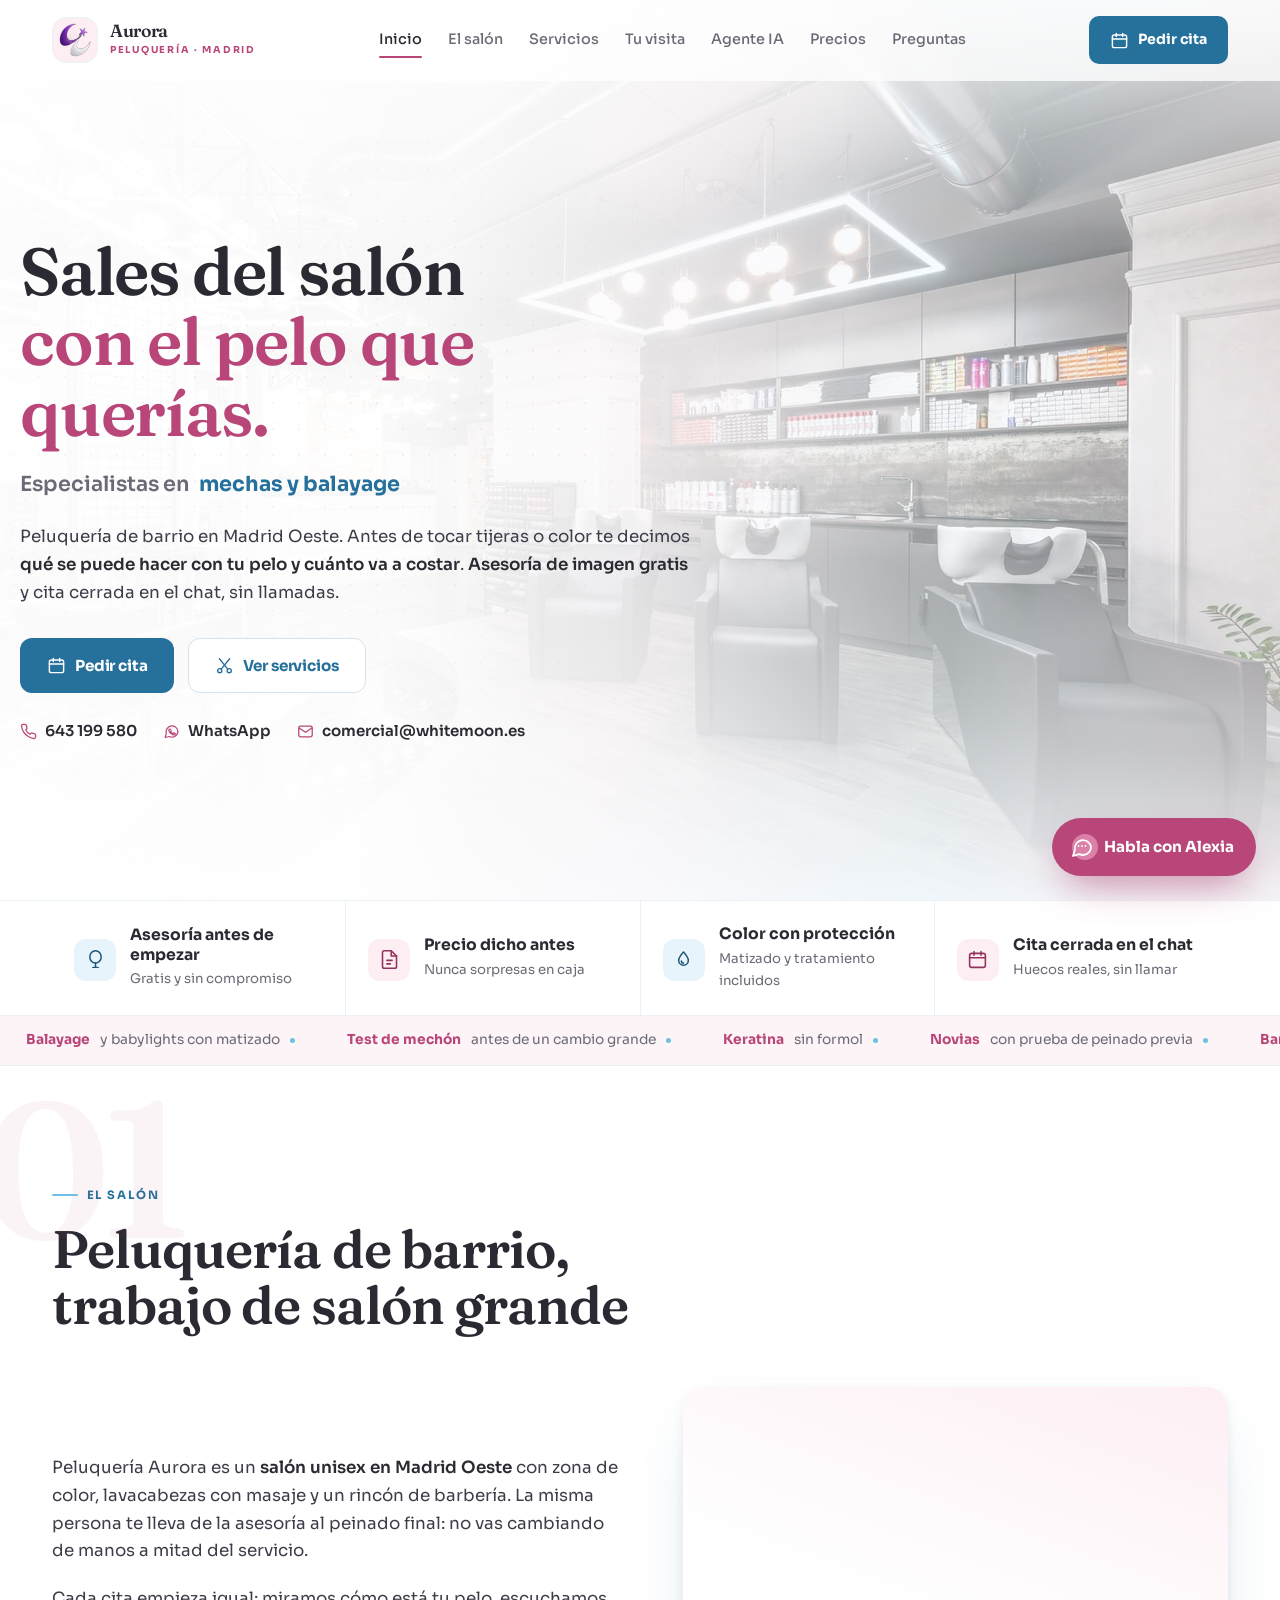
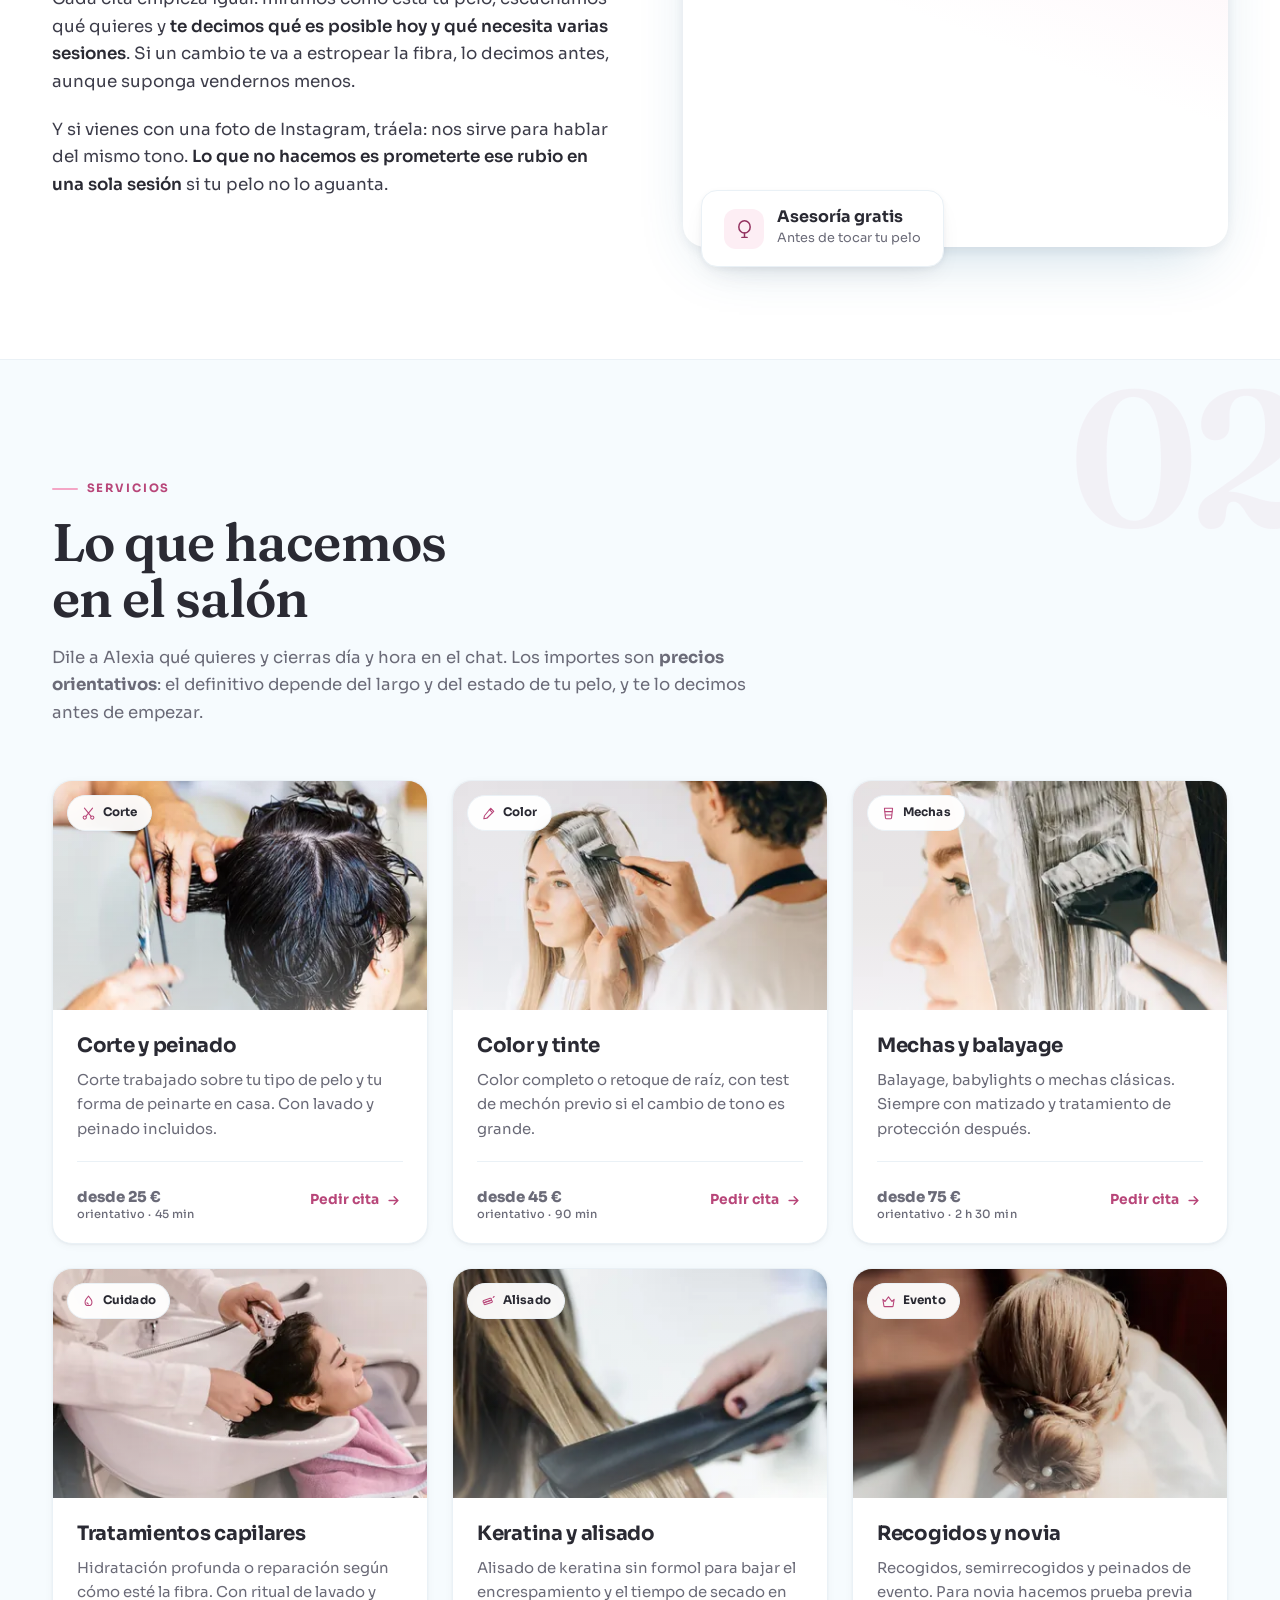
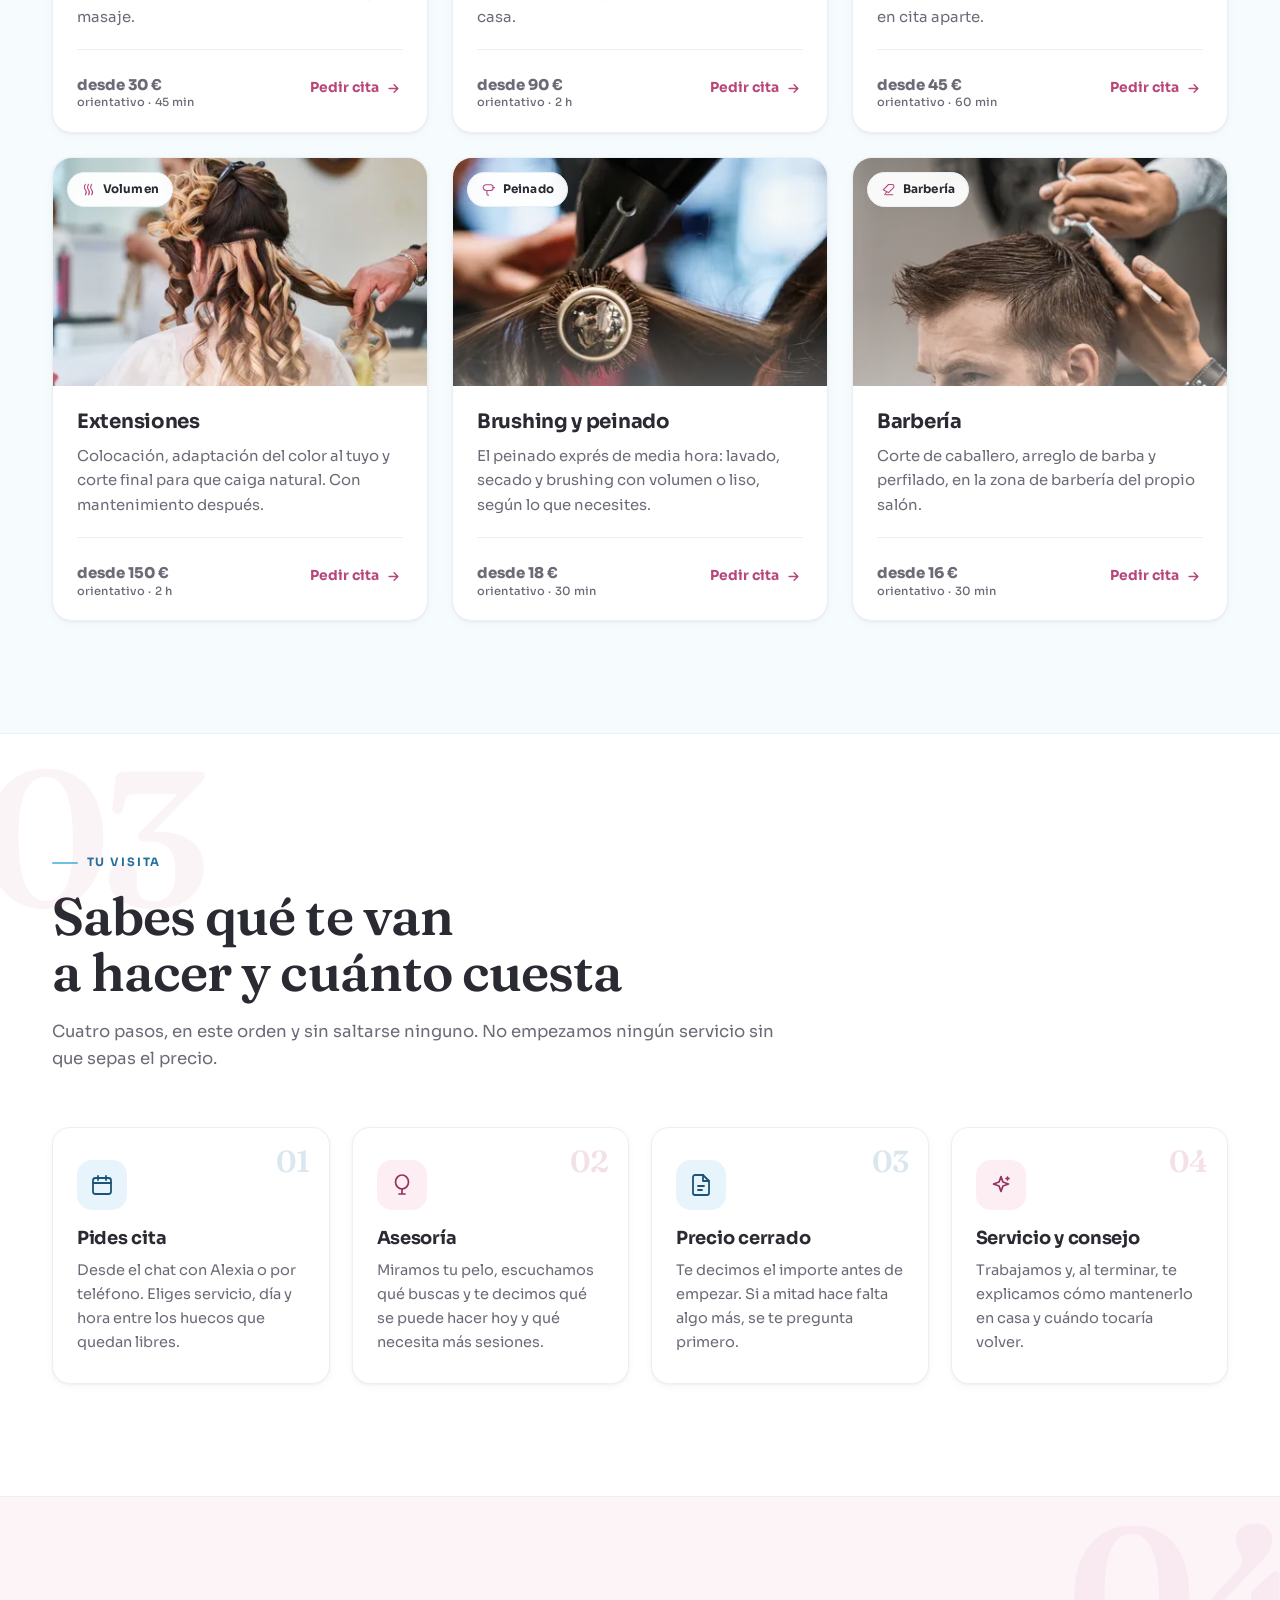
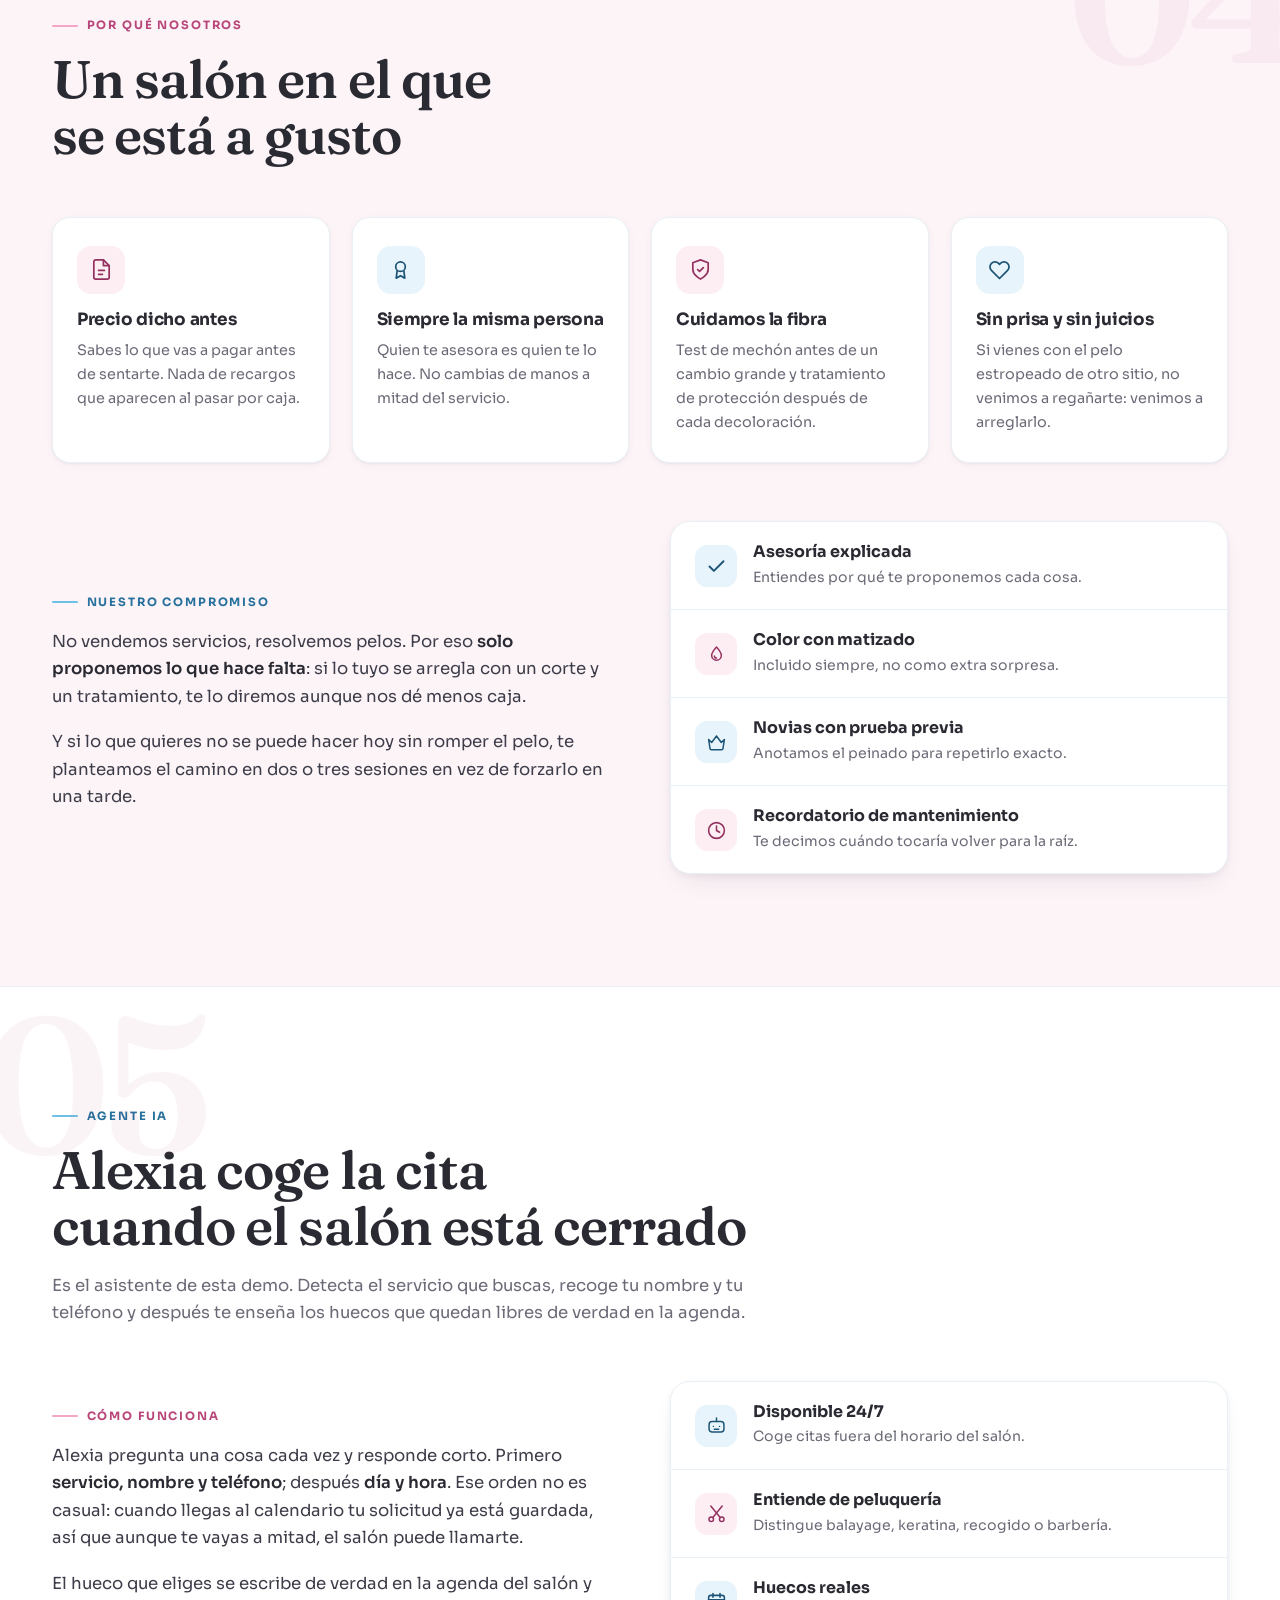
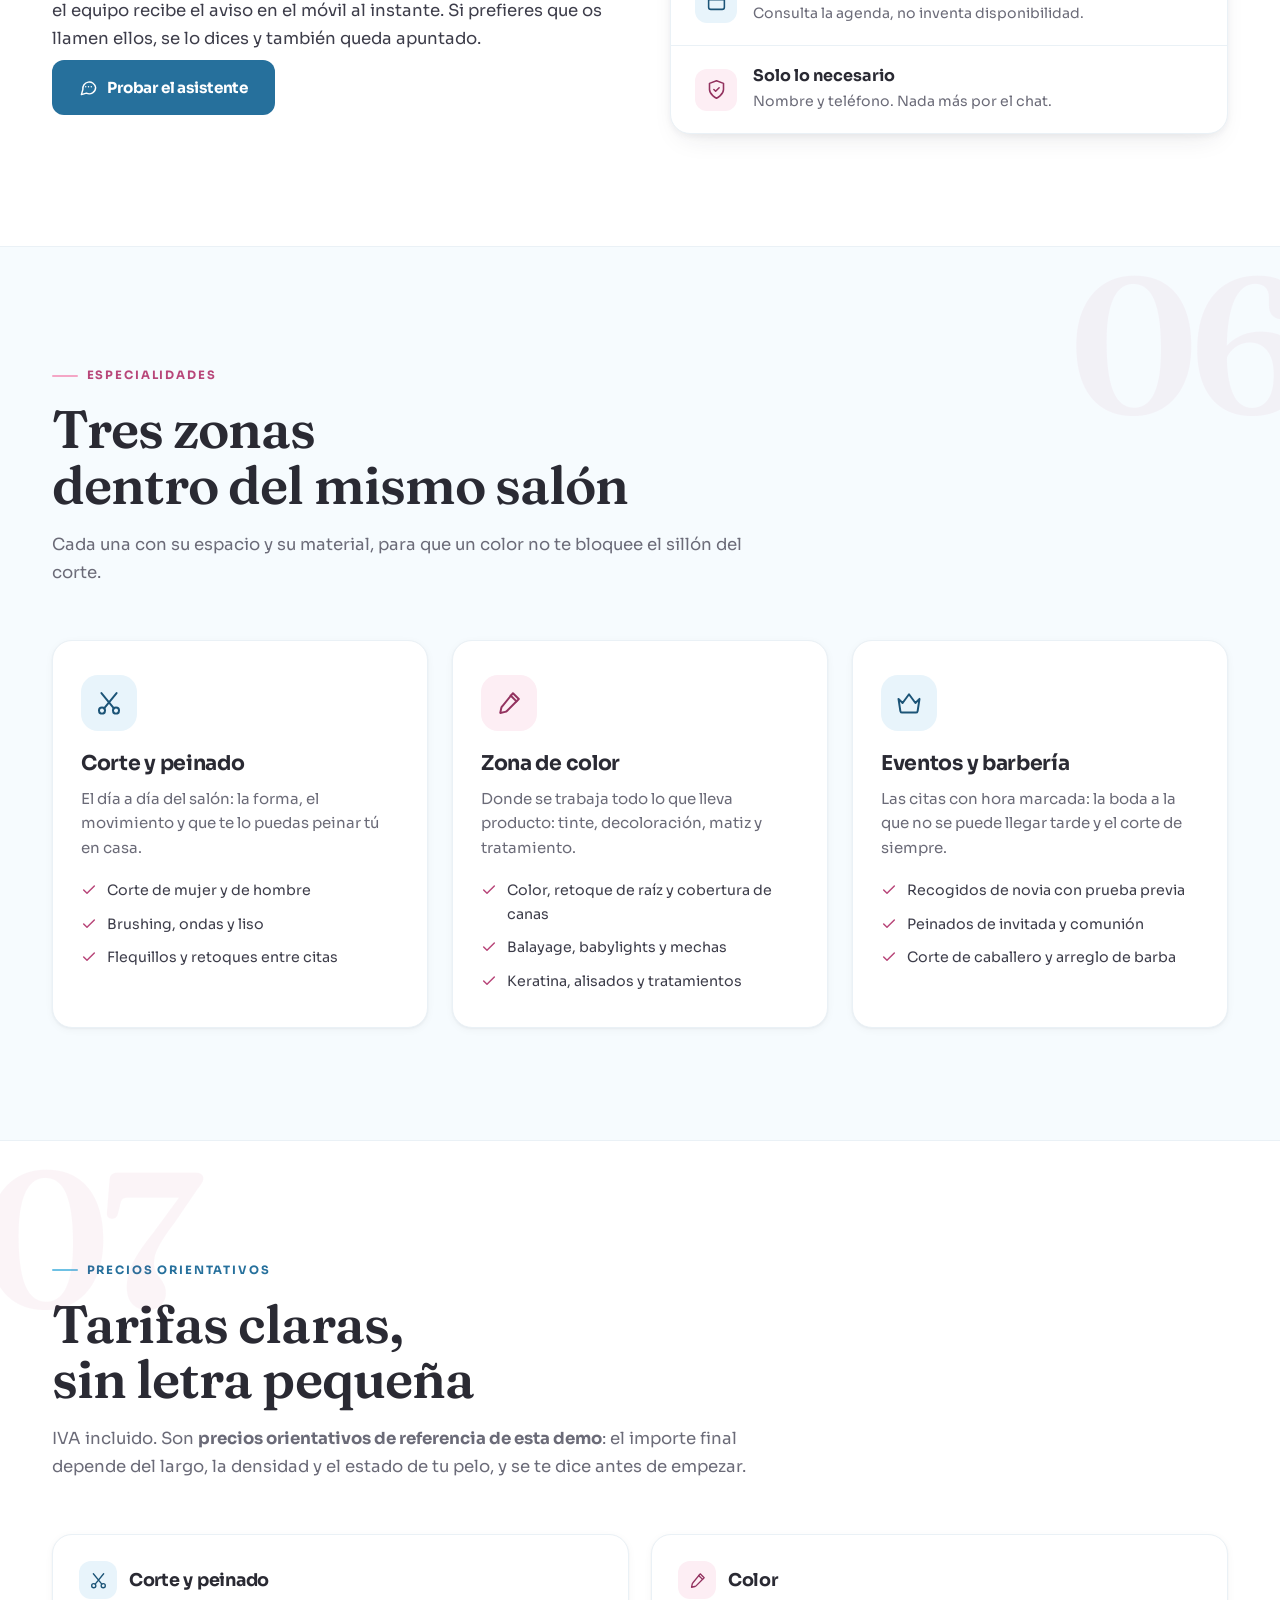
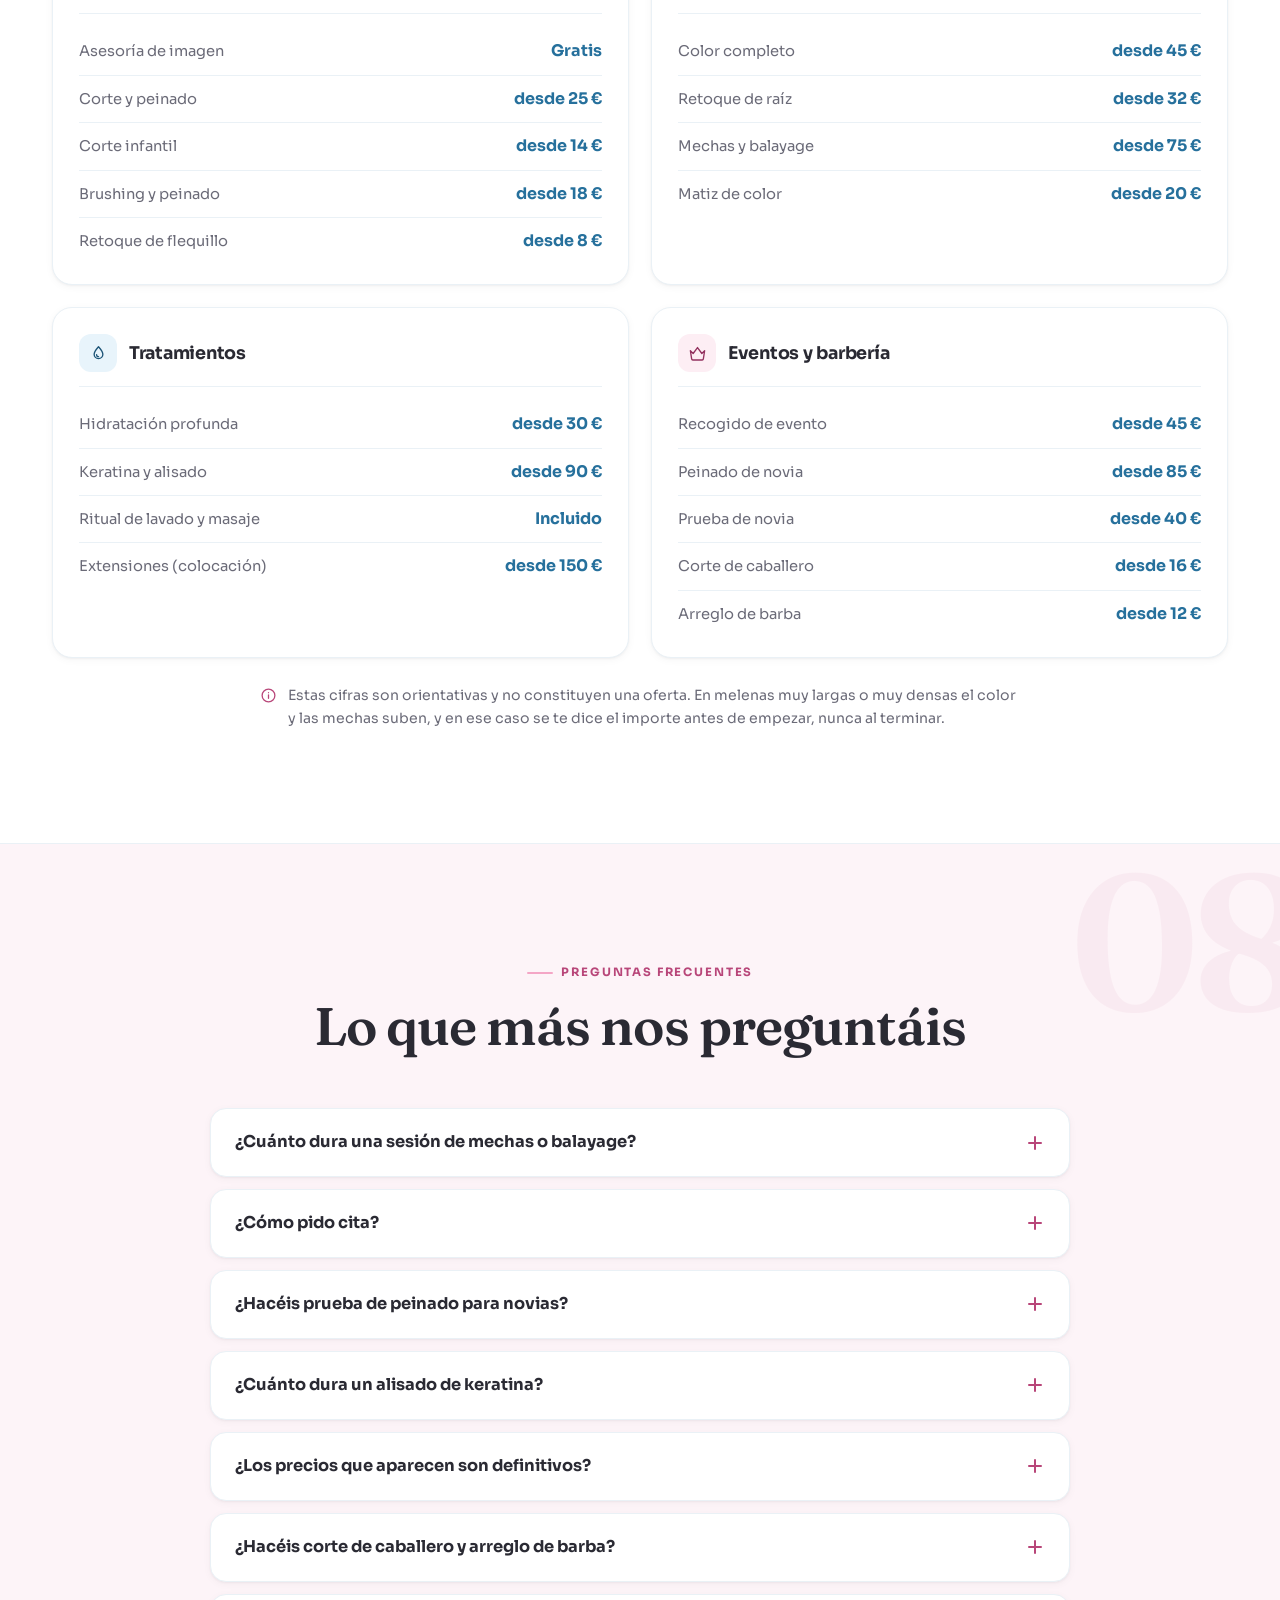
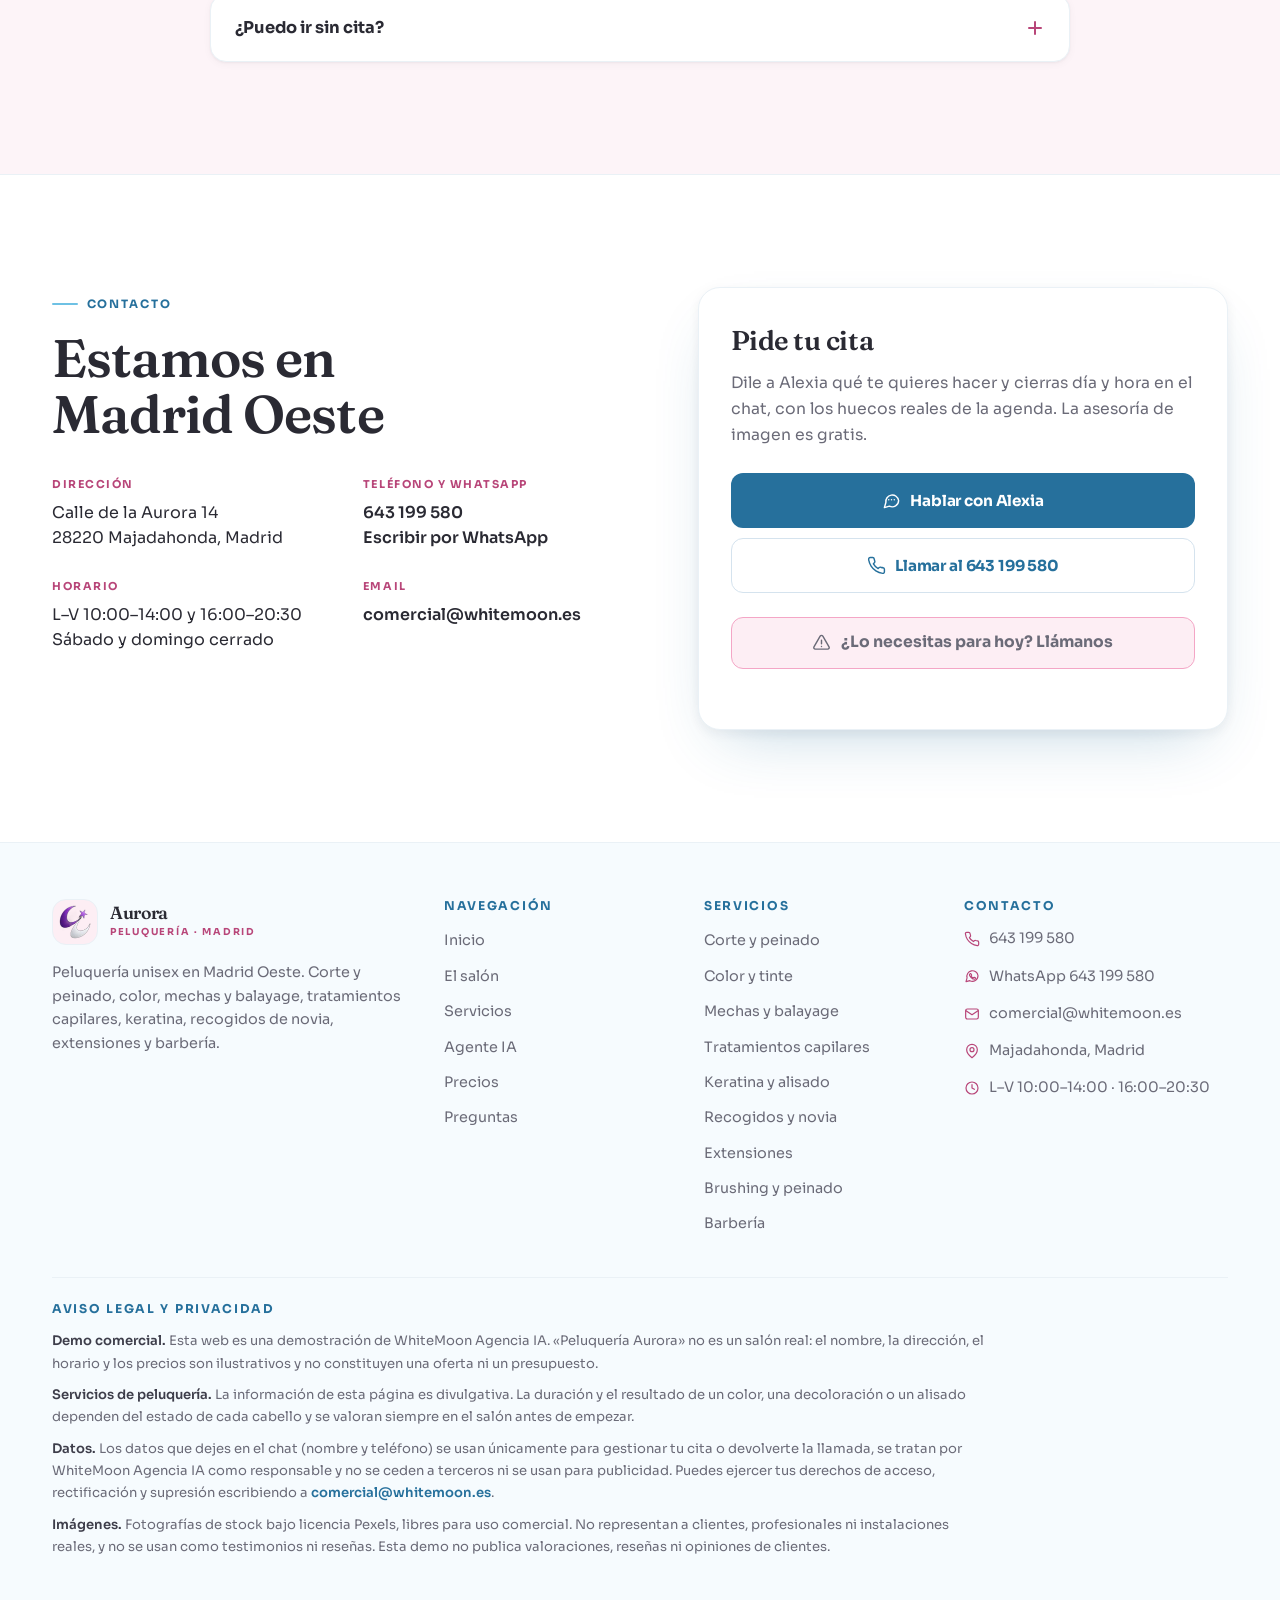
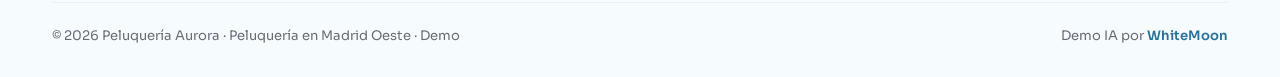
==== commit ee5a80c2: "chore: marcadores WM_DEMO_AVISO para strip determinista en fábrica Co-Authored-By: Claude Opus 5 (1M" ====
--- a/index.html
+++ b/index.html
@@ -876,7 +876,9 @@
     </div>
     <div class="foot-legal">
       <h4>Aviso legal y privacidad</h4>
+      <!-- WM_DEMO_AVISO_START -->
       <p><strong>Demo comercial.</strong> Esta web es una demostración de WhiteMoon Agencia IA. «Peluquería Aurora» no es un salón real: el nombre, la dirección, el horario y los precios son ilustrativos y no constituyen una oferta ni un presupuesto.</p>
+      <!-- WM_DEMO_AVISO_END -->
       <p><strong>Servicios de peluquería.</strong> La información de esta página es divulgativa. La duración y el resultado de un color, una decoloración o un alisado dependen del estado de cada cabello y se valoran siempre en el salón antes de empezar.</p>
       <p><strong>Datos.</strong> Los datos que dejes en el chat (nombre y teléfono) se usan únicamente para gestionar tu cita o devolverte la llamada, se tratan por WhiteMoon Agencia IA como responsable y no se ceden a terceros ni se usan para publicidad. Puedes ejercer tus derechos de acceso, rectificación y supresión escribiendo a <a href="mailto:comercial@whitemoon.es">comercial@whitemoon.es</a>.</p>
       <p><strong>Imágenes.</strong> Fotografías de stock bajo licencia Pexels, libres para uso comercial. No representan a clientes, profesionales ni instalaciones reales, y no se usan como testimonios ni reseñas. Esta demo no publica valoraciones, reseñas ni opiniones de clientes.</p>
--- a/assets/css/style.css
+++ b/assets/css/style.css
@@ -190,11 +190,11 @@
 section{position:relative}
 section[id]{scroll-margin-top:calc(var(--nav-h) + 12px)}
 .sec{padding:112px 0;position:relative;overflow:hidden}
-/* El navegador se salta el layout de las secciones que aún no se ven.
-   contain-intrinsic-size:auto hace que recuerde la altura ya medida, así
-   que la barra de scroll no baila y el CLS se mantiene en 0. Se excluye
-   "El salón" por estar pegada al primer pantallazo. */
-.sec:not(#salon){content-visibility:auto;contain-intrinsic-size:auto 900px}
+/* Sin content-visibility:auto a propósito. Se salta el layout de lo que no
+   se ve, pero al entrar por un ancla (#faq, #contacto, enlaces del nav) la
+   sección de destino aún está omitida: el scroll aterriza en la posición
+   estimada, no en la real, y el IntersectionObserver de .reveal no llega a
+   dispararse, así que la sección se queda en opacity:0 de forma permanente. */
 .sec--az{background:var(--bg-az);border-top:1px solid var(--line);border-bottom:1px solid var(--line)}
 .sec--ro{background:var(--bg-ro);border-top:1px solid var(--line);border-bottom:1px solid var(--line)}
 .sec-head{margin-bottom:54px;max-width:740px}
@@ -356,8 +356,8 @@
 .foot-legal a{color:var(--azul-dark);font-weight:600}
 
 /* ---------- REVEAL ---------- */
-.reveal{opacity:0;transform:translateY(28px)}
-.reveal.in{opacity:1;transform:none;transition:opacity .8s cubic-bezier(.16,1,.3,1),transform .8s cubic-bezier(.16,1,.3,1)}
+.reveal{opacity:0;transform:translateY(28px);transition:opacity .8s cubic-bezier(.16,1,.3,1),transform .8s cubic-bezier(.16,1,.3,1)}
+.reveal.in{opacity:1;transform:none}
 
 /* ---------- CHAT (Alexia) ---------- */
 .alexia-btn{
@@ -441,13 +441,45 @@
 .alexia-back{grid-column:1/-1;margin-top:10px;padding:0;border:0;background:none;font-family:var(--body);font-size:.79rem;color:var(--azul-dark);cursor:pointer;text-decoration:underline;text-underline-offset:3px;justify-self:start;text-align:left}
 .alexia-back:hover{color:var(--azul-deep)}
 
-/* ---------- Confirmación de reserva ----------
+/* ---------- Aviso simple del chat ----------
    Rosa profundo #93325f sobre rosa muy claro #fdeef4 = 6.75:1. El rosa
    pastel solo pinta el borde y el disco del check, nunca texto. */
 .alexia-ok{align-self:stretch;display:flex;align-items:flex-start;gap:12px;padding:15px 16px;border:1px solid var(--rosa);border-radius:16px;background:var(--rosa-chip);animation:msgin .32s ease}
 .alexia-ok__ic{width:32px;height:32px;flex-shrink:0;border-radius:50%;background:var(--rosa-dark);color:#fff;display:grid;place-items:center}
 .alexia-ok__ic svg{width:17px;height:17px}
 .alexia-ok p{margin:2px 0 0;font-family:var(--body);font-weight:700;font-size:.93rem;line-height:1.45;color:var(--rosa-deep)}
+
+/* ---------- Tarjeta de cita confirmada ----------
+   Aquí el verde manda sobre la marca: una confirmación se lee en verde en
+   todas partes, y la tarjeta tiene que distinguirse de un mensaje de chat
+   más. Es el único punto de la web fuera de la paleta azul/rosa.
+
+   Contraste medido sobre el fondo #ecfdf5:
+     título   #15803d → 4.76:1
+     datos    #14261c → 15.06:1
+     etiqueta #3f6b52 → 5.80:1
+   El check blanco sobre el disco #16a34a queda en 3.30:1: es un icono
+   decorativo (aria-hidden), no texto, y supera el 3:1 que pide AA para
+   componentes gráficos. Quien transmite el resultado es el título. */
+/* flex-shrink:0 no es decorativo: `.alexia-body` es un flex en columna que
+   desborda, y con `overflow:hidden` la altura mínima automática de un item
+   flex pasa a ser 0. Sin esto la tarjeta se aplasta a la altura del borde. */
+.alexia-cita{
+  align-self:stretch;flex-shrink:0;background:#ecfdf5;border:1px solid #16a34a;border-radius:16px;
+  overflow:hidden;box-shadow:0 10px 26px -14px rgba(22,163,74,.45);animation:msgin .32s ease;
+}
+.alexia-cita__head{display:flex;align-items:center;gap:12px;padding:15px 17px 13px;border-bottom:1px solid rgba(22,163,74,.24)}
+.alexia-cita__ic{width:34px;height:34px;flex-shrink:0;border-radius:50%;background:#16a34a;color:#fff;display:grid;place-items:center}
+.alexia-cita__ic svg{width:18px;height:18px}
+.alexia-cita__head b{font-family:var(--body);font-weight:700;font-size:1rem;line-height:1.3;color:#15803d;letter-spacing:-.01em}
+.alexia-cita__rows{margin:0;padding:4px 17px 14px}
+/* flex-wrap y no grid: si el valor no cabe al lado de la etiqueta (nombres
+   largos, "viernes, 4 de septiembre de 2026" a 360 px), baja a su propia
+   línea en vez de apretarse. */
+.alexia-cita__row{display:flex;flex-wrap:wrap;align-items:baseline;gap:2px 14px;padding:9px 0;border-bottom:1px solid rgba(22,163,74,.14)}
+.alexia-cita__row:last-child{border-bottom:0}
+.alexia-cita__row dt{font-family:var(--body);font-size:.7rem;font-weight:700;letter-spacing:.09em;text-transform:uppercase;color:#3f6b52;flex-shrink:0}
+.alexia-cita__row dd{margin:0 0 0 auto;font-family:var(--body);font-size:.93rem;font-weight:600;line-height:1.4;color:#14261c;text-align:right;word-break:break-word}
 
 /* ---------- RESPONSIVE ---------- */
 @media (max-width:1080px){
@@ -492,6 +524,9 @@
   .alexia-cal__wd{font-size:.6rem}
   .alexia-slots{gap:5px}
   .alexia-slot{font-size:.76rem;padding:8px 2px}
+  .alexia-cita__head{padding:13px 14px 11px}
+  .alexia-cita__rows{padding:4px 14px 12px}
+  .alexia-cita__row dd{font-size:.88rem}
 }
 
 /* ---------- MOVIMIENTO REDUCIDO ---------- */
--- a/assets/css/style.css
+++ b/assets/css/style.css
@@ -190,11 +190,11 @@
 section{position:relative}
 section[id]{scroll-margin-top:calc(var(--nav-h) + 12px)}
 .sec{padding:112px 0;position:relative;overflow:hidden}
-/* El navegador se salta el layout de las secciones que aún no se ven.
-   contain-intrinsic-size:auto hace que recuerde la altura ya medida, así
-   que la barra de scroll no baila y el CLS se mantiene en 0. Se excluye
-   "El salón" por estar pegada al primer pantallazo. */
-.sec:not(#salon){content-visibility:auto;contain-intrinsic-size:auto 900px}
+/* Sin content-visibility:auto a propósito. Se salta el layout de lo que no
+   se ve, pero al entrar por un ancla (#faq, #contacto, enlaces del nav) la
+   sección de destino aún está omitida: el scroll aterriza en la posición
+   estimada, no en la real, y el IntersectionObserver de .reveal no llega a
+   dispararse, así que la sección se queda en opacity:0 de forma permanente. */
 .sec--az{background:var(--bg-az);border-top:1px solid var(--line);border-bottom:1px solid var(--line)}
 .sec--ro{background:var(--bg-ro);border-top:1px solid var(--line);border-bottom:1px solid var(--line)}
 .sec-head{margin-bottom:54px;max-width:740px}
@@ -356,8 +356,8 @@
 .foot-legal a{color:var(--azul-dark);font-weight:600}
 
 /* ---------- REVEAL ---------- */
-.reveal{opacity:0;transform:translateY(28px)}
-.reveal.in{opacity:1;transform:none;transition:opacity .8s cubic-bezier(.16,1,.3,1),transform .8s cubic-bezier(.16,1,.3,1)}
+.reveal{opacity:0;transform:translateY(28px);transition:opacity .8s cubic-bezier(.16,1,.3,1),transform .8s cubic-bezier(.16,1,.3,1)}
+.reveal.in{opacity:1;transform:none}
 
 /* ---------- CHAT (Alexia) ---------- */
 .alexia-btn{
@@ -441,13 +441,45 @@
 .alexia-back{grid-column:1/-1;margin-top:10px;padding:0;border:0;background:none;font-family:var(--body);font-size:.79rem;color:var(--azul-dark);cursor:pointer;text-decoration:underline;text-underline-offset:3px;justify-self:start;text-align:left}
 .alexia-back:hover{color:var(--azul-deep)}
 
-/* ---------- Confirmación de reserva ----------
+/* ---------- Aviso simple del chat ----------
    Rosa profundo #93325f sobre rosa muy claro #fdeef4 = 6.75:1. El rosa
    pastel solo pinta el borde y el disco del check, nunca texto. */
 .alexia-ok{align-self:stretch;display:flex;align-items:flex-start;gap:12px;padding:15px 16px;border:1px solid var(--rosa);border-radius:16px;background:var(--rosa-chip);animation:msgin .32s ease}
 .alexia-ok__ic{width:32px;height:32px;flex-shrink:0;border-radius:50%;background:var(--rosa-dark);color:#fff;display:grid;place-items:center}
 .alexia-ok__ic svg{width:17px;height:17px}
 .alexia-ok p{margin:2px 0 0;font-family:var(--body);font-weight:700;font-size:.93rem;line-height:1.45;color:var(--rosa-deep)}
+
+/* ---------- Tarjeta de cita confirmada ----------
+   Aquí el verde manda sobre la marca: una confirmación se lee en verde en
+   todas partes, y la tarjeta tiene que distinguirse de un mensaje de chat
+   más. Es el único punto de la web fuera de la paleta azul/rosa.
+
+   Contraste medido sobre el fondo #ecfdf5:
+     título   #15803d → 4.76:1
+     datos    #14261c → 15.06:1
+     etiqueta #3f6b52 → 5.80:1
+   El check blanco sobre el disco #16a34a queda en 3.30:1: es un icono
+   decorativo (aria-hidden), no texto, y supera el 3:1 que pide AA para
+   componentes gráficos. Quien transmite el resultado es el título. */
+/* flex-shrink:0 no es decorativo: `.alexia-body` es un flex en columna que
+   desborda, y con `overflow:hidden` la altura mínima automática de un item
+   flex pasa a ser 0. Sin esto la tarjeta se aplasta a la altura del borde. */
+.alexia-cita{
+  align-self:stretch;flex-shrink:0;background:#ecfdf5;border:1px solid #16a34a;border-radius:16px;
+  overflow:hidden;box-shadow:0 10px 26px -14px rgba(22,163,74,.45);animation:msgin .32s ease;
+}
+.alexia-cita__head{display:flex;align-items:center;gap:12px;padding:15px 17px 13px;border-bottom:1px solid rgba(22,163,74,.24)}
+.alexia-cita__ic{width:34px;height:34px;flex-shrink:0;border-radius:50%;background:#16a34a;color:#fff;display:grid;place-items:center}
+.alexia-cita__ic svg{width:18px;height:18px}
+.alexia-cita__head b{font-family:var(--body);font-weight:700;font-size:1rem;line-height:1.3;color:#15803d;letter-spacing:-.01em}
+.alexia-cita__rows{margin:0;padding:4px 17px 14px}
+/* flex-wrap y no grid: si el valor no cabe al lado de la etiqueta (nombres
+   largos, "viernes, 4 de septiembre de 2026" a 360 px), baja a su propia
+   línea en vez de apretarse. */
+.alexia-cita__row{display:flex;flex-wrap:wrap;align-items:baseline;gap:2px 14px;padding:9px 0;border-bottom:1px solid rgba(22,163,74,.14)}
+.alexia-cita__row:last-child{border-bottom:0}
+.alexia-cita__row dt{font-family:var(--body);font-size:.7rem;font-weight:700;letter-spacing:.09em;text-transform:uppercase;color:#3f6b52;flex-shrink:0}
+.alexia-cita__row dd{margin:0 0 0 auto;font-family:var(--body);font-size:.93rem;font-weight:600;line-height:1.4;color:#14261c;text-align:right;word-break:break-word}
 
 /* ---------- RESPONSIVE ---------- */
 @media (max-width:1080px){
@@ -492,6 +524,9 @@
   .alexia-cal__wd{font-size:.6rem}
   .alexia-slots{gap:5px}
   .alexia-slot{font-size:.76rem;padding:8px 2px}
+  .alexia-cita__head{padding:13px 14px 11px}
+  .alexia-cita__rows{padding:4px 14px 12px}
+  .alexia-cita__row dd{font-size:.88rem}
 }
 
 /* ---------- MOVIMIENTO REDUCIDO ---------- */
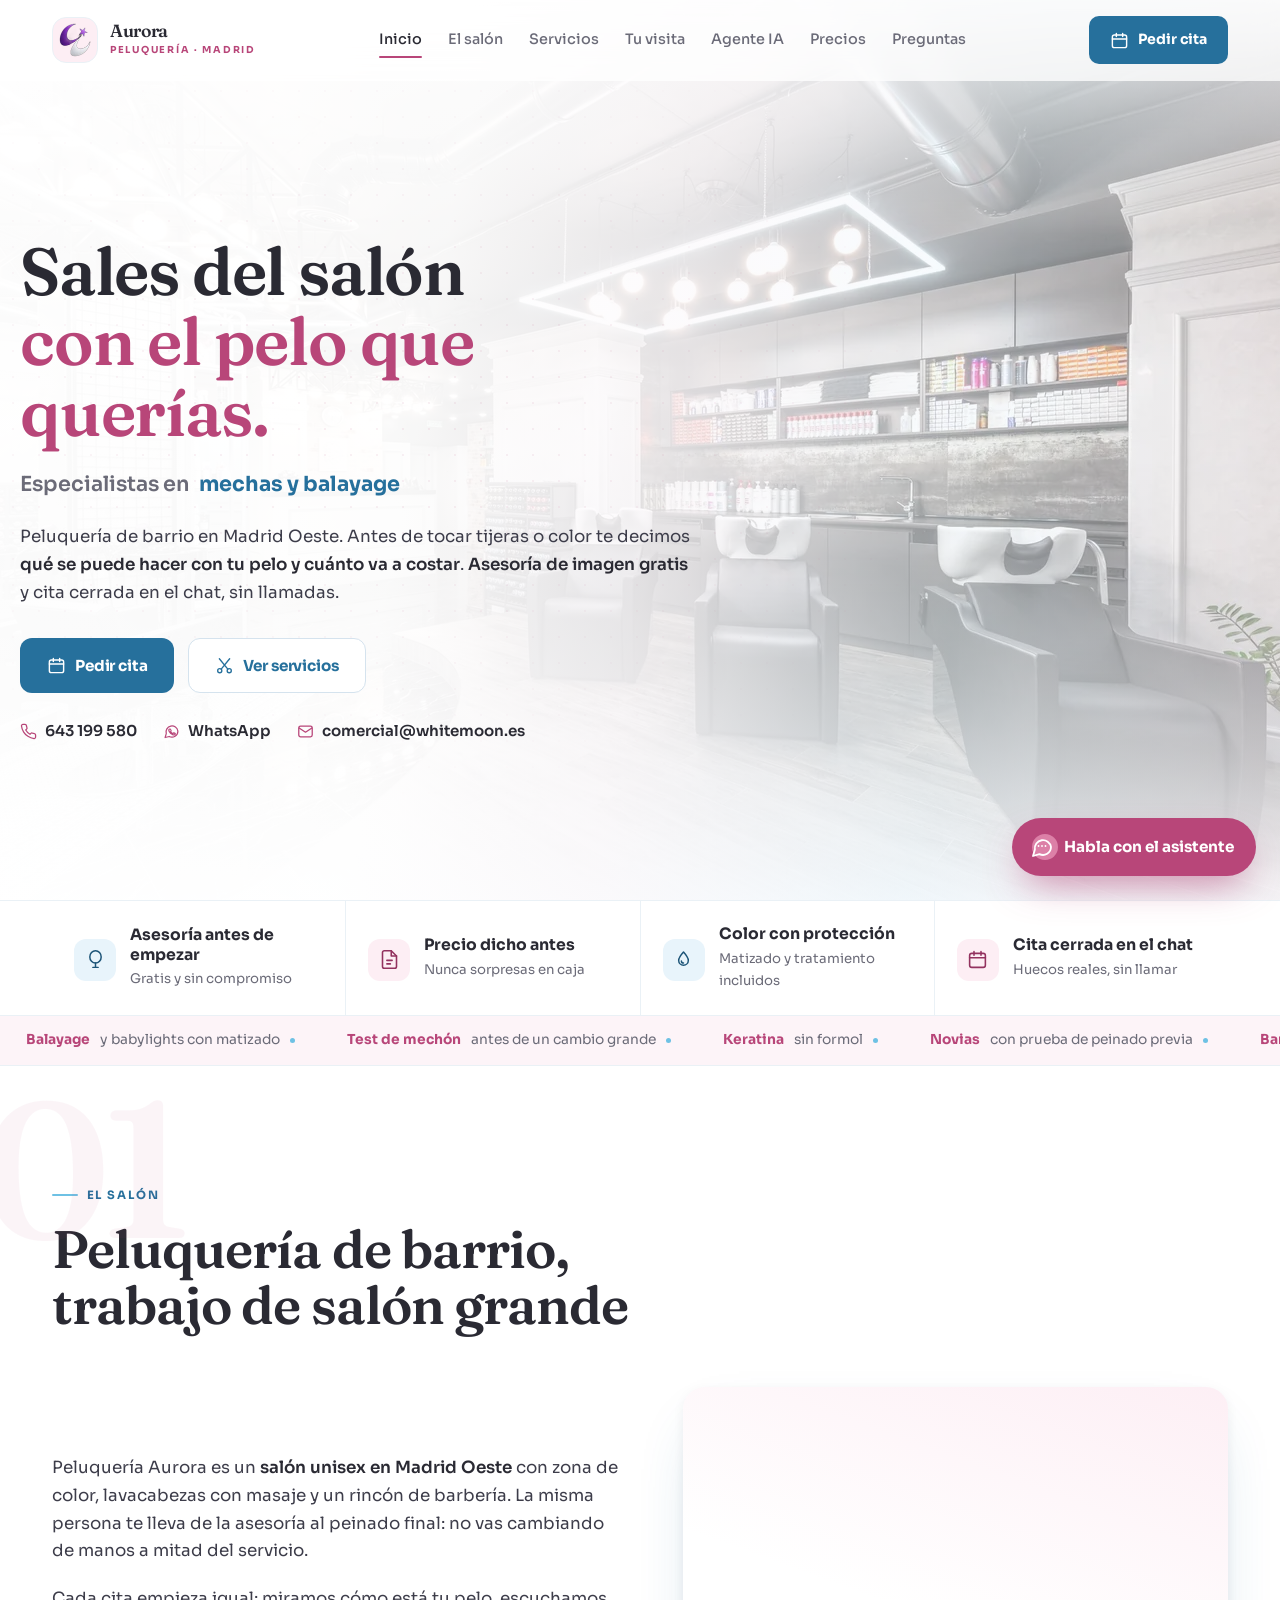
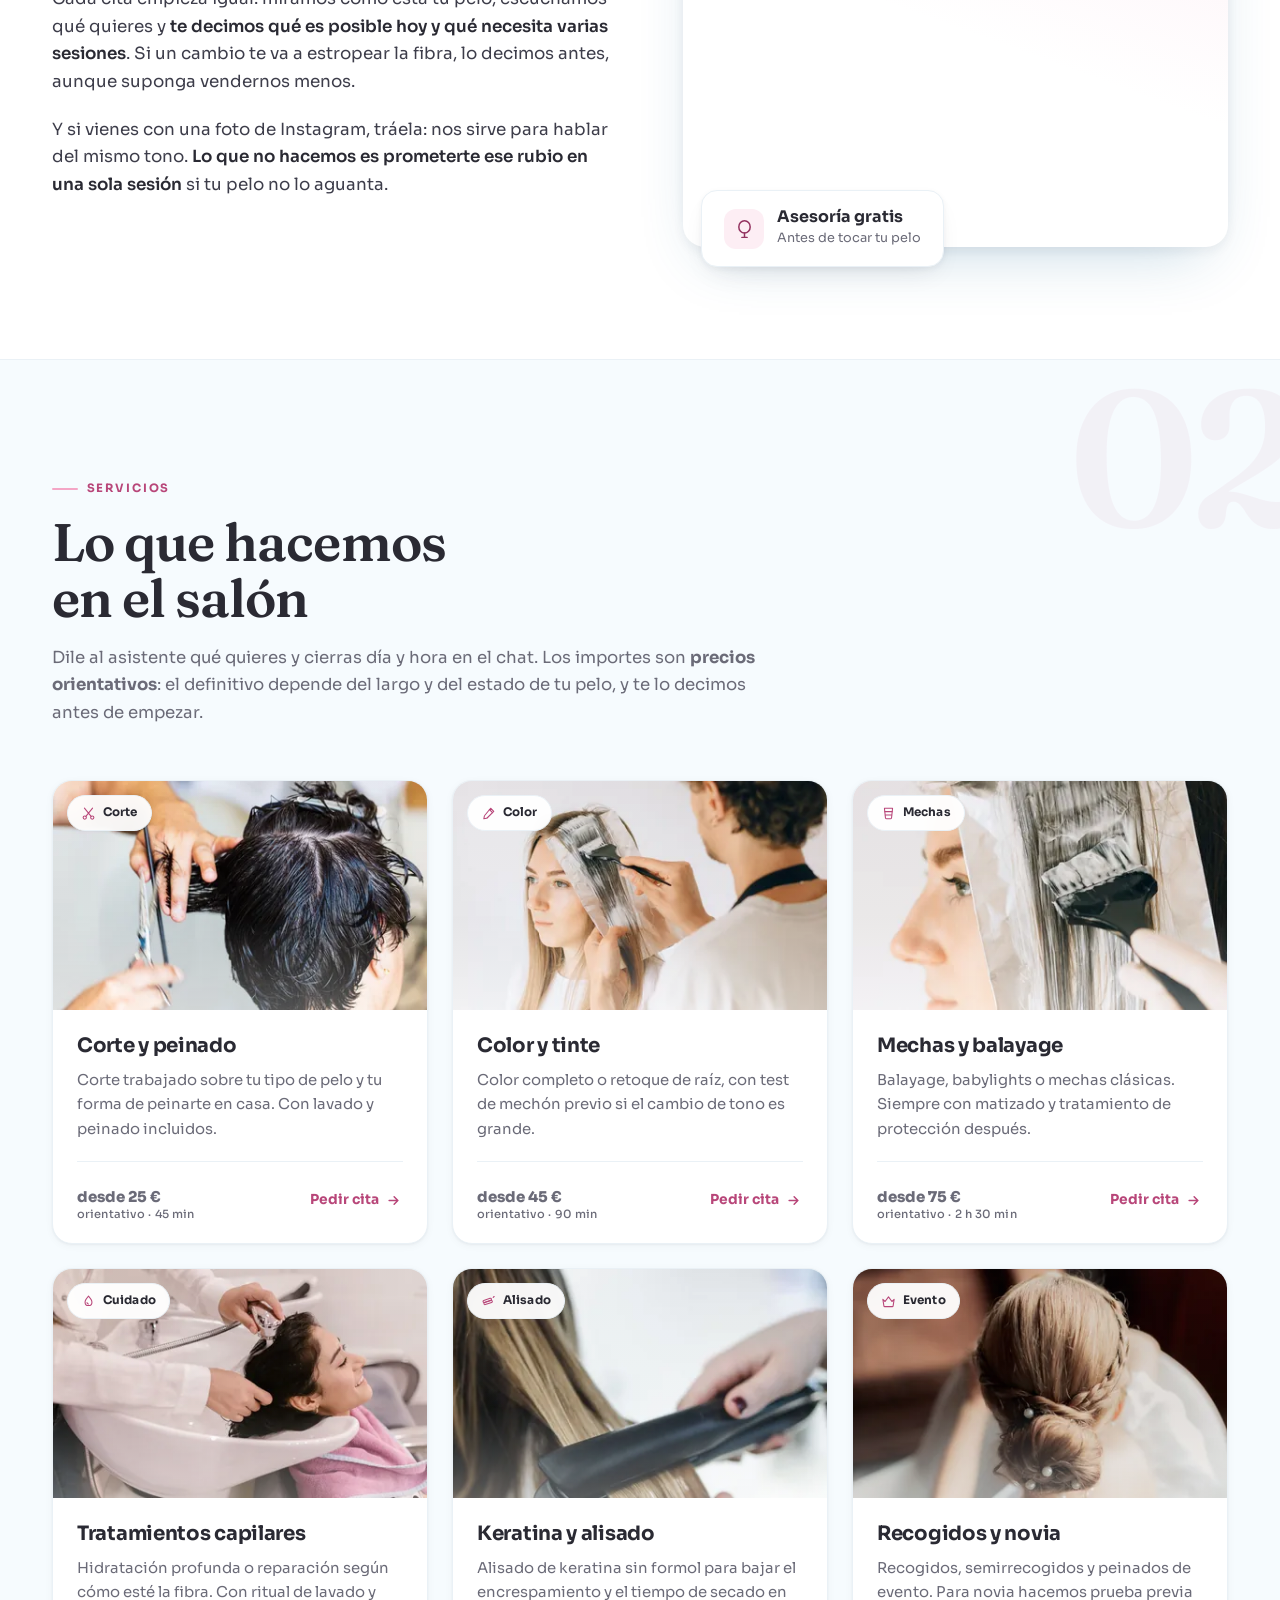
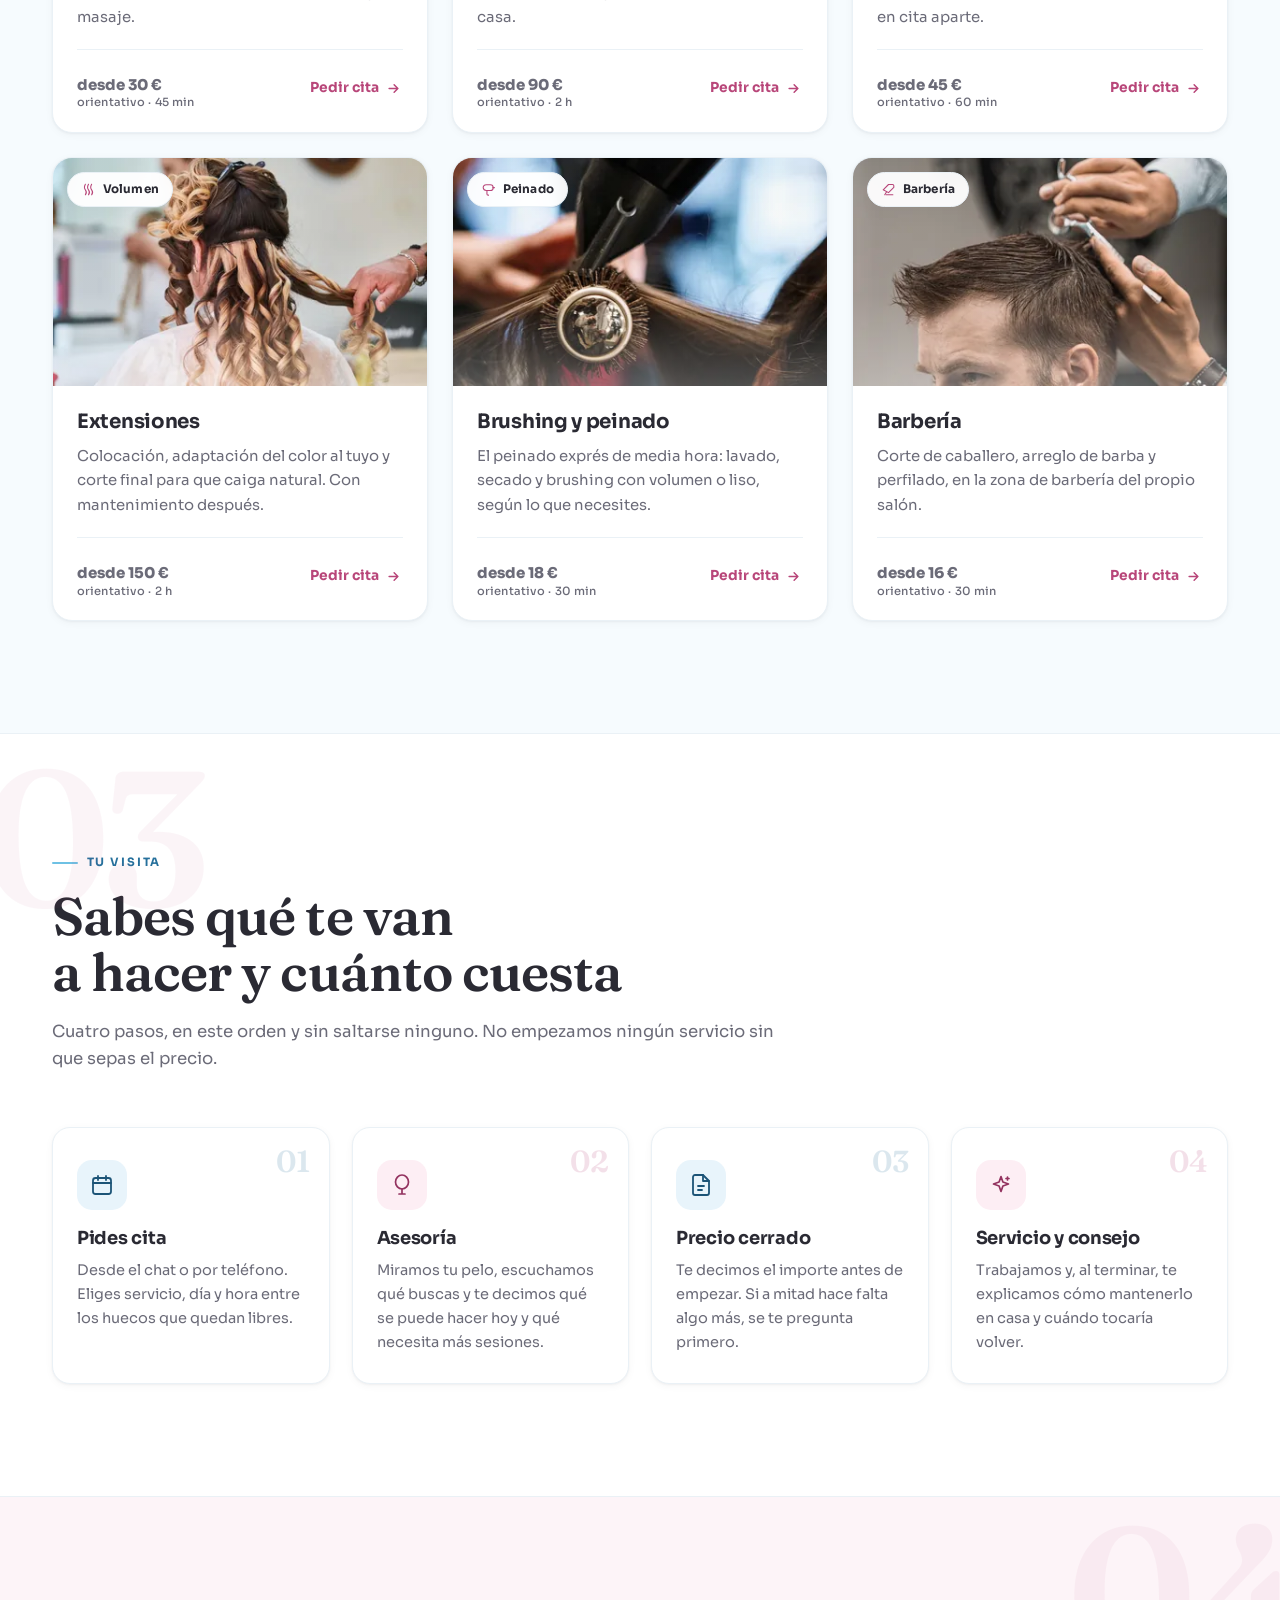
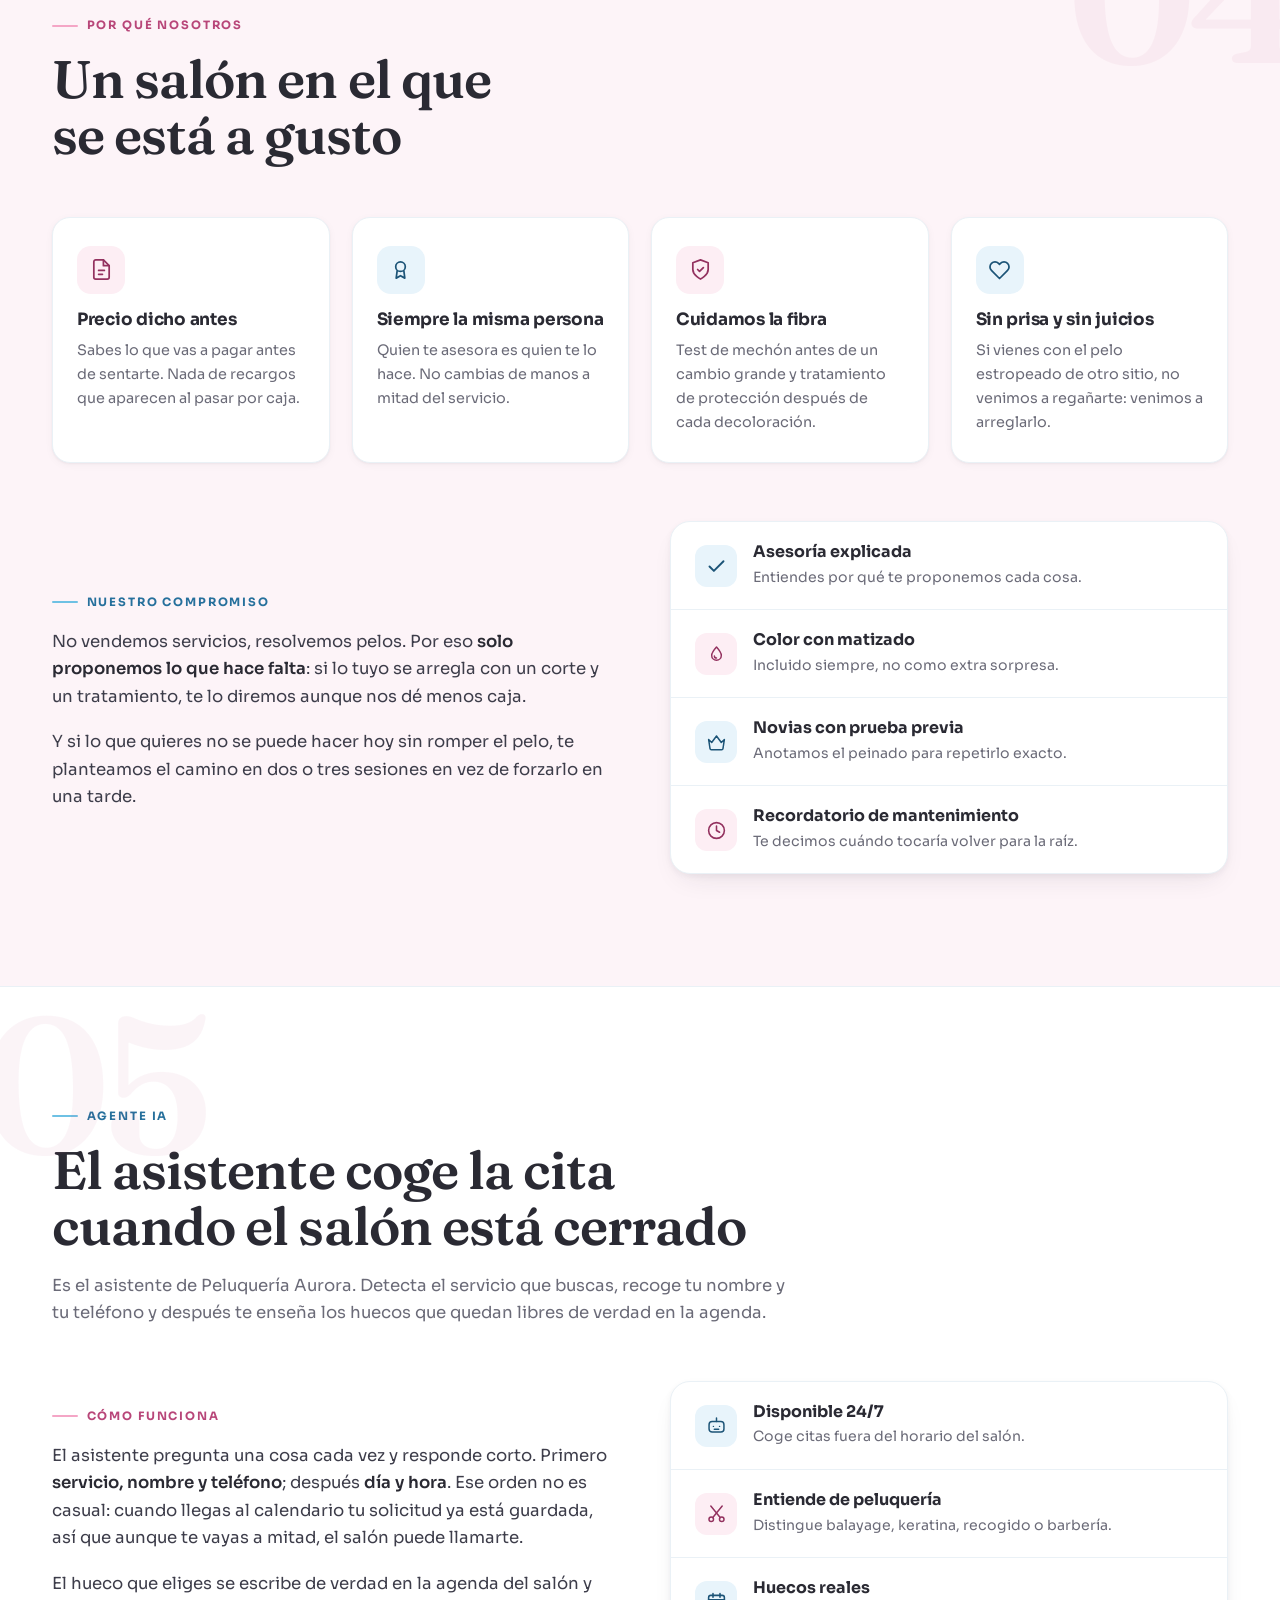
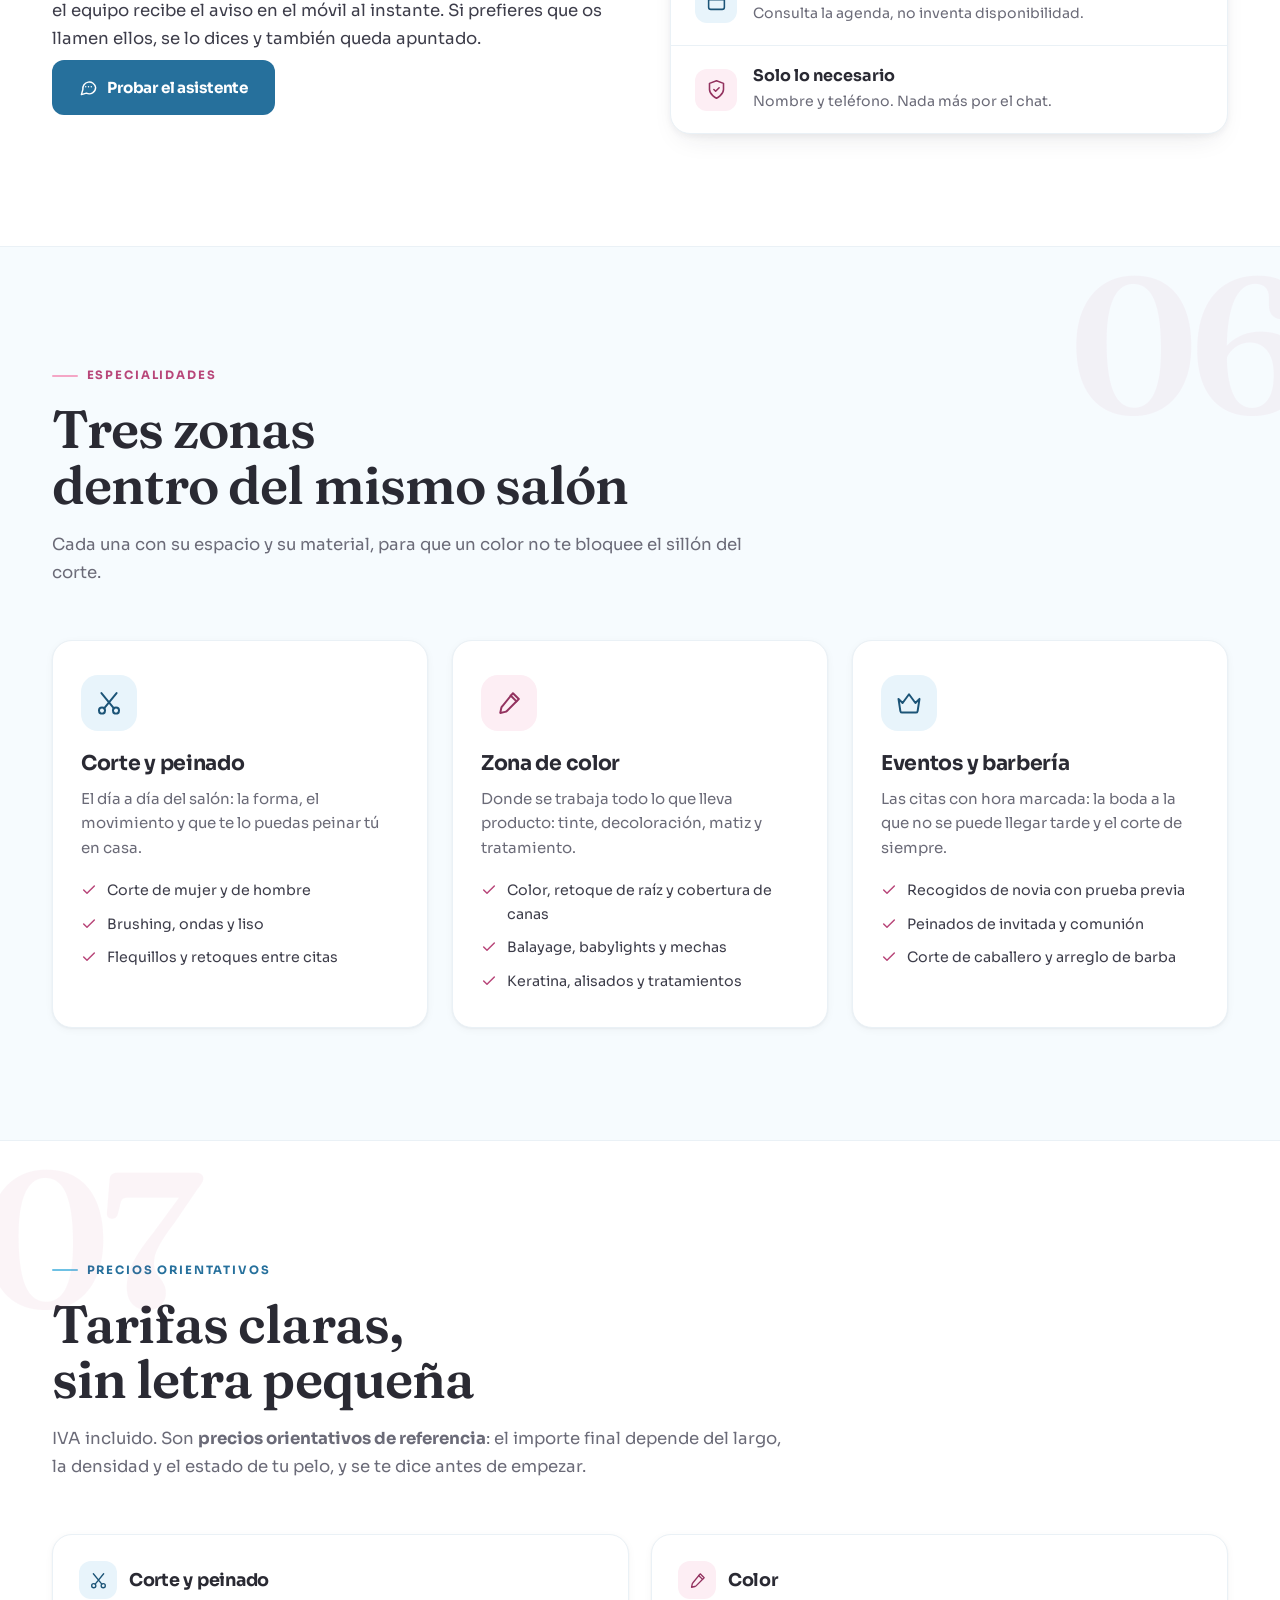
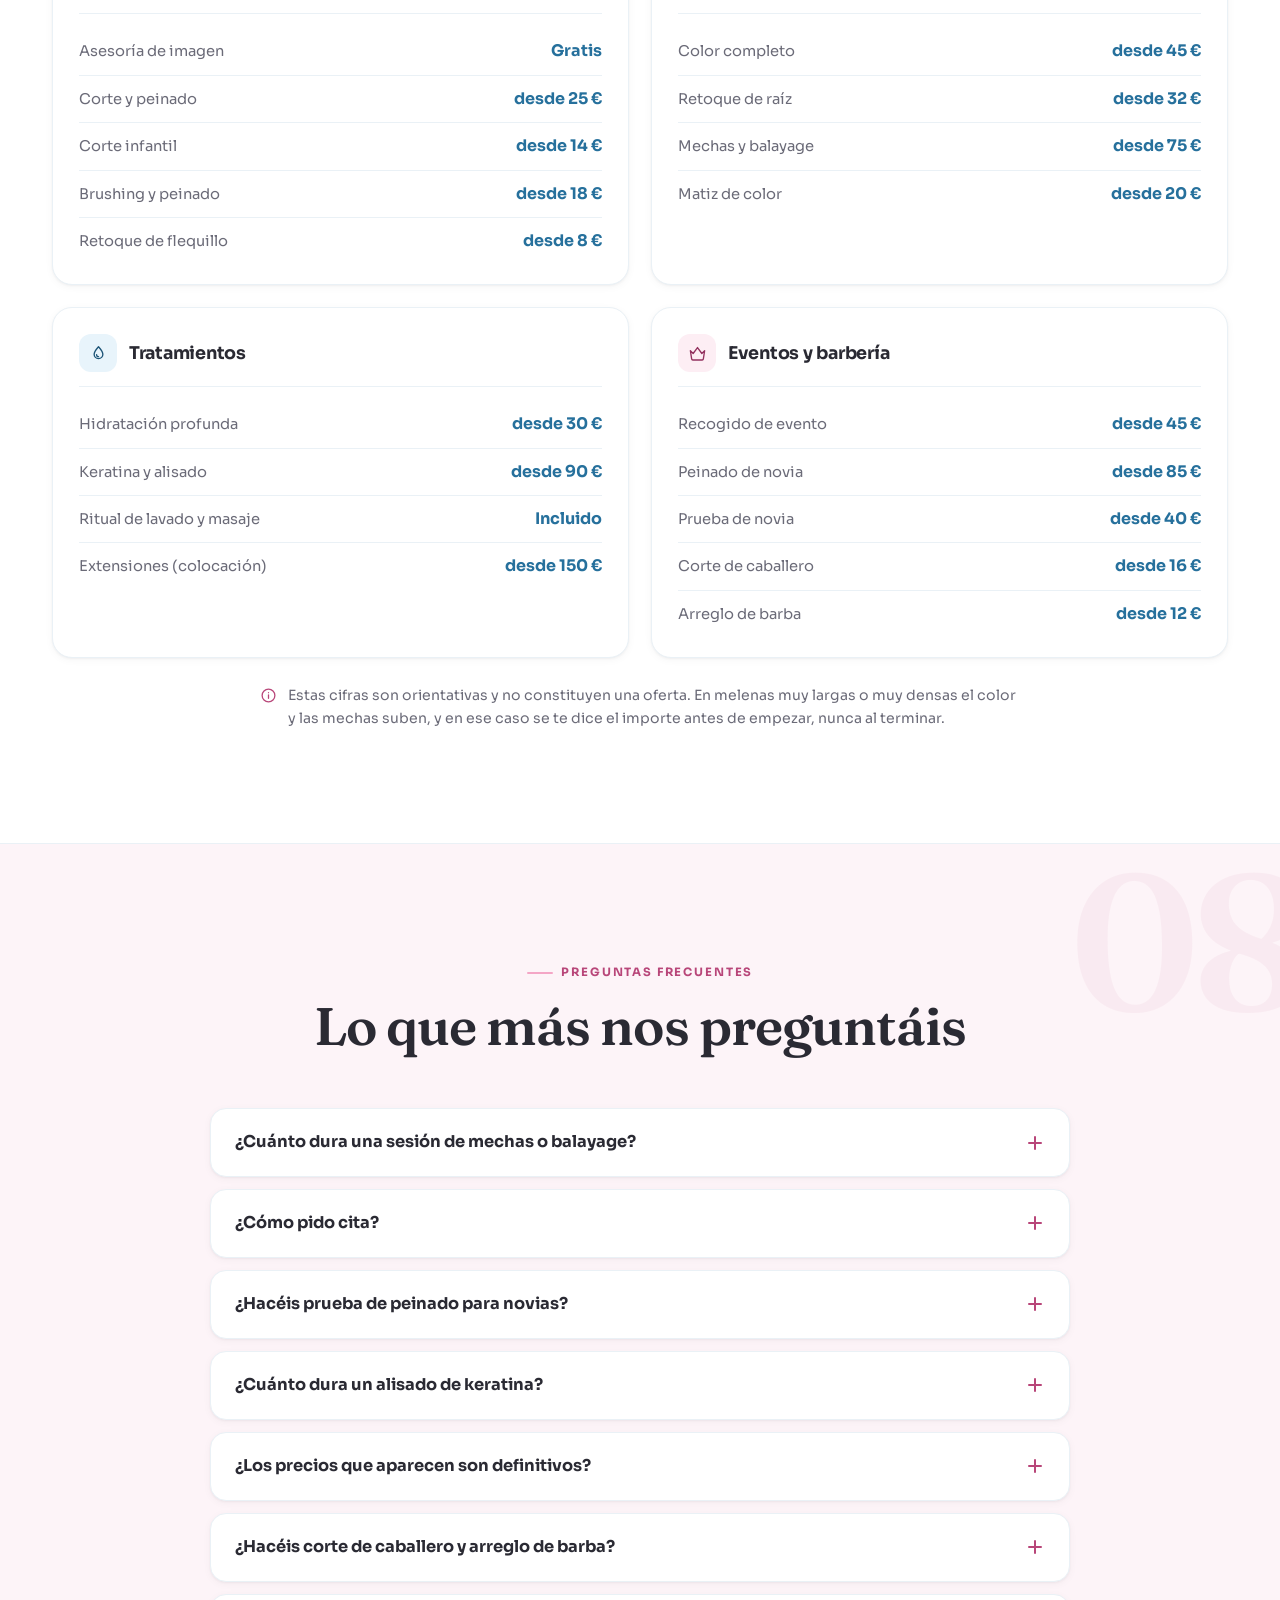
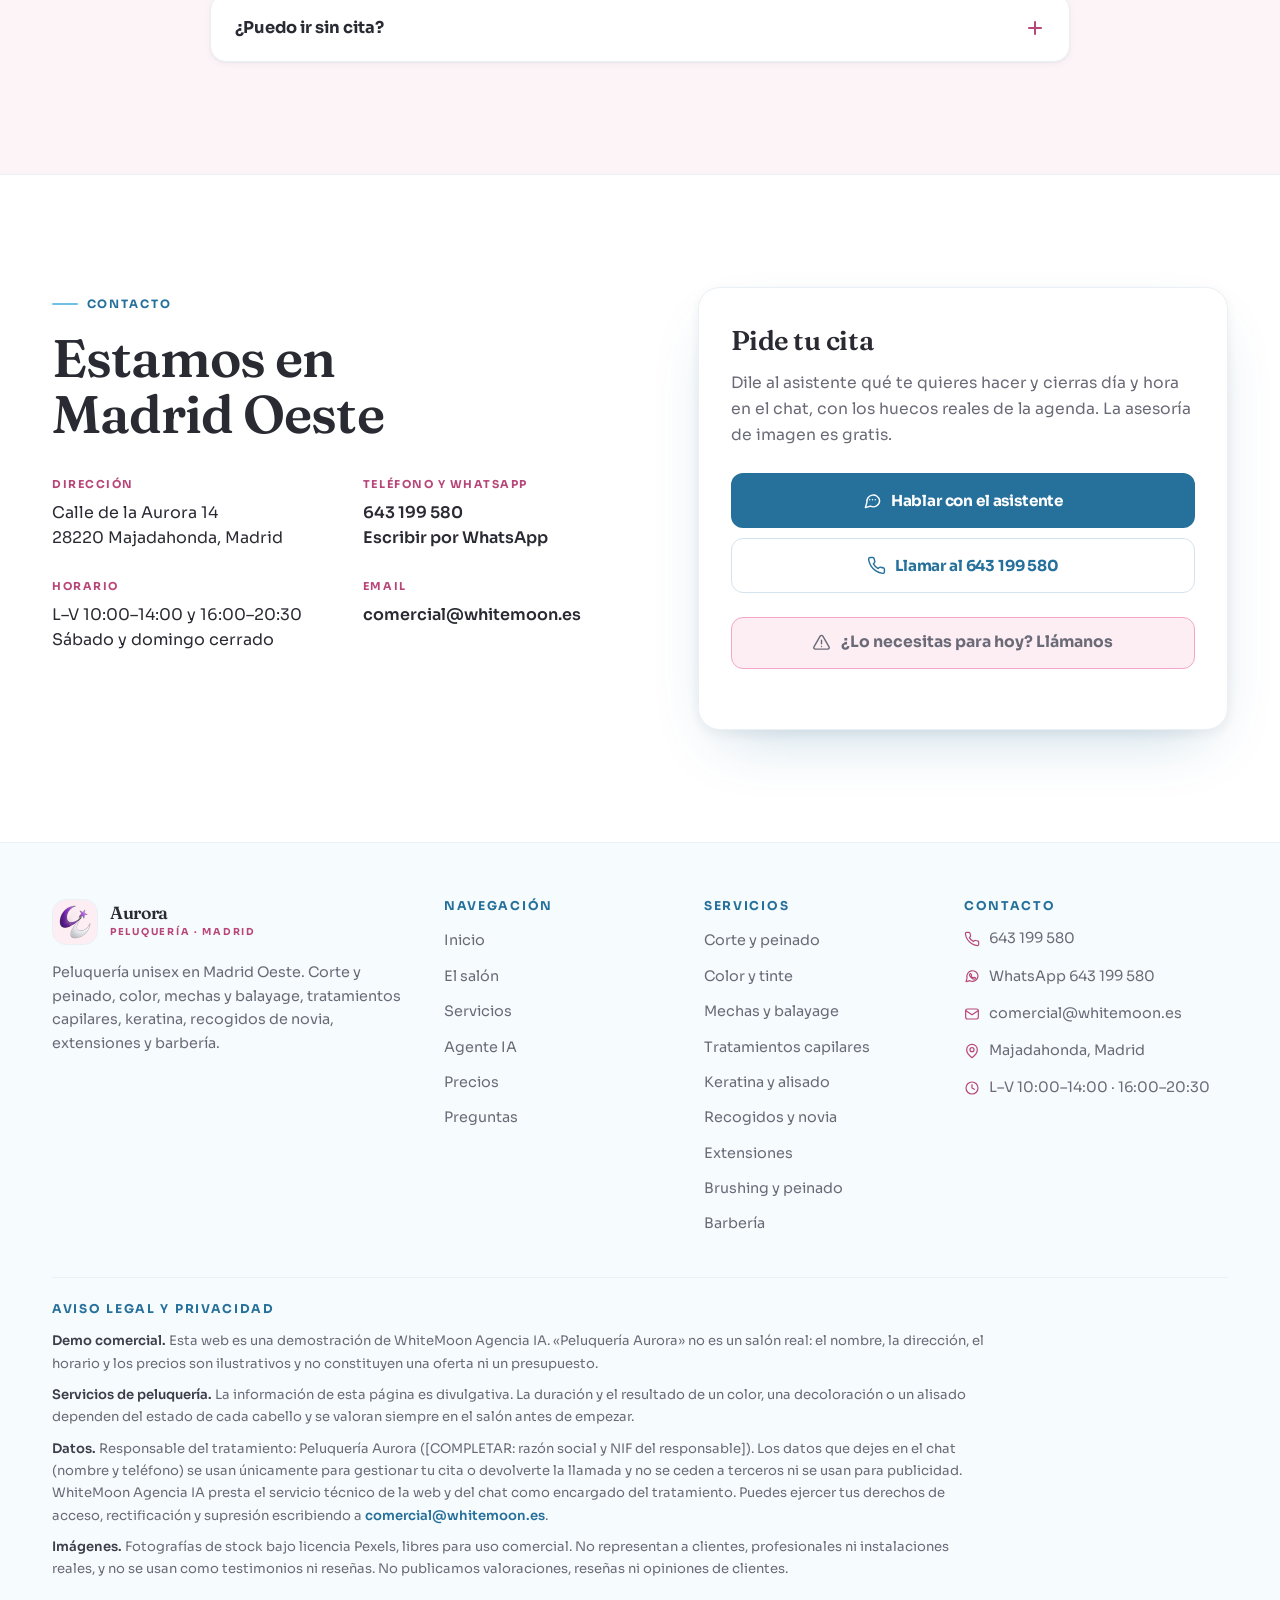
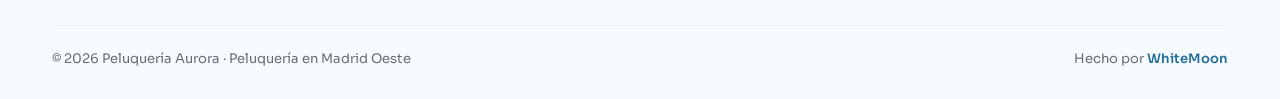
==== commit 425c3e01: "chore: copy de plantilla neutral y verdadero (sin restos de demo) Co-Authored-By: Claude Opus 5 (1M " ====
--- a/index.html
+++ b/index.html
@@ -6,13 +6,14 @@
 
 <!-- ===================== SEO / GEO / AEO ===================== -->
 <title>Color, mechas y corte en Madrid Oeste · Peluquería Aurora</title>
-<meta name="description" content="Peluquería en Madrid Oeste: corte, color, mechas y balayage, keratina, alisados, recogidos de novia, extensiones y barbería. Reserva cita con Alexia.">
+<meta name="description" content="Peluquería en Madrid Oeste: corte, color, mechas y balayage, keratina, alisados, recogidos de novia, extensiones y barbería. Reserva tu cita online.">
 <link rel="canonical" href="https://nexusforgeia.github.io/WHITEMOON-PELUQUERIAS/">
 <meta name="robots" content="index, follow, max-image-preview:large">
 <meta name="author" content="WhiteMoon">
 <meta name="theme-color" content="#ffffff">
 
 <!-- Geo -->
+<!-- WM_ZONA: Madrid Oeste -->
 <meta name="geo.region" content="ES-MD">
 <meta name="geo.placename" content="Majadahonda, Madrid">
 <meta name="geo.position" content="40.4730;-3.8720">
@@ -23,7 +24,7 @@
 <meta property="og:site_name" content="Peluquería Aurora">
 <meta property="og:locale" content="es_ES">
 <meta property="og:title" content="Color, mechas y corte en Madrid Oeste · Peluquería Aurora">
-<meta property="og:description" content="Peluquería en Madrid Oeste: corte, color, mechas y balayage, keratina, alisados, recogidos de novia, extensiones y barbería. Reserva cita con Alexia.">
+<meta property="og:description" content="Peluquería en Madrid Oeste: corte, color, mechas y balayage, keratina, alisados, recogidos de novia, extensiones y barbería. Reserva tu cita online.">
 <meta property="og:url" content="https://nexusforgeia.github.io/WHITEMOON-PELUQUERIAS/">
 <meta property="og:image" content="https://nexusforgeia.github.io/WHITEMOON-PELUQUERIAS/assets/og.jpg">
 <meta property="og:image:width" content="1200">
@@ -32,7 +33,7 @@
 <meta property="og:image:alt" content="Interior de un salón de peluquería con sillones, espejos con luces y lavacabezas">
 <meta name="twitter:card" content="summary_large_image">
 <meta name="twitter:title" content="Color, mechas y corte en Madrid Oeste · Peluquería Aurora">
-<meta name="twitter:description" content="Peluquería en Madrid Oeste: corte, color, mechas y balayage, keratina, alisados, recogidos de novia, extensiones y barbería. Reserva cita con Alexia.">
+<meta name="twitter:description" content="Peluquería en Madrid Oeste: corte, color, mechas y balayage, keratina, alisados, recogidos de novia, extensiones y barbería. Reserva tu cita online.">
 <meta name="twitter:image" content="https://nexusforgeia.github.io/WHITEMOON-PELUQUERIAS/assets/og.jpg">
 
 <!-- Favicon: tijeras sobre fondo rosa -->
@@ -112,13 +113,12 @@
   "@type": "HairSalon",
   "@id": "https://nexusforgeia.github.io/WHITEMOON-PELUQUERIAS/#business",
   "name": "Peluquería Aurora",
-  "description": "Demo de peluquería en Madrid Oeste: corte y peinado, color y tinte, mechas y balayage, tratamientos capilares, keratina y alisados, recogidos de novia y evento, extensiones y barbería. Negocio ficticio creado por WhiteMoon Agencia IA como demostración comercial.",
+  "description": "Peluquería en Madrid Oeste: corte y peinado, color y tinte, mechas y balayage, tratamientos capilares, keratina y alisados, recogidos de novia y evento, extensiones y barbería. Reserva tu cita.",
   "url": "https://nexusforgeia.github.io/WHITEMOON-PELUQUERIAS/",
   "image": "https://nexusforgeia.github.io/WHITEMOON-PELUQUERIAS/assets/og.jpg",
   "telephone": "+34643199580",
   "email": "comercial@whitemoon.es",
   "priceRange": "€€",
-  "disambiguatingDescription": "Salón ficticio de demostración. Nombre, dirección, horario y precios son ilustrativos.",
   "address": {
     "@type": "PostalAddress",
     "streetAddress": "Calle de la Aurora 14",
@@ -191,7 +191,7 @@
       "name": "¿Cómo pido cita?",
       "acceptedAnswer": {
         "@type": "Answer",
-        "text": "Con Alexia, el asistente del chat: eliges el servicio, dejas tu nombre y tu teléfono, y después escoges día y hora entre los huecos que quedan libres de verdad. También puedes llamarnos al 643 199 580 o escribir a comercial@whitemoon.es."
+        "text": "Con el asistente del chat: eliges el servicio, dejas tu nombre y tu teléfono, y después escoges día y hora entre los huecos que quedan libres de verdad. También puedes llamarnos al 643 199 580 o escribir a comercial@whitemoon.es."
       }
     },
     {
@@ -215,7 +215,7 @@
       "name": "¿Los precios que aparecen son definitivos?",
       "acceptedAnswer": {
         "@type": "Answer",
-        "text": "Son precios orientativos de esta demo. El importe final depende del largo, la densidad y el estado de tu pelo, y te lo decimos antes de empezar, nunca al pasar por caja."
+        "text": "Son precios orientativos. El importe final depende del largo, la densidad y el estado de tu pelo, y te lo decimos antes de empezar, nunca al pasar por caja."
       }
     },
     {
@@ -414,7 +414,7 @@
     <div class="sec-head reveal">
       <span class="eyebrow rosa">Servicios</span>
       <h2>Lo que hacemos<br>en el salón</h2>
-      <p>Dile a Alexia qué quieres y cierras día y hora en el chat. Los importes son <strong>precios orientativos</strong>: el definitivo depende del largo y del estado de tu pelo, y te lo decimos antes de empezar.</p>
+      <p>Dile al asistente qué quieres y cierras día y hora en el chat. Los importes son <strong>precios orientativos</strong>: el definitivo depende del largo y del estado de tu pelo, y te lo decimos antes de empezar.</p>
     </div>
     <div class="svc-grid">
 
@@ -597,7 +597,7 @@
         <span class="n">01</span>
         <span class="ic"><svg aria-hidden="true"><use href="#ic-calendar"/></svg></span>
         <h3>Pides cita</h3>
-        <p>Desde el chat con Alexia o por teléfono. Eliges servicio, día y hora entre los huecos que quedan libres.</p>
+        <p>Desde el chat o por teléfono. Eliges servicio, día y hora entre los huecos que quedan libres.</p>
       </div>
       <div class="proc-c reveal">
         <span class="n">02</span>
@@ -657,13 +657,13 @@
   <div class="wrap">
     <div class="sec-head reveal">
       <span class="eyebrow">Agente IA</span>
-      <h2>Alexia coge la cita<br>cuando el salón está cerrado</h2>
-      <p>Es el asistente de esta demo. Detecta el servicio que buscas, recoge tu nombre y tu teléfono y después te enseña los huecos que quedan libres de verdad en la agenda.</p>
+      <h2>El asistente coge la cita<br>cuando el salón está cerrado</h2>
+      <p>Es el asistente de Peluquería Aurora. Detecta el servicio que buscas, recoge tu nombre y tu teléfono y después te enseña los huecos que quedan libres de verdad en la agenda.</p>
     </div>
     <div class="nos-grid">
       <div class="nos-copy reveal">
         <span class="eyebrow rosa">Cómo funciona</span>
-        <p style="margin-top:16px">Alexia pregunta una cosa cada vez y responde corto. Primero <strong>servicio, nombre y teléfono</strong>; después <strong>día y hora</strong>. Ese orden no es casual: cuando llegas al calendario tu solicitud ya está guardada, así que aunque te vayas a mitad, el salón puede llamarte.</p>
+        <p style="margin-top:16px">El asistente pregunta una cosa cada vez y responde corto. Primero <strong>servicio, nombre y teléfono</strong>; después <strong>día y hora</strong>. Ese orden no es casual: cuando llegas al calendario tu solicitud ya está guardada, así que aunque te vayas a mitad, el salón puede llamarte.</p>
         <p>El hueco que eliges se escribe de verdad en la agenda del salón y el equipo recibe el aviso en el móvil al instante. Si prefieres que os llamen ellos, se lo dices y también queda apuntado.</p>
         <button class="btn" data-alexia type="button" style="margin-top:8px"><svg aria-hidden="true"><use href="#ic-chat"/></svg>Probar el asistente</button>
       </div>
@@ -728,7 +728,7 @@
     <div class="sec-head reveal">
       <span class="eyebrow">Precios orientativos</span>
       <h2>Tarifas claras,<br>sin letra pequeña</h2>
-      <p>IVA incluido. Son <strong>precios orientativos de referencia de esta demo</strong>: el importe final depende del largo, la densidad y el estado de tu pelo, y se te dice antes de empezar.</p>
+      <p>IVA incluido. Son <strong>precios orientativos de referencia</strong>: el importe final depende del largo, la densidad y el estado de tu pelo, y se te dice antes de empezar.</p>
     </div>
     <div class="precios-grid">
 
@@ -783,13 +783,13 @@
 
       <details class="faq-item reveal"><summary class="faq-q">¿Cuánto dura una sesión de mechas o balayage?<span class="pl" aria-hidden="true"></span></summary><div class="faq-a"><p>Entre dos horas y media y tres, según el largo y el punto de partida de tu pelo. Incluye la decoloración, el matizado y un tratamiento de protección antes del peinado final.</p></div></details>
 
-      <details class="faq-item reveal"><summary class="faq-q">¿Cómo pido cita?<span class="pl" aria-hidden="true"></span></summary><div class="faq-a"><p>Con Alexia, el asistente del chat: eliges el servicio, dejas tu nombre y tu teléfono, y después escoges día y hora entre los huecos que quedan libres de verdad. También puedes llamarnos al 643 199 580 o escribir a comercial@whitemoon.es.</p></div></details>
+      <details class="faq-item reveal"><summary class="faq-q">¿Cómo pido cita?<span class="pl" aria-hidden="true"></span></summary><div class="faq-a"><p>Con el asistente del chat: eliges el servicio, dejas tu nombre y tu teléfono, y después escoges día y hora entre los huecos que quedan libres de verdad. También puedes llamarnos al 643 199 580 o escribir a comercial@whitemoon.es.</p></div></details>
 
       <details class="faq-item reveal"><summary class="faq-q">¿Hacéis prueba de peinado para novias?<span class="pl" aria-hidden="true"></span></summary><div class="faq-a"><p>Sí, y la recomendamos. Se reserva como una cita aparte unas semanas antes: probamos el recogido con tu velo o tus accesorios y dejamos anotado el resultado para repetirlo exacto el día de la boda.</p></div></details>
 
       <details class="faq-item reveal"><summary class="faq-q">¿Cuánto dura un alisado de keratina?<span class="pl" aria-hidden="true"></span></summary><div class="faq-a"><p>Entre tres y cinco meses, según tu tipo de pelo y con qué frecuencia lo laves. Con champú sin sulfatos aguanta más. La sesión en el salón son unas dos horas.</p></div></details>
 
-      <details class="faq-item reveal"><summary class="faq-q">¿Los precios que aparecen son definitivos?<span class="pl" aria-hidden="true"></span></summary><div class="faq-a"><p>Son precios orientativos de esta demo. El importe final depende del largo, la densidad y el estado de tu pelo, y te lo decimos antes de empezar, nunca al pasar por caja.</p></div></details>
+      <details class="faq-item reveal"><summary class="faq-q">¿Los precios que aparecen son definitivos?<span class="pl" aria-hidden="true"></span></summary><div class="faq-a"><p>Son precios orientativos. El importe final depende del largo, la densidad y el estado de tu pelo, y te lo decimos antes de empezar, nunca al pasar por caja.</p></div></details>
 
       <details class="faq-item reveal"><summary class="faq-q">¿Hacéis corte de caballero y arreglo de barba?<span class="pl" aria-hidden="true"></span></summary><div class="faq-a"><p>Sí. Tenemos servicio de barbería dentro del salón: corte de caballero, arreglo y perfilado de barba. Se reserva igual que el resto, desde el chat o por teléfono.</p></div></details>
 
@@ -816,8 +816,8 @@
       </div>
       <div class="contact-card reveal">
         <h3>Pide tu cita</h3>
-        <p>Dile a Alexia qué te quieres hacer y cierras día y hora en el chat, con los huecos reales de la agenda. La asesoría de imagen es gratis.</p>
-        <button class="btn btn--block" data-alexia type="button"><svg aria-hidden="true"><use href="#ic-chat"/></svg>Hablar con Alexia</button>
+        <p>Dile al asistente qué te quieres hacer y cierras día y hora en el chat, con los huecos reales de la agenda. La asesoría de imagen es gratis.</p>
+        <button class="btn btn--block" data-alexia type="button"><svg aria-hidden="true"><use href="#ic-chat"/></svg>Hablar con el asistente</button>
         <a class="btn btn--ghost btn--block" href="tel:+34643199580"><svg aria-hidden="true"><use href="#ic-phone"/></svg>Llamar al 643 199 580</a>
         <p class="contact-urg"><svg aria-hidden="true"><use href="#ic-alert"/></svg>¿Lo necesitas para hoy? Llámanos</p>
       </div>
@@ -880,28 +880,28 @@
       <p><strong>Demo comercial.</strong> Esta web es una demostración de WhiteMoon Agencia IA. «Peluquería Aurora» no es un salón real: el nombre, la dirección, el horario y los precios son ilustrativos y no constituyen una oferta ni un presupuesto.</p>
       <!-- WM_DEMO_AVISO_END -->
       <p><strong>Servicios de peluquería.</strong> La información de esta página es divulgativa. La duración y el resultado de un color, una decoloración o un alisado dependen del estado de cada cabello y se valoran siempre en el salón antes de empezar.</p>
-      <p><strong>Datos.</strong> Los datos que dejes en el chat (nombre y teléfono) se usan únicamente para gestionar tu cita o devolverte la llamada, se tratan por WhiteMoon Agencia IA como responsable y no se ceden a terceros ni se usan para publicidad. Puedes ejercer tus derechos de acceso, rectificación y supresión escribiendo a <a href="mailto:comercial@whitemoon.es">comercial@whitemoon.es</a>.</p>
-      <p><strong>Imágenes.</strong> Fotografías de stock bajo licencia Pexels, libres para uso comercial. No representan a clientes, profesionales ni instalaciones reales, y no se usan como testimonios ni reseñas. Esta demo no publica valoraciones, reseñas ni opiniones de clientes.</p>
+      <p><strong>Datos.</strong> Responsable del tratamiento: Peluquería Aurora ([COMPLETAR: razón social y NIF del responsable]). Los datos que dejes en el chat (nombre y teléfono) se usan únicamente para gestionar tu cita o devolverte la llamada y no se ceden a terceros ni se usan para publicidad. WhiteMoon Agencia IA presta el servicio técnico de la web y del chat como encargado del tratamiento. Puedes ejercer tus derechos de acceso, rectificación y supresión escribiendo a <a href="mailto:comercial@whitemoon.es">comercial@whitemoon.es</a>.</p>
+      <p><strong>Imágenes.</strong> Fotografías de stock bajo licencia Pexels, libres para uso comercial. No representan a clientes, profesionales ni instalaciones reales, y no se usan como testimonios ni reseñas. No publicamos valoraciones, reseñas ni opiniones de clientes.</p>
     </div>
     <div class="foot-bottom">
-      <span>© <span id="year">2026</span> Peluquería Aurora · Peluquería en Madrid Oeste · Demo</span>
-      <span>Demo IA por <a href="https://whitemoon.es" target="_blank" rel="noopener">WhiteMoon</a></span>
+      <span>© <span id="year">2026</span> Peluquería Aurora · Peluquería en Madrid Oeste</span>
+      <span>Hecho por <a href="https://whitemoon.es" target="_blank" rel="noopener">WhiteMoon</a></span>
     </div>
   </div>
 </footer>
 
 <!-- ===================== ALEXIA (asistente) ===================== -->
-<button id="alexia-open" class="alexia-btn" type="button" aria-label="Abrir el chat con Alexia, asistente de la peluquería">
+<button id="alexia-open" class="alexia-btn" type="button" aria-label="Abrir el chat con el asistente de la peluquería">
   <span class="pulse" aria-hidden="true"></span>
   <svg aria-hidden="true"><use href="#ic-chat"/></svg>
-  <span class="label">Habla con Alexia</span>
+  <span class="label">Habla con el asistente</span>
 </button>
 
-<section id="alexia" class="alexia-panel" aria-label="Asistente de peluquería Alexia" inert>
+<section id="alexia" class="alexia-panel" aria-label="Asistente de la peluquería" inert>
   <div class="alexia-head">
     <span class="alexia-head__av"><svg aria-hidden="true"><use href="#ic-scissors"/></svg></span>
     <div>
-      <b>Alexia<span class="dot" aria-hidden="true"></span></b>
+      <b>Asistente<span class="dot" aria-hidden="true"></span></b>
       <small>Agente IA · Peluquería Aurora</small>
     </div>
     <button class="alexia-head__close" type="button" aria-label="Cerrar chat"><svg aria-hidden="true"><use href="#ic-close"/></svg></button>
@@ -909,7 +909,7 @@
   <div class="alexia-body" role="log" aria-live="polite"></div>
   <div class="alexia-quick"></div>
   <form class="alexia-foot" autocomplete="off">
-    <label class="sr-only" for="alexia-input">Escribe tu mensaje para Alexia</label>
+    <label class="sr-only" for="alexia-input">Escribe tu mensaje para el asistente</label>
     <input id="alexia-input" type="text" name="mensaje" placeholder="Escribe tu respuesta…" disabled>
     <button type="submit" aria-label="Enviar mensaje" disabled><svg aria-hidden="true"><use href="#ic-send"/></svg></button>
   </form>
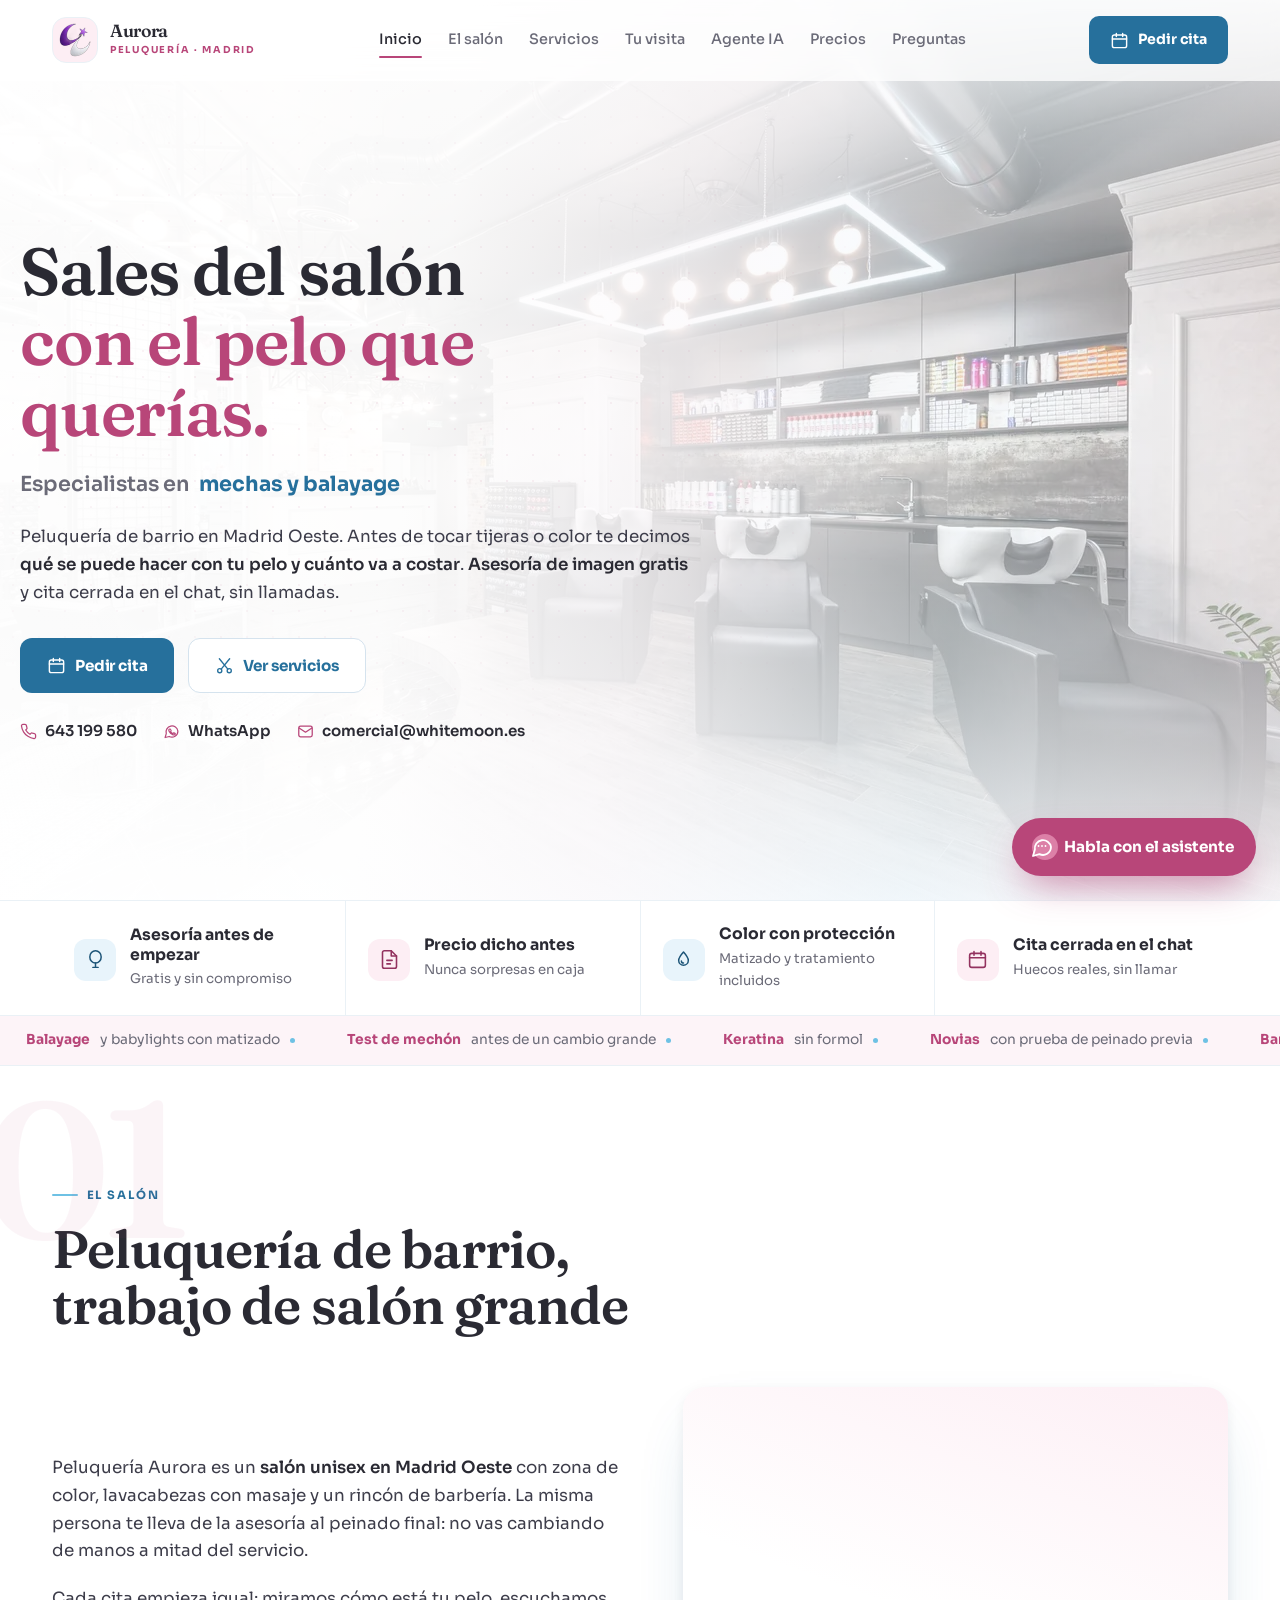
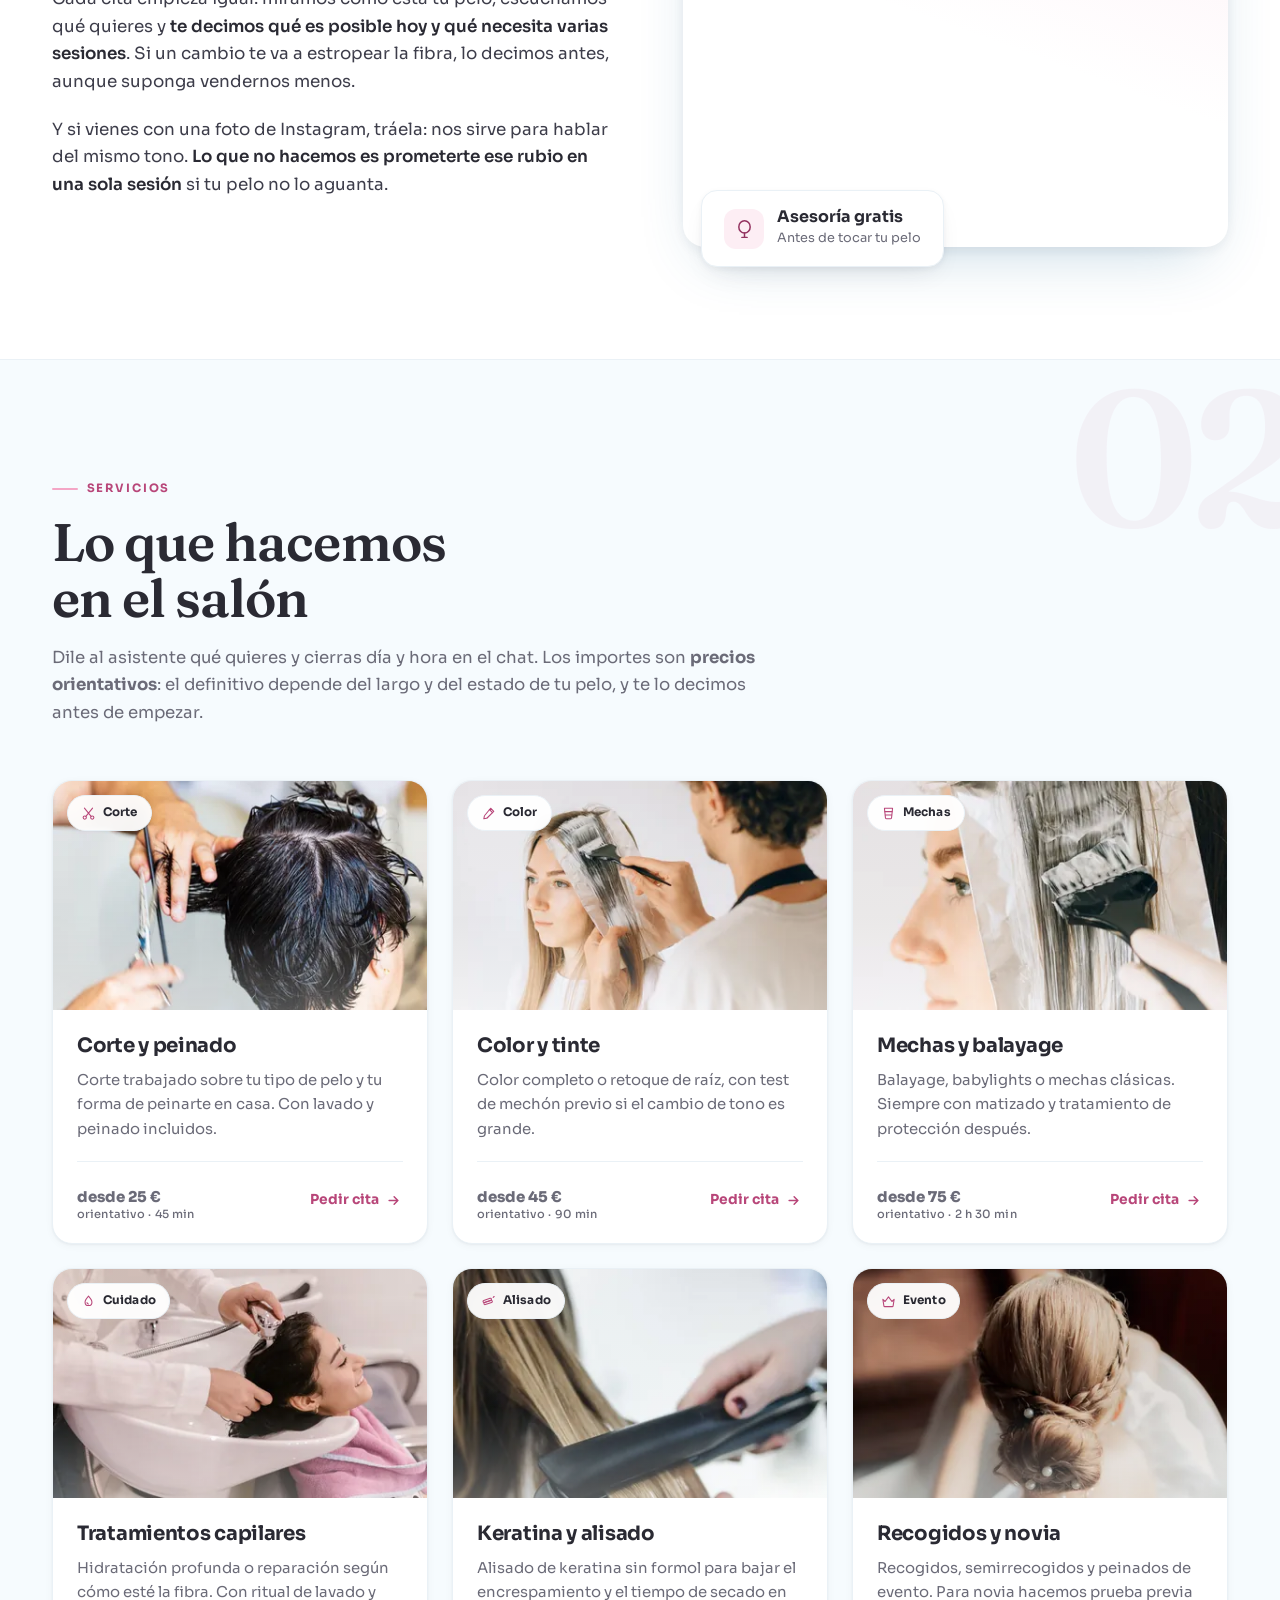
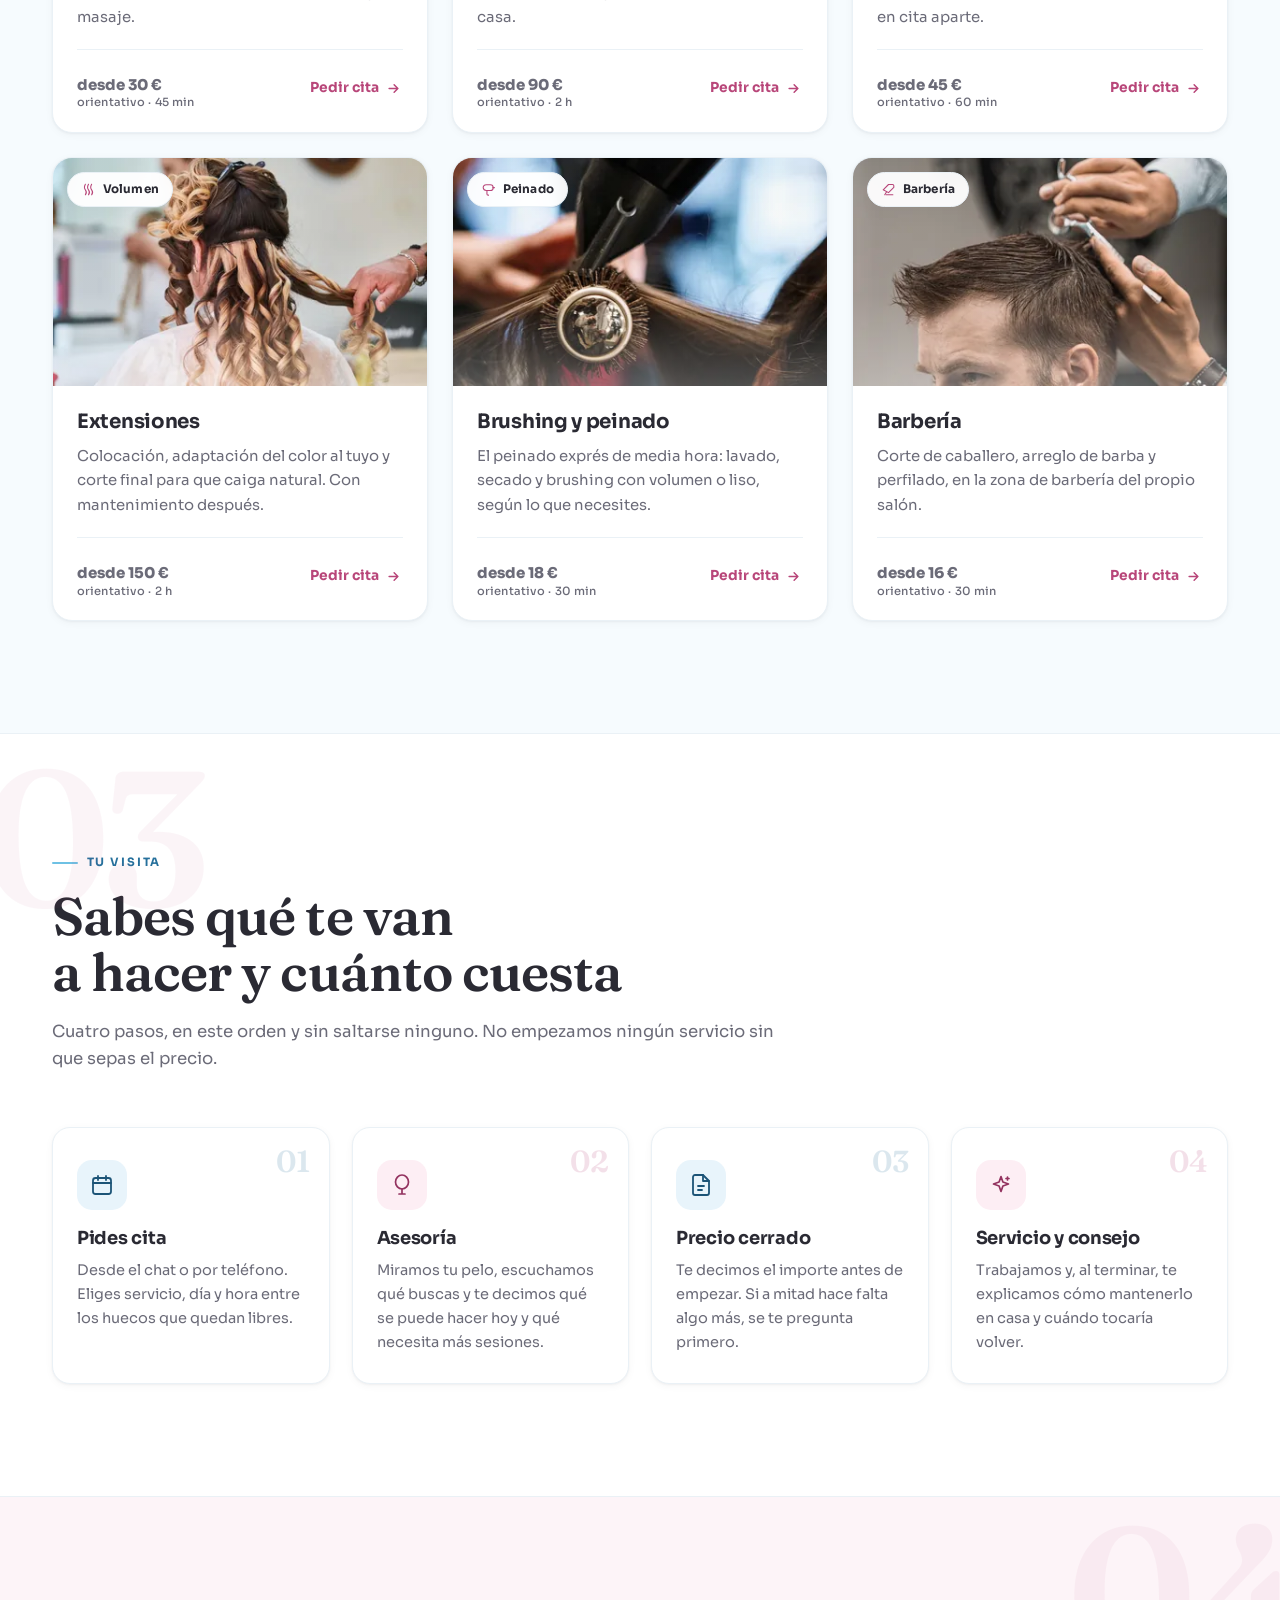
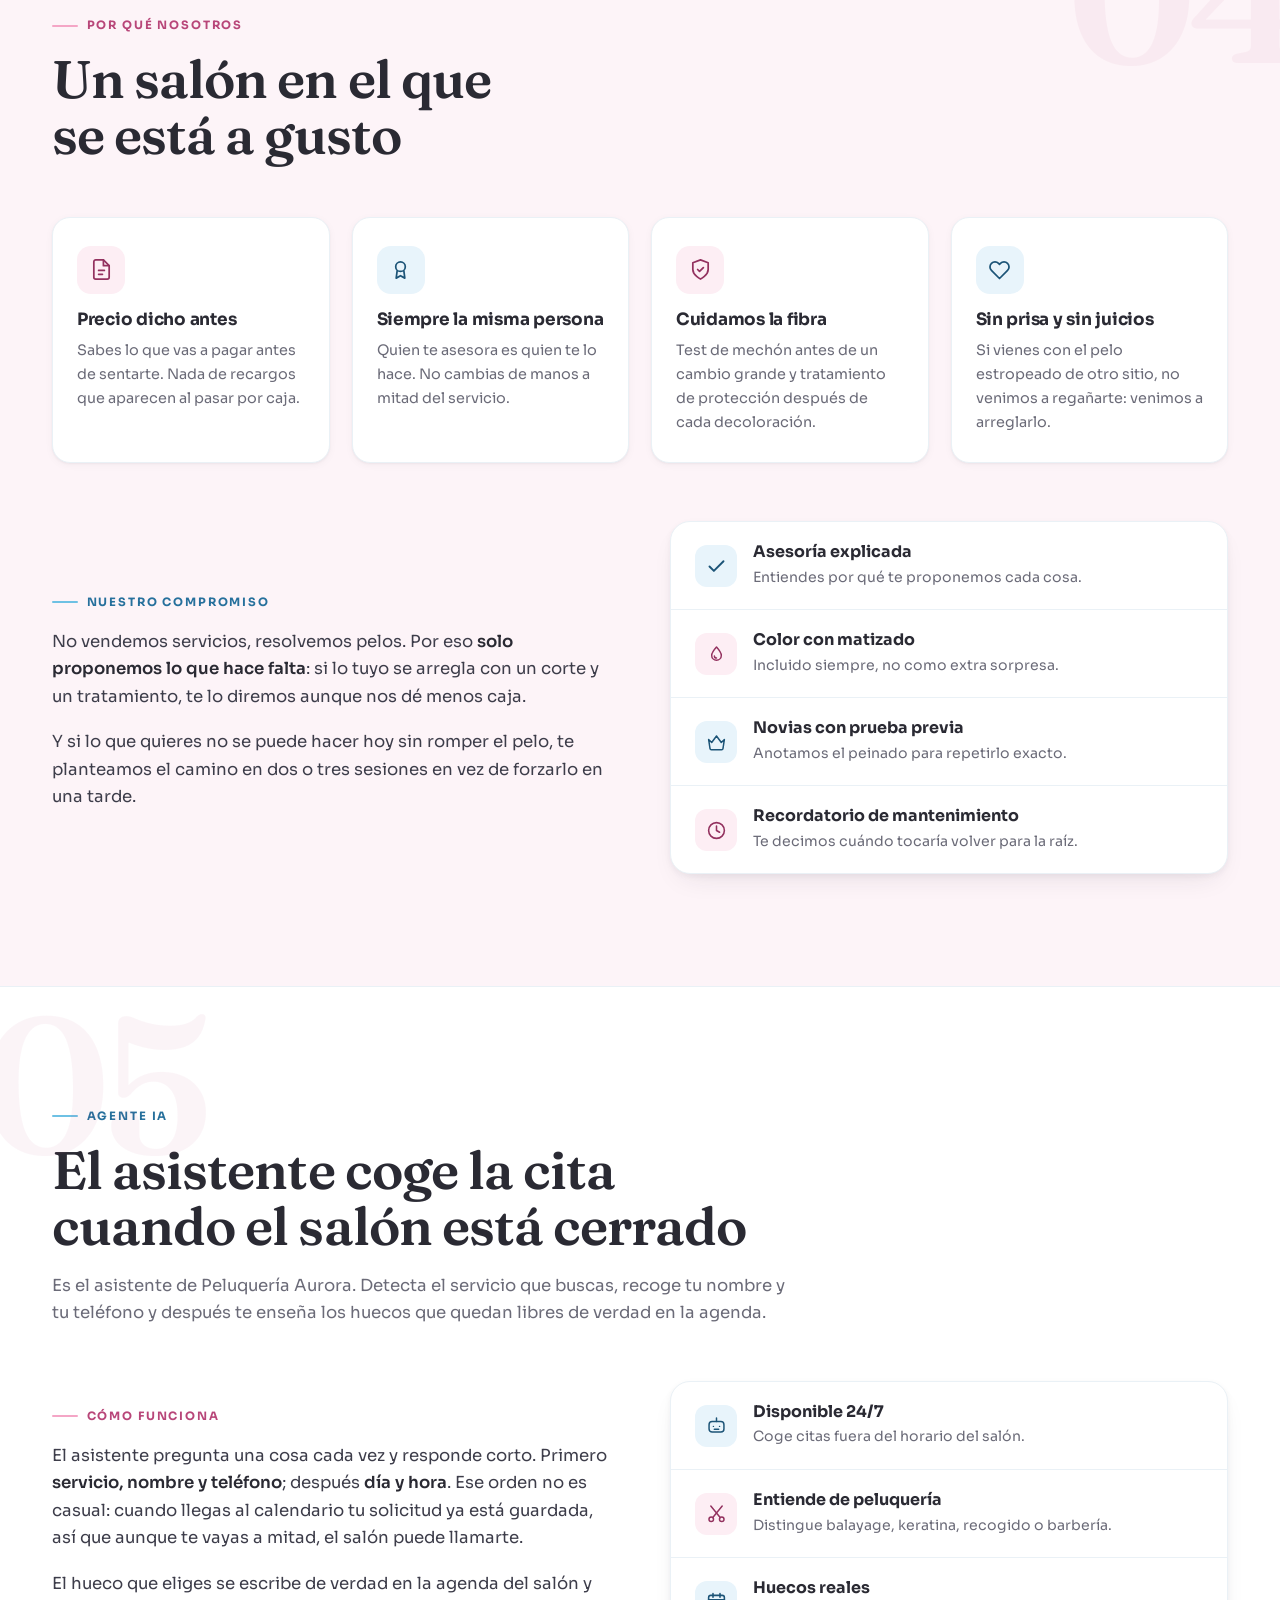
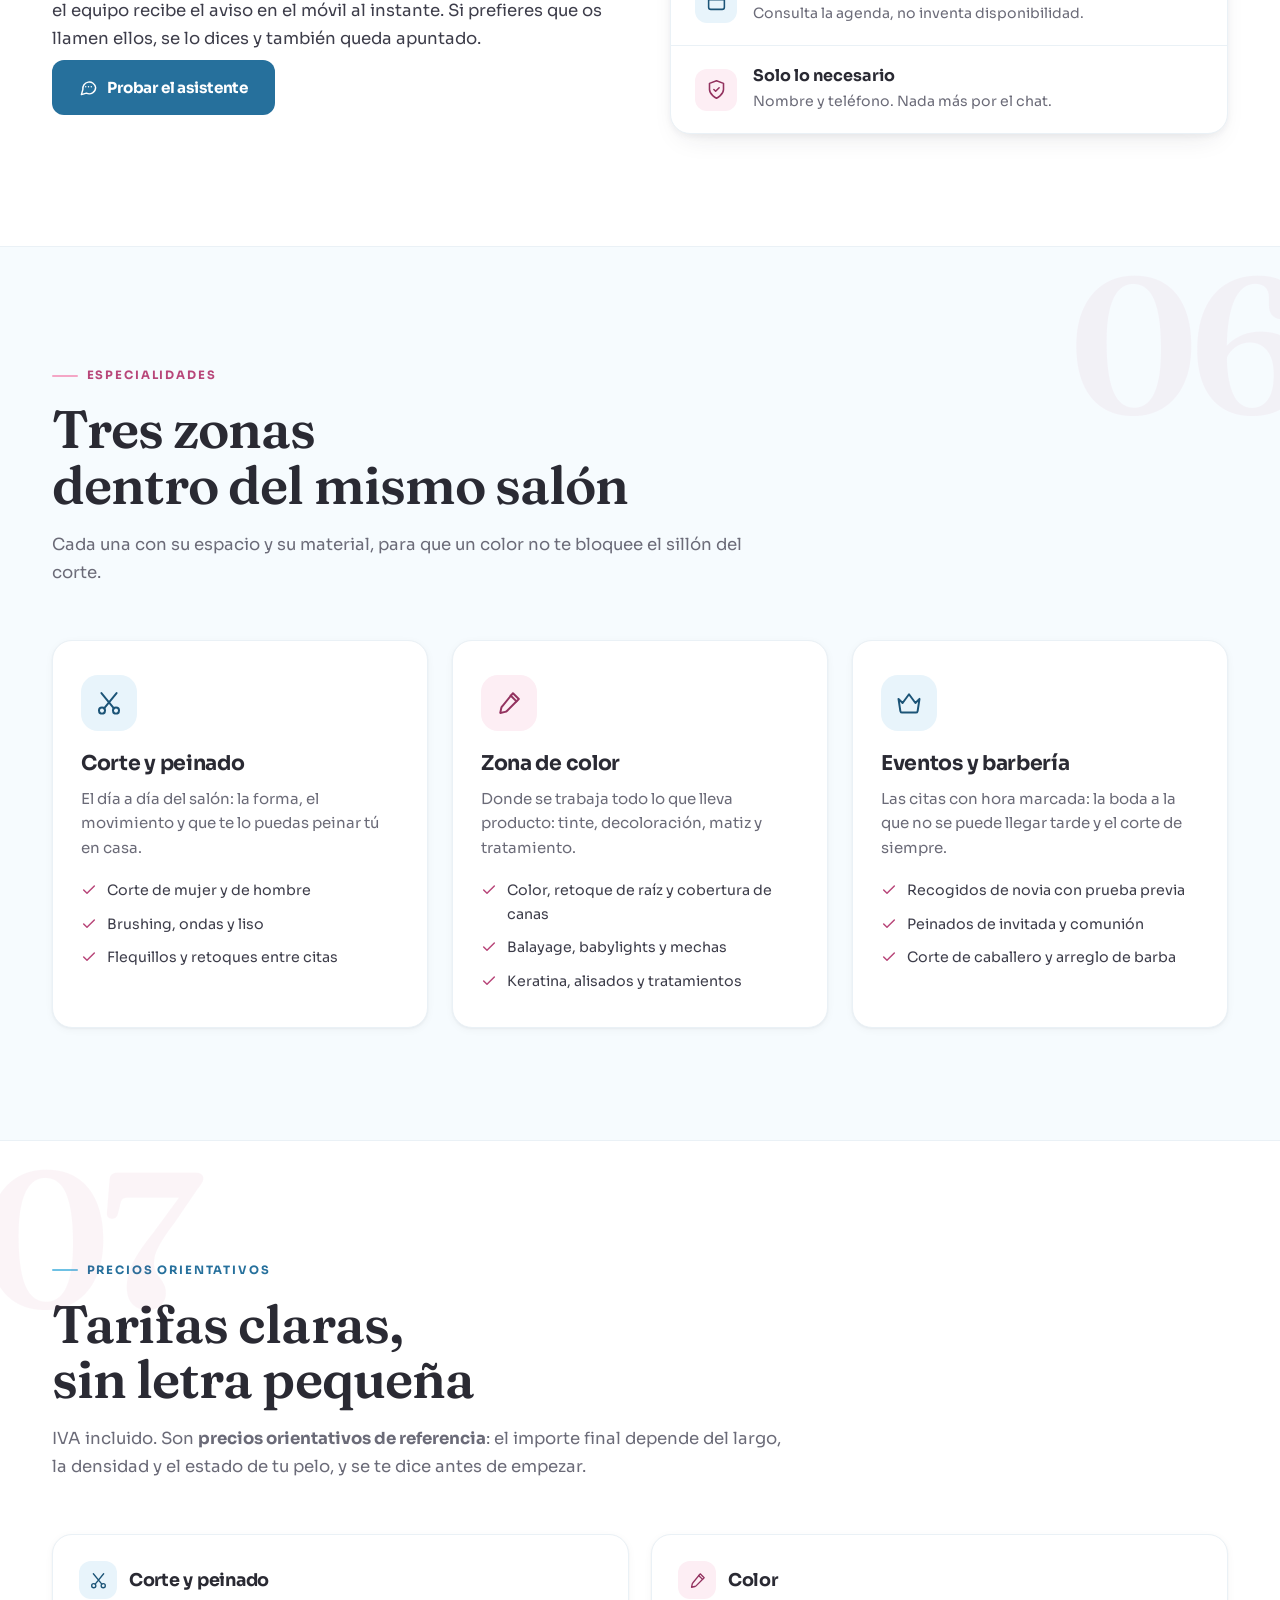
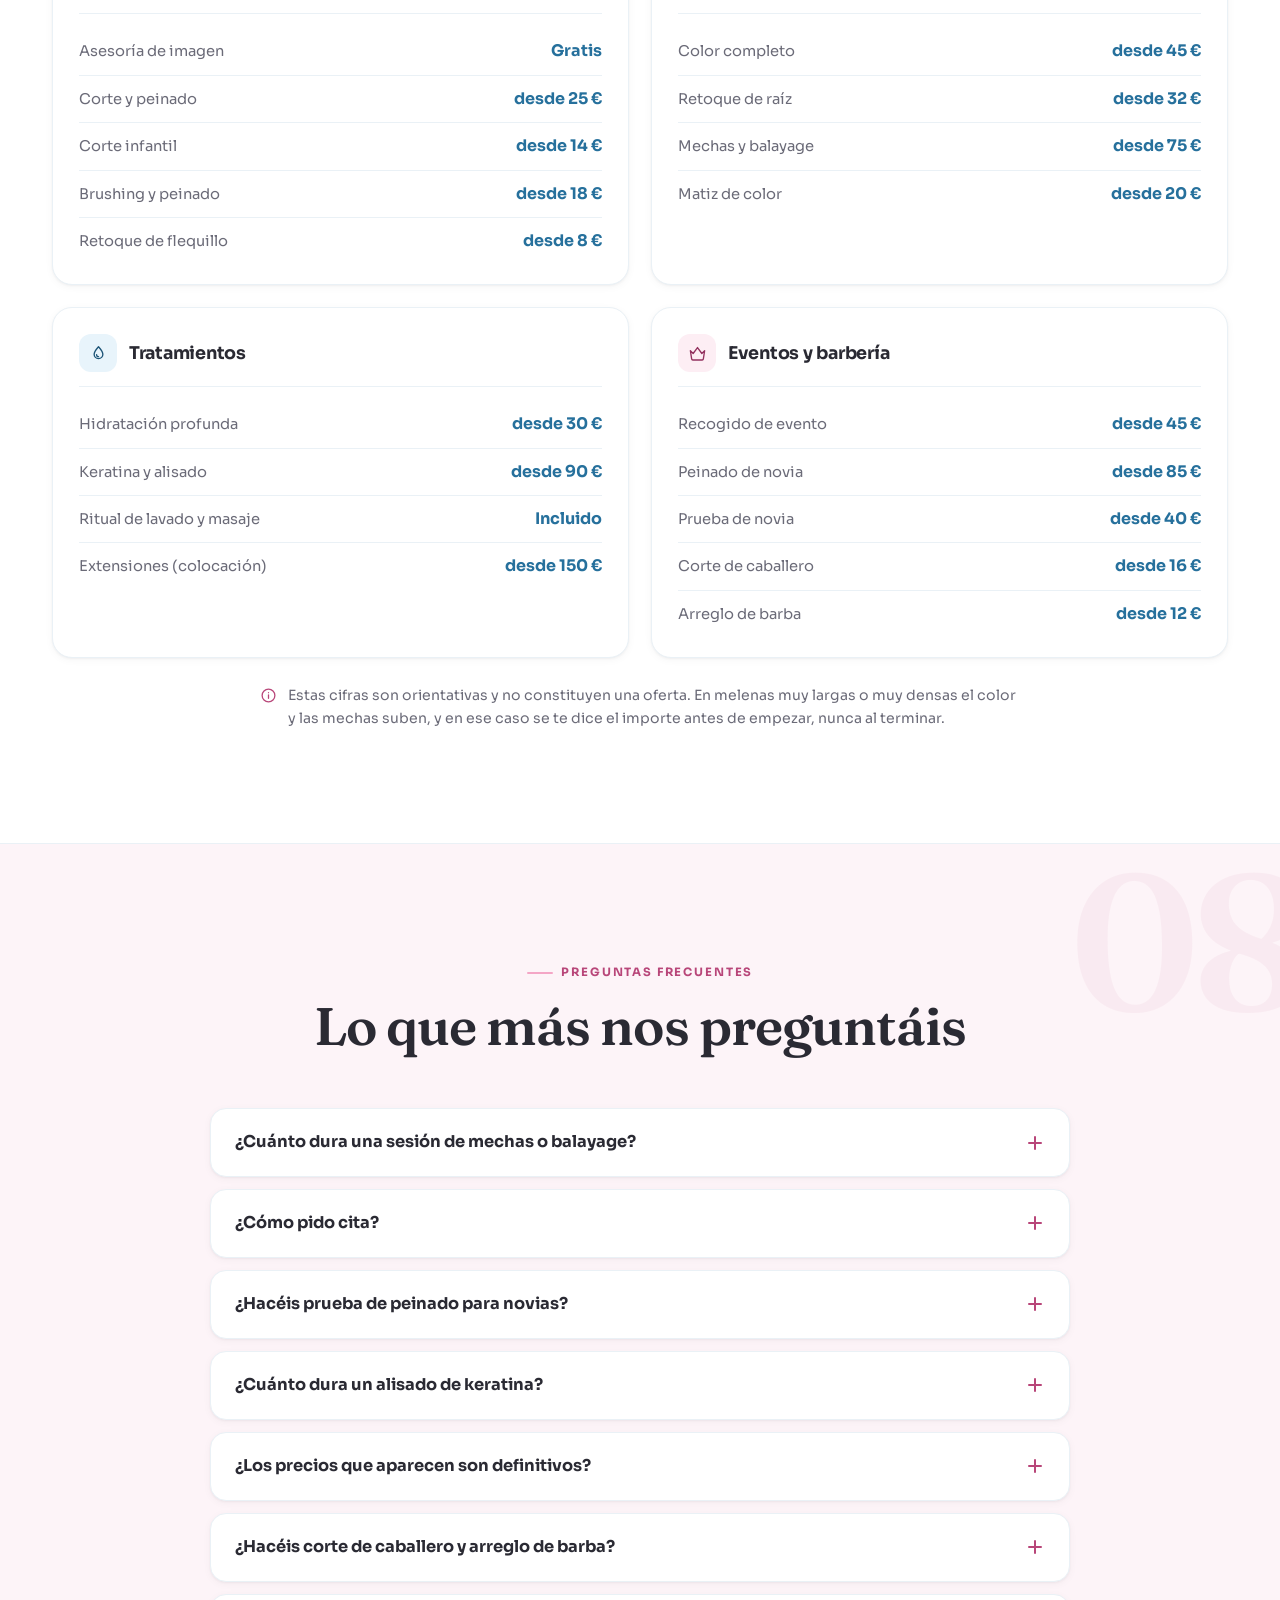
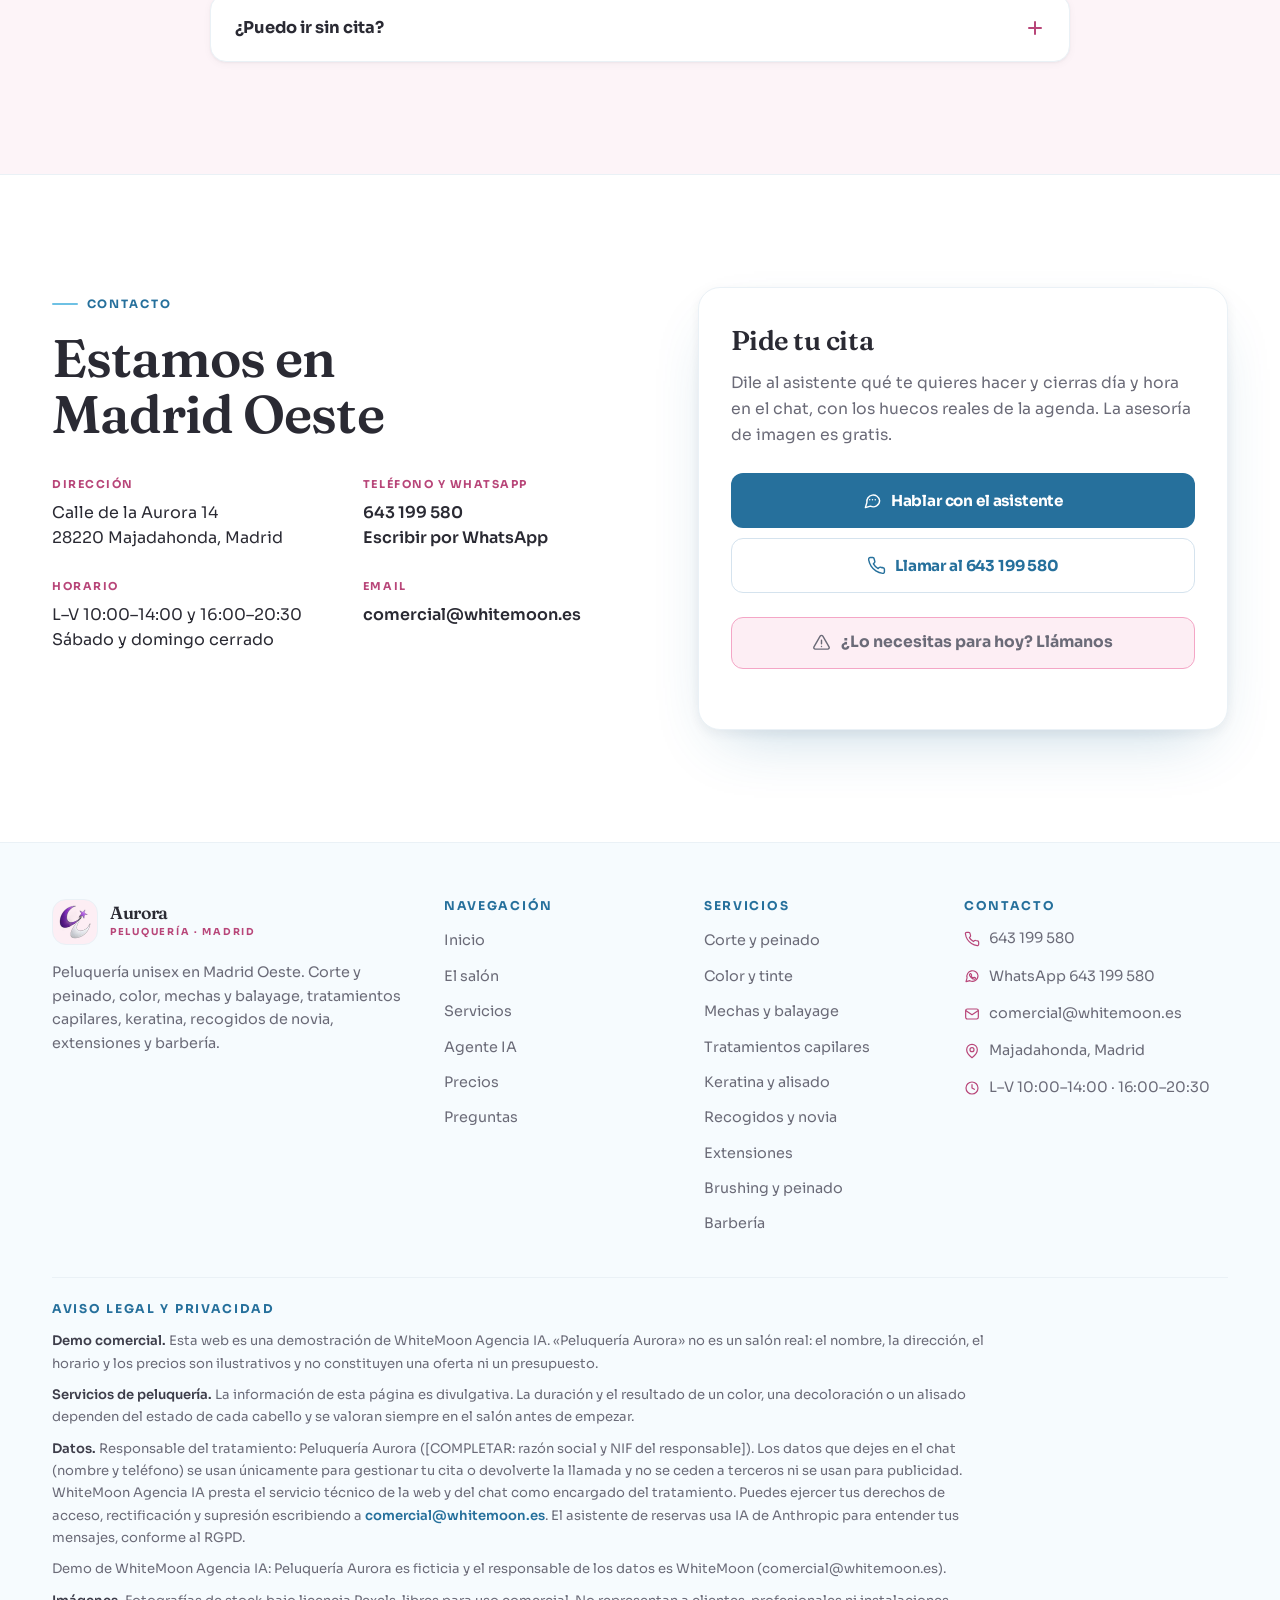
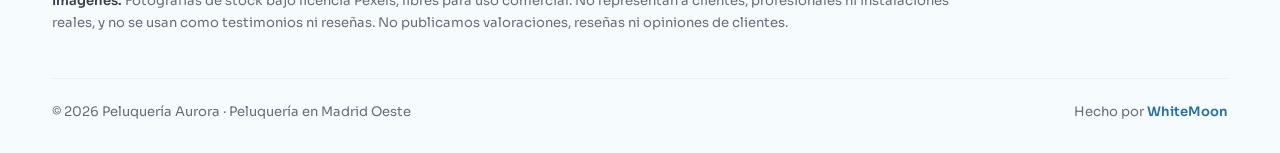
==== commit fedadd3c: "feat: chat de reservas con texto libre (modo IA) en la demo de peluquería - alexia.js: campo de text" ====
--- a/index.html
+++ b/index.html
@@ -874,13 +874,16 @@
         </ul>
       </div>
     </div>
-    <div class="foot-legal">
+    <div class="foot-legal" id="privacidad">
       <h4>Aviso legal y privacidad</h4>
       <!-- WM_DEMO_AVISO_START -->
       <p><strong>Demo comercial.</strong> Esta web es una demostración de WhiteMoon Agencia IA. «Peluquería Aurora» no es un salón real: el nombre, la dirección, el horario y los precios son ilustrativos y no constituyen una oferta ni un presupuesto.</p>
       <!-- WM_DEMO_AVISO_END -->
       <p><strong>Servicios de peluquería.</strong> La información de esta página es divulgativa. La duración y el resultado de un color, una decoloración o un alisado dependen del estado de cada cabello y se valoran siempre en el salón antes de empezar.</p>
-      <p><strong>Datos.</strong> Responsable del tratamiento: Peluquería Aurora ([COMPLETAR: razón social y NIF del responsable]). Los datos que dejes en el chat (nombre y teléfono) se usan únicamente para gestionar tu cita o devolverte la llamada y no se ceden a terceros ni se usan para publicidad. WhiteMoon Agencia IA presta el servicio técnico de la web y del chat como encargado del tratamiento. Puedes ejercer tus derechos de acceso, rectificación y supresión escribiendo a <a href="mailto:comercial@whitemoon.es">comercial@whitemoon.es</a>.</p>
+      <p><strong>Datos.</strong> Responsable del tratamiento: Peluquería Aurora ([COMPLETAR: razón social y NIF del responsable]). Los datos que dejes en el chat (nombre y teléfono) se usan únicamente para gestionar tu cita o devolverte la llamada y no se ceden a terceros ni se usan para publicidad. WhiteMoon Agencia IA presta el servicio técnico de la web y del chat como encargado del tratamiento. Puedes ejercer tus derechos de acceso, rectificación y supresión escribiendo a <a href="mailto:comercial@whitemoon.es">comercial@whitemoon.es</a>. El asistente de reservas usa IA de Anthropic para entender tus mensajes, conforme al RGPD.</p>
+      <!-- WM_DEMO_AVISO_START -->
+      <p>Demo de WhiteMoon Agencia IA: Peluquería Aurora es ficticia y el responsable de los datos es WhiteMoon (comercial@whitemoon.es).</p>
+      <!-- WM_DEMO_AVISO_END -->
       <p><strong>Imágenes.</strong> Fotografías de stock bajo licencia Pexels, libres para uso comercial. No representan a clientes, profesionales ni instalaciones reales, y no se usan como testimonios ni reseñas. No publicamos valoraciones, reseñas ni opiniones de clientes.</p>
     </div>
     <div class="foot-bottom">
@@ -901,7 +904,7 @@
   <div class="alexia-head">
     <span class="alexia-head__av"><svg aria-hidden="true"><use href="#ic-scissors"/></svg></span>
     <div>
-      <b>Asistente<span class="dot" aria-hidden="true"></span></b>
+      <b>Asistente IA<span class="dot" aria-hidden="true"></span></b>
       <small>Agente IA · Peluquería Aurora</small>
     </div>
     <button class="alexia-head__close" type="button" aria-label="Cerrar chat"><svg aria-hidden="true"><use href="#ic-close"/></svg></button>
@@ -913,7 +916,7 @@
     <input id="alexia-input" type="text" name="mensaje" placeholder="Escribe tu respuesta…" disabled>
     <button type="submit" aria-label="Enviar mensaje" disabled><svg aria-hidden="true"><use href="#ic-send"/></svg></button>
   </form>
-  <p class="alexia-note">Tus datos solo se usan para gestionar tu cita.</p>
+  <p class="alexia-note">Tus datos solo se usan para gestionar tu cita. <a href="index.html#privacidad" target="_blank" rel="noopener">Política de privacidad</a></p>
 </section>
 
 <script src="assets/js/main.js" defer></script>
--- a/assets/css/style.css
+++ b/assets/css/style.css
@@ -415,6 +415,11 @@
 .alexia-foot button:disabled{opacity:.45;cursor:default}
 .alexia-foot button svg{width:19px;height:19px;color:#fff}
 .alexia-note{text-align:center;padding:8px 14px;font-size:.68rem;color:var(--muted);background:var(--bg-az);border-top:1px solid var(--line)}
+.alexia-note a{color:var(--azul-dark);text-decoration:underline;text-underline-offset:2px}
+/* "Reservar con botones": salida siempre visible del modo IA */
+.alexia-modo{align-self:center;margin:0 16px 10px;padding:7px 14px;border:1px solid var(--line-2);border-radius:100px;background:var(--white);font-family:var(--body);font-size:.8rem;font-weight:500;color:var(--azul-dark);cursor:pointer;transition:border-color .2s,color .2s}
+.alexia-modo:hover{border-color:var(--azul-dark);color:var(--azul-deep)}
+.alexia-modo[hidden]{display:none}
 
 /* ---------- Agenda del chat: calendario y horas ----------
    Contraste medido: día #2a2a33/blanco 14.44:1 · hover #26709c/#e8f4fb 4.56:1
--- a/assets/css/style.css
+++ b/assets/css/style.css
@@ -415,6 +415,11 @@
 .alexia-foot button:disabled{opacity:.45;cursor:default}
 .alexia-foot button svg{width:19px;height:19px;color:#fff}
 .alexia-note{text-align:center;padding:8px 14px;font-size:.68rem;color:var(--muted);background:var(--bg-az);border-top:1px solid var(--line)}
+.alexia-note a{color:var(--azul-dark);text-decoration:underline;text-underline-offset:2px}
+/* "Reservar con botones": salida siempre visible del modo IA */
+.alexia-modo{align-self:center;margin:0 16px 10px;padding:7px 14px;border:1px solid var(--line-2);border-radius:100px;background:var(--white);font-family:var(--body);font-size:.8rem;font-weight:500;color:var(--azul-dark);cursor:pointer;transition:border-color .2s,color .2s}
+.alexia-modo:hover{border-color:var(--azul-dark);color:var(--azul-deep)}
+.alexia-modo[hidden]{display:none}
 
 /* ---------- Agenda del chat: calendario y horas ----------
    Contraste medido: día #2a2a33/blanco 14.44:1 · hover #26709c/#e8f4fb 4.56:1
